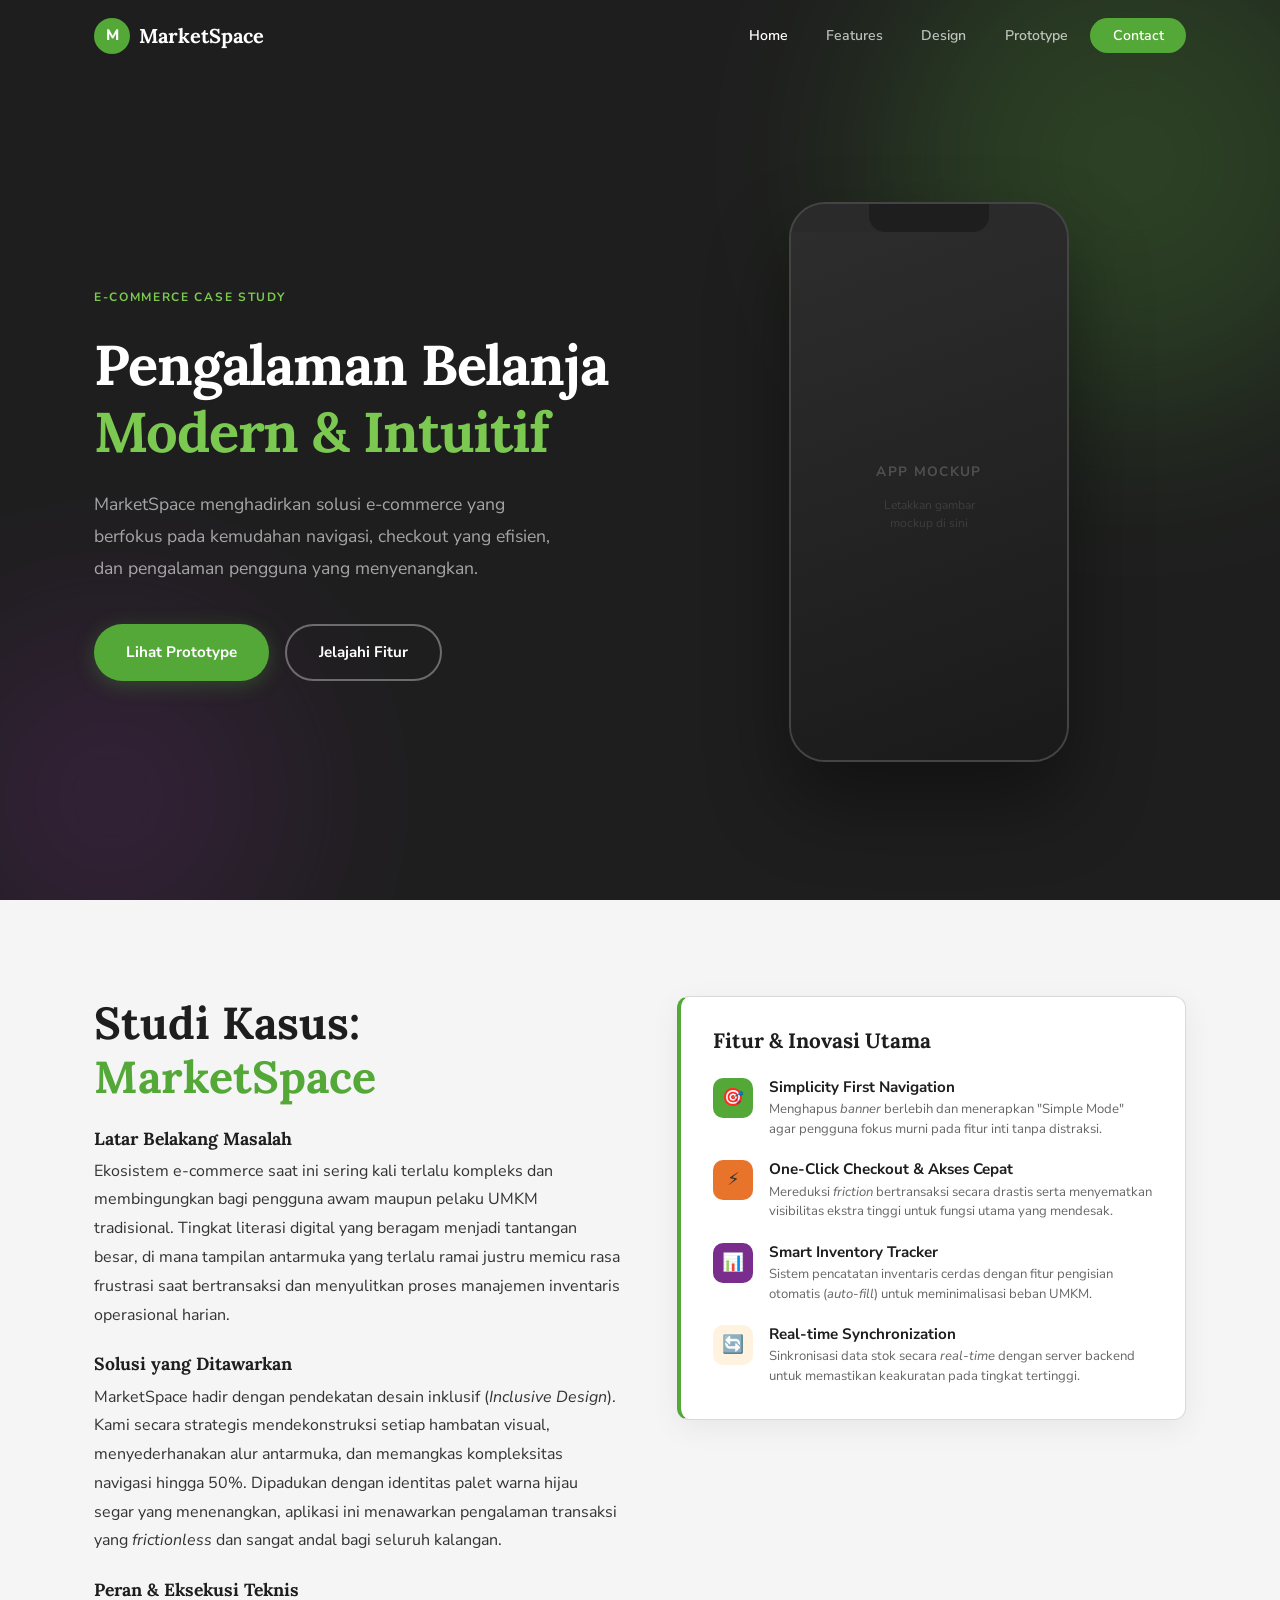
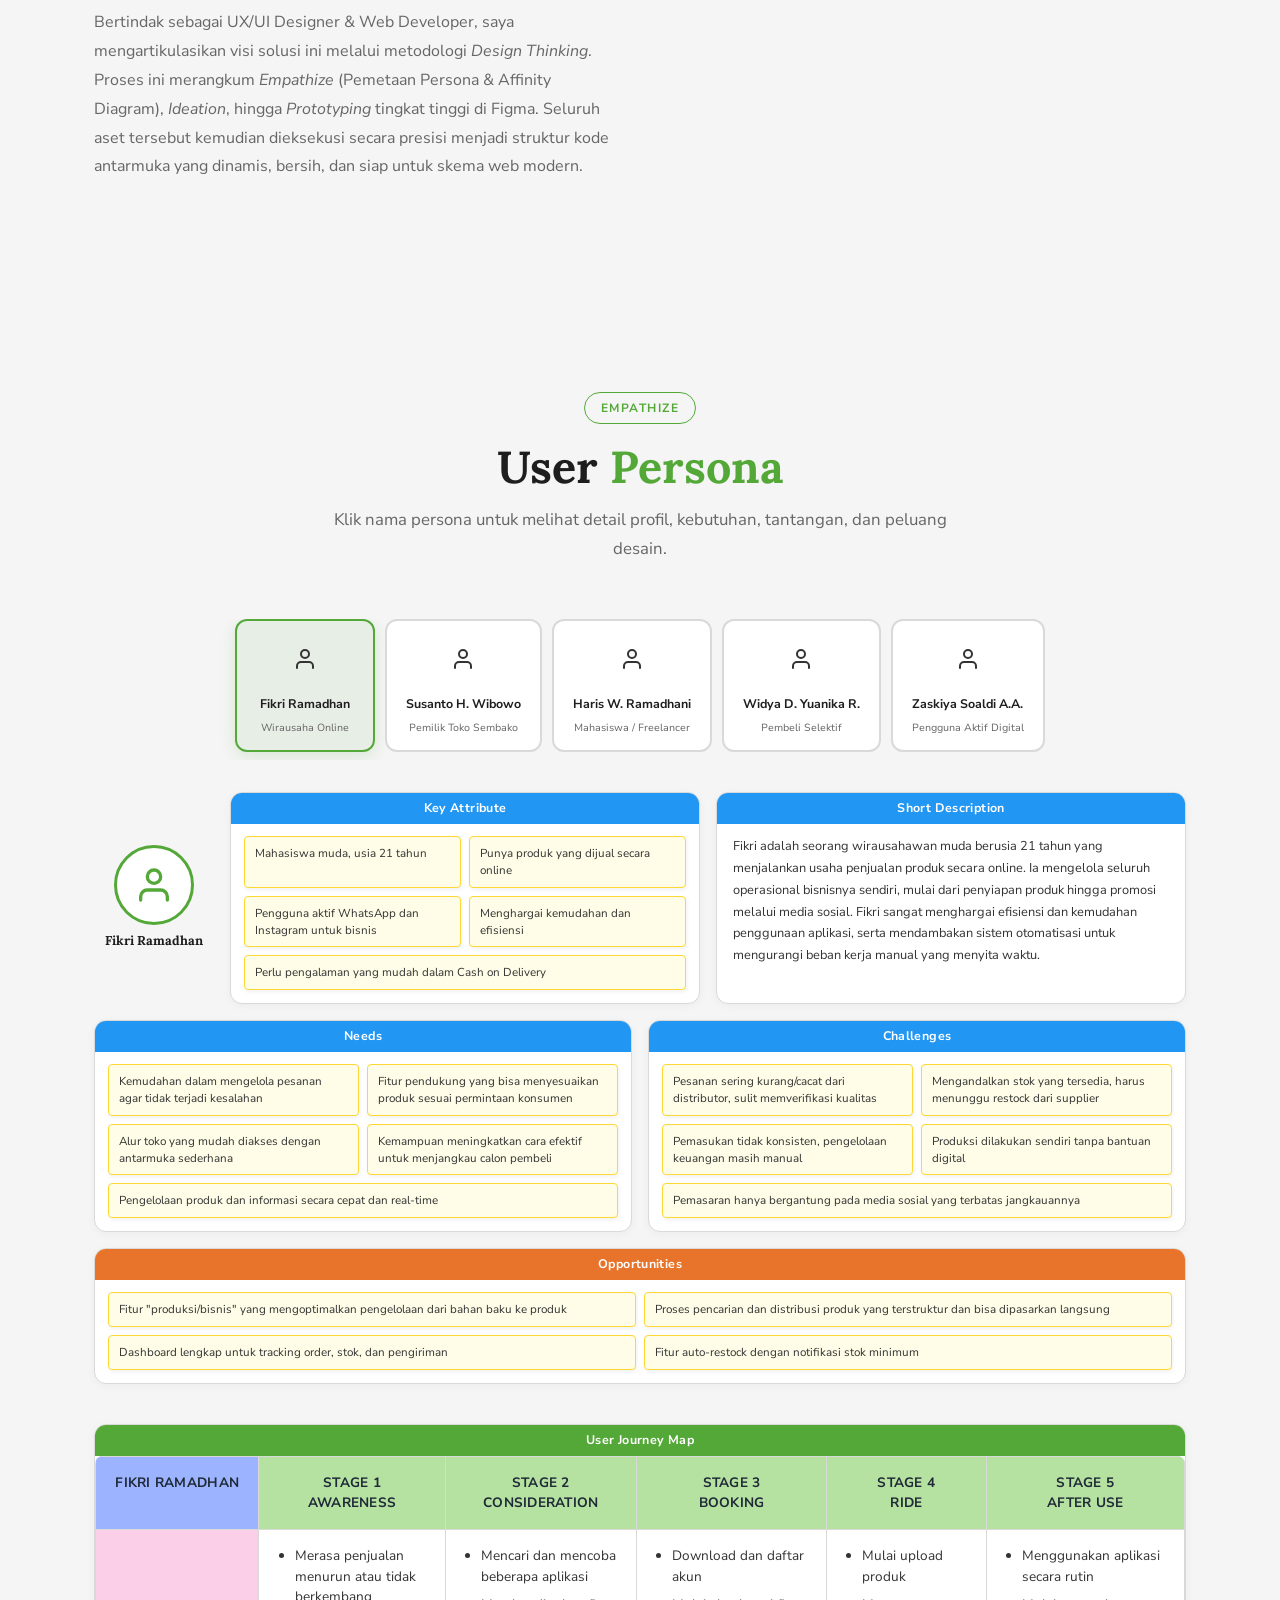
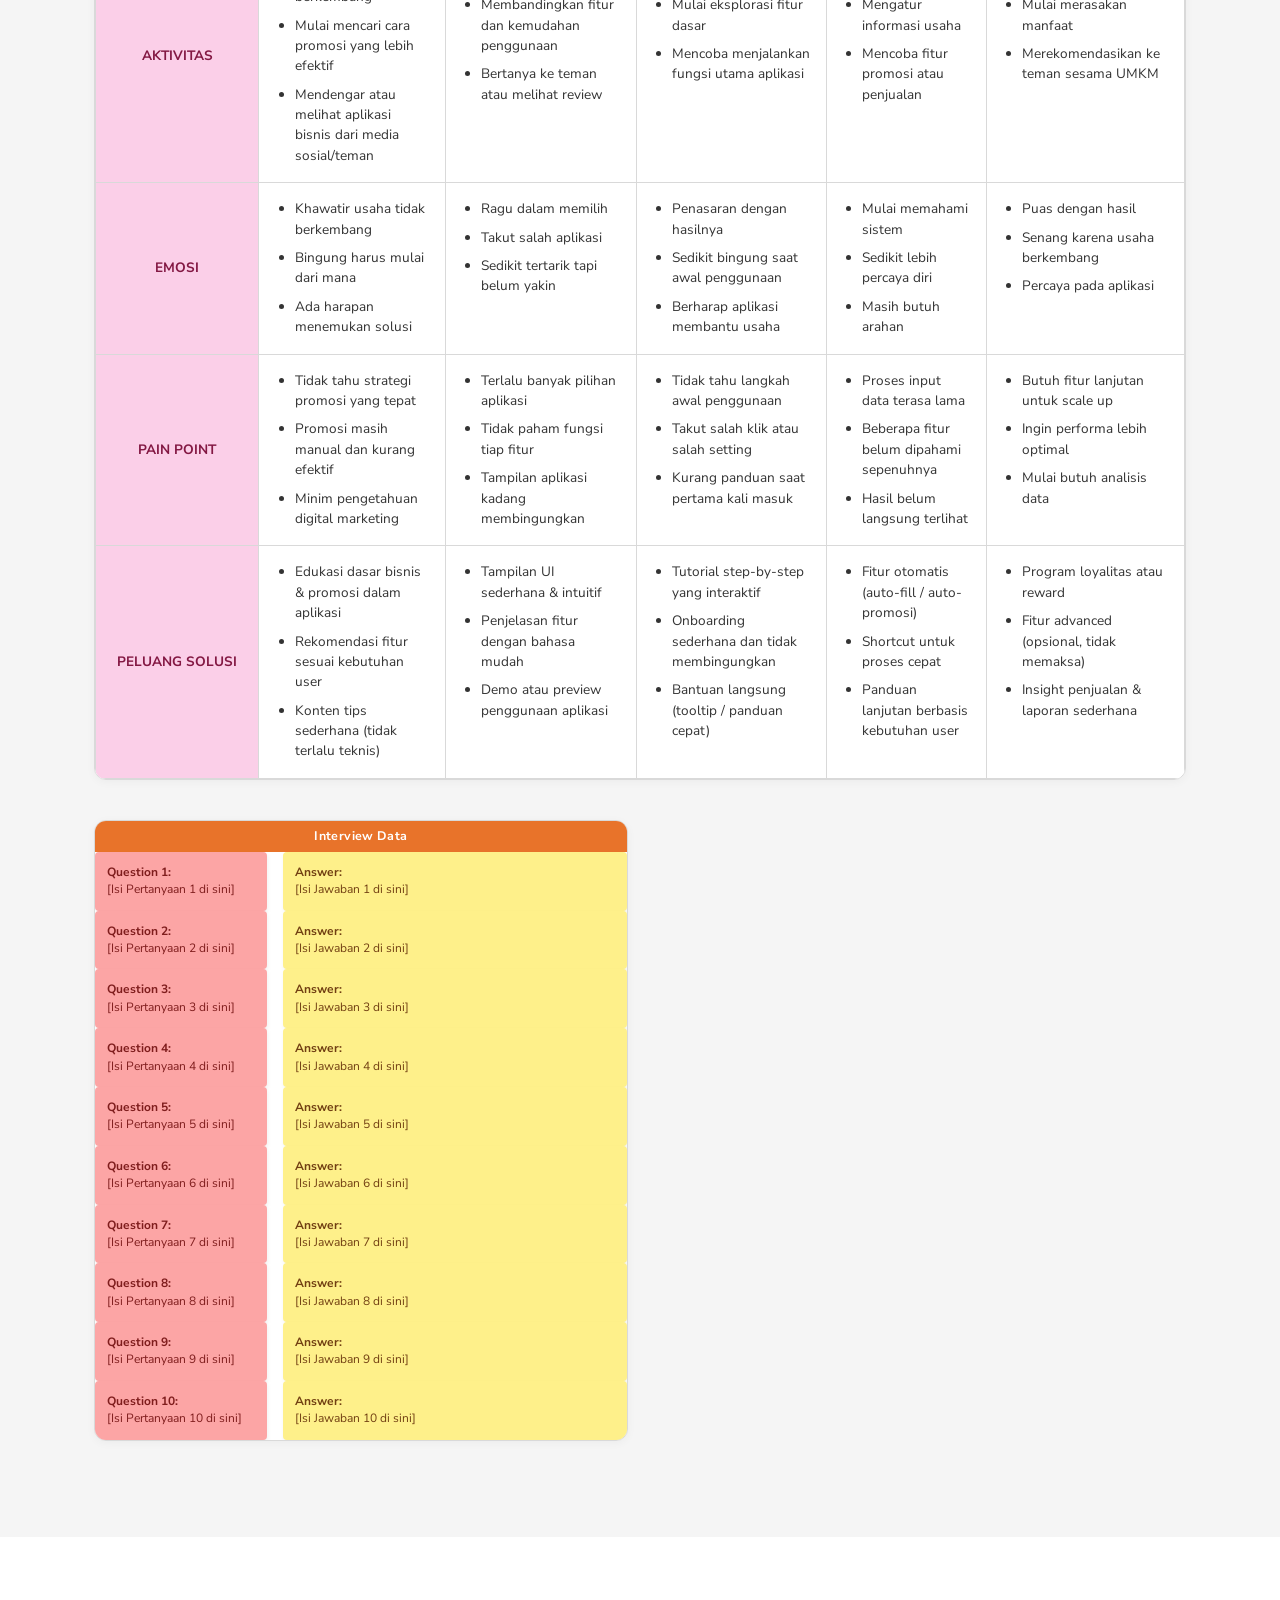
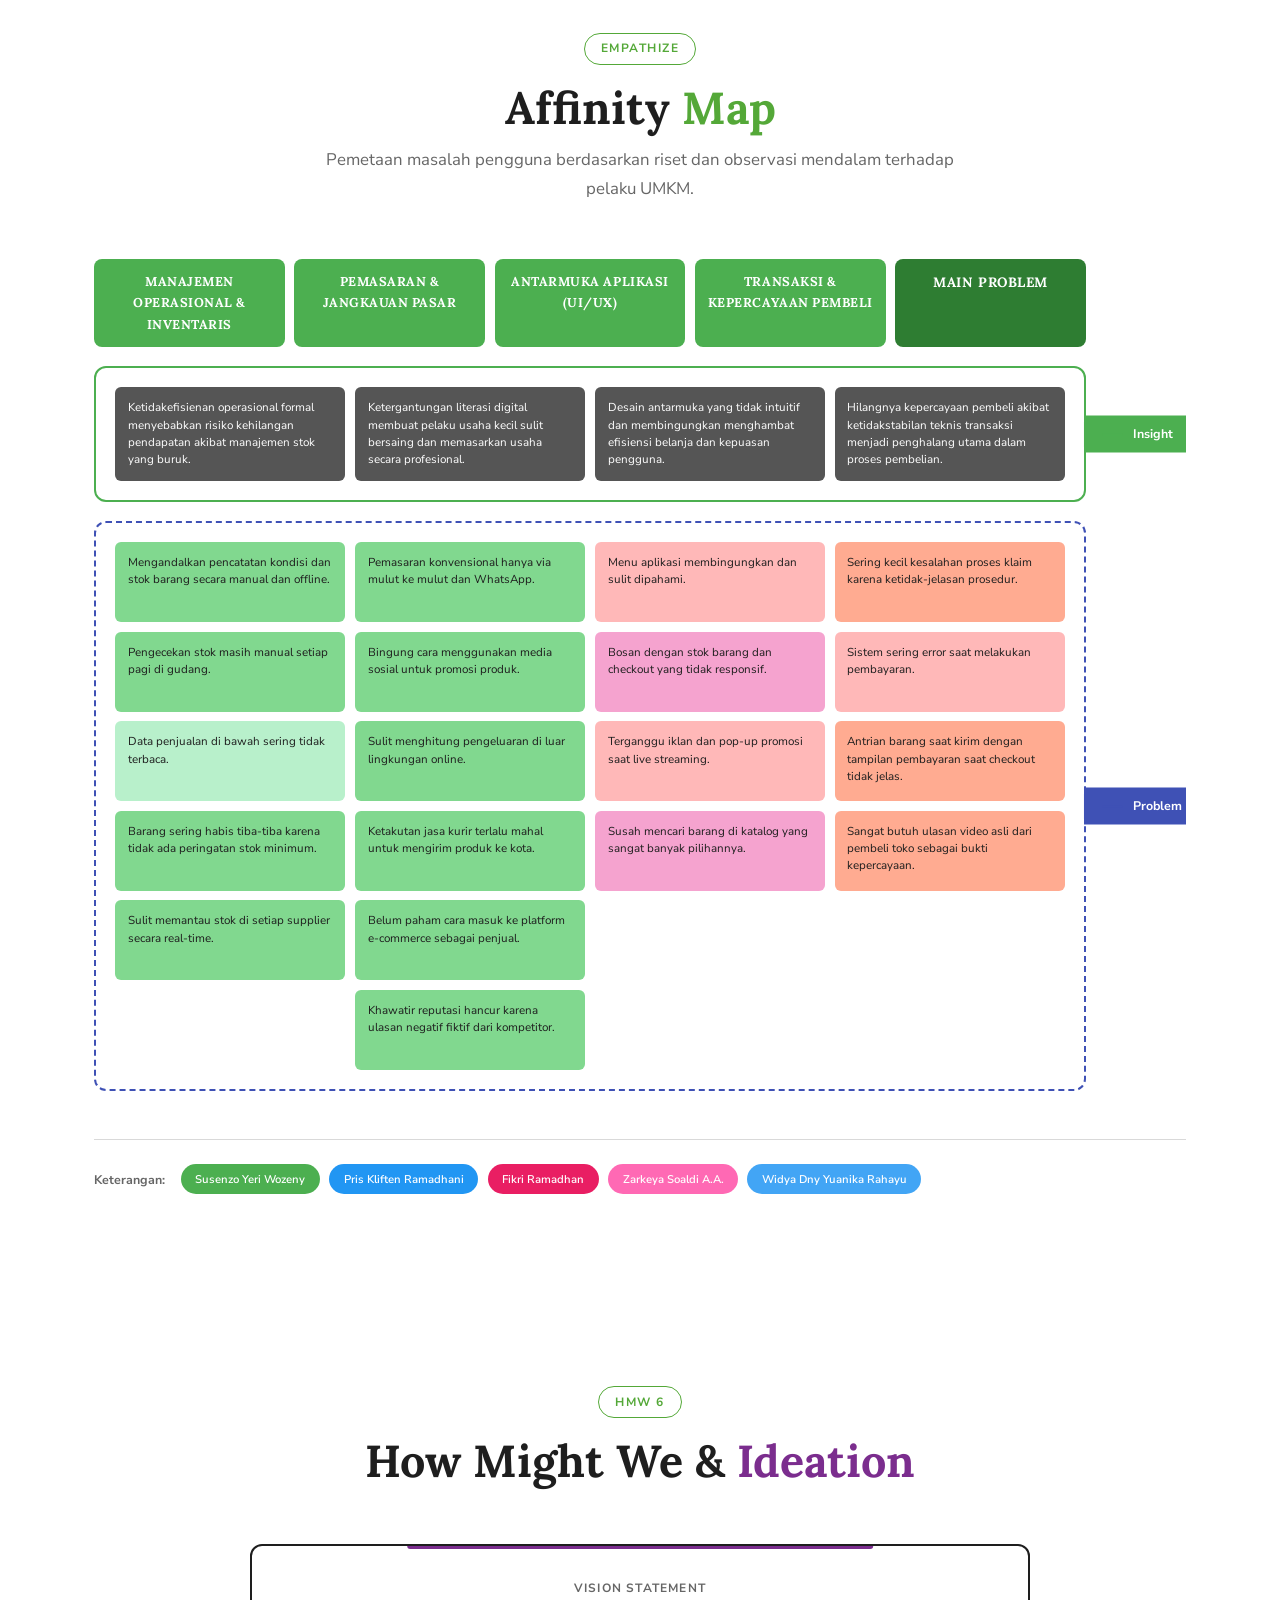
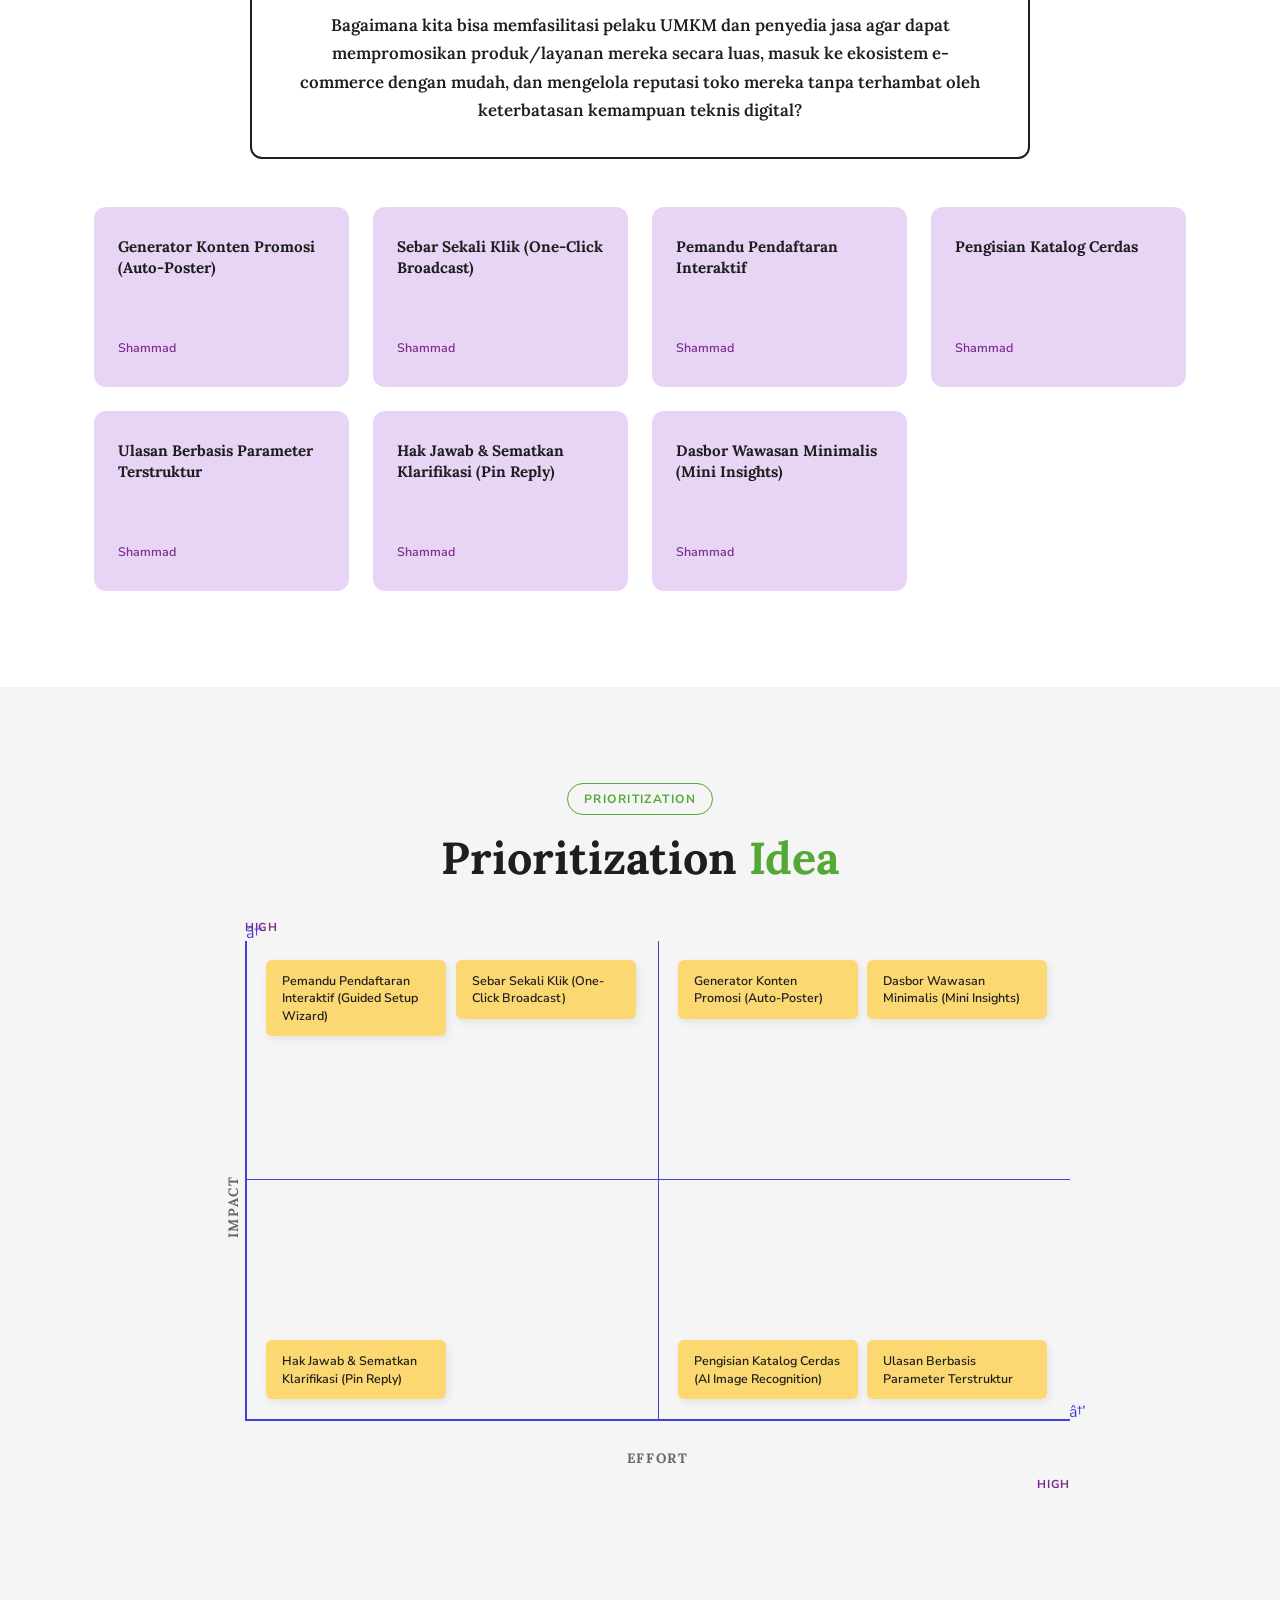
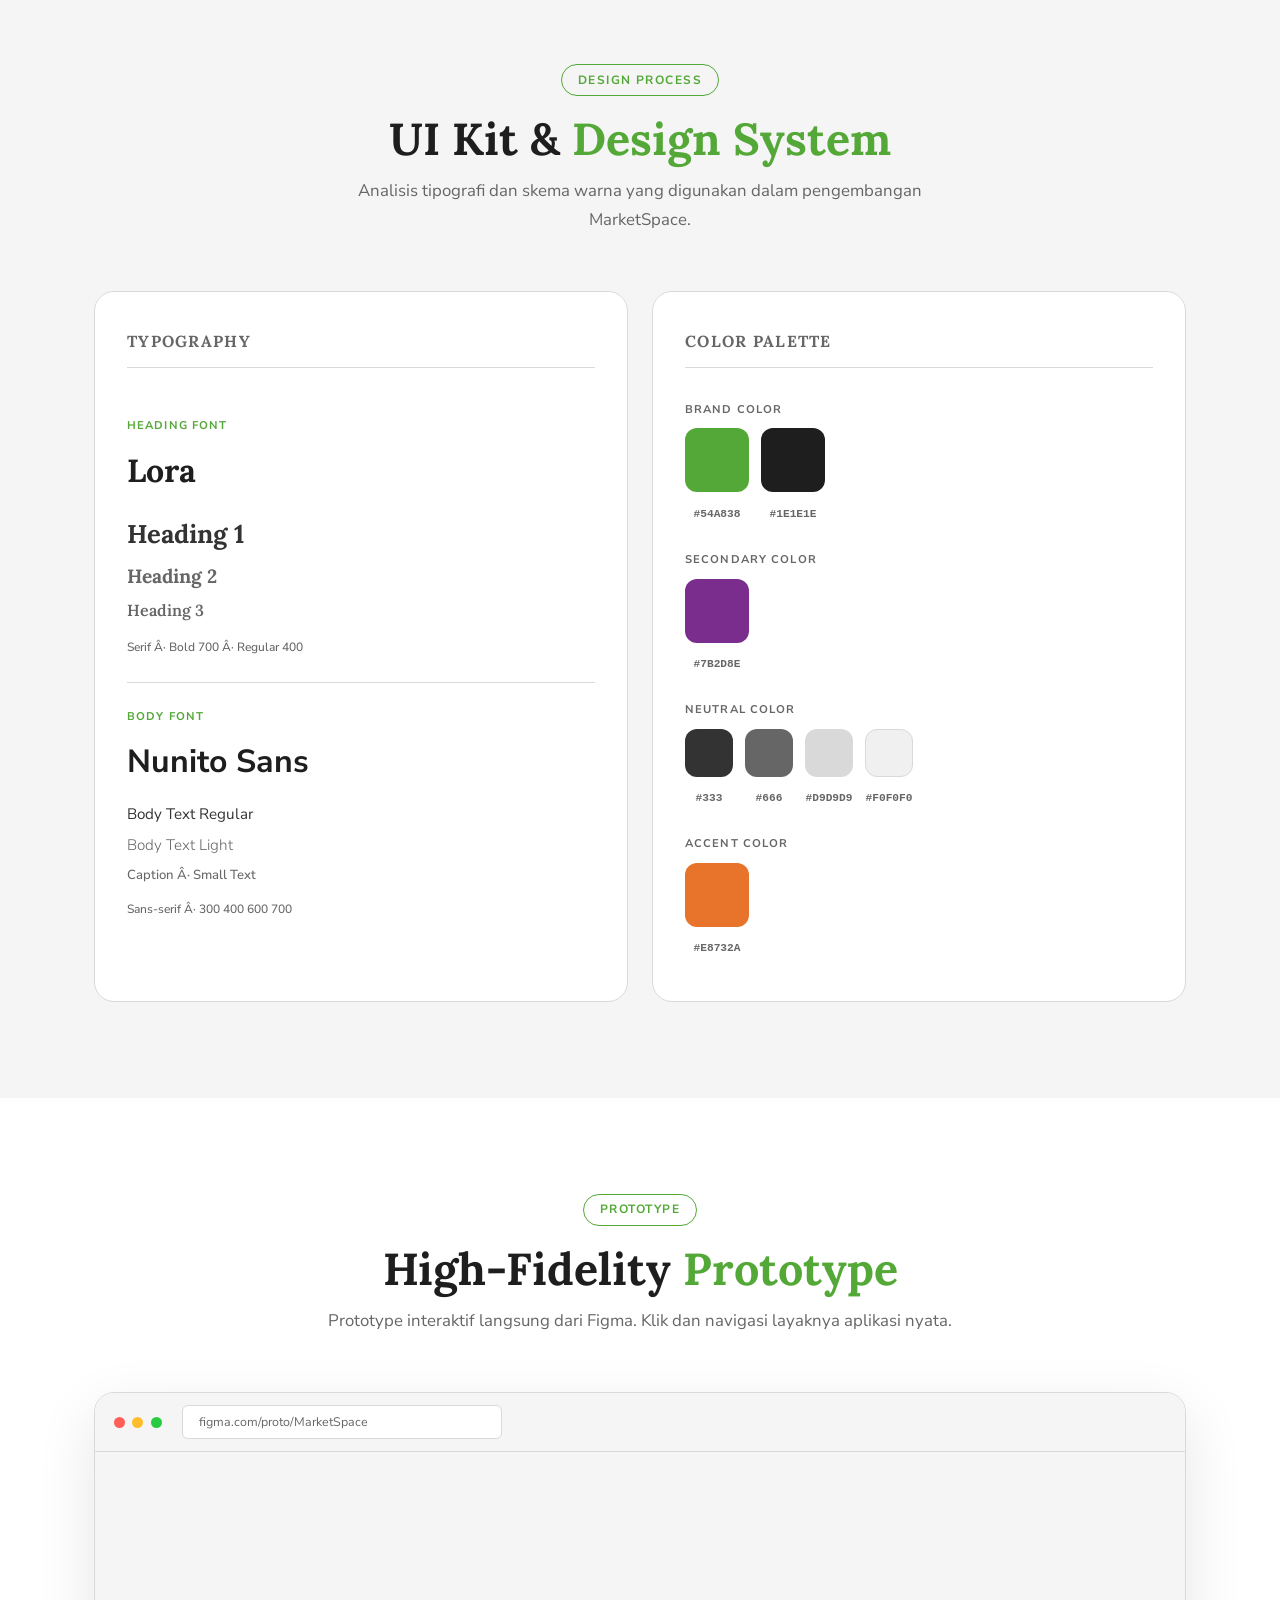
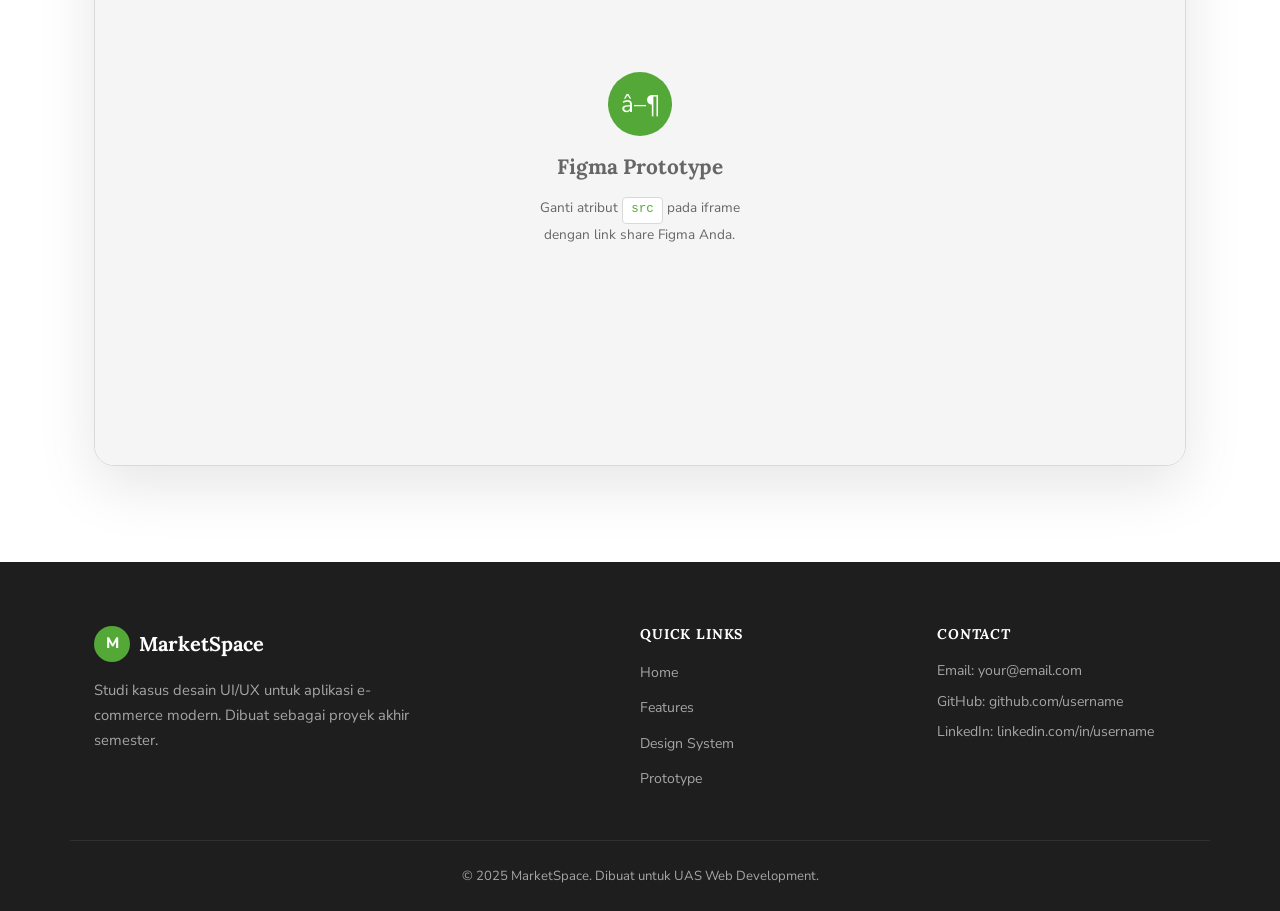
==== index.html @ d2ecac62 "asdfghjk" ====
<!DOCTYPE html>
<html lang="id">
<head>
  <meta charset="UTF-8" />
  <meta name="viewport" content="width=device-width, initial-scale=1.0" />
  <title>MarketSpace â€” Studi Kasus E-Commerce</title>
  <meta name="description" content="Studi kasus desain UI/UX untuk aplikasi e-commerce MarketSpace. Proyek portfolio web development." />

  <!-- Google Fonts: Lora + Nunito Sans -->
  <link rel="preconnect" href="https://fonts.googleapis.com" />
  <link rel="preconnect" href="https://fonts.gstatic.com" crossorigin />
  <link href="https://fonts.googleapis.com/css2?family=Lora:ital,wght@0,400;0,500;0,600;0,700;1,400&family=Nunito+Sans:opsz,wght@6..12,300;6..12,400;6..12,500;6..12,600;6..12,700;6..12,800&display=swap" rel="stylesheet" />

  <link rel="stylesheet" href="css/style.css" />
</head>
<body>

  <!-- ============================== HEADER ============================== -->
  <header class="header" id="header">
    <nav class="nav container">
      <a href="#" class="nav__logo">
        <span class="nav__logo-mark">M</span>
        MarketSpace
      </a>

      <ul class="nav__list" id="nav-menu">
        <li><a href="#hero" class="nav__link active">Home</a></li>
        <li><a href="#features" class="nav__link">Features</a></li>
        <li><a href="#design" class="nav__link">Design</a></li>
        <li><a href="#prototype" class="nav__link">Prototype</a></li>
        <li><a href="#contact" class="nav__link nav__link--cta">Contact</a></li>
      </ul>

      <button class="nav__toggle" id="nav-toggle" aria-label="Toggle menu">
        <span class="hamburger"></span>
      </button>
    </nav>
  </header>

  <main>
    <!-- ============================== HERO ============================== -->
    <section class="hero" id="hero">
      <div class="hero__inner container">
        <div class="hero__content">
          <p class="hero__label">E-Commerce Case Study</p>
          <h1 class="hero__title">
            Pengalaman Belanja<br />
            <span class="hero__title--accent">Modern & Intuitif</span>
          </h1>
          <p class="hero__subtitle">
            MarketSpace menghadirkan solusi e-commerce yang berfokus pada kemudahan navigasi, checkout yang efisien, dan pengalaman pengguna yang menyenangkan.
          </p>
          <div class="hero__actions">
            <a href="#prototype" class="btn btn--primary">Lihat Prototype</a>
            <a href="#features" class="btn btn--outline">Jelajahi Fitur</a>
          </div>
        </div>

        <div class="hero__mockup">
          <div class="hero__phone">
            <div class="hero__phone-notch"></div>
            <div class="hero__phone-screen">
              <p class="hero__phone-label">App Mockup</p>
              <span class="hero__phone-hint">Letakkan gambar<br/>mockup di sini</span>
            </div>
          </div>
        </div>
      </div>

      <!-- decorative -->
      <div class="hero__decor hero__decor--1" aria-hidden="true"></div>
      <div class="hero__decor hero__decor--2" aria-hidden="true"></div>
    </section>

    <!-- ============================== ABOUT / KENAPA MARKETSPACE ============================== -->
    <section class="about" id="features">
      <div class="about__inner container" style="align-items: flex-start;">

        <!-- Left: Explanation -->
        <div class="about__text" style="flex: 1.2;">
          <h2 class="about__title">Studi Kasus: <span class="accent">MarketSpace</span></h2>
          
          <div style="margin-bottom: 1.5rem;">
            <h3 style="font-size: 1.1rem; color: var(--black); margin-bottom: 0.5rem; font-family: var(--font-heading);">Latar Belakang Masalah</h3>
            <p class="about__paragraph">
              Ekosistem e-commerce saat ini sering kali terlalu kompleks dan membingungkan bagi pengguna awam maupun pelaku UMKM tradisional. Tingkat literasi digital yang beragam menjadi tantangan besar, di mana tampilan antarmuka yang terlalu ramai justru memicu rasa frustrasi saat bertransaksi dan menyulitkan proses manajemen inventaris operasional harian.
            </p>
          </div>

          <div style="margin-bottom: 1.5rem;">
            <h3 style="font-size: 1.1rem; color: var(--black); margin-bottom: 0.5rem; font-family: var(--font-heading);">Solusi yang Ditawarkan</h3>
            <p class="about__paragraph">
              MarketSpace hadir dengan pendekatan desain inklusif (<em>Inclusive Design</em>). Kami secara strategis mendekonstruksi setiap hambatan visual, menyederhanakan alur antarmuka, dan memangkas kompleksitas navigasi hingga 50%. Dipadukan dengan identitas palet warna hijau segar yang menenangkan, aplikasi ini menawarkan pengalaman transaksi yang <em>frictionless</em> dan sangat andal bagi seluruh kalangan.
            </p>
          </div>

          <div>
            <h3 style="font-size: 1.1rem; color: var(--black); margin-bottom: 0.5rem; font-family: var(--font-heading);">Peran &amp; Eksekusi Teknis</h3>
            <p class="about__paragraph about__paragraph--muted">
              Bertindak sebagai UX/UI Designer &amp; Web Developer, saya mengartikulasikan visi solusi ini melalui metodologi <em>Design Thinking</em>. Proses ini merangkum <em>Empathize</em> (Pemetaan Persona &amp; Affinity Diagram), <em>Ideation</em>, hingga <em>Prototyping</em> tingkat tinggi di Figma. Seluruh aset tersebut kemudian dieksekusi secara presisi menjadi struktur kode antarmuka yang dinamis, bersih, dan siap untuk skema web modern.
            </p>
          </div>
        </div>

        <!-- Right: Design Goals Card (Fitur & Inovasi) -->
        <div class="about__goals" style="flex: 1; position: sticky; top: 100px;">
          <h3 class="about__goals-title">Fitur &amp; Inovasi Utama</h3>

          <div class="about__goal">
            <div class="about__goal-icon about__goal-icon--green">🎯</div>
            <div>
              <h4 class="about__goal-name">Simplicity First Navigation</h4>
              <p class="about__goal-desc">Menghapus <em>banner</em> berlebih dan menerapkan "Simple Mode" agar pengguna fokus murni pada fitur inti tanpa distraksi.</p>
            </div>
          </div>

          <div class="about__goal">
            <div class="about__goal-icon about__goal-icon--brand">⚡</div>
            <div>
              <h4 class="about__goal-name">One-Click Checkout &amp; Akses Cepat</h4>
              <p class="about__goal-desc">Mereduksi <em>friction</em> bertransaksi secara drastis serta menyematkan visibilitas ekstra tinggi untuk fungsi utama yang mendesak.</p>
            </div>
          </div>

          <div class="about__goal">
            <div class="about__goal-icon about__goal-icon--blue">📊</div>
            <div>
              <h4 class="about__goal-name">Smart Inventory Tracker</h4>
              <p class="about__goal-desc">Sistem pencatatan inventaris cerdas dengan fitur pengisian otomatis (<em>auto-fill</em>) untuk meminimalisasi beban UMKM.</p>
            </div>
          </div>
          
          <div class="about__goal">
            <div class="about__goal-icon" style="background: #FFF3E0; color: #FF9800;">🔄</div>
            <div>
              <h4 class="about__goal-name">Real-time Synchronization</h4>
              <p class="about__goal-desc">Sinkronisasi data stok secara <em>real-time</em> dengan server backend untuk memastikan keakuratan pada tingkat tertinggi.</p>
            </div>
          </div>
        </div>

      </div>
    </section>

    <!-- ============================== USER PERSONA ============================== -->
    <section class="persona" id="persona">
      <div class="container">
        <header class="section-header">
          <p class="section-label">Empathize</p>
          <h2 class="section-title">User <span class="accent">Persona</span></h2>
          <p class="section-desc">Klik nama persona untuk melihat detail profil, kebutuhan, tantangan, dan peluang desain.</p>
        </header>

        <!-- Persona Tabs -->
        <div class="persona__tabs" id="persona-tabs">
          <button class="persona__tab active" data-index="0">
            <span class="persona__avatar"><svg width="24" height="24" viewBox="0 0 24 24" fill="none" stroke="currentColor" stroke-width="2" stroke-linecap="round" stroke-linejoin="round" style="color: var(--text);">
  <path d="M20 21v-2a4 4 0 0 0-4-4H8a4 4 0 0 0-4 4v2"></path>
  <circle cx="12" cy="7" r="4"></circle>
</svg></span>
            <span class="persona__tab-name">Fikri Ramadhan</span>
            <span class="persona__tab-role">Wirausaha Online</span>
          </button>
          <button class="persona__tab" data-index="1">
            <span class="persona__avatar"><svg width="24" height="24" viewBox="0 0 24 24" fill="none" stroke="currentColor" stroke-width="2" stroke-linecap="round" stroke-linejoin="round" style="color: var(--text);">
  <path d="M20 21v-2a4 4 0 0 0-4-4H8a4 4 0 0 0-4 4v2"></path>
  <circle cx="12" cy="7" r="4"></circle>
</svg></span>
            <span class="persona__tab-name">Susanto H. Wibowo</span>
            <span class="persona__tab-role">Pemilik Toko Sembako</span>
          </button>
          <button class="persona__tab" data-index="2">
            <span class="persona__avatar"><svg width="24" height="24" viewBox="0 0 24 24" fill="none" stroke="currentColor" stroke-width="2" stroke-linecap="round" stroke-linejoin="round" style="color: var(--text);">
  <path d="M20 21v-2a4 4 0 0 0-4-4H8a4 4 0 0 0-4 4v2"></path>
  <circle cx="12" cy="7" r="4"></circle>
</svg></span>
            <span class="persona__tab-name">Haris W. Ramadhani</span>
            <span class="persona__tab-role">Mahasiswa / Freelancer</span>
          </button>
          <button class="persona__tab" data-index="3">
            <span class="persona__avatar"><svg width="24" height="24" viewBox="0 0 24 24" fill="none" stroke="currentColor" stroke-width="2" stroke-linecap="round" stroke-linejoin="round" style="color: var(--text);">
  <path d="M20 21v-2a4 4 0 0 0-4-4H8a4 4 0 0 0-4 4v2"></path>
  <circle cx="12" cy="7" r="4"></circle>
</svg></span>
            <span class="persona__tab-name">Widya D. Yuanika R.</span>
            <span class="persona__tab-role">Pembeli Selektif</span>
          </button>
          <button class="persona__tab" data-index="4">
            <span class="persona__avatar"><svg width="24" height="24" viewBox="0 0 24 24" fill="none" stroke="currentColor" stroke-width="2" stroke-linecap="round" stroke-linejoin="round" style="color: var(--text);">
  <path d="M20 21v-2a4 4 0 0 0-4-4H8a4 4 0 0 0-4 4v2"></path>
  <circle cx="12" cy="7" r="4"></circle>
</svg></span>
            <span class="persona__tab-name">Zaskiya Soaldi A.A.</span>
            <span class="persona__tab-role">Pengguna Aktif Digital</span>
          </button>
        </div>

        <!-- â•â•â• Panel 1: Fikri Ramadhan â•â•â• -->
                <!-- Panel 1: Fikri Ramadhan -->
        <div class="persona__panel active" data-panel="0">
          <div class="persona__grid">
            <div class="persona__top">
              <div class="persona__profile-col">
                <div class="persona__photo-wrap"><svg width="40" height="40" viewBox="0 0 24 24" fill="none" stroke="currentColor" stroke-width="2" stroke-linecap="round" stroke-linejoin="round" style="color: var(--brand);">
  <path d="M20 21v-2a4 4 0 0 0-4-4H8a4 4 0 0 0-4 4v2"></path>
  <circle cx="12" cy="7" r="4"></circle>
</svg></div>
                <h3 class="persona__name">Fikri Ramadhan</h3>
              </div>
              <div class="persona__section-box">
                <h4 class="persona__section-title persona__section-title--blue">Key Attribute</h4>
                <div class="persona__stickies">
                  <div class="persona__sticky">Mahasiswa muda, usia 21 tahun</div>
                  <div class="persona__sticky">Punya produk yang dijual secara online</div>
                  <div class="persona__sticky">Pengguna aktif WhatsApp dan Instagram untuk bisnis</div>
                  <div class="persona__sticky">Menghargai kemudahan dan efisiensi</div>
                  <div class="persona__sticky">Perlu pengalaman yang mudah dalam Cash on Delivery</div>
                </div>
              </div>
              <div class="persona__section-box">
                <h4 class="persona__section-title persona__section-title--blue">Short Description</h4>
                <p class="persona__desc-text">Fikri adalah seorang wirausahawan muda berusia 21 tahun yang menjalankan usaha penjualan produk secara online. Ia mengelola seluruh operasional bisnisnya sendiri, mulai dari penyiapan produk hingga promosi melalui media sosial. Fikri sangat menghargai efisiensi dan kemudahan penggunaan aplikasi, serta mendambakan sistem otomatisasi untuk mengurangi beban kerja manual yang menyita waktu.</p>
              </div>
            </div>
            <!-- Middle Row -->
            <div class="persona__mid">
              <div class="persona__section-box">
                <h4 class="persona__section-title persona__section-title--blue">Needs</h4>
                <div class="persona__stickies">
                  <div class="persona__sticky">Kemudahan dalam mengelola pesanan agar tidak terjadi kesalahan</div>
                  <div class="persona__sticky">Fitur pendukung yang bisa menyesuaikan produk sesuai permintaan konsumen</div>
                  <div class="persona__sticky">Alur toko yang mudah diakses dengan antarmuka sederhana</div>
                  <div class="persona__sticky">Kemampuan meningkatkan cara efektif untuk menjangkau calon pembeli</div>
                  <div class="persona__sticky">Pengelolaan produk dan informasi secara cepat dan real-time</div>
                </div>
              </div>
              <div class="persona__section-box">
                <h4 class="persona__section-title persona__section-title--blue">Challenges</h4>
                <div class="persona__stickies">
                  <div class="persona__sticky">Pesanan sering kurang/cacat dari distributor, sulit memverifikasi kualitas</div>
                  <div class="persona__sticky">Mengandalkan stok yang tersedia, harus menunggu restock dari supplier</div>
                  <div class="persona__sticky">Pemasukan tidak konsisten, pengelolaan keuangan masih manual</div>
                  <div class="persona__sticky">Produksi dilakukan sendiri tanpa bantuan digital</div>
                  <div class="persona__sticky">Pemasaran hanya bergantung pada media sosial yang terbatas jangkauannya</div>
                </div>
              </div>
            </div>
            <!-- Bottom Row -->
            <div class="persona__bottom">
              <div class="persona__section-box">
                <h4 class="persona__section-title persona__section-title--orange">Opportunities</h4>
                <div class="persona__stickies">
                  <div class="persona__sticky">Fitur "produksi/bisnis" yang mengoptimalkan pengelolaan dari bahan baku ke produk</div>
                  <div class="persona__sticky">Proses pencarian dan distribusi produk yang terstruktur dan bisa dipasarkan langsung</div>
                  <div class="persona__sticky">Dashboard lengkap untuk tracking order, stok, dan pengiriman</div>
                  <div class="persona__sticky">Fitur auto-restock dengan notifikasi stok minimum</div>
                </div>
              </div>
            </div>

            <!-- User Journey Map -->
            <div class="persona__journey-row">
              <div class="persona__section-box">
                <h4 class="persona__section-title persona__section-title--green">User Journey Map</h4>
                <div class="persona__journey-table-wrapper">
                  <table class="persona__journey-table">
                    <thead>
                      <tr>
                        <th>FIKRI RAMADHAN</th>
                        <th>STAGE 1<br>AWARENESS</th>
                        <th>STAGE 2<br>CONSIDERATION</th>
                        <th>STAGE 3<br>BOOKING</th>
                        <th>STAGE 4<br>RIDE</th>
                        <th>STAGE 5<br>AFTER USE</th>
                      </tr>
                    </thead>
                    <tbody>
                      <tr>
                        <td>AKTIVITAS</td>
                        <td><ul><li>Merasa penjualan menurun atau tidak berkembang</li><li>Mulai mencari cara promosi yang lebih efektif</li><li>Mendengar atau melihat aplikasi bisnis dari media sosial/teman</li></ul></td>
                        <td><ul><li>Mencari dan mencoba beberapa aplikasi</li><li>Membandingkan fitur dan kemudahan penggunaan</li><li>Bertanya ke teman atau melihat review</li></ul></td>
                        <td><ul><li>Download dan daftar akun</li><li>Mulai eksplorasi fitur dasar</li><li>Mencoba menjalankan fungsi utama aplikasi</li></ul></td>
                        <td><ul><li>Mulai upload produk</li><li>Mengatur informasi usaha</li><li>Mencoba fitur promosi atau penjualan</li></ul></td>
                        <td><ul><li>Menggunakan aplikasi secara rutin</li><li>Mulai merasakan manfaat</li><li>Merekomendasikan ke teman sesama UMKM</li></ul></td>
                      </tr>
                      <tr>
                        <td>EMOSI</td>
                        <td><ul><li>Khawatir usaha tidak berkembang</li><li>Bingung harus mulai dari mana</li><li>Ada harapan menemukan solusi</li></ul></td>
                        <td><ul><li>Ragu dalam memilih</li><li>Takut salah aplikasi</li><li>Sedikit tertarik tapi belum yakin</li></ul></td>
                        <td><ul><li>Penasaran dengan hasilnya</li><li>Sedikit bingung saat awal penggunaan</li><li>Berharap aplikasi membantu usaha</li></ul></td>
                        <td><ul><li>Mulai memahami sistem</li><li>Sedikit lebih percaya diri</li><li>Masih butuh arahan</li></ul></td>
                        <td><ul><li>Puas dengan hasil</li><li>Senang karena usaha berkembang</li><li>Percaya pada aplikasi</li></ul></td>
                      </tr>
                      <tr>
                        <td>PAIN POINT</td>
                        <td><ul><li>Tidak tahu strategi promosi yang tepat</li><li>Promosi masih manual dan kurang efektif</li><li>Minim pengetahuan digital marketing</li></ul></td>
                        <td><ul><li>Terlalu banyak pilihan aplikasi</li><li>Tidak paham fungsi tiap fitur</li><li>Tampilan aplikasi kadang membingungkan</li></ul></td>
                        <td><ul><li>Tidak tahu langkah awal penggunaan</li><li>Takut salah klik atau salah setting</li><li>Kurang panduan saat pertama kali masuk</li></ul></td>
                        <td><ul><li>Proses input data terasa lama</li><li>Beberapa fitur belum dipahami sepenuhnya</li><li>Hasil belum langsung terlihat</li></ul></td>
                        <td><ul><li>Butuh fitur lanjutan untuk scale up</li><li>Ingin performa lebih optimal</li><li>Mulai butuh analisis data</li></ul></td>
                      </tr>
                      <tr>
                        <td>PELUANG SOLUSI</td>
                        <td><ul><li>Edukasi dasar bisnis & promosi dalam aplikasi</li><li>Rekomendasi fitur sesuai kebutuhan user</li><li>Konten tips sederhana (tidak terlalu teknis)</li></ul></td>
                        <td><ul><li>Tampilan UI sederhana & intuitif</li><li>Penjelasan fitur dengan bahasa mudah</li><li>Demo atau preview penggunaan aplikasi</li></ul></td>
                        <td><ul><li>Tutorial step-by-step yang interaktif</li><li>Onboarding sederhana dan tidak membingungkan</li><li>Bantuan langsung (tooltip / panduan cepat)</li></ul></td>
                        <td><ul><li>Fitur otomatis (auto-fill / auto-promosi)</li><li>Shortcut untuk proses cepat</li><li>Panduan lanjutan berbasis kebutuhan user</li></ul></td>
                        <td><ul><li>Program loyalitas atau reward</li><li>Fitur advanced (opsional, tidak memaksa)</li><li>Insight penjualan & laporan sederhana</li></ul></td>
                      </tr>
                    </tbody>
                  </table>
                </div>
              </div>
            </div>

            <!-- Interview Data -->
            <div class="persona__interview-row">
              <div class="persona__section-box">
                <h4 class="persona__section-title persona__section-title--orange">Interview Data</h4>
                <div class="persona__interview-grid">
                  <div class="interview__qa-item">
                    <div class="interview__sticky--red">
                      <strong>Question 1:</strong><br>
                      [Isi Pertanyaan 1 di sini]
                    </div>
                    <div class="interview__sticky--yellow">
                      <strong>Answer:</strong><br>
                      [Isi Jawaban 1 di sini]
                    </div>
                  </div>
                  <div class="interview__qa-item">
                    <div class="interview__sticky--red">
                      <strong>Question 2:</strong><br>
                      [Isi Pertanyaan 2 di sini]
                    </div>
                    <div class="interview__sticky--yellow">
                      <strong>Answer:</strong><br>
                      [Isi Jawaban 2 di sini]
                    </div>
                  </div>
                  <div class="interview__qa-item">
                    <div class="interview__sticky--red">
                      <strong>Question 3:</strong><br>
                      [Isi Pertanyaan 3 di sini]
                    </div>
                    <div class="interview__sticky--yellow">
                      <strong>Answer:</strong><br>
                      [Isi Jawaban 3 di sini]
                    </div>
                  </div>
                  <div class="interview__qa-item">
                    <div class="interview__sticky--red">
                      <strong>Question 4:</strong><br>
                      [Isi Pertanyaan 4 di sini]
                    </div>
                    <div class="interview__sticky--yellow">
                      <strong>Answer:</strong><br>
                      [Isi Jawaban 4 di sini]
                    </div>
                  </div>
                  <div class="interview__qa-item">
                    <div class="interview__sticky--red">
                      <strong>Question 5:</strong><br>
                      [Isi Pertanyaan 5 di sini]
                    </div>
                    <div class="interview__sticky--yellow">
                      <strong>Answer:</strong><br>
                      [Isi Jawaban 5 di sini]
                    </div>
                  </div>
                  <div class="interview__qa-item">
                    <div class="interview__sticky--red">
                      <strong>Question 6:</strong><br>
                      [Isi Pertanyaan 6 di sini]
                    </div>
                    <div class="interview__sticky--yellow">
                      <strong>Answer:</strong><br>
                      [Isi Jawaban 6 di sini]
                    </div>
                  </div>
                  <div class="interview__qa-item">
                    <div class="interview__sticky--red">
                      <strong>Question 7:</strong><br>
                      [Isi Pertanyaan 7 di sini]
                    </div>
                    <div class="interview__sticky--yellow">
                      <strong>Answer:</strong><br>
                      [Isi Jawaban 7 di sini]
                    </div>
                  </div>
                  <div class="interview__qa-item">
                    <div class="interview__sticky--red">
                      <strong>Question 8:</strong><br>
                      [Isi Pertanyaan 8 di sini]
                    </div>
                    <div class="interview__sticky--yellow">
                      <strong>Answer:</strong><br>
                      [Isi Jawaban 8 di sini]
                    </div>
                  </div>
                  <div class="interview__qa-item">
                    <div class="interview__sticky--red">
                      <strong>Question 9:</strong><br>
                      [Isi Pertanyaan 9 di sini]
                    </div>
                    <div class="interview__sticky--yellow">
                      <strong>Answer:</strong><br>
                      [Isi Jawaban 9 di sini]
                    </div>
                  </div>
                  <div class="interview__qa-item">
                    <div class="interview__sticky--red">
                      <strong>Question 10:</strong><br>
                      [Isi Pertanyaan 10 di sini]
                    </div>
                    <div class="interview__sticky--yellow">
                      <strong>Answer:</strong><br>
                      [Isi Jawaban 10 di sini]
                    </div>
                  </div>
                </div>
              </div>
            </div>
          </div>
        </div>

        <!-- Panel 2: Susanto Hari Wibowo -->
        <div class="persona__panel" data-panel="1">
          <div class="persona__grid">
            <div class="persona__top">
              <div class="persona__profile-col">
                <div class="persona__photo-wrap"><svg width="40" height="40" viewBox="0 0 24 24" fill="none" stroke="currentColor" stroke-width="2" stroke-linecap="round" stroke-linejoin="round" style="color: var(--brand);">
  <path d="M20 21v-2a4 4 0 0 0-4-4H8a4 4 0 0 0-4 4v2"></path>
  <circle cx="12" cy="7" r="4"></circle>
</svg></div>
                <h3 class="persona__name">Susanto Hari Wibowo</h3>
              </div>
              <div class="persona__section-box">
                <h4 class="persona__section-title persona__section-title--blue">Key Attribute</h4>
                <div class="persona__stickies">
                  <div class="persona__sticky">Pria wiraswasta berusia 44 tahun</div>
                  <div class="persona__sticky">Mengandalkan pembukuan sederhana berbasis catatan manual</div>
                  <div class="persona__sticky">Memiliki kebiasaan pengecekan stok secara manual setiap hari</div>
                </div>
              </div>
              <div class="persona__section-box">
                <h4 class="persona__section-title persona__section-title--blue">Short Description</h4>
                <p class="persona__desc-text">Susanto Hari Wibowo adalah seorang wiraswasta berusia 44 tahun yang mengelola toko sembako dan plastik. Kesehariannya dihabiskan dengan mengecek stok barang dari gudang ke display serta melayani pembeli eceran dan pedagang makanan. Fokus utamanya adalah memastikan ketersediaan barang agar tidak mengecewakan pelanggan, namun ia masih menghadapi kendala dalam pengukuran stok yang akurat dan pemanfaatan teknologi untuk promosi.</p>
              </div>
            </div>
            <div class="persona__mid">
              <div class="persona__section-box">
                <h4 class="persona__section-title persona__section-title--blue">Needs</h4>
                <div class="persona__stickies">
                  <div class="persona__sticky">Fitur validasi/chat penjual dan pembeli agar lebih mudah bertransaksi</div>
                  <div class="persona__sticky">Aplikasi yang membantu menghindari kekeliruan jumlah stok barang</div>
                  <div class="persona__sticky">Penyediaan tempat mengelompokkan penjualan berdasarkan kategori</div>
                  <div class="persona__sticky">Penyederhanaan fitur yang membantu penjual dan pelanggan</div>
                  <div class="persona__sticky">Kemudahan menampilkan produk dan sistem promo sederhana</div>
                </div>
              </div>
              <div class="persona__section-box">
                <h4 class="persona__section-title persona__section-title--blue">Challenges</h4>
                <div class="persona__stickies">
                  <div class="persona__sticky">Sulit mengetahui kapan harus restock, butuh manajemen stok otomatis</div>
                  <div class="persona__sticky">Belum menerapkan teknologi digital dalam operasional toko</div>
                  <div class="persona__sticky">Pengecekan barang masih manual karena belum ada karyawan</div>
                  <div class="persona__sticky">Barang sering rusak saat pengiriman dari gudang ke display</div>
                </div>
              </div>
            </div>
            <div class="persona__bottom">
              <div class="persona__section-box">
                <h4 class="persona__section-title persona__section-title--orange">Opportunities</h4>
                <div class="persona__stickies">
                  <div class="persona__sticky">Fitur pencarian stok yang detail untuk pengelolaan gudang</div>
                  <div class="persona__sticky">Fitur analisis penjualan dan keuntungan otomatis</div>
                  <div class="persona__sticky">Kemudahan penggunaan aplikasi yang ramah untuk pengguna non-tech</div>
                  <div class="persona__sticky">Fitur auto-restock dan pemberitahuan stok minimum otomatis</div>
                </div>
              </div>
            </div>

            <!-- User Journey Map -->
            <div class="persona__journey-row">
              <div class="persona__section-box">
                <h4 class="persona__section-title persona__section-title--green">User Journey Map</h4>
                <div class="persona__journey-table-wrapper">
                  <table class="persona__journey-table">
                    <thead>
                      <tr>
                        <th>SUSANTO HARI WIBOWO</th>
                        <th>STAGE 1<br>AWARENESS</th>
                        <th>STAGE 2<br>CONSIDERATION</th>
                        <th>STAGE 3<br>BOOKING</th>
                        <th>STAGE 4<br>RIDE</th>
                        <th>STAGE 5<br>AFTER USE</th>
                      </tr>
                    </thead>
                    <tbody>
                      <tr>
                        <td>AKTIVITAS</td>
                        <td><ul><li>Mengecek stok fisik di gudang.</li><li>Menyadari stok plastik/sembako tertentu mulai habis.</li></ul></td>
                        <td><ul><li>Membuka Facebook untuk mencari supplier baru.</li><li>Melihat foto-foto produk yang diposting.</li></ul></td>
                        <td><ul><li>Menghubungi supplier melalui inbox FB atau telepon.</li><li>Melakukan kesepakatan harga dan jumlah pesanan.</li></ul></td>
                        <td><ul><li>Menunggu barang datang ke toko.</li><li>Menerima paket dari kurir/supplier.</li></ul></td>
                        <td><ul><li>Mengecek kualitas fisik barang (ketebalan plastik).</li><li>Menata barang baru ke rak display.</li></ul></td>
                      </tr>
                      <tr>
                        <td>EMOSI</td>
                        <td><ul><li>Waspada (takut stok kosong saat pelanggan datang).</li></ul></td>
                        <td><ul><li>Berharap (ingin menemukan harga dan kualitas terbaik).</li></ul></td>
                        <td><ul><li>Ragu (takut tertipu atau kualitas tidak sesuai foto).</li></ul></td>
                        <td><ul><li>Tidak Sabar (menunggu kepastian waktu sampai).</li></ul></td>
                        <td><ul><li>Kecewa/Marah (jika kualitas plastik tipis/gampang robek).</li></ul></td>
                      </tr>
                      <tr>
                        <td>PAIN POINT</td>
                        <td><ul><li>Stok tidak terukur secara akurat karena manual.</li><li>Tumpukan barang di gudang menghalangi pandangan.</li></ul></td>
                        <td><ul><li>Banyak penipuan di platform Facebook.</li><li>Representasi foto seringkali tidak jujur.</li></ul></td>
                        <td><ul><li>Proses pemesanan manual lewat chat/telp sangat melelahkan.</li><li>Data pesanan sering hilang di chat.</li></ul></td>
                        <td><ul><li>Tidak ada kepastian waktu kapan barang sampai.</li></ul></td>
                        <td><ul><li>Kualitas barang yang datang seringkali jauh di bawah standar.</li></ul></td>
                      </tr>
                      <tr>
                        <td>PELUANG SOLUSI</td>
                        <td><ul><li>Aplikasi pencatatan stok otomatis.</li></ul></td>
                        <td><ul><li>Sistem rating dan ulasan supplier yang asli.</li></ul></td>
                        <td><ul><li>Fitur "One-Click Ordering" tanpa harus chat panjang lebar.</li><li>Pencatatan riwayat transaksi yang rapi.</li></ul></td>
                        <td><ul><li>Fitur pelacakan pengiriman secara real-time.</li></ul></td>
                        <td><ul><li>Jaminan kualitas atau fitur komplain jika barang rusak/jelek.</li></ul></td>
                      </tr>
                    </tbody>
                  </table>
                </div>
              </div>
            </div>

            <!-- Interview Data -->
            <div class="persona__interview-row">
              <div class="persona__section-box">
                <h4 class="persona__section-title persona__section-title--orange">Interview Data</h4>
                <div class="persona__interview-grid">
                  <div class="interview__qa-item">
                    <div class="interview__sticky--red">
                      <strong>Question 1:</strong><br>
                      [Isi Pertanyaan 1 di sini]
                    </div>
                    <div class="interview__sticky--yellow">
                      <strong>Answer:</strong><br>
                      [Isi Jawaban 1 di sini]
                    </div>
                  </div>
                  <div class="interview__qa-item">
                    <div class="interview__sticky--red">
                      <strong>Question 2:</strong><br>
                      [Isi Pertanyaan 2 di sini]
                    </div>
                    <div class="interview__sticky--yellow">
                      <strong>Answer:</strong><br>
                      [Isi Jawaban 2 di sini]
                    </div>
                  </div>
                  <div class="interview__qa-item">
                    <div class="interview__sticky--red">
                      <strong>Question 3:</strong><br>
                      [Isi Pertanyaan 3 di sini]
                    </div>
                    <div class="interview__sticky--yellow">
                      <strong>Answer:</strong><br>
                      [Isi Jawaban 3 di sini]
                    </div>
                  </div>
                  <div class="interview__qa-item">
                    <div class="interview__sticky--red">
                      <strong>Question 4:</strong><br>
                      [Isi Pertanyaan 4 di sini]
                    </div>
                    <div class="interview__sticky--yellow">
                      <strong>Answer:</strong><br>
                      [Isi Jawaban 4 di sini]
                    </div>
                  </div>
                  <div class="interview__qa-item">
                    <div class="interview__sticky--red">
                      <strong>Question 5:</strong><br>
                      [Isi Pertanyaan 5 di sini]
                    </div>
                    <div class="interview__sticky--yellow">
                      <strong>Answer:</strong><br>
                      [Isi Jawaban 5 di sini]
                    </div>
                  </div>
                  <div class="interview__qa-item">
                    <div class="interview__sticky--red">
                      <strong>Question 6:</strong><br>
                      [Isi Pertanyaan 6 di sini]
                    </div>
                    <div class="interview__sticky--yellow">
                      <strong>Answer:</strong><br>
                      [Isi Jawaban 6 di sini]
                    </div>
                  </div>
                  <div class="interview__qa-item">
                    <div class="interview__sticky--red">
                      <strong>Question 7:</strong><br>
                      [Isi Pertanyaan 7 di sini]
                    </div>
                    <div class="interview__sticky--yellow">
                      <strong>Answer:</strong><br>
                      [Isi Jawaban 7 di sini]
                    </div>
                  </div>
                  <div class="interview__qa-item">
                    <div class="interview__sticky--red">
                      <strong>Question 8:</strong><br>
                      [Isi Pertanyaan 8 di sini]
                    </div>
                    <div class="interview__sticky--yellow">
                      <strong>Answer:</strong><br>
                      [Isi Jawaban 8 di sini]
                    </div>
                  </div>
                  <div class="interview__qa-item">
                    <div class="interview__sticky--red">
                      <strong>Question 9:</strong><br>
                      [Isi Pertanyaan 9 di sini]
                    </div>
                    <div class="interview__sticky--yellow">
                      <strong>Answer:</strong><br>
                      [Isi Jawaban 9 di sini]
                    </div>
                  </div>
                  <div class="interview__qa-item">
                    <div class="interview__sticky--red">
                      <strong>Question 10:</strong><br>
                      [Isi Pertanyaan 10 di sini]
                    </div>
                    <div class="interview__sticky--yellow">
                      <strong>Answer:</strong><br>
                      [Isi Jawaban 10 di sini]
                    </div>
                  </div>
                </div>
              </div>
            </div>
          </div>
        </div>

        <!-- Panel 3: Haris Wahyu Ramadhani -->
        <div class="persona__panel" data-panel="2">
          <div class="persona__grid">
            <div class="persona__top">
              <div class="persona__profile-col">
                <div class="persona__photo-wrap"><svg width="40" height="40" viewBox="0 0 24 24" fill="none" stroke="currentColor" stroke-width="2" stroke-linecap="round" stroke-linejoin="round" style="color: var(--brand);">
  <path d="M20 21v-2a4 4 0 0 0-4-4H8a4 4 0 0 0-4 4v2"></path>
  <circle cx="12" cy="7" r="4"></circle>
</svg></div>
                <h3 class="persona__name">Haris Wahyu Ramadhani</h3>
              </div>
              <div class="persona__section-box">
                <h4 class="persona__section-title persona__section-title--blue">Key Attribute</h4>
                <div class="persona__stickies">
                  <div class="persona__sticky">Pria mahasiswa di ITS</div>
                  <div class="persona__sticky">Berencana memulai bisnis freelance kreatif</div>
                  <div class="persona__sticky">Memiliki keterampilan teknis dan pengalaman e-commerce</div>
                  <div class="persona__sticky">Memiliki keahlian desain produk di bidang kreatif</div>
                </div>
              </div>
              <div class="persona__section-box">
                <h4 class="persona__section-title persona__section-title--blue">Short Description</h4>
                <p class="persona__desc-text">Haris adalah seorang mahasiswa aktif jurusan Desain Produk di Institut Teknologi Sepuluh November yang memiliki semangat kewirausahaan. Untuk mengatasi kejenuhan dan rutinitas kuliah yang berulang, ia mendirikan usaha jasa kreatif bersama lima orang temannya. Meskipun memiliki keahlian teknis dalam desain, Haris menghadapi tantangan besar dalam memperluas jangkauan pasar dan merasa awam dalam mengoperasikan platform e-commerce untuk menjual jasa profesionalnya.</p>
              </div>
            </div>
            <div class="persona__mid">
              <div class="persona__section-box">
                <h4 class="persona__section-title persona__section-title--blue">Needs</h4>
                <div class="persona__stickies">
                  <div class="persona__sticky">Halaman khusus display portofolio agar produk lebih menarik</div>
                  <div class="persona__sticky">Fitur promosi di luar marketplace untuk memaksimalkan jangkauan</div>
                  <div class="persona__sticky">Filter pencarian berdasarkan kebutuhan spesifik pelanggan</div>
                  <div class="persona__sticky">Integrasi/import order untuk memudahkan pengelolaan</div>
                  <div class="persona__sticky">Peta lokasi yang terhubung dengan order dan pengiriman</div>
                </div>
              </div>
              <div class="persona__section-box">
                <h4 class="persona__section-title persona__section-title--blue">Challenges</h4>
                <div class="persona__stickies">
                  <div class="persona__sticky">Proses penjualan berbelit dan tidak efisien</div>
                  <div class="persona__sticky">Tidak ada tempat untuk upload portfolio/contoh kerja</div>
                  <div class="persona__sticky">Pembayaran manual yang tidak efisien</div>
                  <div class="persona__sticky">Kurang tahu platform online untuk menjual jasa profesional</div>
                </div>
              </div>
            </div>
            <div class="persona__bottom">
              <div class="persona__section-box">
                <h4 class="persona__section-title persona__section-title--orange">Opportunities</h4>
                <div class="persona__stickies">
                  <div class="persona__sticky">Penyederhanaan dan efisiensi proses pemasaran produk/jasa</div>
                  <div class="persona__sticky">UI/UX halaman katalog/portfolio yang clean di platform</div>
                  <div class="persona__sticky">Filter/kategori untuk membedakan jual produk dan jual jasa</div>
                  <div class="persona__sticky">Pembuatan produk collection dan portfolio digital</div>
                </div>
              </div>
            </div>

            <!-- User Journey Map -->
            <div class="persona__journey-row">
              <div class="persona__section-box">
                <h4 class="persona__section-title persona__section-title--green">User Journey Map</h4>
                <div class="persona__journey-table-wrapper">
                  <table class="persona__journey-table">
                    <thead>
                      <tr>
                        <th>HARIS WAHYU RAMADHANI</th>
                        <th>STAGE 1<br>AWARENESS</th>
                        <th>STAGE 2<br>CONSIDERATION</th>
                        <th>STAGE 3<br>BOOKING</th>
                        <th>STAGE 4<br>RIDE</th>
                        <th>STAGE 5<br>AFTER USE</th>
                      </tr>
                    </thead>
                    <tbody>
                      <tr>
                        <td>AKTIVITAS</td>
                        <td><ul><li>Mulai sadar kalau pemasaran usahanya masih kurang luas dan hanya dikenal di lingkungan teman</li></ul></td>
                        <td><ul><li>Cari-cari platform jualan / e-commerce yang cocok untuk usaha jasa dan produknya</li></ul></td>
                        <td><ul><li>Daftar akun dan mulai setup toko / profil usaha</li></ul></td>
                        <td><ul><li>Upload jasa/produk lalu mulai menerima dan mengelola pesanan</li></ul></td>
                        <td><ul><li>Menggunakan platform secara rutin untuk jualan dan promosi</li></ul></td>
                      </tr>
                      <tr>
                        <td>EMOSI</td>
                        <td><ul><li>Khawatir usahanya sulit berkembang kalau promosi tetap seperti sekarang</li></ul></td>
                        <td><ul><li>Bingung memilih platform yang paling cocok, tapi penasaran untuk mencoba</li></ul></td>
                        <td><ul><li>Semangat karena mulai mencoba hal baru, tapi agak bingung di awal</li></ul></td>
                        <td><ul><li>Mulai merasa terbantu, tapi masih belajar memahami semua fitur</li></ul></td>
                        <td><ul><li>Senang karena usaha lebih berkembang dan merasa platform membantu</li></ul></td>
                      </tr>
                      <tr>
                        <td>PAIN POINT</td>
                        <td><ul><li>Tidak tahu cara promosi digital yang efektif</li></ul></td>
                        <td><ul><li>Banyak pilihan platform, jadi susah menentukan mana yang terbaik</li></ul></td>
                        <td><ul><li>Bingung saat awal setup toko dan upload produk/jasa</li></ul></td>
                        <td><ul><li>Sulit membagi waktu antara kuliah, tugas, dan order pelanggan</li></ul></td>
                        <td><ul><li>Harus menjaga rating/reputasi toko agar pelanggan tetap percaya</li></ul></td>
                      </tr>
                      <tr>
                        <td>PELUANG SOLUSI</td>
                        <td><ul><li>Berikan edukasi tentang manfaat platform untuk membantu usaha kecil berkembang</li></ul></td>
                        <td><ul><li>Sediakan penjelasan fitur platform dengan bahasa sederhana dan mudah dipahami</li></ul></td>
                        <td><ul><li>Buat onboarding yang simpel dan step-by-step untuk pemula</li></ul></td>
                        <td><ul><li>Tambahkan fitur yang membantu pengelolaan pesanan lebih praktis</li></ul></td>
                        <td><ul><li>Berikan insight penjualan dan tips pengembangan usaha lanjutan</li></ul></td>
                      </tr>
                    </tbody>
                  </table>
                </div>
              </div>
            </div>

            <!-- Interview Data -->
            <div class="persona__interview-row">
              <div class="persona__section-box">
                <h4 class="persona__section-title persona__section-title--orange">Interview Data</h4>
                <div class="persona__interview-grid">
                  <div class="interview__qa-item">
                    <div class="interview__sticky--red">
                      <strong>Question 1:</strong><br>
                      [Isi Pertanyaan 1 di sini]
                    </div>
                    <div class="interview__sticky--yellow">
                      <strong>Answer:</strong><br>
                      [Isi Jawaban 1 di sini]
                    </div>
                  </div>
                  <div class="interview__qa-item">
                    <div class="interview__sticky--red">
                      <strong>Question 2:</strong><br>
                      [Isi Pertanyaan 2 di sini]
                    </div>
                    <div class="interview__sticky--yellow">
                      <strong>Answer:</strong><br>
                      [Isi Jawaban 2 di sini]
                    </div>
                  </div>
                  <div class="interview__qa-item">
                    <div class="interview__sticky--red">
                      <strong>Question 3:</strong><br>
                      [Isi Pertanyaan 3 di sini]
                    </div>
                    <div class="interview__sticky--yellow">
                      <strong>Answer:</strong><br>
                      [Isi Jawaban 3 di sini]
                    </div>
                  </div>
                  <div class="interview__qa-item">
                    <div class="interview__sticky--red">
                      <strong>Question 4:</strong><br>
                      [Isi Pertanyaan 4 di sini]
                    </div>
                    <div class="interview__sticky--yellow">
                      <strong>Answer:</strong><br>
                      [Isi Jawaban 4 di sini]
                    </div>
                  </div>
                  <div class="interview__qa-item">
                    <div class="interview__sticky--red">
                      <strong>Question 5:</strong><br>
                      [Isi Pertanyaan 5 di sini]
                    </div>
                    <div class="interview__sticky--yellow">
                      <strong>Answer:</strong><br>
                      [Isi Jawaban 5 di sini]
                    </div>
                  </div>
                  <div class="interview__qa-item">
                    <div class="interview__sticky--red">
                      <strong>Question 6:</strong><br>
                      [Isi Pertanyaan 6 di sini]
                    </div>
                    <div class="interview__sticky--yellow">
                      <strong>Answer:</strong><br>
                      [Isi Jawaban 6 di sini]
                    </div>
                  </div>
                  <div class="interview__qa-item">
                    <div class="interview__sticky--red">
                      <strong>Question 7:</strong><br>
                      [Isi Pertanyaan 7 di sini]
                    </div>
                    <div class="interview__sticky--yellow">
                      <strong>Answer:</strong><br>
                      [Isi Jawaban 7 di sini]
                    </div>
                  </div>
                  <div class="interview__qa-item">
                    <div class="interview__sticky--red">
                      <strong>Question 8:</strong><br>
                      [Isi Pertanyaan 8 di sini]
                    </div>
                    <div class="interview__sticky--yellow">
                      <strong>Answer:</strong><br>
                      [Isi Jawaban 8 di sini]
                    </div>
                  </div>
                  <div class="interview__qa-item">
                    <div class="interview__sticky--red">
                      <strong>Question 9:</strong><br>
                      [Isi Pertanyaan 9 di sini]
                    </div>
                    <div class="interview__sticky--yellow">
                      <strong>Answer:</strong><br>
                      [Isi Jawaban 9 di sini]
                    </div>
                  </div>
                  <div class="interview__qa-item">
                    <div class="interview__sticky--red">
                      <strong>Question 10:</strong><br>
                      [Isi Pertanyaan 10 di sini]
                    </div>
                    <div class="interview__sticky--yellow">
                      <strong>Answer:</strong><br>
                      [Isi Jawaban 10 di sini]
                    </div>
                  </div>
                </div>
              </div>
            </div>
          </div>
        </div>

        <!-- Panel 4: Widya Dny Yuanika R. -->
        <div class="persona__panel" data-panel="3">
          <div class="persona__grid">
            <div class="persona__top">
              <div class="persona__profile-col">
                <div class="persona__photo-wrap"><svg width="40" height="40" viewBox="0 0 24 24" fill="none" stroke="currentColor" stroke-width="2" stroke-linecap="round" stroke-linejoin="round" style="color: var(--brand);">
  <path d="M20 21v-2a4 4 0 0 0-4-4H8a4 4 0 0 0-4 4v2"></path>
  <circle cx="12" cy="7" r="4"></circle>
</svg></div>
                <h3 class="persona__name">Widya Dny Yuanika R.</h3>
              </div>
              <div class="persona__section-box">
                <h4 class="persona__section-title persona__section-title--blue">Key Attribute</h4>
                <div class="persona__stickies">
                  <div class="persona__sticky">Mahasiswa aktif Manajemen</div>
                  <div class="persona__sticky">Punya usaha eCommerce</div>
                  <div class="persona__sticky">Pengguna aktif fitur Live Shopping</div>
                  <div class="persona__sticky">Suka Freebie dan diskon</div>
                  <div class="persona__sticky">Mengikuti banyak akun toko dan komunitas online</div>
                  <div class="persona__sticky">Mahasiswa dengan pengalaman Manajemen</div>
                </div>
              </div>
              <div class="persona__section-box">
                <h4 class="persona__section-title persona__section-title--blue">Short Description</h4>
                <p class="persona__desc-text">Widya adalah pengguna yang cerdas dan selektif dalam berbelanja online. Ia terbiasa membandingkan harga antar toko, mencari promo terbaik, dan memanfaatkan fitur live untuk melihat produk secara lebih nyata dan mendapatkan promo sebelum membeli.</p>
              </div>
            </div>
            <div class="persona__mid">
              <div class="persona__section-box">
                <h4 class="persona__section-title persona__section-title--blue">Needs</h4>
                <div class="persona__stickies">
                  <div class="persona__sticky">Fitur perbandingan harga antar toko yang mudah diakses</div>
                  <div class="persona__sticky">Tampilan katalog rapi dilengkapi filter detail</div>
                  <div class="persona__sticky">Proses pemesanan bisa dilakukan kembali dengan sekali klik</div>
                  <div class="persona__sticky">Live streaming yang bisa membandingkan produk langsung</div>
                  <div class="persona__sticky">Checkout otomatis dan terintegrasi promosi</div>
                </div>
              </div>
              <div class="persona__section-box">
                <h4 class="persona__section-title persona__section-title--blue">Challenges</h4>
                <div class="persona__stickies">
                  <div class="persona__sticky">Terlalu banyak promo sulit dibedakan mana yang asli</div>
                  <div class="persona__sticky">Informasi produk tidak konsisten antar toko</div>
                  <div class="persona__sticky">Sering keluar promo yang tidak relevan</div>
                  <div class="persona__sticky">Review tidak dapat diandalkan, banyak review palsu</div>
                  <div class="persona__sticky">Review lengkap tapi tidak relevan dengan produk dicari</div>
                </div>
              </div>
            </div>
            <div class="persona__bottom">
              <div class="persona__section-box">
                <h4 class="persona__section-title persona__section-title--orange">Opportunities</h4>
                <div class="persona__stickies">
                  <div class="persona__sticky">Fitur "Promo Comparison" membandingkan harga dan kualitas</div>
                  <div class="persona__sticky">Filter "Live Deals" langsung ke penjual terpercaya</div>
                  <div class="persona__sticky">Review filter berkualitas berdasarkan keyword dan rating</div>
                  <div class="persona__sticky">Dashboard penyimpanan yang lebih interaktif</div>
                  <div class="persona__sticky">Rekomendasi akurat dari history pembelian pengguna</div>
                </div>
              </div>
            </div>

            <!-- User Journey Map -->
            <div class="persona__journey-row">
              <div class="persona__section-box">
                <h4 class="persona__section-title persona__section-title--green">User Journey Map</h4>
                <div class="persona__journey-table-wrapper">
                  <table class="persona__journey-table">
                    <thead>
                      <tr>
                        <th>WIDYA DNY YUANIKA R.</th>
                        <th>STAGE 1<br>AWARENESS</th>
                        <th>STAGE 2<br>CONSIDERATION</th>
                        <th>STAGE 3<br>BOOKING</th>
                        <th>STAGE 4<br>RIDE</th>
                        <th>STAGE 5<br>AFTER USE</th>
                      </tr>
                    </thead>
                    <tbody>
                      <tr>
                        <td>AKTIVITAS</td>
                        <td><ul><li>Merasakan kebutuhan mendesak (bawa suami ke RS).</li><li>Ingat rekomendasi anak/tetangga tentang Gojek.</li><li>Mencari dan membuka aplikasi Gojek di HP.</li></ul></td>
                        <td><ul><li>Mencoba memahami perbedaan GoCar dan GoRide.</li><li>Membaca-baca tulisan kecil pada ikon.</li><li>Membuka aplikasi, melihat layar penuh ikon.</li></ul></td>
                        <td><ul><li>Mengetuk ikon GoCar.</li><li>Bingung mengisi alamat (lokasi saat ini & tujuan).</li><li>Memilih "Bayar Tunai" karena tidak paham GoPay.</li><li>Menunggu konfirmasi driver menerima pesanan.</li></ul></td>
                        <td><ul><li>Menerima telepon/chat dari driver.</li><li>Menunggu driver tiba.</li><li>Naik ke kendaraan.</li><li>Memantau perjalanan lewat map di aplikasi.</li></ul></td>
                        <td><ul><li>Turun di tujuan.</li><li>Menerima notifikasi untuk memberi rating.</li><li>Bingung dan menutup notifikasi.</li></ul></td>
                      </tr>
                      <tr>
                        <td>EMOSI</td>
                        <td><ul><li>Khawatir</li><li>Cemas</li><li>Panik</li></ul></td>
                        <td><ul><li>Kewalahan</li><li>Frustrasi</li><li>Bingung</li></ul></td>
                        <td><ul><li>Harap-harap Cemas</li><li>Tidak Sabar</li><li>Tegang</li></ul></td>
                        <td><ul><li>Berharap driver sopan</li><li>Sedikit Lega tapi masih Cemas</li></ul></td>
                        <td><ul><li>Bersyukur</li><li>Lega</li></ul></td>
                      </tr>
                      <tr>
                        <td>PAIN POINT</td>
                        <td><ul><li>Teknologi bukanlah pilihan pertama, butuh dorongan situasi darurat.</li><li>Tidak hafal letak aplikasi.</li></ul></td>
                        <td><ul><li>Tampilan aplikasi terlalu ramai dan banyak ikon.</li><li>Banyak layanan tidak relevan (GoMassage, dll).</li><li>Tulisan dan ikon terlalu kecil, sulit dibaca.</li></ul></td>
                        <td><ul><li>Bingung cara input alamat yang benar.</li><li>Takut salah memencet tombol.</li><li>Tidak percaya dengan pembayaran digital (GoPay).</li></ul></td>
                        <td><ul><li>Gugup jika driver tidak bisa menemukan lokasinya.</li><li>Takut dengan driver yang tidak dikenal.</li></ul></td>
                        <td><ul><li>Tidak mengerti tujuan memberi rating.</li><li>Menganggapnya merepotkan.</li></ul></td>
                      </tr>
                      <tr>
                        <td>PELUANG SOLUSI</td>
                        <td><ul><li>Fitur "SOS" atau "Darurat" di layar utama yang langsung memesan GoCar ke rumah sakit terdekat.</li><li>Ikon yang besar dan jelas.</li></ul></td>
                        <td><ul><li>"Simple Mode" untuk user seperti Lasmini: hanya menampilkan 3 layanan utama (GoCar, GoFood, GoSend).</li><li>Gunakan tulisan dan ikon yang lebih besar.</li><li>Voice command ("OK Google, pesankan GoCar").</li></ul></td>
                        <td><ul><li>Deteksi lokasi otomatis yang lebih akurat.</li><li>Tombol "Gunakan Lokasi Saya Sekarang" yang sangat menonjol.</li><li>Opsi "Bayar Tunai" sebagai default untuk user tertentu.</li><li>Konfirmasi pesanan dengan suara "Pesanan Anda Diterima!".</li></ul></td>
                        <td><ul><li>Fitur "Bagikan Perjalanan" otomatis ke keluarga.</li><li>Notifikasi: "Driver Anda, Pak Budi, sedang menuju lokasi Anda."</li><li>Tampilan map yang sederhana dengan foto driver yang besar.</li></ul></td>
                        <td><ul><li>Rating yang lebih sederhana, misal hanya "😊" atau "😞".</li><li>Pesan: "Terima kasih Ibu Lasmini, semoga suami lekas sembuh." (Personal & empatik).</li></ul></td>
                      </tr>
                    </tbody>
                  </table>
                </div>
              </div>
            </div>

            <!-- Interview Data -->
            <div class="persona__interview-row">
              <div class="persona__section-box">
                <h4 class="persona__section-title persona__section-title--orange">Interview Data</h4>
                <div class="persona__interview-grid">
                  <div class="interview__qa-item">
                    <div class="interview__sticky--red">
                      <strong>Question 1:</strong><br>
                      [Isi Pertanyaan 1 di sini]
                    </div>
                    <div class="interview__sticky--yellow">
                      <strong>Answer:</strong><br>
                      [Isi Jawaban 1 di sini]
                    </div>
                  </div>
                  <div class="interview__qa-item">
                    <div class="interview__sticky--red">
                      <strong>Question 2:</strong><br>
                      [Isi Pertanyaan 2 di sini]
                    </div>
                    <div class="interview__sticky--yellow">
                      <strong>Answer:</strong><br>
                      [Isi Jawaban 2 di sini]
                    </div>
                  </div>
                  <div class="interview__qa-item">
                    <div class="interview__sticky--red">
                      <strong>Question 3:</strong><br>
                      [Isi Pertanyaan 3 di sini]
                    </div>
                    <div class="interview__sticky--yellow">
                      <strong>Answer:</strong><br>
                      [Isi Jawaban 3 di sini]
                    </div>
                  </div>
                  <div class="interview__qa-item">
                    <div class="interview__sticky--red">
                      <strong>Question 4:</strong><br>
                      [Isi Pertanyaan 4 di sini]
                    </div>
                    <div class="interview__sticky--yellow">
                      <strong>Answer:</strong><br>
                      [Isi Jawaban 4 di sini]
                    </div>
                  </div>
                  <div class="interview__qa-item">
                    <div class="interview__sticky--red">
                      <strong>Question 5:</strong><br>
                      [Isi Pertanyaan 5 di sini]
                    </div>
                    <div class="interview__sticky--yellow">
                      <strong>Answer:</strong><br>
                      [Isi Jawaban 5 di sini]
                    </div>
                  </div>
                  <div class="interview__qa-item">
                    <div class="interview__sticky--red">
                      <strong>Question 6:</strong><br>
                      [Isi Pertanyaan 6 di sini]
                    </div>
                    <div class="interview__sticky--yellow">
                      <strong>Answer:</strong><br>
                      [Isi Jawaban 6 di sini]
                    </div>
                  </div>
                  <div class="interview__qa-item">
                    <div class="interview__sticky--red">
                      <strong>Question 7:</strong><br>
                      [Isi Pertanyaan 7 di sini]
                    </div>
                    <div class="interview__sticky--yellow">
                      <strong>Answer:</strong><br>
                      [Isi Jawaban 7 di sini]
                    </div>
                  </div>
                  <div class="interview__qa-item">
                    <div class="interview__sticky--red">
                      <strong>Question 8:</strong><br>
                      [Isi Pertanyaan 8 di sini]
                    </div>
                    <div class="interview__sticky--yellow">
                      <strong>Answer:</strong><br>
                      [Isi Jawaban 8 di sini]
                    </div>
                  </div>
                  <div class="interview__qa-item">
                    <div class="interview__sticky--red">
                      <strong>Question 9:</strong><br>
                      [Isi Pertanyaan 9 di sini]
                    </div>
                    <div class="interview__sticky--yellow">
                      <strong>Answer:</strong><br>
                      [Isi Jawaban 9 di sini]
                    </div>
                  </div>
                  <div class="interview__qa-item">
                    <div class="interview__sticky--red">
                      <strong>Question 10:</strong><br>
                      [Isi Pertanyaan 10 di sini]
                    </div>
                    <div class="interview__sticky--yellow">
                      <strong>Answer:</strong><br>
                      [Isi Jawaban 10 di sini]
                    </div>
                  </div>
                </div>
              </div>
            </div>
          </div>
        </div>

        <!-- Panel 5: Zaskiya Soaldi A.A. -->
        <div class="persona__panel" data-panel="4">
          <div class="persona__grid">
            <div class="persona__top">
              <div class="persona__profile-col">
                <div class="persona__photo-wrap"><svg width="40" height="40" viewBox="0 0 24 24" fill="none" stroke="currentColor" stroke-width="2" stroke-linecap="round" stroke-linejoin="round" style="color: var(--brand);">
  <path d="M20 21v-2a4 4 0 0 0-4-4H8a4 4 0 0 0-4 4v2"></path>
  <circle cx="12" cy="7" r="4"></circle>
</svg></div>
                <h3 class="persona__name">Zaskiya Soaldi A.A.</h3>
              </div>
              <div class="persona__section-box">
                <h4 class="persona__section-title persona__section-title--blue">Key Attribute</h4>
                <div class="persona__stickies">
                  <div class="persona__sticky">Menggunakan berbagai platform belanja</div>
                  <div class="persona__sticky">Pengguna aktif Shopee, Tokopedia, Grab</div>
                  <div class="persona__sticky">Berbelanja rutin setiap minggu</div>
                  <div class="persona__sticky">Menyukai informasi dan penawaran</div>
                  <div class="persona__sticky">Tertarik pada makanan dan kebutuhan harian</div>
                </div>
              </div>
              <div class="persona__section-box">
                <h4 class="persona__section-title persona__section-title--blue">Short Description</h4>
                <p class="persona__desc-text">Zaskiya adalah seorang pengguna aktif berbagai aplikasi digital yang cukup sering berbelanja online setiap minggunya, terutama untuk memenuhi kebutuhan sehari-hari dan makanan. Ia menginginkan pengalaman belanja yang efisien dengan tampilan aplikasi yang bersih serta proses transaksi yang cepat tanpa banyak hambatan teknis atau gangguan visual.</p>
              </div>
            </div>
            <div class="persona__mid">
              <div class="persona__section-box">
                <h4 class="persona__section-title persona__section-title--blue">Needs</h4>
                <div class="persona__stickies">
                  <div class="persona__sticky">Tampilan belanja bersih tanpa terlalu banyak iklan</div>
                  <div class="persona__sticky">Fitur membandingkan harga tanpa keluar dari tampilan</div>
                  <div class="persona__sticky">Penawaran yang tidak mengganggu pengalaman belanja</div>
                  <div class="persona__sticky">Eksplorasi produk dengan detail lengkap dalam satu halaman</div>
                  <div class="persona__sticky">Proses checkout cepat dan simpel tanpa banyak langkah</div>
                </div>
              </div>
              <div class="persona__section-box">
                <h4 class="persona__section-title persona__section-title--blue">Challenges</h4>
                <div class="persona__stickies">
                  <div class="persona__sticky">Terlalu banyak iklan yang mengurangi kenyamanan belanja</div>
                  <div class="persona__sticky">Sulit berbelanja karena penuh notifikasi dan pop-up</div>
                  <div class="persona__sticky">Aplikasi berat/lambat saat proses transaksi</div>
                  <div class="persona__sticky">Terlalu banyak langkah untuk memilih yang paling murah</div>
                  <div class="persona__sticky">Fitur terlalu banyak membuat tampilan tidak fokus</div>
                </div>
              </div>
            </div>
            <div class="persona__bottom">
              <div class="persona__section-box">
                <h4 class="persona__section-title persona__section-title--orange">Opportunities</h4>
                <div class="persona__stickies">
                  <div class="persona__sticky">Menyederhanakan tampilan utama tanpa iklan mengganggu</div>
                  <div class="persona__sticky">Dashboard pembeli sederhana dan mudah digunakan</div>
                  <div class="persona__sticky">Fitur perbandingan harga langsung dari halaman pencarian</div>
                  <div class="persona__sticky">Proses checkout "Quick Buy" tanpa banyak konfirmasi</div>
                  <div class="persona__sticky">Informasi toko bersih dan terorganisir tanpa popup</div>
                </div>
              </div>
            </div>

            <!-- User Journey Map -->
            <div class="persona__journey-row">
              <div class="persona__section-box">
                <h4 class="persona__section-title persona__section-title--green">User Journey Map</h4>
                <div class="persona__journey-table-wrapper">
                  <table class="persona__journey-table">
                    <thead>
                      <tr>
                        <th>ZASKIYA SOALDI A.A.</th>
                        <th>STAGE 1<br>AWARENESS</th>
                        <th>STAGE 2<br>CONSIDERATION</th>
                        <th>STAGE 3<br>BOOKING</th>
                        <th>STAGE 4<br>RIDE</th>
                        <th>STAGE 5<br>AFTER USE</th>
                      </tr>
                    </thead>
                    <tbody>
                      <tr>
                        <td>AKTIVITAS</td>
                        <td><ul><li>Membuka aplikasi, melihat halaman utama, dan mencari fitur atau produk yang ingin dibeli.</li></ul></td>
                        <td><ul><li>Mengecek ketersediaan barang dan membaca detail informasi produk sebelum memutuskan.</li></ul></td>
                        <td><ul><li>Melanjutkan pesanan ke tahap pengiriman, melihat rincian biaya, dan mengecek ongkos kirim.</li></ul></td>
                        <td><ul><li>Memilih metode pembayaran yang tersedia dan mencoba menyelesaikan transaksi.</li></ul></td>
                        <td><ul><li>Menerima bukti bahwa transaksi telah berhasil dan pesanan sedang diproses.</li></ul></td>
                      </tr>
                      <tr>
                        <td>EMOSI</td>
                        <td><ul><li>Bingung / Kewalahan</li></ul></td>
                        <td><ul><li>Kecewa (jika barang habis)</li></ul></td>
                        <td><ul><li>Kesal (jika ongkir mahal)</li></ul></td>
                        <td><ul><li>Frustrasi (jika error)</li></ul></td>
                        <td><ul><li>Lega</li></ul></td>
                      </tr>
                      <tr>
                        <td>PAIN POINT</td>
                        <td><ul><li>Tampilan aplikasi terlalu ramai (banyak promo/banner).</li><li>Menu terlalu banyak tapi tidak terorganisir dengan baik.</li><li>Kesulitan mencari fitur yang ingin digunakan.</li></ul></td>
                        <td><ul><li>Stok barang tiba-tiba habis saat sedang dipertimbangkan untuk dibeli.</li></ul></td>
                        <td><ul><li>Ongkos kirim seringkali dirasa terlalu mahal.</li><li>Alur pembelian berisiko terasa berbelit jika terlalu banyak langkah.</li></ul></td>
                        <td><ul><li>Metode pembayaran sering mengalami error.</li><li>Pilihan metode pembayaran terkadang tidak tersedia.</li></ul></td>
                        <td><ul><li>Sering merasa khawatir jika status pesanan setelah membayar tidak langsung diperbarui.</li></ul></td>
                      </tr>
                      <tr>
                        <td>PELUANG SOLUSI</td>
                        <td><ul><li>Sederhanakan tampilan (hapus banner berlebih).</li><li>Kelompokkan fitur sesuai kategori yang jelas.</li><li>Sembunyikan/hapus fitur yang jarang dipakai di halaman utama.</li><li>Buat pencarian produk yang cepat dan akurat.</li></ul></td>
                        <td><ul><li>Tampilkan informasi produk yang jelas dan lengkap (harga, deskripsi, ulasan).</li><li>Sinkronisasi sistem agar stok barang selalu real-time.</li></ul></td>
                        <td><ul><li>Buat proses checkout yang singkat (tidak terlalu banyak langkah).</li><li>Sediakan subsidi/promo ongkos kirim yang mudah diklaim.</li></ul></td>
                        <td><ul><li>Sediakan pilihan metode pembayaran yang lengkap dan mudah digunakan.</li><li>Pastikan stabilitas server saat memproses pembayaran.</li></ul></td>
                        <td><ul><li>Berikan halaman dan notifikasi konfirmasi pesanan yang sangat jelas segera setelah pembayaran berhasil.</li></ul></td>
                      </tr>
                    </tbody>
                  </table>
                </div>
              </div>
            </div>

            <!-- Interview Data -->
            <div class="persona__interview-row">
              <div class="persona__section-box">
                <h4 class="persona__section-title persona__section-title--orange">Interview Data</h4>
                <div class="persona__interview-grid">
                  <div class="interview__qa-item">
                    <div class="interview__sticky--red">
                      <strong>Question 1:</strong><br>
                      [Isi Pertanyaan 1 di sini]
                    </div>
                    <div class="interview__sticky--yellow">
                      <strong>Answer:</strong><br>
                      [Isi Jawaban 1 di sini]
                    </div>
                  </div>
                  <div class="interview__qa-item">
                    <div class="interview__sticky--red">
                      <strong>Question 2:</strong><br>
                      [Isi Pertanyaan 2 di sini]
                    </div>
                    <div class="interview__sticky--yellow">
                      <strong>Answer:</strong><br>
                      [Isi Jawaban 2 di sini]
                    </div>
                  </div>
                  <div class="interview__qa-item">
                    <div class="interview__sticky--red">
                      <strong>Question 3:</strong><br>
                      [Isi Pertanyaan 3 di sini]
                    </div>
                    <div class="interview__sticky--yellow">
                      <strong>Answer:</strong><br>
                      [Isi Jawaban 3 di sini]
                    </div>
                  </div>
                  <div class="interview__qa-item">
                    <div class="interview__sticky--red">
                      <strong>Question 4:</strong><br>
                      [Isi Pertanyaan 4 di sini]
                    </div>
                    <div class="interview__sticky--yellow">
                      <strong>Answer:</strong><br>
                      [Isi Jawaban 4 di sini]
                    </div>
                  </div>
                  <div class="interview__qa-item">
                    <div class="interview__sticky--red">
                      <strong>Question 5:</strong><br>
                      [Isi Pertanyaan 5 di sini]
                    </div>
                    <div class="interview__sticky--yellow">
                      <strong>Answer:</strong><br>
                      [Isi Jawaban 5 di sini]
                    </div>
                  </div>
                  <div class="interview__qa-item">
                    <div class="interview__sticky--red">
                      <strong>Question 6:</strong><br>
                      [Isi Pertanyaan 6 di sini]
                    </div>
                    <div class="interview__sticky--yellow">
                      <strong>Answer:</strong><br>
                      [Isi Jawaban 6 di sini]
                    </div>
                  </div>
                  <div class="interview__qa-item">
                    <div class="interview__sticky--red">
                      <strong>Question 7:</strong><br>
                      [Isi Pertanyaan 7 di sini]
                    </div>
                    <div class="interview__sticky--yellow">
                      <strong>Answer:</strong><br>
                      [Isi Jawaban 7 di sini]
                    </div>
                  </div>
                  <div class="interview__qa-item">
                    <div class="interview__sticky--red">
                      <strong>Question 8:</strong><br>
                      [Isi Pertanyaan 8 di sini]
                    </div>
                    <div class="interview__sticky--yellow">
                      <strong>Answer:</strong><br>
                      [Isi Jawaban 8 di sini]
                    </div>
                  </div>
                  <div class="interview__qa-item">
                    <div class="interview__sticky--red">
                      <strong>Question 9:</strong><br>
                      [Isi Pertanyaan 9 di sini]
                    </div>
                    <div class="interview__sticky--yellow">
                      <strong>Answer:</strong><br>
                      [Isi Jawaban 9 di sini]
                    </div>
                  </div>
                  <div class="interview__qa-item">
                    <div class="interview__sticky--red">
                      <strong>Question 10:</strong><br>
                      [Isi Pertanyaan 10 di sini]
                    </div>
                    <div class="interview__sticky--yellow">
                      <strong>Answer:</strong><br>
                      [Isi Jawaban 10 di sini]
                    </div>
                  </div>
                </div>
              </div>
            </div>
          </div>
        </div>

      </div>
    </section>

    <!-- ============================== AFFINITY MAP / EMPATHIZE ============================== -->
    <section class="affinity" id="empathize">
      <div class="container">
        <header class="section-header">
          <p class="section-label">Empathize</p>
          <h2 class="section-title">Affinity <span class="accent">Map</span></h2>
          <p class="section-desc">Pemetaan masalah pengguna berdasarkan riset dan observasi mendalam terhadap pelaku UMKM.</p>
        </header>

        <div class="affinity__scroll">
          <div class="affinity__board">

            <!-- ===== BOX 1: MAIN PROBLEM (Green Headers) ===== -->
            <div class="affinity__headers">
              <div class="affinity__header">Manajemen Operasional &amp; Inventaris</div>
              <div class="affinity__header">Pemasaran &amp; Jangkauan Pasar</div>
              <div class="affinity__header">Antarmuka Aplikasi (UI/UX)</div>
              <div class="affinity__header">Transaksi &amp; Kepercayaan Pembeli</div>
              <div class="affinity__header affinity__header--main">Main Problem</div>
            </div>

            <!-- ===== BOX 2: INSIGHT (Green Border) ===== -->
            <div class="affinity__box affinity__box--insight">
              <div class="affinity__box-badge affinity__box-badge--insight">Insight</div>
              <div class="affinity__row affinity__row--4col">
                <div class="affinity__note affinity__note--dark">Ketidakefisienan operasional formal menyebabkan risiko kehilangan pendapatan akibat manajemen stok yang buruk.</div>
                <div class="affinity__note affinity__note--dark">Ketergantungan literasi digital membuat pelaku usaha kecil sulit bersaing dan memasarkan usaha secara profesional.</div>
                <div class="affinity__note affinity__note--dark">Desain antarmuka yang tidak intuitif dan membingungkan menghambat efisiensi belanja dan kepuasan pengguna.</div>
                <div class="affinity__note affinity__note--dark">Hilangnya kepercayaan pembeli akibat ketidakstabilan teknis transaksi menjadi penghalang utama dalam proses pembelian.</div>
              </div>
            </div>

            <!-- ===== BOX 3: PROBLEM (Blue Dashed Border) ===== -->
            <div class="affinity__box affinity__box--problem">
              <div class="affinity__box-badge affinity__box-badge--problem">Problem</div>

              <!-- Problem Row 1 -->
              <div class="affinity__row affinity__row--4col">
                <div class="affinity__note affinity__note--c1">Mengandalkan pencatatan kondisi dan stok barang secara manual dan offline.</div>
                <div class="affinity__note affinity__note--c3">Pemasaran konvensional hanya via mulut ke mulut dan WhatsApp.</div>
                <div class="affinity__note affinity__note--c5">Menu aplikasi membingungkan dan sulit dipahami.</div>
                <div class="affinity__note affinity__note--c6">Sering kecil kesalahan proses klaim karena ketidak-jelasan prosedur.</div>
              </div>

              <!-- Problem Row 2 -->
              <div class="affinity__row affinity__row--4col">
                <div class="affinity__note affinity__note--c1">Pengecekan stok masih manual setiap pagi di gudang.</div>
                <div class="affinity__note affinity__note--c3">Bingung cara menggunakan media sosial untuk promosi produk.</div>
                <div class="affinity__note affinity__note--c4">Bosan dengan stok barang dan checkout yang tidak responsif.</div>
                <div class="affinity__note affinity__note--c5">Sistem sering error saat melakukan pembayaran.</div>
              </div>

              <!-- Problem Row 3 -->
              <div class="affinity__row affinity__row--4col">
                <div class="affinity__note affinity__note--c2">Data penjualan di bawah sering tidak terbaca.</div>
                <div class="affinity__note affinity__note--c3">Sulit menghitung pengeluaran di luar lingkungan online.</div>
                <div class="affinity__note affinity__note--c5">Terganggu iklan dan pop-up promosi saat live streaming.</div>
                <div class="affinity__note affinity__note--c6">Antrian barang saat kirim dengan tampilan pembayaran saat checkout tidak jelas.</div>
              </div>

              <!-- Problem Row 4 -->
              <div class="affinity__row affinity__row--4col">
                <div class="affinity__note affinity__note--c1">Barang sering habis tiba-tiba karena tidak ada peringatan stok minimum.</div>
                <div class="affinity__note affinity__note--c3">Ketakutan jasa kurir terlalu mahal untuk mengirim produk ke kota.</div>
                <div class="affinity__note affinity__note--c4">Susah mencari barang di katalog yang sangat banyak pilihannya.</div>
                <div class="affinity__note affinity__note--c6">Sangat butuh ulasan video asli dari pembeli toko sebagai bukti kepercayaan.</div>
              </div>

              <!-- Problem Row 5 -->
              <div class="affinity__row affinity__row--4col">
                <div class="affinity__note affinity__note--c1">Sulit memantau stok di setiap supplier secara real-time.</div>
                <div class="affinity__note affinity__note--c3">Belum paham cara masuk ke platform e-commerce sebagai penjual.</div>
                <div class="affinity__note affinity__note--empty"></div>
                <div class="affinity__note affinity__note--empty"></div>
              </div>

              <!-- Problem Row 6 -->
              <div class="affinity__row affinity__row--4col">
                <div class="affinity__note affinity__note--empty"></div>
                <div class="affinity__note affinity__note--c3">Khawatir reputasi hancur karena ulasan negatif fiktif dari kompetitor.</div>
                <div class="affinity__note affinity__note--empty"></div>
                <div class="affinity__note affinity__note--empty"></div>
              </div>
            </div>

          </div>
        </div>

        <!-- Legend -->
        <div class="affinity__legend">
          <span class="affinity__legend-title">Keterangan:</span>
          <span class="affinity__legend-pill" style="background:#4CAF50;">Susenzo Yeri Wozeny</span>
          <span class="affinity__legend-pill" style="background:#2196F3;">Pris Kliften Ramadhani</span>
          <span class="affinity__legend-pill" style="background:#E91E63;">Fikri Ramadhan</span>
          <span class="affinity__legend-pill" style="background:#FF69B4;">Zarkeya Soaldi A.A.</span>
          <span class="affinity__legend-pill" style="background:#42A5F5;">Widya Dny Yuanika Rahayu</span>
        </div>
      </div>
    </section>

    <!-- ============================== HOW MIGHT WE & IDEATION ============================== -->
    <section class="hmw" id="hmw">
      <div class="container">
        <header class="section-header">
          <p class="section-label">HMW 6</p>
          <h2 class="section-title">How Might We & <span class="accent-purple">Ideation</span></h2>
        </header>

        <!-- Vision Statement -->
        <div class="hmw__vision">
          <p class="hmw__vision-label">Vision Statement</p>
          <p class="hmw__vision-text">
            Bagaimana kita bisa memfasilitasi pelaku UMKM dan penyedia jasa agar dapat mempromosikan produk/layanan mereka secara luas, masuk ke ekosistem e-commerce dengan mudah, dan mengelola reputasi toko mereka tanpa terhambat oleh keterbatasan kemampuan teknis digital?
          </p>
        </div>

        <!-- Ideation Cards -->
        <div class="hmw__grid">
          <article class="hmw__card">
            <h3 class="hmw__card-title">Generator Konten Promosi (Auto-Poster)</h3>
            <p class="hmw__card-author">Shammad</p>
          </article>

          <article class="hmw__card">
            <h3 class="hmw__card-title">Sebar Sekali Klik (One-Click Broadcast)</h3>
            <p class="hmw__card-author">Shammad</p>
          </article>

          <article class="hmw__card">
            <h3 class="hmw__card-title">Pemandu Pendaftaran Interaktif</h3>
            <p class="hmw__card-author">Shammad</p>
          </article>

          <article class="hmw__card">
            <h3 class="hmw__card-title">Pengisian Katalog Cerdas</h3>
            <p class="hmw__card-author">Shammad</p>
          </article>

          <article class="hmw__card">
            <h3 class="hmw__card-title">Ulasan Berbasis Parameter Terstruktur</h3>
            <p class="hmw__card-author">Shammad</p>
          </article>

          <article class="hmw__card">
            <h3 class="hmw__card-title">Hak Jawab & Sematkan Klarifikasi (Pin Reply)</h3>
            <p class="hmw__card-author">Shammad</p>
          </article>

          <article class="hmw__card">
            <h3 class="hmw__card-title">Dasbor Wawasan Minimalis (Mini Insights)</h3>
            <p class="hmw__card-author">Shammad</p>
          </article>
        </div>
      </div>
    </section>

    <!-- ============================== PRIORITIZATION IDEA ============================== -->
    <section class="priority" id="priority">
      <div class="container">
        <header class="section-header">
          <p class="section-label">Prioritization</p>
          <h2 class="section-title">Prioritization <span class="accent">Idea</span></h2>
        </header>

        <div class="matrix">
          <!-- Y Axis Label -->
          <div class="matrix__axis-y">
            <span class="matrix__axis-label">Impact</span>
          </div>

          <!-- Matrix Grid -->
          <div class="matrix__body">
            <!-- High / Low labels -->
            <span class="matrix__mark matrix__mark--y-high">High</span>
            <span class="matrix__mark matrix__mark--x-high">High</span>

            <div class="matrix__grid">
              <!-- Top-Left: High Impact, Low Effort (Quick Wins) -->
              <div class="matrix__quadrant">
                <div class="matrix__cards">
                  <div class="matrix__card">Pemandu Pendaftaran Interaktif (Guided Setup Wizard)</div>
                  <div class="matrix__card">Sebar Sekali Klik (One-Click Broadcast)</div>
                </div>
              </div>

              <!-- Top-Right: High Impact, High Effort (Major Projects) -->
              <div class="matrix__quadrant">
                <div class="matrix__cards">
                  <div class="matrix__card">Generator Konten Promosi (Auto-Poster)</div>
                  <div class="matrix__card">Dasbor Wawasan Minimalis (Mini Insights)</div>
                </div>
              </div>

              <!-- Bottom-Left: Low Impact, Low Effort (Fill-ins) -->
              <div class="matrix__quadrant">
                <div class="matrix__cards matrix__cards--bottom">
                  <div class="matrix__card">Hak Jawab &amp; Sematkan Klarifikasi (Pin Reply)</div>
                </div>
              </div>

              <!-- Bottom-Right: Low Impact, High Effort (Thankless Tasks) -->
              <div class="matrix__quadrant">
                <div class="matrix__cards matrix__cards--bottom">
                  <div class="matrix__card">Pengisian Katalog Cerdas (AI Image Recognition)</div>
                  <div class="matrix__card">Ulasan Berbasis Parameter Terstruktur</div>
                </div>
              </div>
            </div>

            <!-- X Axis Label -->
            <div class="matrix__axis-x">
              <span class="matrix__axis-label">Effort</span>
            </div>
          </div>
        </div>
      </div>
    </section>

    <!-- ============================== DESIGN SYSTEM ============================== -->
    <section class="design" id="design">
      <div class="container">
        <header class="section-header">
          <p class="section-label">Design Process</p>
          <h2 class="section-title">UI Kit & <span class="accent">Design System</span></h2>
          <p class="section-desc">Analisis tipografi dan skema warna yang digunakan dalam pengembangan MarketSpace.</p>
        </header>

        <div class="design__grid">
          <!-- Typography -->
          <div class="design__block design__block--typo">
            <h3 class="design__block-title">Typography</h3>

            <div class="typo-showcase">
              <div class="typo-family">
                <span class="typo-label">Heading Font</span>
                <p class="typo-name typo-name--heading">Lora</p>
                <div class="typo-samples">
                  <span class="typo-sample typo-sample--h1">Heading 1</span>
                  <span class="typo-sample typo-sample--h2">Heading 2</span>
                  <span class="typo-sample typo-sample--h3">Heading 3</span>
                </div>
                <p class="typo-meta">Serif Â· Bold 700 Â· Regular 400</p>
              </div>

              <div class="typo-divider"></div>

              <div class="typo-family">
                <span class="typo-label">Body Font</span>
                <p class="typo-name typo-name--body">Nunito Sans</p>
                <div class="typo-samples">
                  <span class="typo-sample typo-sample--body">Body Text Regular</span>
                  <span class="typo-sample typo-sample--body-light">Body Text Light</span>
                  <span class="typo-sample typo-sample--caption">Caption Â· Small Text</span>
                </div>
                <p class="typo-meta">Sans-serif Â· 300 400 600 700</p>
              </div>
            </div>
          </div>

          <!-- Color Palette -->
          <div class="design__block design__block--color">
            <h3 class="design__block-title">Color Palette</h3>

            <div class="color-grid">
              <div class="color-group">
                <span class="color-group-label">Brand Color</span>
                <div class="color-row">
                  <div class="color-swatch">
                    <div class="color-swatch__preview" style="background:#54A838;"></div>
                    <span class="color-swatch__hex">#54A838</span>
                  </div>
                  <div class="color-swatch">
                    <div class="color-swatch__preview" style="background:#1E1E1E;"></div>
                    <span class="color-swatch__hex">#1E1E1E</span>
                  </div>
                </div>
              </div>

              <div class="color-group">
                <span class="color-group-label">Secondary Color</span>
                <div class="color-row">
                  <div class="color-swatch">
                    <div class="color-swatch__preview" style="background:#7B2D8E;"></div>
                    <span class="color-swatch__hex">#7B2D8E</span>
                  </div>
                </div>
              </div>

              <div class="color-group">
                <span class="color-group-label">Neutral Color</span>
                <div class="color-row">
                  <div class="color-swatch color-swatch--sm">
                    <div class="color-swatch__preview" style="background:#333333;"></div>
                    <span class="color-swatch__hex">#333</span>
                  </div>
                  <div class="color-swatch color-swatch--sm">
                    <div class="color-swatch__preview" style="background:#666666;"></div>
                    <span class="color-swatch__hex">#666</span>
                  </div>
                  <div class="color-swatch color-swatch--sm">
                    <div class="color-swatch__preview" style="background:#D9D9D9;"></div>
                    <span class="color-swatch__hex">#D9D9D9</span>
                  </div>
                  <div class="color-swatch color-swatch--sm">
                    <div class="color-swatch__preview" style="background:#F0F0F0; border:1px solid #D9D9D9;"></div>
                    <span class="color-swatch__hex">#F0F0F0</span>
                  </div>
                </div>
              </div>

              <div class="color-group">
                <span class="color-group-label">Accent Color</span>
                <div class="color-row">
                  <div class="color-swatch">
                    <div class="color-swatch__preview" style="background:#E8732A;"></div>
                    <span class="color-swatch__hex">#E8732A</span>
                  </div>
                </div>
              </div>
            </div>
          </div>
        </div>
      </div>
    </section>

    <!-- ============================== PROTOTYPE (FIGMA EMBED) ============================== -->
    <section class="prototype" id="prototype">
      <div class="container">
        <header class="section-header">
          <p class="section-label">Prototype</p>
          <h2 class="section-title">High-Fidelity <span class="accent">Prototype</span></h2>
          <p class="section-desc">Prototype interaktif langsung dari Figma. Klik dan navigasi layaknya aplikasi nyata.</p>
        </header>

        <figure class="prototype__frame">
          <div class="prototype__bar">
            <span class="prototype__dot"></span>
            <span class="prototype__dot"></span>
            <span class="prototype__dot"></span>
            <span class="prototype__url">figma.com/proto/MarketSpace</span>
          </div>
          <div class="prototype__wrapper">
            <!-- Ganti src dengan link Figma prototype Anda -->
            <!--
            <iframe
              src="https://www.figma.com/embed?embed_host=share&url=YOUR_FIGMA_URL"
              title="MarketSpace Figma Prototype"
              allowfullscreen
            ></iframe>
            -->
            <!-- Placeholder saat belum ada iframe -->
            <div class="prototype__placeholder">
              <p class="prototype__placeholder-icon">â–¶</p>
              <p class="prototype__placeholder-title">Figma Prototype</p>
              <p class="prototype__placeholder-hint">Ganti atribut <code>src</code> pada iframe<br/>dengan link share Figma Anda.</p>
            </div>
          </div>
        </figure>
      </div>
    </section>
  </main>

  <!-- ============================== FOOTER ============================== -->
  <footer class="footer" id="contact">
    <div class="footer__inner container">
      <div class="footer__brand">
        <a href="#" class="footer__logo">
          <span class="nav__logo-mark">M</span>
          MarketSpace
        </a>
        <p class="footer__desc">Studi kasus desain UI/UX untuk aplikasi e-commerce modern. Dibuat sebagai proyek akhir semester.</p>
      </div>

      <div class="footer__links">
        <h4 class="footer__heading">Quick Links</h4>
        <ul>
          <li><a href="#hero">Home</a></li>
          <li><a href="#features">Features</a></li>
          <li><a href="#design">Design System</a></li>
          <li><a href="#prototype">Prototype</a></li>
        </ul>
      </div>

      <address class="footer__contact">
        <h4 class="footer__heading">Contact</h4>
        <p>Email: <a href="mailto:your@email.com">your@email.com</a></p>
        <p>GitHub: <a href="#">github.com/username</a></p>
        <p>LinkedIn: <a href="#">linkedin.com/in/username</a></p>
      </address>
    </div>

    <div class="footer__bottom container">
      <p>&copy; 2025 MarketSpace. Dibuat untuk UAS Web Development.</p>
    </div>
  </footer>

  <script src="js/main.js"></script>
</body>
</html>
---- css/style.css ----
/* =============================================
   MarketSpace â€” Pure CSS3 Design System
   No frameworks. No libraries. Just CSS.
   ============================================= */

/* â”€â”€â”€ Custom Properties â”€â”€â”€ */
:root {
  /* Brand */
  --brand:        #54A838;
  --brand-dark:   #478F30;
  --brand-light:  #7BC950;

  /* Secondary & Accent */
  --secondary:    #7B2D8E;
  --accent:       #E8732A;

  /* Neutrals */
  --black:        #1E1E1E;
  --text:         #333333;
  --text-light:   #666666;
  --border:       #D9D9D9;
  --bg-light:     #F0F0F0;
  --bg:           #F5F5F5;
  --white:        #FFFFFF;

  /* Typography */
  --font-heading: "Lora", Georgia, "Times New Roman", serif;
  --font-body:    "Nunito Sans", system-ui, -apple-system, sans-serif;

  /* Spacing */
  --section-y:    6rem;
  --gap:          1.5rem;
  --radius:       12px;
  --radius-lg:    20px;
  --radius-full:  9999px;

  /* Transitions */
  --ease:         cubic-bezier(.4, 0, .2, 1);
  --speed:        .3s;
}

/* â”€â”€â”€ Reset â”€â”€â”€ */
*, *::before, *::after {
  box-sizing: border-box;
  margin: 0;
  padding: 0;
}

html {
  scroll-behavior: smooth;
  font-size: 16px;
}

body {
  font-family: var(--font-body);
  color: var(--text);
  background: var(--bg);
  line-height: 1.7;
  -webkit-font-smoothing: antialiased;
  overflow-x: hidden;
}

img { max-width: 100%; display: block; }
a   { text-decoration: none; color: inherit; }
ul  { list-style: none; }
button { border: none; background: none; cursor: pointer; font: inherit; }

/* â”€â”€â”€ Typography â”€â”€â”€ */
h1, h2, h3, h4 {
  font-family: var(--font-heading);
  font-weight: 700;
  color: var(--black);
  line-height: 1.2;
}

h1 { font-size: clamp(2.2rem, 5vw, 3.5rem); }
h2 { font-size: clamp(1.8rem, 4vw, 2.8rem); }
h3 { font-size: clamp(1.1rem, 2vw, 1.35rem); }

/* â”€â”€â”€ Layout â”€â”€â”€ */
.container {
  width: 100%;
  max-width: 1140px;
  margin: 0 auto;
  padding: 0 1.5rem;
}

/* â”€â”€â”€ Reusable: Section Header â”€â”€â”€ */
.section-header {
  text-align: center;
  max-width: 640px;
  margin: 0 auto 3.5rem;
}

.section-label {
  display: inline-block;
  font-size: .75rem;
  font-weight: 700;
  letter-spacing: .12em;
  text-transform: uppercase;
  color: var(--brand);
  border: 1.5px solid var(--brand);
  border-radius: var(--radius-full);
  padding: .3rem 1rem;
  margin-bottom: 1rem;
}

.section-title {
  margin-bottom: .75rem;
}

.section-desc {
  color: var(--text-light);
  font-size: 1.05rem;
}

.accent {
  color: var(--brand);
}

/* â”€â”€â”€ Buttons â”€â”€â”€ */
.btn {
  display: inline-flex;
  align-items: center;
  gap: .5rem;
  padding: .85rem 2rem;
  font-family: var(--font-body);
  font-size: .95rem;
  font-weight: 700;
  border-radius: var(--radius-full);
  transition: transform var(--speed) var(--ease),
              box-shadow var(--speed) var(--ease),
              background var(--speed) var(--ease);
}

.btn--primary {
  background: var(--brand);
  color: var(--white);
  box-shadow: 0 4px 20px rgba(84,168,56,.3);
}

.btn--primary:hover {
  background: var(--brand-dark);
  transform: translateY(-2px);
  box-shadow: 0 8px 28px rgba(84,168,56,.4);
}

.btn--outline {
  background: transparent;
  color: var(--white);
  border: 2px solid rgba(255,255,255,.35);
}

.btn--outline:hover {
  background: rgba(255,255,255,.1);
  border-color: rgba(255,255,255,.6);
  transform: translateY(-2px);
}

/* â”€â”€â”€ Scroll Reveal â”€â”€â”€ */
.reveal {
  opacity: 0;
  transform: translateY(32px);
  transition: opacity .7s var(--ease), transform .7s var(--ease);
}

.reveal.visible {
  opacity: 1;
  transform: translateY(0);
}


/* =============================================
   HEADER / NAVIGATION
   ============================================= */
.header {
  position: fixed;
  top: 0;
  left: 0;
  width: 100%;
  z-index: 100;
  transition: background var(--speed) var(--ease),
              box-shadow var(--speed) var(--ease);
}

.header.scrolled {
  background: rgba(255,255,255,.92);
  backdrop-filter: blur(12px);
  -webkit-backdrop-filter: blur(12px);
  box-shadow: 0 1px 12px rgba(0,0,0,.06);
}

.nav {
  display: flex;
  align-items: center;
  justify-content: space-between;
  height: 72px;
}

.nav__logo {
  display: flex;
  align-items: center;
  gap: .55rem;
  font-family: var(--font-heading);
  font-size: 1.25rem;
  font-weight: 700;
  color: var(--white);
  transition: color var(--speed) var(--ease);
}

.header.scrolled .nav__logo { color: var(--black); }

.nav__logo-mark {
  display: inline-flex;
  align-items: center;
  justify-content: center;
  width: 36px;
  height: 36px;
  border-radius: 50%;
  background: var(--brand);
  color: var(--white);
  font-size: .95rem;
  font-weight: 800;
  font-family: var(--font-body);
}

.nav__list {
  display: flex;
  align-items: center;
  gap: .4rem;
}

.nav__link {
  padding: .5rem 1rem;
  font-size: .88rem;
  font-weight: 600;
  color: rgba(255,255,255,.7);
  border-radius: var(--radius-full);
  transition: color var(--speed) var(--ease),
              background var(--speed) var(--ease);
}

.nav__link:hover,
.nav__link.active {
  color: var(--white);
}

.header.scrolled .nav__link {
  color: var(--text-light);
}

.header.scrolled .nav__link:hover,
.header.scrolled .nav__link.active {
  color: var(--brand);
}

.nav__link--cta {
  background: var(--brand);
  color: var(--white) !important;
  padding: .5rem 1.4rem;
}

.nav__link--cta:hover {
  background: var(--brand-dark);
}

/* Hamburger */
.nav__toggle {
  display: none;
  width: 32px;
  height: 32px;
  position: relative;
}

.hamburger,
.hamburger::before,
.hamburger::after {
  display: block;
  width: 22px;
  height: 2px;
  background: var(--white);
  border-radius: 2px;
  transition: var(--speed) var(--ease);
  position: absolute;
  left: 5px;
}

.hamburger       { top: 15px; }
.hamburger::before { content: ""; top: -7px; }
.hamburger::after  { content: ""; top: 7px; }

.header.scrolled .hamburger,
.header.scrolled .hamburger::before,
.header.scrolled .hamburger::after {
  background: var(--black);
}

/* Mobile open state */
.nav__toggle.open .hamburger {
  background: transparent;
}
.nav__toggle.open .hamburger::before {
  top: 0;
  transform: rotate(45deg);
}
.nav__toggle.open .hamburger::after {
  top: 0;
  transform: rotate(-45deg);
}


/* =============================================
   HERO SECTION
   ============================================= */
.hero {
  position: relative;
  background: var(--black);
  padding: 10rem 0 6rem;
  overflow: hidden;
  min-height: 100vh;
  display: flex;
  align-items: center;
}

.hero__inner {
  display: grid;
  grid-template-columns: 1fr 1fr;
  gap: 4rem;
  align-items: center;
  position: relative;
  z-index: 2;
}

.hero__label {
  display: inline-block;
  font-size: .75rem;
  font-weight: 700;
  letter-spacing: .14em;
  text-transform: uppercase;
  color: var(--brand-light);
  margin-bottom: 1.5rem;
}

.hero__title {
  color: var(--white);
  margin-bottom: 1.5rem;
  letter-spacing: -.02em;
}

.hero__title--accent {
  color: var(--brand-light);
}

.hero__subtitle {
  color: rgba(255,255,255,.6);
  font-size: 1.1rem;
  max-width: 480px;
  margin-bottom: 2.5rem;
  line-height: 1.8;
}

.hero__actions {
  display: flex;
  gap: 1rem;
  flex-wrap: wrap;
}

/* Phone Mockup */
.hero__phone {
  width: 280px;
  height: 560px;
  background: #2a2a2a;
  border: 2.5px solid #444;
  border-radius: 36px;
  margin: 0 auto;
  position: relative;
  overflow: hidden;
  box-shadow: 0 40px 80px rgba(0,0,0,.4);
}

.hero__phone-notch {
  width: 120px;
  height: 28px;
  background: var(--black);
  border-radius: 0 0 16px 16px;
  margin: 0 auto;
  position: relative;
  z-index: 1;
}

.hero__phone-screen {
  width: 100%;
  height: calc(100% - 28px);
  background: linear-gradient(160deg, #2d2d2d, #1a1a1a);
  display: flex;
  flex-direction: column;
  align-items: center;
  justify-content: center;
  gap: .8rem;
  padding: 2rem;
  text-align: center;
}

.hero__phone-label {
  color: rgba(255,255,255,.2);
  font-size: .85rem;
  font-weight: 700;
  text-transform: uppercase;
  letter-spacing: .1em;
}

.hero__phone-hint {
  color: rgba(255,255,255,.12);
  font-size: .75rem;
  line-height: 1.5;
}

/* Decorative Blobs */
.hero__decor {
  position: absolute;
  border-radius: 50%;
  filter: blur(100px);
  opacity: .25;
  pointer-events: none;
}

.hero__decor--1 {
  width: 500px;
  height: 500px;
  background: var(--brand);
  top: -10%;
  right: -8%;
}

.hero__decor--2 {
  width: 350px;
  height: 350px;
  background: var(--secondary);
  bottom: -8%;
  left: -5%;
}


/* =============================================
   BENTO GRID â€” FEATURES
   ============================================= */
.features {
  padding: var(--section-y) 0;
  background: var(--white);
}

.bento {
  display: grid;
  grid-template-columns: repeat(3, 1fr);
  grid-auto-rows: minmax(200px, auto);
  gap: var(--gap);
}

.bento__card {
  position: relative;
  background: var(--bg);
  border: 1px solid var(--border);
  border-radius: var(--radius-lg);
  padding: 2rem 1.8rem;
  overflow: hidden;
  transition: transform var(--speed) var(--ease),
              box-shadow var(--speed) var(--ease),
              border-color var(--speed) var(--ease);
}

.bento__card:hover {
  transform: translateY(-5px);
  box-shadow: 0 16px 48px rgba(0,0,0,.08);
  border-color: var(--brand);
}

.bento__card--wide {
  grid-column: span 2;
}

.bento__card--tall {
  grid-row: span 2;
  display: flex;
  flex-direction: column;
  justify-content: center;
}

/* Decorative number */
.bento__num {
  position: absolute;
  top: .8rem;
  right: 1.2rem;
  font-family: var(--font-heading);
  font-size: 3rem;
  font-weight: 700;
  color: rgba(84,168,56,.07);
  line-height: 1;
  pointer-events: none;
  transition: color var(--speed) var(--ease);
}

.bento__card:hover .bento__num {
  color: rgba(84,168,56,.15);
}

.bento__icon {
  font-size: 2rem;
  margin-bottom: 1rem;
  width: 52px;
  height: 52px;
  display: flex;
  align-items: center;
  justify-content: center;
  background: var(--white);
  border-radius: var(--radius);
  border: 1px solid var(--border);
  transition: background var(--speed) var(--ease),
              border-color var(--speed) var(--ease);
}

.bento__card:hover .bento__icon {
  background: var(--brand);
  border-color: var(--brand);
}

.bento__title {
  margin-bottom: .5rem;
}

.bento__desc {
  color: var(--text-light);
  font-size: .92rem;
  line-height: 1.7;
}


/* =============================================
   DESIGN SYSTEM SECTION
   ============================================= */
.design {
  padding: var(--section-y) 0;
  background: var(--bg);
}

.design__grid {
  display: grid;
  grid-template-columns: 1fr 1fr;
  gap: var(--gap);
}

.design__block {
  background: var(--white);
  border: 1px solid var(--border);
  border-radius: var(--radius-lg);
  padding: 2.5rem 2rem;
}

.design__block-title {
  font-size: 1rem;
  text-transform: uppercase;
  letter-spacing: .08em;
  color: var(--text-light);
  margin-bottom: 2rem;
  padding-bottom: 1rem;
  border-bottom: 1px solid var(--border);
}

/* Typography Showcase */
.typo-showcase {
  display: flex;
  flex-direction: column;
  gap: 0;
}

.typo-family {
  padding: 1rem 0;
}

.typo-divider {
  height: 1px;
  background: var(--border);
  margin: .5rem 0;
}

.typo-label {
  font-size: .7rem;
  font-weight: 700;
  text-transform: uppercase;
  letter-spacing: .1em;
  color: var(--brand);
  display: block;
  margin-bottom: .6rem;
}

.typo-name {
  font-size: 2rem;
  font-weight: 700;
  margin-bottom: .8rem;
  color: var(--black);
}

.typo-name--heading {
  font-family: var(--font-heading);
}

.typo-name--body {
  font-family: var(--font-body);
}

.typo-samples {
  display: flex;
  flex-direction: column;
  gap: .3rem;
  margin-bottom: .8rem;
}

.typo-sample {
  color: var(--text);
}

.typo-sample--h1 {
  font-family: var(--font-heading);
  font-size: 1.6rem;
  font-weight: 700;
}

.typo-sample--h2 {
  font-family: var(--font-heading);
  font-size: 1.2rem;
  font-weight: 700;
  color: var(--text-light);
}

.typo-sample--h3 {
  font-family: var(--font-heading);
  font-size: 1rem;
  font-weight: 600;
  color: var(--text-light);
}

.typo-sample--body {
  font-family: var(--font-body);
  font-size: .95rem;
}

.typo-sample--body-light {
  font-family: var(--font-body);
  font-size: .95rem;
  font-weight: 300;
  color: var(--text-light);
}

.typo-sample--caption {
  font-family: var(--font-body);
  font-size: .82rem;
  font-weight: 500;
  color: var(--text-light);
}

.typo-meta {
  font-size: .75rem;
  color: var(--text-light);
  font-weight: 500;
}

/* Color Palette */
.color-grid {
  display: flex;
  flex-direction: column;
  gap: 1.5rem;
}

.color-group-label {
  display: block;
  font-size: .7rem;
  font-weight: 700;
  text-transform: uppercase;
  letter-spacing: .1em;
  color: var(--text-light);
  margin-bottom: .6rem;
}

.color-row {
  display: flex;
  gap: .75rem;
  flex-wrap: wrap;
}

.color-swatch {
  text-align: center;
}

.color-swatch__preview {
  width: 64px;
  height: 64px;
  border-radius: var(--radius);
  margin-bottom: .4rem;
  transition: transform var(--speed) var(--ease);
}

.color-swatch__preview:hover {
  transform: scale(1.08);
}

.color-swatch--sm .color-swatch__preview {
  width: 48px;
  height: 48px;
}

.color-swatch__hex {
  font-size: .7rem;
  font-weight: 600;
  color: var(--text-light);
  font-family: monospace;
}


/* =============================================
   PROTOTYPE SECTION
   ============================================= */
.prototype {
  padding: var(--section-y) 0;
  background: var(--white);
}

.prototype__frame {
  border-radius: var(--radius-lg);
  overflow: hidden;
  box-shadow: 0 20px 60px rgba(0,0,0,.1);
  background: var(--white);
  border: 1px solid var(--border);
}

.prototype__bar {
  display: flex;
  align-items: center;
  gap: .45rem;
  padding: .75rem 1.2rem;
  background: var(--bg);
  border-bottom: 1px solid var(--border);
}

.prototype__dot {
  width: 11px;
  height: 11px;
  border-radius: 50%;
  background: var(--border);
}

.prototype__dot:nth-child(1) { background: #FF5F57; }
.prototype__dot:nth-child(2) { background: #FFBD2E; }
.prototype__dot:nth-child(3) { background: #28CA41; }

.prototype__url {
  margin-left: .8rem;
  padding: .35rem 1rem;
  background: var(--white);
  border-radius: 6px;
  font-size: .78rem;
  color: var(--text-light);
  border: 1px solid var(--border);
  flex: 1;
  max-width: 320px;
}

.prototype__wrapper {
  position: relative;
  padding-bottom: 56.25%; /* 16:9 ratio */
  height: 0;
  overflow: hidden;
  background: var(--bg);
}

.prototype__wrapper iframe {
  position: absolute;
  top: 0;
  left: 0;
  width: 100%;
  height: 100%;
  border: none;
}

/* Placeholder when no iframe src */
.prototype__placeholder {
  position: absolute;
  top: 0;
  left: 0;
  width: 100%;
  height: 100%;
  display: flex;
  flex-direction: column;
  align-items: center;
  justify-content: center;
  gap: .8rem;
  text-align: center;
  padding: 2rem;
}

.prototype__placeholder-icon {
  width: 64px;
  height: 64px;
  border-radius: 50%;
  background: var(--brand);
  color: var(--white);
  font-size: 1.5rem;
  display: flex;
  align-items: center;
  justify-content: center;
}

.prototype__placeholder-title {
  font-family: var(--font-heading);
  font-size: 1.3rem;
  font-weight: 700;
  color: var(--text-light);
}

.prototype__placeholder-hint {
  font-size: .85rem;
  color: var(--text-light);
  line-height: 1.6;
}

.prototype__placeholder-hint code {
  display: inline-block;
  background: var(--white);
  padding: .15rem .5rem;
  border-radius: 4px;
  font-size: .78rem;
  color: var(--brand);
  border: 1px solid var(--border);
}


/* =============================================
   FOOTER
   ============================================= */
.footer {
  background: var(--black);
  color: rgba(255,255,255,.6);
  padding: 4rem 0 0;
}

.footer__inner {
  display: grid;
  grid-template-columns: 2fr 1fr 1fr;
  gap: 3rem;
  padding-bottom: 3rem;
}

.footer__logo {
  display: flex;
  align-items: center;
  gap: .55rem;
  font-family: var(--font-heading);
  font-size: 1.25rem;
  font-weight: 700;
  color: var(--white);
  margin-bottom: 1rem;
}

.footer__desc {
  max-width: 320px;
  font-size: .92rem;
  line-height: 1.7;
}

.footer__heading {
  color: var(--white);
  font-size: .88rem;
  font-weight: 700;
  margin-bottom: 1rem;
  text-transform: uppercase;
  letter-spacing: .06em;
}

.footer__links ul {
  display: flex;
  flex-direction: column;
  gap: .5rem;
}

.footer__links a,
.footer__contact a {
  font-size: .88rem;
  transition: color var(--speed) var(--ease);
}

.footer__links a:hover,
.footer__contact a:hover {
  color: var(--brand-light);
}

.footer__contact p {
  font-size: .88rem;
  font-style: normal;
  margin-bottom: .4rem;
}

.footer__bottom {
  border-top: 1px solid rgba(255,255,255,.08);
  padding: 1.5rem 0;
  text-align: center;
  font-size: .82rem;
}


/* =============================================
   MEDIA QUERIES â€” Fully Responsive
   ============================================= */

/* Tablet */
@media (max-width: 1024px) {
  .hero__inner {
    grid-template-columns: 1fr;
    text-align: center;
  }

  .hero__subtitle {
    margin-left: auto;
    margin-right: auto;
  }

  .hero__actions {
    justify-content: center;
  }

  .hero__mockup {
    display: none;
  }

  .bento {
    grid-template-columns: repeat(2, 1fr);
  }

  .bento__card--wide {
    grid-column: span 2;
  }

  .bento__card--tall {
    grid-row: span 1;
  }

  .design__grid {
    grid-template-columns: 1fr;
  }

  .footer__inner {
    grid-template-columns: 1fr;
    gap: 2rem;
  }
}

/* Mobile */
@media (max-width: 768px) {
  :root {
    --section-y: 4rem;
  }

  /* Mobile Nav */
  .nav__toggle {
    display: block;
  }

  .nav__list {
    position: fixed;
    top: 0;
    right: -100%;
    width: 75%;
    max-width: 300px;
    height: 100vh;
    background: var(--white);
    flex-direction: column;
    justify-content: center;
    gap: .5rem;
    padding: 2rem;
    box-shadow: -8px 0 30px rgba(0,0,0,.1);
    transition: right var(--speed) var(--ease);
    z-index: 200;
  }

  .nav__list.open {
    right: 0;
  }

  .nav__link {
    color: var(--text);
    font-size: 1.05rem;
    padding: .8rem 1.2rem;
    width: 100%;
    border-radius: var(--radius);
  }

  .nav__link:hover,
  .nav__link.active {
    color: var(--brand);
    background: rgba(84,168,56,.06);
  }

  .nav__link--cta {
    margin-top: .5rem;
    text-align: center;
    justify-content: center;
  }

  .hero {
    padding: 8rem 0 4rem;
    min-height: auto;
  }

  .hero__title {
    font-size: 2rem;
  }

  .bento {
    grid-template-columns: 1fr;
  }

  .bento__card--wide,
  .bento__card--tall {
    grid-column: span 1;
    grid-row: span 1;
  }

  .section-header {
    margin-bottom: 2.5rem;
  }

  .btn {
    width: 100%;
    justify-content: center;
  }

  .prototype__url {
    display: none;
  }
}

/* Small Mobile */
@media (max-width: 480px) {
  .hero__title {
    font-size: 1.75rem;
  }

  .hero__actions {
    flex-direction: column;
  }

  .color-swatch__preview {
    width: 48px;
    height: 48px;
  }

  .color-swatch--sm .color-swatch__preview {
    width: 40px;
    height: 40px;
  }

  .design__block {
    padding: 1.5rem 1.2rem;
  }
}


/* =============================================
   HOW MIGHT WE & IDEATION
   ============================================= */
.hmw {
  padding: var(--section-y) 0;
  background: var(--white);
}

.accent-purple {
  color: var(--secondary);
}

/* Vision Statement */
.hmw__vision {
  max-width: 780px;
  margin: 0 auto 3rem;
  background: var(--white);
  border: 2px solid var(--black);
  border-radius: var(--radius);
  padding: 2rem 2.5rem;
  text-align: center;
  position: relative;
}

.hmw__vision::before {
  content: '';
  position: absolute;
  top: 0;
  left: 50%;
  transform: translateX(-50%);
  width: 60%;
  height: 3px;
  background: var(--secondary);
  border-radius: 0 0 4px 4px;
}

.hmw__vision-label {
  font-size: .75rem;
  font-weight: 700;
  text-transform: uppercase;
  letter-spacing: .1em;
  color: var(--text-light);
  margin-bottom: .75rem;
}

.hmw__vision-text {
  font-family: var(--font-heading);
  font-size: 1.05rem;
  font-weight: 600;
  line-height: 1.7;
  color: var(--black);
}

/* Ideation Grid */
.hmw__grid {
  display: grid;
  grid-template-columns: repeat(4, 1fr);
  gap: var(--gap);
}

.hmw__card {
  background: #E8D5F5;
  border-radius: var(--radius);
  padding: 1.8rem 1.5rem;
  display: flex;
  flex-direction: column;
  justify-content: space-between;
  min-height: 180px;
  transition: transform var(--speed) var(--ease),
              box-shadow var(--speed) var(--ease);
  position: relative;
  overflow: hidden;
}

.hmw__card::before {
  content: '';
  position: absolute;
  bottom: 0;
  left: 0;
  width: 100%;
  height: 3px;
  background: var(--secondary);
  transform: scaleX(0);
  transform-origin: left;
  transition: transform var(--speed) var(--ease);
}

.hmw__card:hover {
  transform: translateY(-4px);
  box-shadow: 0 12px 32px rgba(123, 45, 142, .15);
}

.hmw__card:hover::before {
  transform: scaleX(1);
}

.hmw__card-title {
  font-size: .95rem;
  font-weight: 700;
  color: var(--black);
  line-height: 1.4;
}

.hmw__card-author {
  font-size: .78rem;
  font-weight: 600;
  color: var(--secondary);
  margin-top: auto;
  padding-top: 1rem;
}

/* Responsive HMW */
@media (max-width: 1024px) {
  .hmw__grid {
    grid-template-columns: repeat(3, 1fr);
  }
}

@media (max-width: 768px) {
  .hmw__grid {
    grid-template-columns: repeat(2, 1fr);
  }

  .hmw__vision {
    padding: 1.5rem;
  }
}

@media (max-width: 480px) {
  .hmw__grid {
    grid-template-columns: 1fr;
  }

  .hmw__card {
    min-height: auto;
  }
}


/* =============================================
   PRIORITIZATION IDEA â€” Impact vs Effort Matrix
   ============================================= */
.priority {
  padding: var(--section-y) 0;
  background: var(--bg);
}

.matrix {
  display: flex;
  gap: 0;
  max-width: 860px;
  margin: 0 auto;
}

/* Y-Axis (Impact) */
.matrix__axis-y {
  display: flex;
  align-items: center;
  justify-content: center;
  writing-mode: vertical-lr;
  transform: rotate(180deg);
  padding-right: .75rem;
}

.matrix__axis-label {
  font-family: var(--font-heading);
  font-size: .85rem;
  font-weight: 700;
  color: var(--text-light);
  text-transform: uppercase;
  letter-spacing: .12em;
}

.matrix__body {
  flex: 1;
  position: relative;
}

/* High labels */
.matrix__mark {
  position: absolute;
  font-size: .72rem;
  font-weight: 700;
  color: var(--secondary);
  text-transform: uppercase;
  letter-spacing: .06em;
}

.matrix__mark--y-high {
  top: -1.4rem;
  left: 0;
}

.matrix__mark--x-high {
  bottom: -1.4rem;
  right: 0;
}

/* 2x2 Grid */
.matrix__grid {
  display: grid;
  grid-template-columns: 1fr 1fr;
  grid-template-rows: 1fr 1fr;
  border-left: 2px solid #4040D9;
  border-bottom: 2px solid #4040D9;
  min-height: 480px;
}

.matrix__quadrant {
  padding: 1.2rem;
  position: relative;
}

/* Cross lines */
.matrix__quadrant:nth-child(1),
.matrix__quadrant:nth-child(2) {
  border-bottom: 1px solid #4040D9;
}

.matrix__quadrant:nth-child(1),
.matrix__quadrant:nth-child(3) {
  border-right: 1px solid #4040D9;
}

/* Arrow tips via pseudo-elements */
.matrix__grid::before {
  content: 'â†’';
  position: absolute;
  bottom: -1px;
  right: -16px;
  color: #4040D9;
  font-size: 1rem;
  line-height: 1;
}

.matrix__grid::after {
  content: 'â†‘';
  position: absolute;
  top: -16px;
  left: -1px;
  color: #4040D9;
  font-size: 1rem;
  line-height: 1;
}

.matrix__grid {
  position: relative;
}

/* Card clusters */
.matrix__cards {
  display: flex;
  flex-wrap: wrap;
  gap: .6rem;
  align-items: flex-start;
  align-content: flex-start;
}

.matrix__cards--bottom {
  align-items: flex-end;
  align-content: flex-end;
  height: 100%;
}

/* Individual cards */
.matrix__card {
  background: #FCD872;
  border-radius: 6px;
  padding: .75rem 1rem;
  font-size: .78rem;
  font-weight: 600;
  color: var(--black);
  line-height: 1.4;
  box-shadow: 2px 3px 8px rgba(0,0,0,.08);
  max-width: 180px;
  transition: transform var(--speed) var(--ease),
              box-shadow var(--speed) var(--ease);
}

.matrix__card:hover {
  transform: translateY(-3px) rotate(-1deg);
  box-shadow: 4px 6px 16px rgba(0,0,0,.12);
}

/* X-Axis (Effort) */
.matrix__axis-x {
  text-align: center;
  padding-top: 1.5rem;
}

/* Responsive Matrix */
@media (max-width: 768px) {
  .matrix__grid {
    min-height: 360px;
  }

  .matrix__card {
    max-width: 140px;
    font-size: .72rem;
    padding: .6rem .8rem;
  }

  .matrix__quadrant {
    padding: .8rem;
  }
}

@media (max-width: 480px) {
  .matrix {
    flex-direction: column;
  }

  .matrix__axis-y {
    writing-mode: horizontal-tb;
    transform: none;
    padding: 0 0 .5rem 0;
  }

  .matrix__grid {
    min-height: 300px;
  }

  .matrix__card {
    max-width: 120px;
    font-size: .68rem;
  }
}


/* =============================================
   AFFINITY MAP / EMPATHIZE
   ============================================= */
.affinity {
  padding: var(--section-y) 0;
  background: var(--white);
}

/* Horizontal scroll wrapper */
.affinity__scroll {
  overflow-x: auto;
  padding-bottom: 1rem;
  -webkit-overflow-scrolling: touch;
}

.affinity__scroll::-webkit-scrollbar {
  height: 6px;
}

.affinity__scroll::-webkit-scrollbar-thumb {
  background: var(--border);
  border-radius: 3px;
}

.affinity__board {
  min-width: 960px;
  display: flex;
  flex-direction: column;
  gap: 1.2rem;
  margin-right: 100px; /* space for badges */
}

/* Main Problem Headers (5-col) */
.affinity__headers {
  display: grid;
  grid-template-columns: repeat(5, 1fr);
  gap: .6rem;
}

.affinity__header {
  background: #4CAF50;
  color: var(--white);
  font-family: var(--font-heading);
  font-size: .8rem;
  font-weight: 700;
  text-align: center;
  padding: .7rem .8rem;
  border-radius: 8px;
  text-transform: uppercase;
  letter-spacing: .04em;
}

.affinity__header--main {
  background: #2E7D32;
  font-size: .85rem;
}

/* Wrapper Boxes */
.affinity__box {
  position: relative;
  padding: 1.2rem;
  border-radius: var(--radius);
  display: flex;
  flex-direction: column;
  gap: .6rem;
  overflow: visible;
}

.affinity__box--insight {
  border: 2.5px solid #4CAF50;
}

.affinity__box--problem {
  border: 2.5px dashed #3F51B5;
}

/* Box Badge â€” horizontal tab on right edge */
.affinity__box-badge {
  position: absolute;
  right: 0;
  top: 50%;
  transform: translateY(-50%) translateX(100%);
  font-size: .78rem;
  font-weight: 700;
  padding: .5rem 1.2rem;
  border-radius: 0 6px 6px 0;
  white-space: nowrap;
  color: var(--white);
  display: flex;
  align-items: center;
  gap: .6rem;
}

.affinity__box-badge::before {
  content: '';
  display: block;
  width: 20px;
  height: 2px;
}

.affinity__box-badge--insight {
  background: #4CAF50;
}

.affinity__box-badge--insight::before {
  background: #4CAF50;
}

.affinity__box-badge--problem {
  background: #3F51B5;
}

.affinity__box-badge--problem::before {
  background: #3F51B5;
}

/* 4-col Row Grid */
.affinity__row--4col {
  display: grid;
  grid-template-columns: repeat(4, 1fr);
  gap: .6rem;
}

/* Sticky Note Cards */
.affinity__note {
  border-radius: 6px;
  padding: .75rem .8rem;
  font-size: .72rem;
  line-height: 1.5;
  color: var(--black);
  min-height: 80px;
  transition: transform var(--speed) var(--ease),
              box-shadow var(--speed) var(--ease);
}

.affinity__note:hover {
  transform: translateY(-2px);
  box-shadow: 2px 4px 12px rgba(0,0,0,.1);
}

/* Dark insight cards */
.affinity__note--dark {
  background: #555;
  color: var(--white);
}

.affinity__note--dark:hover {
  box-shadow: 2px 4px 12px rgba(0,0,0,.25);
}

/* Empty placeholder */
.affinity__note--empty {
  background: transparent;
  min-height: 0;
}

.affinity__note--empty:hover {
  transform: none;
  box-shadow: none;
}

/* Color per category */
.affinity__note--c1 { background: #81D88F; }
.affinity__note--c2 { background: #B8F0CB; }
.affinity__note--c3 { background: #81D88F; }
.affinity__note--c4 { background: #F5A3CF; }
.affinity__note--c5 { background: #FFB8B8; }
.affinity__note--c6 { background: #FFAB91; }

/* Legend */
.affinity__legend {
  display: flex;
  align-items: center;
  flex-wrap: wrap;
  gap: .6rem;
  margin-top: 2rem;
  padding-top: 1.5rem;
  border-top: 1px solid var(--border);
}

.affinity__legend-title {
  font-size: .78rem;
  font-weight: 700;
  color: var(--text-light);
  margin-right: .4rem;
}

.affinity__legend-pill {
  display: inline-block;
  color: var(--white);
  font-size: .7rem;
  font-weight: 600;
  padding: .35rem .9rem;
  border-radius: var(--radius-full);
  white-space: nowrap;
}


/* =============================================
   ABOUT / KENAPA MARKETSPACE
   ============================================= */
.about {
  padding: var(--section-y) 0;
  background: var(--bg);
}

.about__inner {
  display: flex;
  align-items: center;
  gap: 3.5rem;
}

/* Left Text */
.about__text {
  flex: 1;
}

.about__title {
  font-family: var(--font-heading);
  font-size: clamp(2rem, 4vw, 2.8rem);
  font-weight: 700;
  line-height: 1.2;
  margin-bottom: 1.5rem;
  color: var(--black);
}

.about__paragraph {
  font-family: var(--font-body);
  font-size: 1rem;
  line-height: 1.8;
  color: var(--text);
  margin-bottom: 1.2rem;
}

.about__paragraph strong {
  color: var(--black);
  font-weight: 700;
}

.about__paragraph--muted {
  color: var(--text-light);
}

/* Right: Design Goals Card */
.about__goals {
  flex: 0 0 380px;
  background: var(--white);
  border: 1px solid var(--border);
  border-left: 4px solid var(--brand);
  border-radius: var(--radius);
  padding: 2rem;
  box-shadow: 0 8px 30px rgba(0,0,0,.06);
}

.about__goals-title {
  font-family: var(--font-heading);
  font-size: 1.3rem;
  font-weight: 700;
  color: var(--black);
  margin-bottom: 1.5rem;
}

.about__goal {
  display: flex;
  align-items: flex-start;
  gap: 1rem;
  margin-bottom: 1.3rem;
}

.about__goal:last-child {
  margin-bottom: 0;
}

.about__goal-icon {
  width: 40px;
  height: 40px;
  border-radius: 10px;
  display: flex;
  align-items: center;
  justify-content: center;
  font-size: 1.1rem;
  flex-shrink: 0;
}

.about__goal-icon--green {
  background: var(--brand);
}

.about__goal-icon--blue {
  background: var(--secondary);
}

.about__goal-icon--brand {
  background: var(--accent);
}

.about__goal-name {
  font-family: var(--font-body);
  font-size: .95rem;
  font-weight: 700;
  color: var(--black);
  margin-bottom: .25rem;
}

.about__goal-desc {
  font-family: var(--font-body);
  font-size: .82rem;
  line-height: 1.5;
  color: var(--text-light);
}

/* Responsive About */
@media (max-width: 768px) {
  .about__inner {
    flex-direction: column;
    text-align: center;
  }

  .about__goals {
    flex: none;
    width: 100%;
    max-width: 400px;
  }

  .about__goal {
    text-align: left;
  }
}


/* =============================================
   USER PERSONA
   ============================================= */
.persona {
  padding: var(--section-y) 0;
  background: var(--bg);
}

/* Persona Tabs */
.persona__tabs {
  display: flex;
  gap: .6rem;
  margin-bottom: 2rem;
  overflow-x: auto;
  padding-bottom: .5rem;
  justify-content: center;
}

.persona__tab {
  display: flex;
  flex-direction: column;
  align-items: center;
  gap: .3rem;
  padding: .8rem 1.2rem;
  border: 2px solid var(--border);
  border-radius: var(--radius);
  background: var(--white);
  cursor: pointer;
  transition: all var(--speed) var(--ease);
  min-width: 140px;
  text-align: center;
  flex-shrink: 0;
}

.persona__tab:hover {
  border-color: var(--brand);
  background: rgba(84,168,56,.04);
  transform: translateY(-2px);
}

.persona__tab.active {
  border-color: var(--brand);
  background: rgba(84,168,56,.08);
  box-shadow: 0 4px 16px rgba(84,168,56,.18);
}

.persona__avatar {
  font-size: 2rem;
}

.persona__tab-name {
  font-family: var(--font-body);
  font-size: .78rem;
  font-weight: 700;
  color: var(--black);
}

.persona__tab-role {
  font-size: .65rem;
  color: var(--text-light);
}

/* Panels */
.persona__panel {
  display: none;
  animation: fadeUp .4s var(--ease);
}

.persona__panel.active {
  display: block;
}

@keyframes fadeUp {
  from { opacity: 0; transform: translateY(12px); }
  to   { opacity: 1; transform: translateY(0); }
}

/* Grid Rows */
.persona__grid {
  display: flex;
  flex-direction: column;
  gap: 1rem;
}

.persona__top {
  display: grid;
  grid-template-columns: 120px 1fr 1fr;
  gap: 1rem;
  align-items: stretch;
}

.persona__mid {
  display: grid;
  grid-template-columns: 1fr 1fr;
  gap: 1rem;
}

.persona__bottom {
  display: grid;
  grid-template-columns: 1fr;
}

/* Profile Column */
.persona__profile-col {
  display: flex;
  flex-direction: column;
  align-items: center;
  justify-content: center;
  gap: .5rem;
}

.persona__photo-wrap {
  width: 80px;
  height: 80px;
  border-radius: var(--radius-full);
  background: var(--white);
  border: 3px solid var(--brand);
  display: flex;
  align-items: center;
  justify-content: center;
  font-size: 2.5rem;
}

.persona__name {
  font-family: var(--font-heading);
  font-size: .8rem;
  font-weight: 700;
  color: var(--black);
  text-align: center;
  line-height: 1.3;
}

/* Section Box */
.persona__section-box {
  background: var(--white);
  border: 1px solid var(--border);
  border-radius: var(--radius);
  overflow: hidden;
  box-shadow: 0 2px 10px rgba(0,0,0,.04);
}

.persona__section-title {
  font-family: var(--font-body);
  font-size: .78rem;
  font-weight: 700;
  color: var(--white);
  padding: .5rem 1rem;
  text-align: center;
  letter-spacing: .03em;
}

.persona__section-title--blue {
  background: #2196F3;
}

.persona__section-title--orange {
  background: var(--accent);
}

/* Sticky Notes */
.persona__stickies {
  display: flex;
  flex-wrap: wrap;
  gap: .5rem;
  padding: .8rem;
}

.persona__sticky {
  background: #FFFDE7;
  border: 1px solid #FDD835;
  border-radius: 4px;
  padding: .5rem .65rem;
  font-size: .72rem;
  line-height: 1.45;
  color: #333;
  box-shadow: 1px 2px 4px rgba(0,0,0,.06);
  flex: 1 1 calc(50% - .5rem);
  min-width: 120px;
  transition: transform var(--speed) var(--ease),
              box-shadow var(--speed) var(--ease);
}

.persona__sticky:hover {
  transform: translateY(-2px) rotate(-0.5deg);
  box-shadow: 2px 4px 8px rgba(0,0,0,.1);
}

/* Description Text */
.persona__desc-text {
  font-family: var(--font-body);
  font-size: .8rem;
  line-height: 1.7;
  color: var(--text);
  padding: .8rem 1rem;
}

/* Responsive Persona */
@media (max-width: 1024px) {
  .persona__top {
    grid-template-columns: 1fr 1fr;
  }

  .persona__profile-col {
    grid-column: 1 / -1;
    flex-direction: row;
    gap: 1rem;
  }
}

@media (max-width: 768px) {
  .persona__tabs {
    gap: .4rem;
    justify-content: flex-start;
  }

  .persona__tab {
    min-width: 110px;
    padding: .6rem .8rem;
  }

  .persona__top {
    grid-template-columns: 1fr;
  }

  .persona__mid {
    grid-template-columns: 1fr;
  }

  .persona__sticky {
    flex: 1 1 100%;
  }
}

/* =========================================
   Journey Row & Table
   ========================================= */
.persona__journey-row {
  margin-top: 1.5rem;
}

.persona__journey-table-wrapper {
  width: 100%;
  overflow-x: auto;
  border-radius: 8px;
  box-shadow: 0 4px 6px -1px rgba(0, 0, 0, 0.1), 0 2px 4px -1px rgba(0, 0, 0, 0.06);
}

.persona__journey-table {
  width: 100%;
  border-collapse: collapse;
  min-width: 800px;
  background: var(--white);
  font-size: 0.85rem;
}

.persona__journey-table th, 
.persona__journey-table td {
  border: 1px solid var(--border);
  padding: 1rem;
  vertical-align: top;
  line-height: 1.5;
}

.persona__journey-table th {
  background-color: #b6e2a1; /* Matches the green headers in the image */
  color: #1f2937; /* Dark text for readability */
  text-align: center;
  font-weight: 700;
  text-transform: uppercase;
  font-size: 0.85rem;
  letter-spacing: 0.02em;
}

.persona__journey-table th:first-child {
  background-color: #9cb4ff; /* Matches the top left cell blue color */
}

.persona__journey-table td:first-child {
  background-color: #fbcfe8; /* Pink background for the row headers */
  color: #831843;
  font-weight: 700;
  text-align: center;
  vertical-align: middle;
  text-transform: uppercase;
  font-size: 0.85rem;
  width: 15%;
}

.persona__journey-table ul {
  padding-left: 1.2rem;
  margin: 0;
  list-style-type: disc;
}

.persona__journey-table li {
  margin-bottom: 0.5rem;
}

.persona__journey-table li:last-child {
  margin-bottom: 0;
}

.persona__journey-stages {
  display: grid;
  grid-template-columns: repeat(5, 1fr);
  gap: .8rem;
  padding: .5rem 0;
}

.persona__jstage {
  background: var(--white);
  border: 1px solid var(--border);
  border-radius: 8px;
  padding: 1rem;
  text-align: center;
  transition: transform var(--speed) var(--ease), box-shadow var(--speed) var(--ease);
}

.persona__jstage:hover {
  transform: translateY(-3px);
  box-shadow: 0 4px 12px rgba(0,0,0,.08);
}

.persona__jstage-num {
  display: inline-block;
  font-family: var(--font-heading);
  font-size: .75rem;
  font-weight: 700;
  color: var(--white);
  background: var(--brand);
  padding: .2rem .6rem;
  border-radius: var(--radius-full);
  margin-bottom: .6rem;
}

.persona__jstage h5 {
  font-family: var(--font-heading);
  font-size: .85rem;
  font-weight: 700;
  color: var(--black);
  margin-bottom: .4rem;
}

.persona__jstage p {
  font-size: .75rem;
  line-height: 1.4;
  color: var(--text);
  margin-bottom: .8rem;
}

.persona__jemotion {
  font-size: .7rem;
  font-weight: 600;
  padding: .3rem .6rem;
  border-radius: var(--radius-full);
  display: inline-block;
}

.persona__jemotion--positive { background: #E8F5E9; color: #2E7D32; }
.persona__jemotion--neutral  { background: #FFF3E0; color: #E65100; }
.persona__jemotion--negative { background: #FFEBEE; color: #C62828; }

/* Section Title Colors */
.persona__section-title--green { background: var(--brand); }
.persona__section-title--red   { background: #E53935; }
.persona__section-title--teal  { background: #00897B; }

/* =========================================
   Interview Row
   ========================================= */
.persona__interview-row {
  display: grid;
  grid-template-columns: 1fr 1fr;
  gap: 1.5rem;
  margin-top: 1rem;
}

.persona__interview-qa {
  padding: .5rem 0;
  display: flex;
  flex-direction: column;
  gap: 1rem;
}

.persona__qa {
  border-bottom: 1px solid var(--border);
  padding-bottom: .8rem;
}

.persona__qa:last-child {
  border-bottom: none;
  padding-bottom: 0;
}

.persona__q {
  font-family: var(--font-body);
  font-size: .8rem;
  font-weight: 700;
  color: var(--brand);
  display: block;
  margin-bottom: .4rem;
}

.persona__a {
  font-family: var(--font-body);
  font-size: .8rem;
  line-height: 1.6;
  color: var(--text);
  margin: 0;
}

/* Responsive Overrides */
@media (max-width: 992px) {
  .persona__journey-stages {
    grid-template-columns: repeat(3, 1fr);
  }
}

@media (max-width: 768px) {
  .persona__journey-stages {
    grid-template-columns: repeat(2, 1fr);
  }
  .persona__interview-row {
    grid-template-columns: 1fr;
  }
}

@media (max-width: 480px) {
  .persona__journey-stages {
    grid-template-columns: 1fr;
  }
}

/* =========================================
   Interview Data
   ========================================= */
.persona__interview-row {
  margin-top: 1.5rem;
}

.interview__qa-list {
  display: flex;
  flex-direction: column;
  gap: 1rem;
  margin-top: 1rem;
}

.interview__qa-item {
  display: grid;
  grid-template-columns: 1fr 2fr;
  gap: 1rem;
}

.interview__sticky--red {
  background-color: #fca5a5;
  padding: 0.75rem;
  border-radius: 4px;
  color: #7f1d1d;
  box-shadow: 1px 2px 4px rgba(0,0,0,.06);
  font-size: 0.75rem;
  line-height: 1.45;
}

.interview__sticky--yellow {
  background-color: #fef08a;
  padding: 0.75rem;
  border-radius: 4px;
  color: #713f12;
  box-shadow: 1px 2px 4px rgba(0,0,0,.06);
  font-size: 0.75rem;
  line-height: 1.45;
}
\n\n.persona__interview-grid {\n  display: grid;\n  grid-template-columns: 1fr 1fr;\n  gap: 1.5rem;\n  padding: 1.5rem;\n}\n
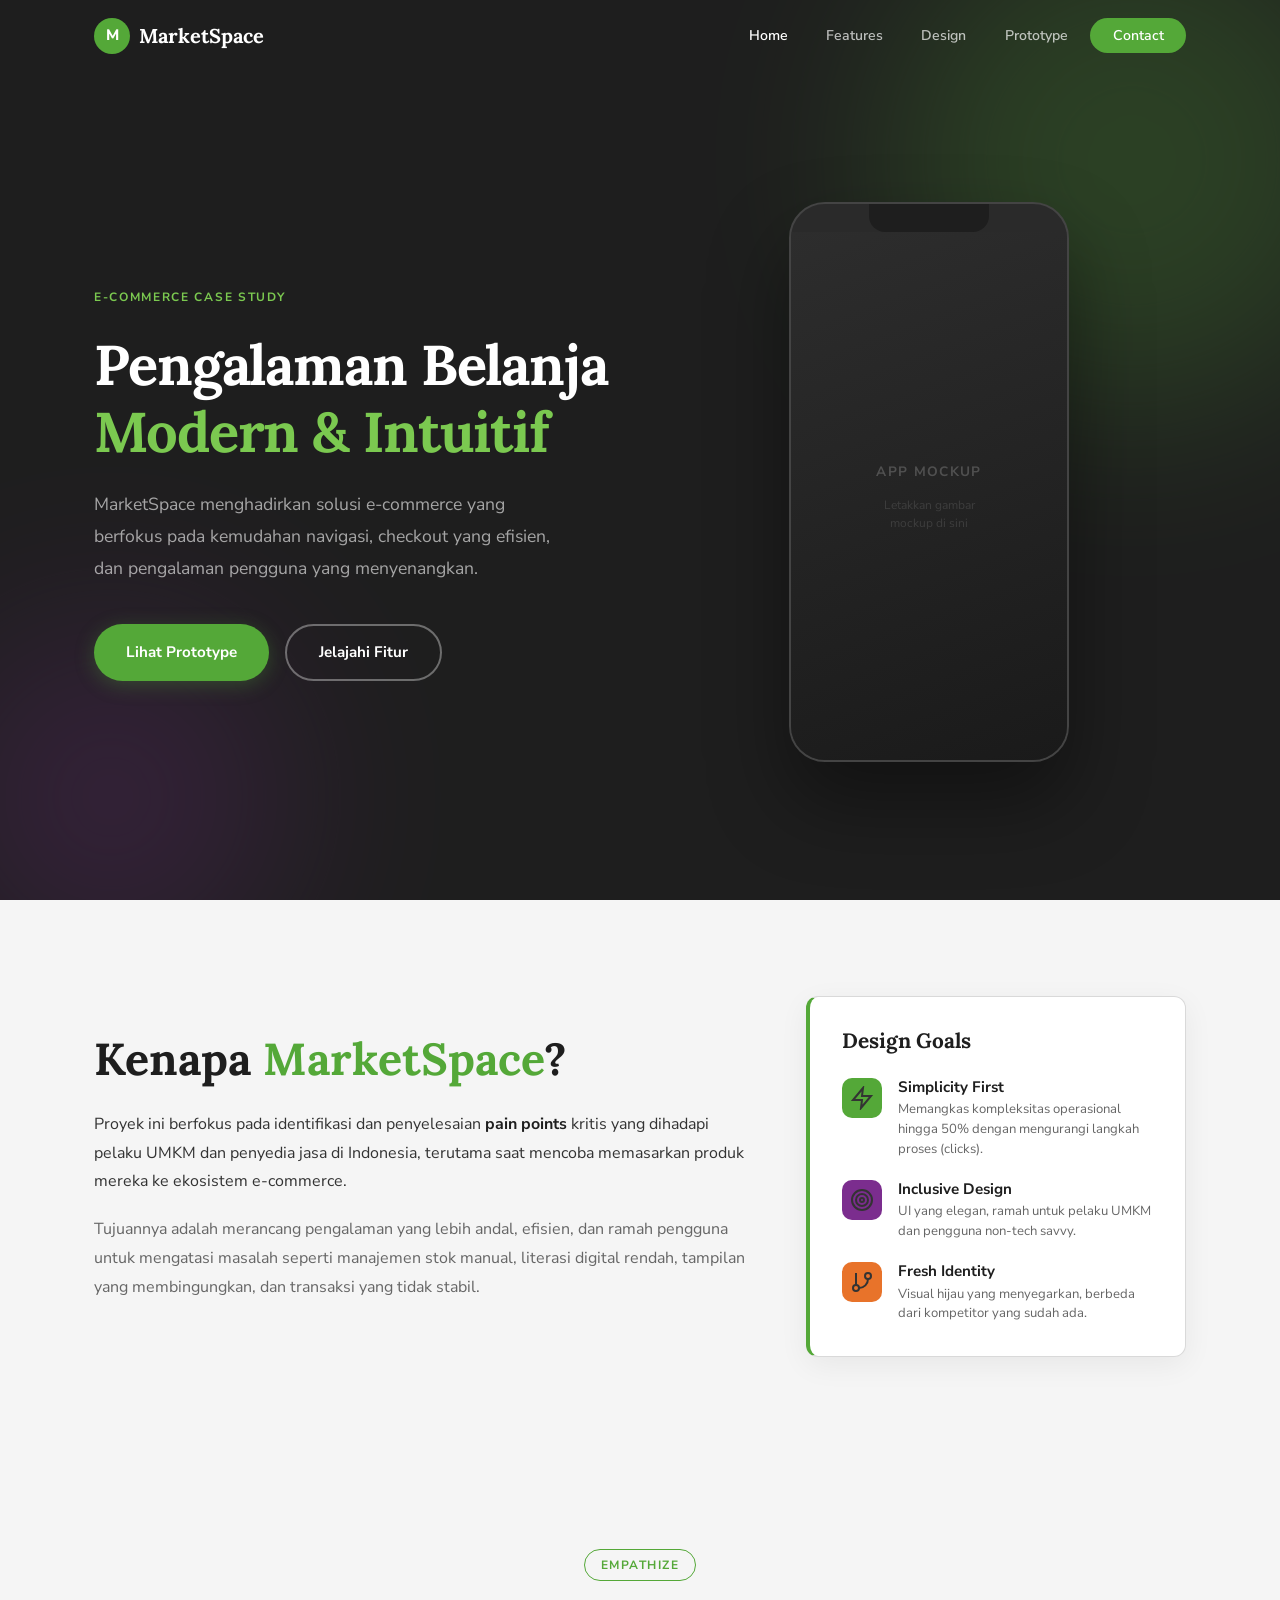
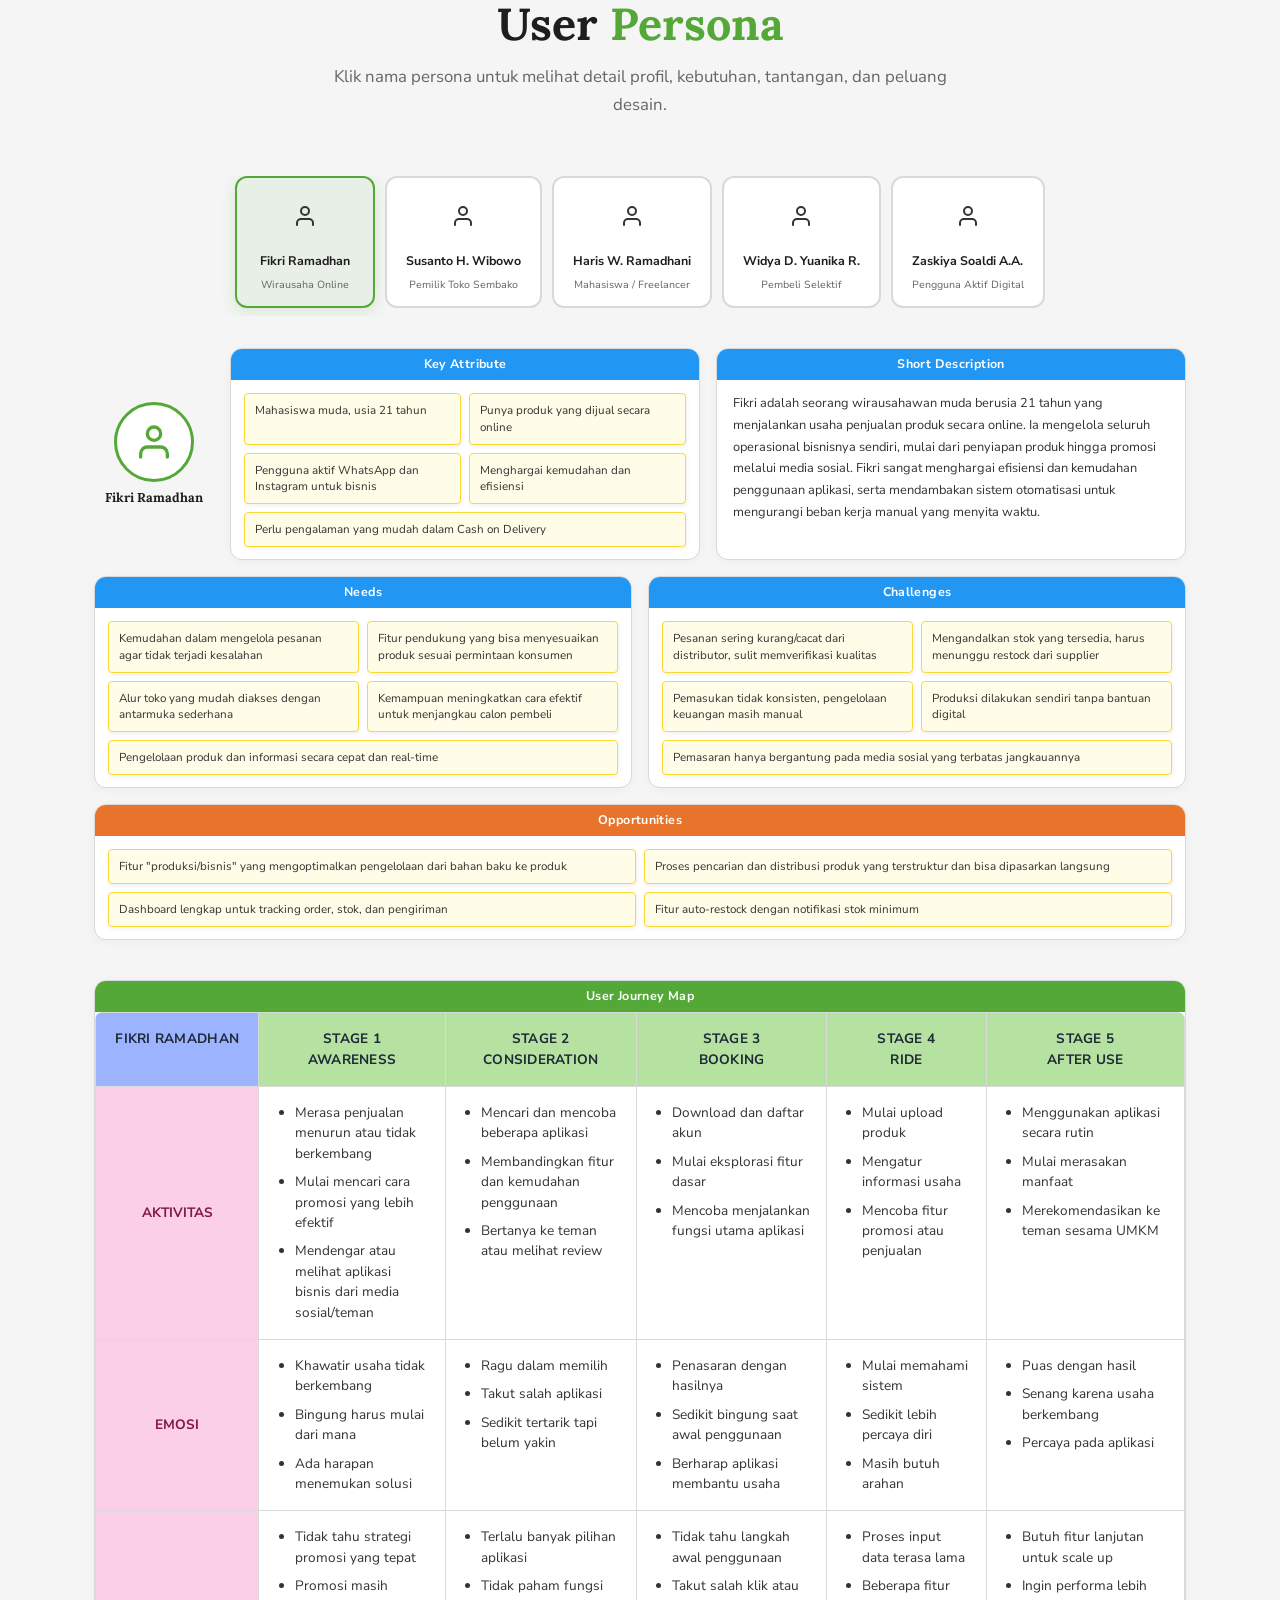
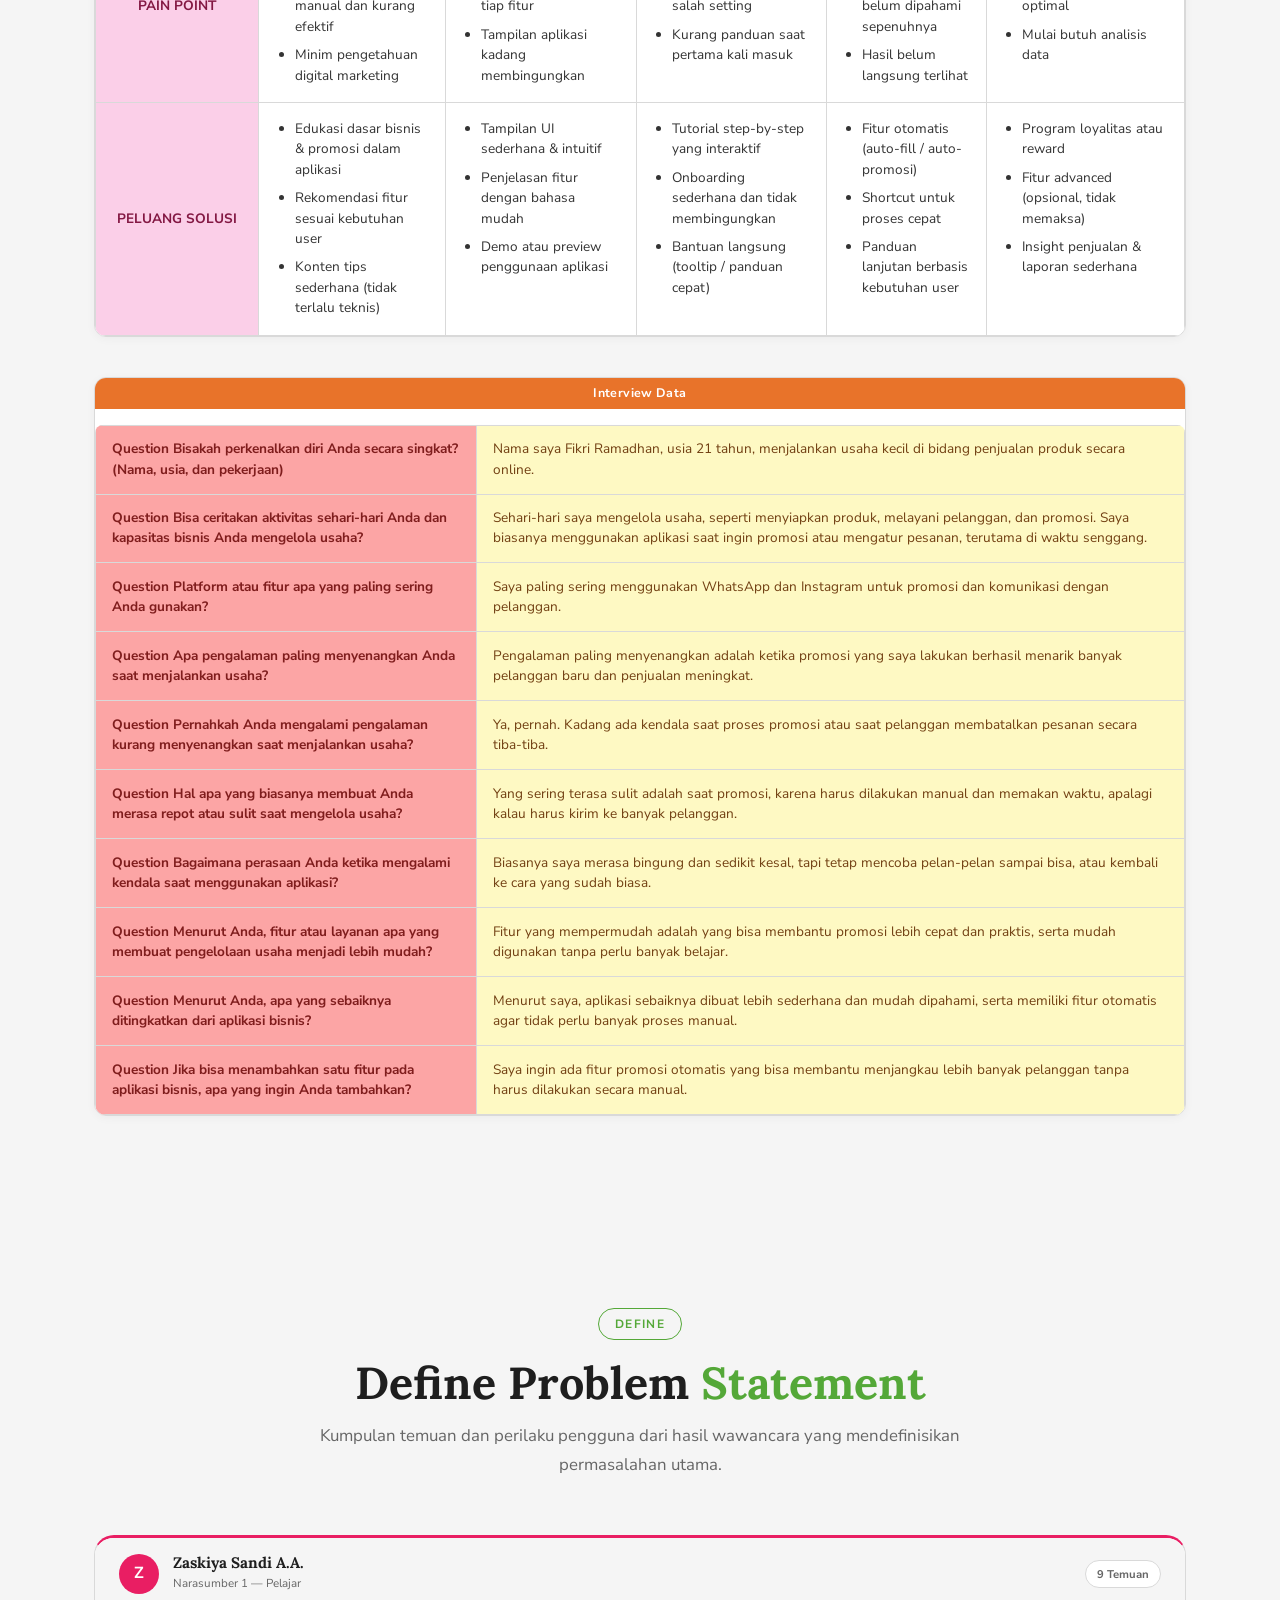
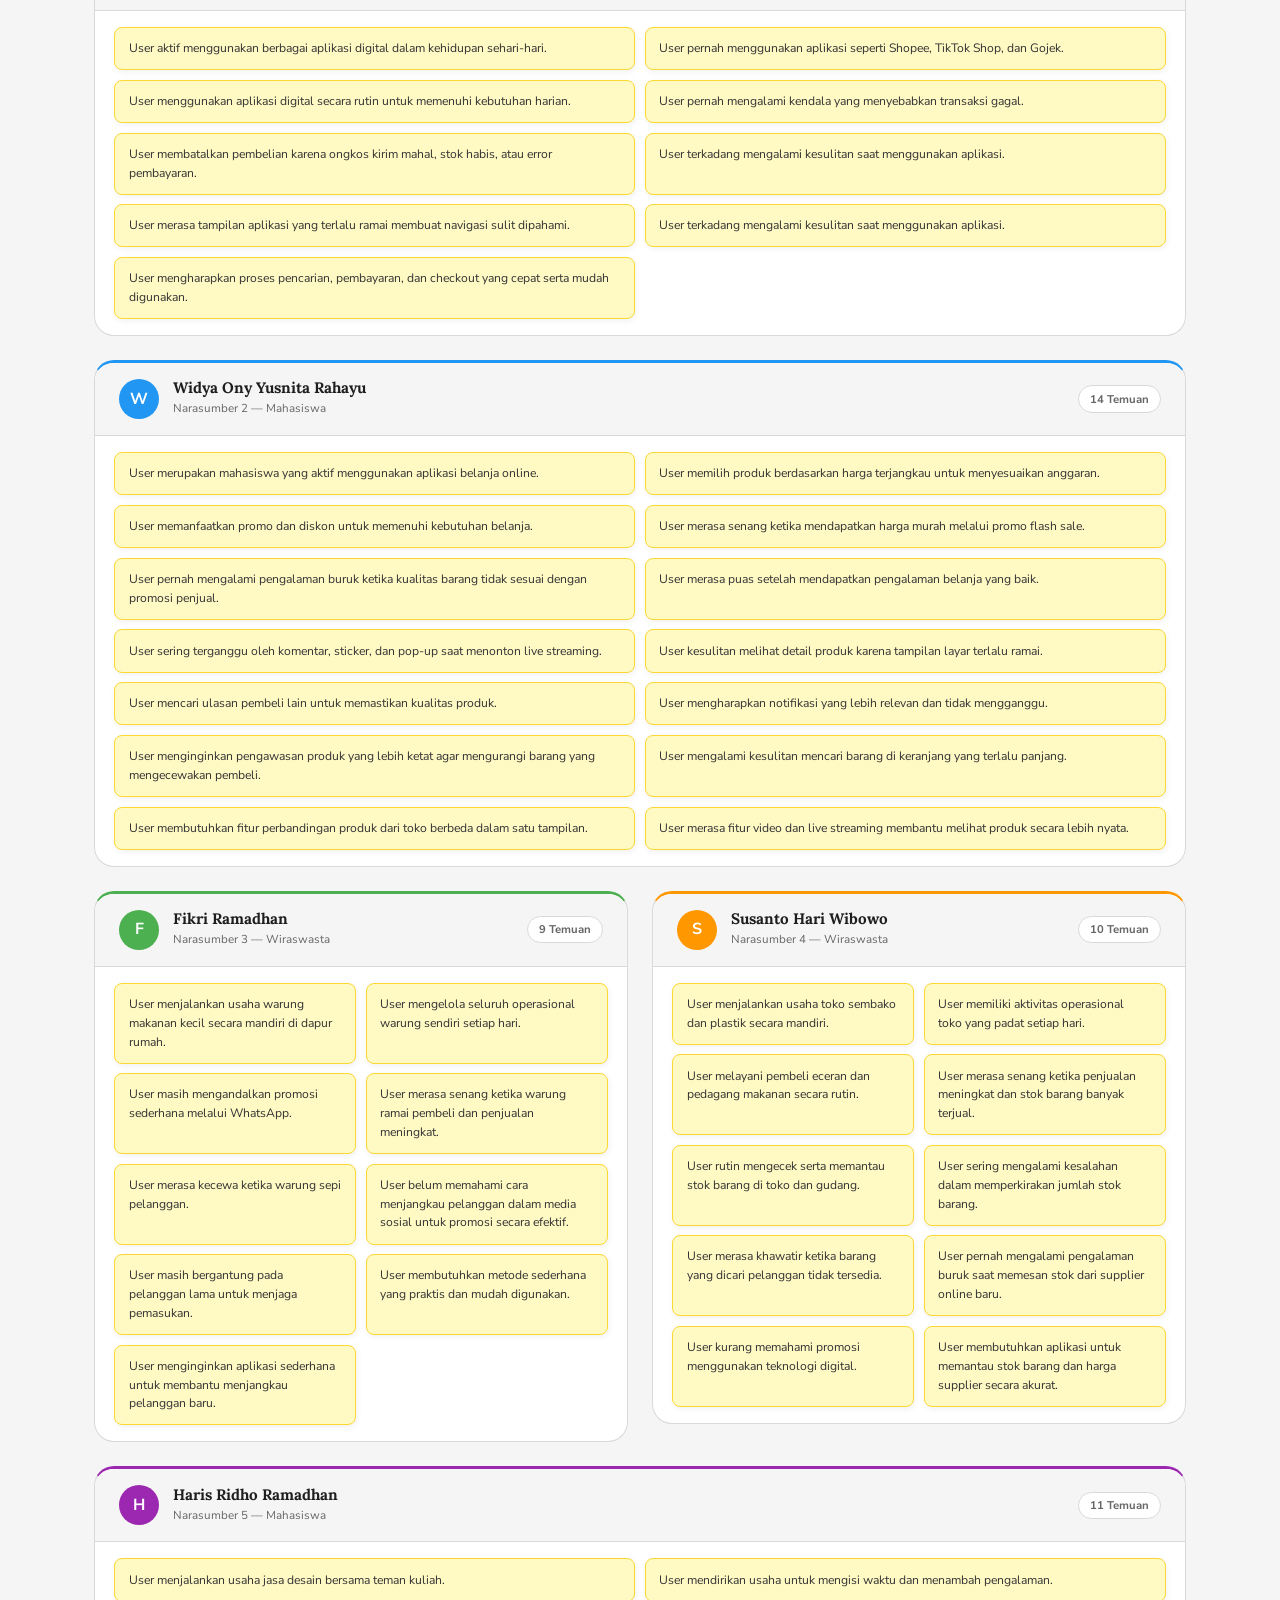
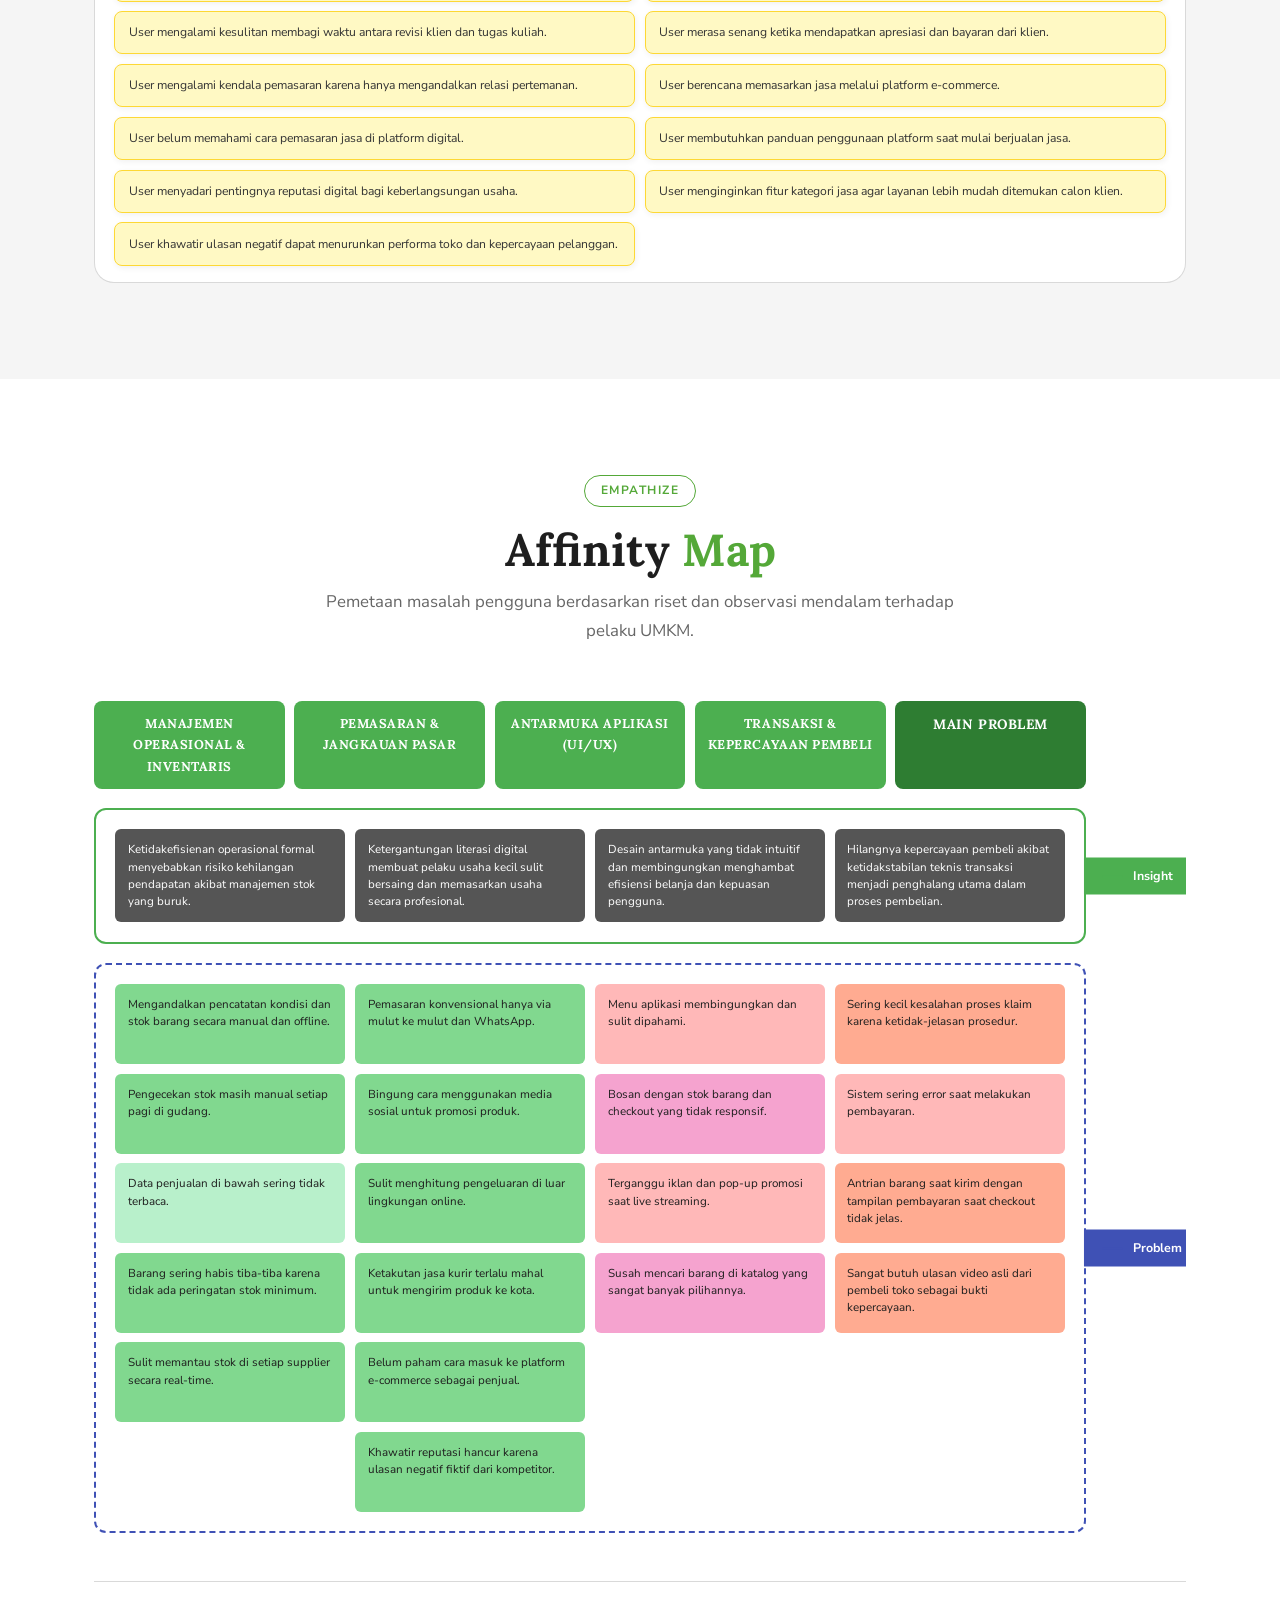
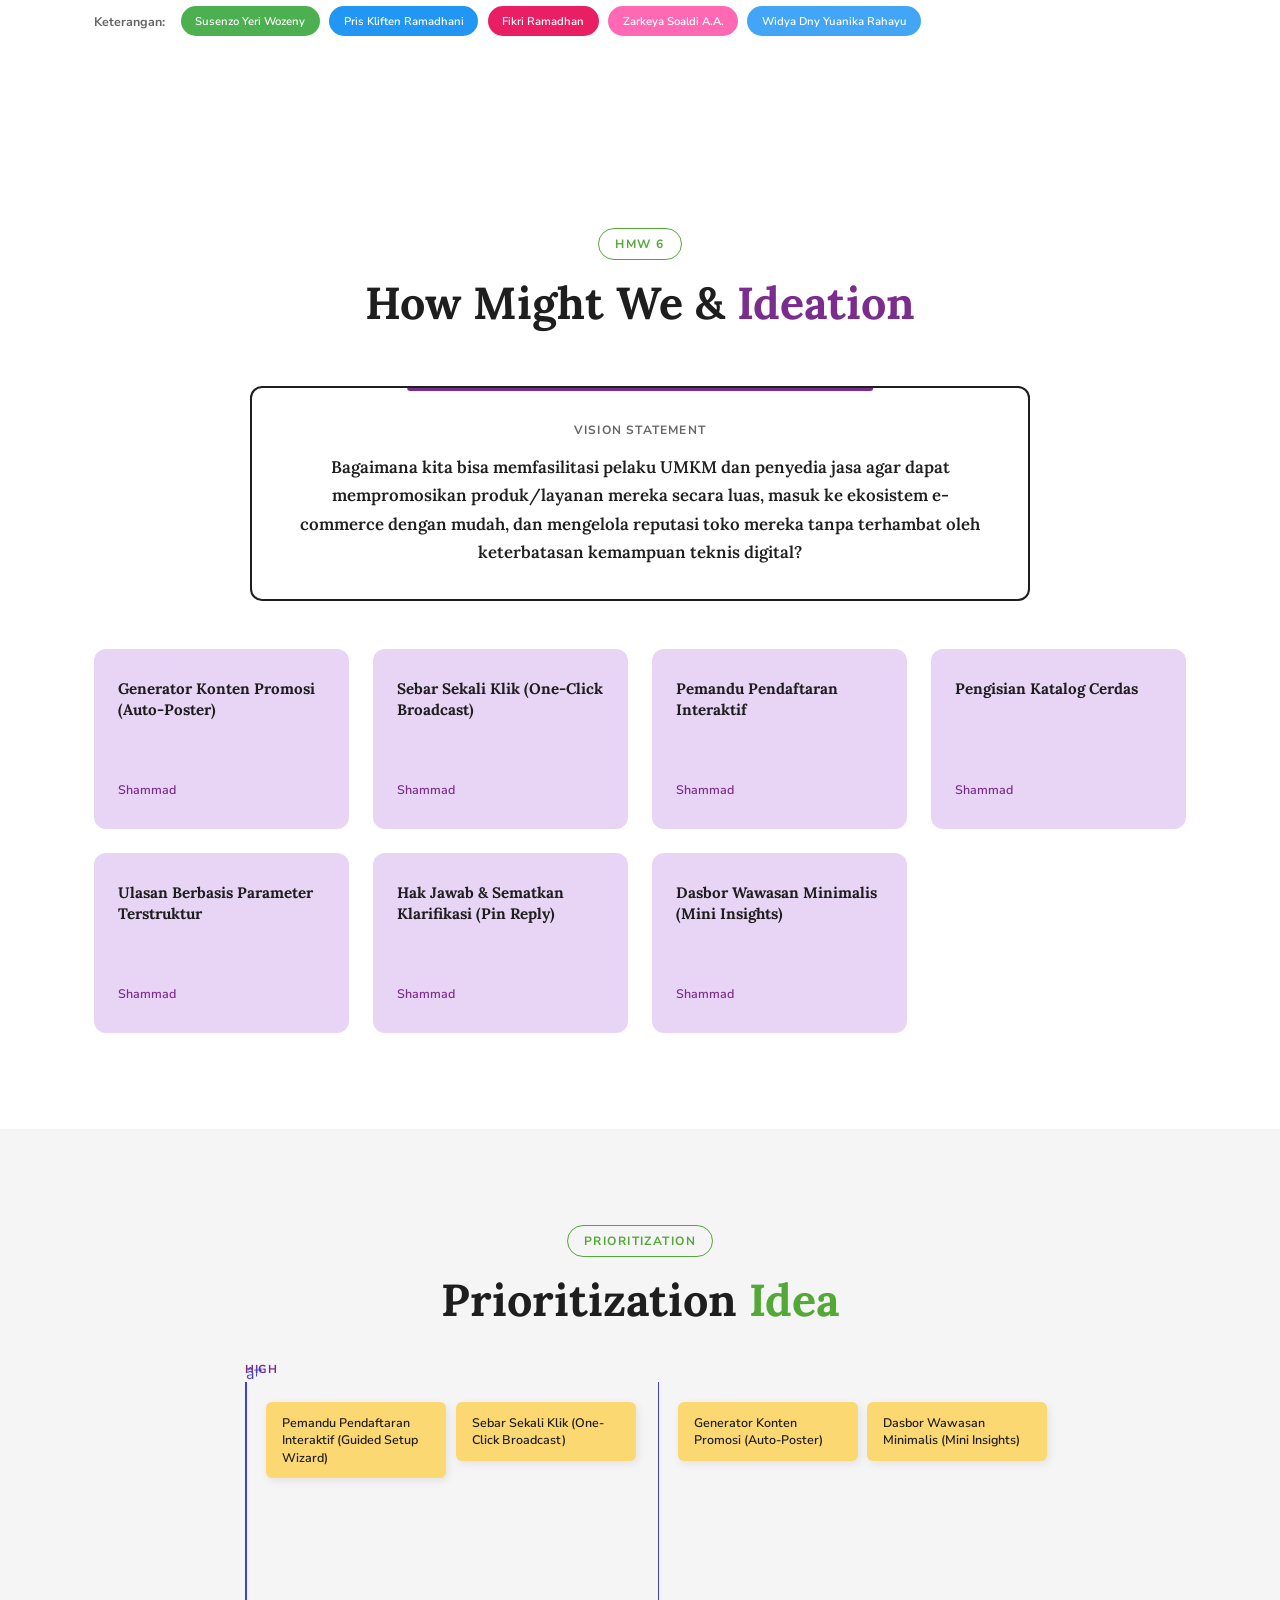
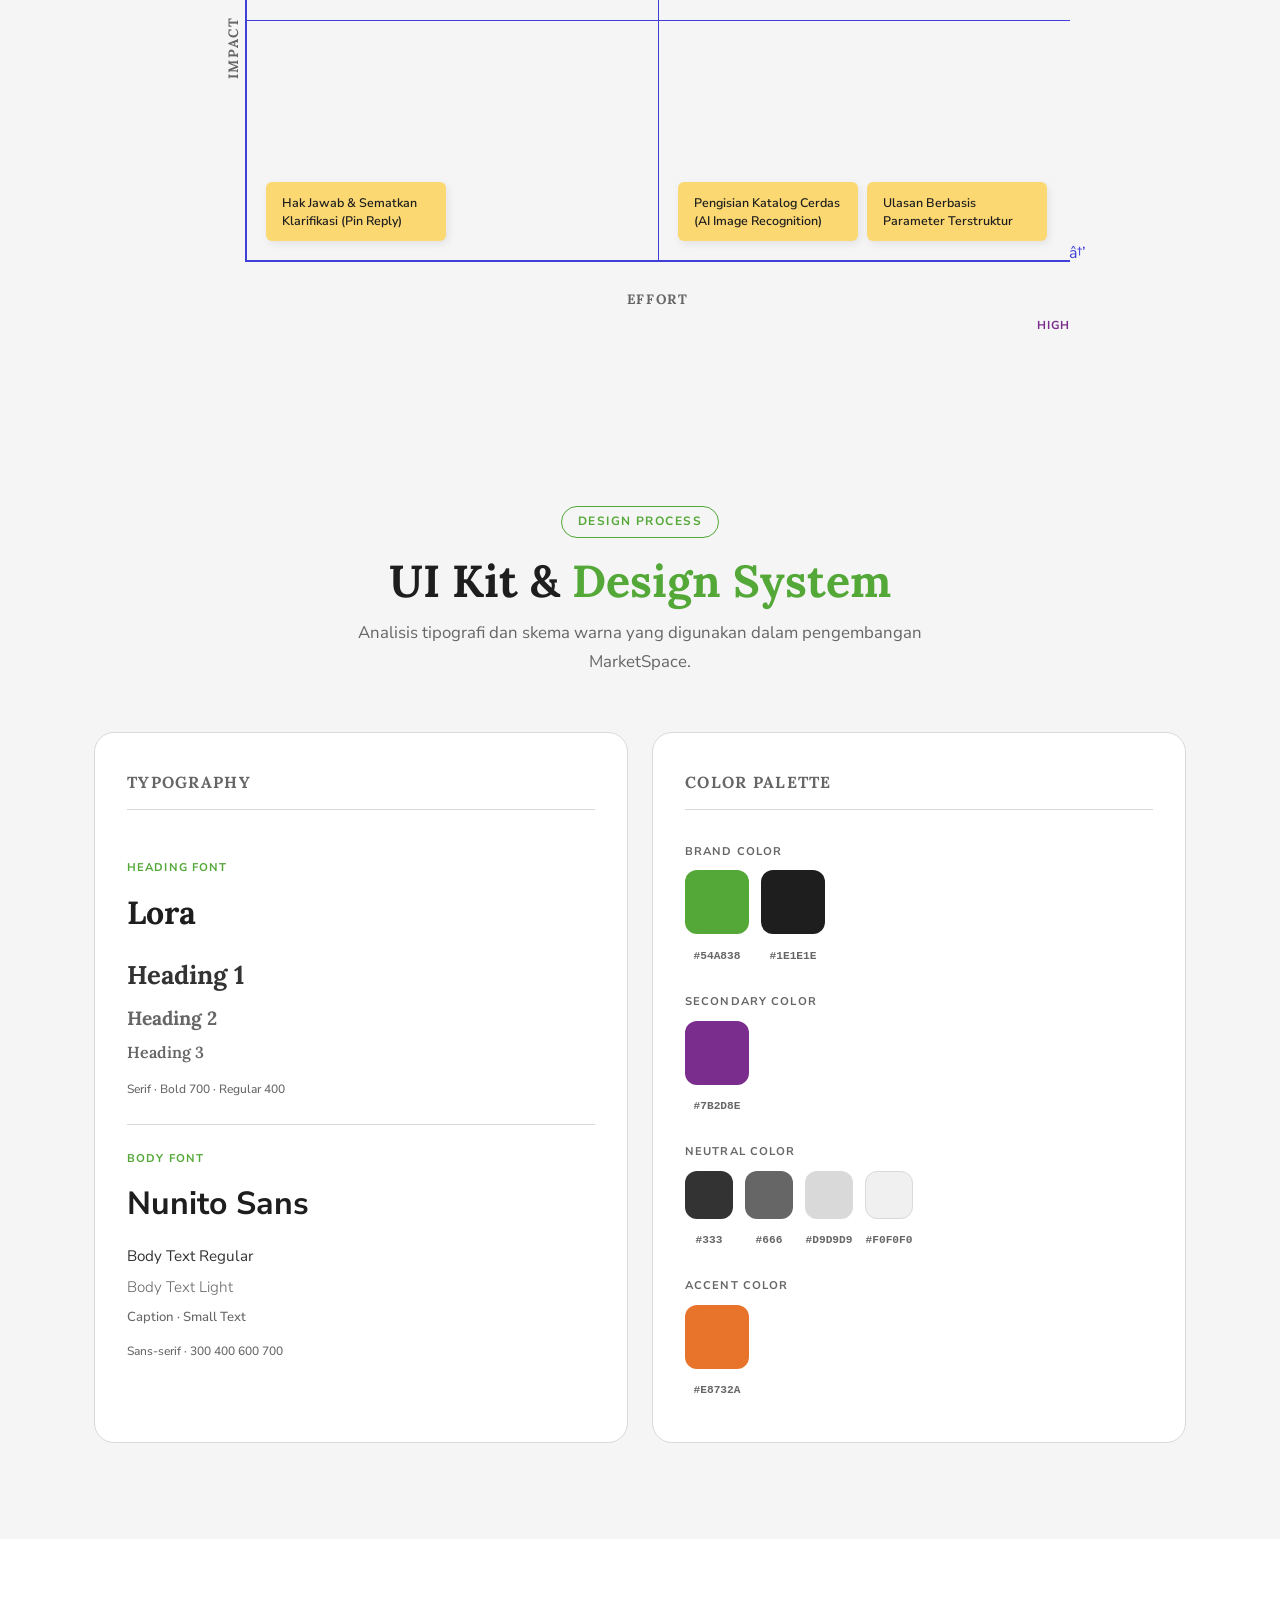
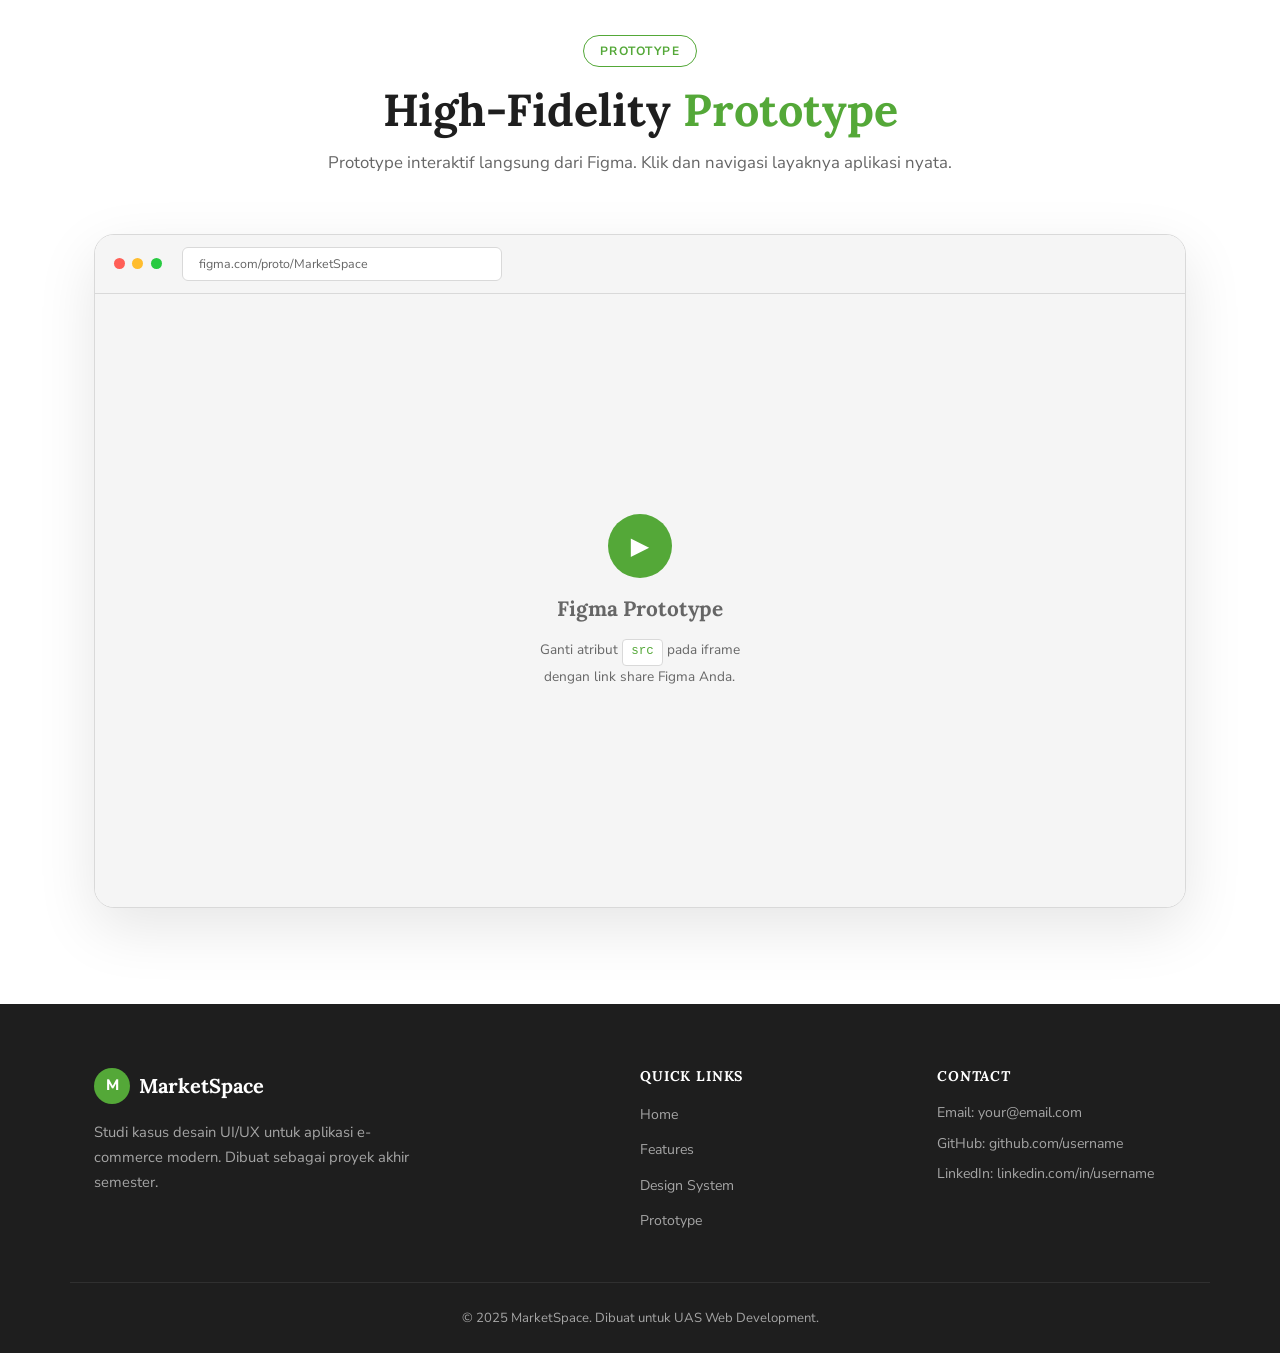
==== commit fb17088d: "mebenarkan data wawancara" ====
--- a/index.html
+++ b/index.html
@@ -3,7 +3,7 @@
 <head>
   <meta charset="UTF-8" />
   <meta name="viewport" content="width=device-width, initial-scale=1.0" />
-  <title>MarketSpace â€” Studi Kasus E-Commerce</title>
+  <title>MarketSpace - Studi Kasus E-Commerce</title>
   <meta name="description" content="Studi kasus desain UI/UX untuk aplikasi e-commerce MarketSpace. Proyek portfolio web development." />
 
   <!-- Google Fonts: Lora + Nunito Sans -->
@@ -74,67 +74,44 @@
 
     <!-- ============================== ABOUT / KENAPA MARKETSPACE ============================== -->
     <section class="about" id="features">
-      <div class="about__inner container" style="align-items: flex-start;">
+      <div class="about__inner container">
 
         <!-- Left: Explanation -->
-        <div class="about__text" style="flex: 1.2;">
-          <h2 class="about__title">Studi Kasus: <span class="accent">MarketSpace</span></h2>
-          
-          <div style="margin-bottom: 1.5rem;">
-            <h3 style="font-size: 1.1rem; color: var(--black); margin-bottom: 0.5rem; font-family: var(--font-heading);">Latar Belakang Masalah</h3>
-            <p class="about__paragraph">
-              Ekosistem e-commerce saat ini sering kali terlalu kompleks dan membingungkan bagi pengguna awam maupun pelaku UMKM tradisional. Tingkat literasi digital yang beragam menjadi tantangan besar, di mana tampilan antarmuka yang terlalu ramai justru memicu rasa frustrasi saat bertransaksi dan menyulitkan proses manajemen inventaris operasional harian.
-            </p>
-          </div>
-
-          <div style="margin-bottom: 1.5rem;">
-            <h3 style="font-size: 1.1rem; color: var(--black); margin-bottom: 0.5rem; font-family: var(--font-heading);">Solusi yang Ditawarkan</h3>
-            <p class="about__paragraph">
-              MarketSpace hadir dengan pendekatan desain inklusif (<em>Inclusive Design</em>). Kami secara strategis mendekonstruksi setiap hambatan visual, menyederhanakan alur antarmuka, dan memangkas kompleksitas navigasi hingga 50%. Dipadukan dengan identitas palet warna hijau segar yang menenangkan, aplikasi ini menawarkan pengalaman transaksi yang <em>frictionless</em> dan sangat andal bagi seluruh kalangan.
-            </p>
-          </div>
-
-          <div>
-            <h3 style="font-size: 1.1rem; color: var(--black); margin-bottom: 0.5rem; font-family: var(--font-heading);">Peran &amp; Eksekusi Teknis</h3>
-            <p class="about__paragraph about__paragraph--muted">
-              Bertindak sebagai UX/UI Designer &amp; Web Developer, saya mengartikulasikan visi solusi ini melalui metodologi <em>Design Thinking</em>. Proses ini merangkum <em>Empathize</em> (Pemetaan Persona &amp; Affinity Diagram), <em>Ideation</em>, hingga <em>Prototyping</em> tingkat tinggi di Figma. Seluruh aset tersebut kemudian dieksekusi secara presisi menjadi struktur kode antarmuka yang dinamis, bersih, dan siap untuk skema web modern.
-            </p>
-          </div>
-        </div>
-
-        <!-- Right: Design Goals Card (Fitur & Inovasi) -->
-        <div class="about__goals" style="flex: 1; position: sticky; top: 100px;">
-          <h3 class="about__goals-title">Fitur &amp; Inovasi Utama</h3>
+        <div class="about__text">
+          <h2 class="about__title">Kenapa <span class="accent">MarketSpace</span>?</h2>
+          <p class="about__paragraph">
+            Proyek ini berfokus pada identifikasi dan penyelesaian <strong>pain points</strong> kritis yang dihadapi pelaku UMKM dan penyedia jasa di Indonesia, terutama saat mencoba memasarkan produk mereka ke ekosistem e-commerce.
+          </p>
+          <p class="about__paragraph about__paragraph--muted">
+            Tujuannya adalah merancang pengalaman yang lebih andal, efisien, dan ramah pengguna untuk mengatasi masalah seperti manajemen stok manual, literasi digital rendah, tampilan yang membingungkan, dan transaksi yang tidak stabil.
+          </p>
+        </div>
+
+        <!-- Right: Design Goals Card -->
+        <div class="about__goals">
+          <h3 class="about__goals-title">Design Goals</h3>
 
           <div class="about__goal">
-            <div class="about__goal-icon about__goal-icon--green">🎯</div>
+            <div class="about__goal-icon about__goal-icon--green"><svg width="24" height="24" viewBox="0 0 24 24" fill="none" stroke="currentColor" stroke-width="2"><polygon points="13 2 3 14 12 14 11 22 21 10 12 10 13 2"/></svg></div>
             <div>
-              <h4 class="about__goal-name">Simplicity First Navigation</h4>
-              <p class="about__goal-desc">Menghapus <em>banner</em> berlebih dan menerapkan "Simple Mode" agar pengguna fokus murni pada fitur inti tanpa distraksi.</p>
+              <h4 class="about__goal-name">Simplicity First</h4>
+              <p class="about__goal-desc">Memangkas kompleksitas operasional hingga 50% dengan mengurangi langkah proses (clicks).</p>
             </div>
           </div>
 
           <div class="about__goal">
-            <div class="about__goal-icon about__goal-icon--brand">⚡</div>
+            <div class="about__goal-icon about__goal-icon--blue"><svg width="24" height="24" viewBox="0 0 24 24" fill="none" stroke="currentColor" stroke-width="2"><circle cx="12" cy="12" r="10"/><circle cx="12" cy="12" r="6"/><circle cx="12" cy="12" r="2"/></svg></div>
             <div>
-              <h4 class="about__goal-name">One-Click Checkout &amp; Akses Cepat</h4>
-              <p class="about__goal-desc">Mereduksi <em>friction</em> bertransaksi secara drastis serta menyematkan visibilitas ekstra tinggi untuk fungsi utama yang mendesak.</p>
+              <h4 class="about__goal-name">Inclusive Design</h4>
+              <p class="about__goal-desc">UI yang elegan, ramah untuk pelaku UMKM dan pengguna non-tech savvy.</p>
             </div>
           </div>
 
           <div class="about__goal">
-            <div class="about__goal-icon about__goal-icon--blue">📊</div>
+            <div class="about__goal-icon about__goal-icon--brand"><svg width="24" height="24" viewBox="0 0 24 24" fill="none" stroke="currentColor" stroke-width="2"><path d="M6 3v12"/><path d="M18 9a3 3 0 1 0 0-6 3 3 0 0 0 0 6z"/><path d="M6 21a3 3 0 1 0 0-6 3 3 0 0 0 0 6z"/><path d="M18 9a9 9 0 0 1-9 9"/></svg></div>
             <div>
-              <h4 class="about__goal-name">Smart Inventory Tracker</h4>
-              <p class="about__goal-desc">Sistem pencatatan inventaris cerdas dengan fitur pengisian otomatis (<em>auto-fill</em>) untuk meminimalisasi beban UMKM.</p>
-            </div>
-          </div>
-          
-          <div class="about__goal">
-            <div class="about__goal-icon" style="background: #FFF3E0; color: #FF9800;">🔄</div>
-            <div>
-              <h4 class="about__goal-name">Real-time Synchronization</h4>
-              <p class="about__goal-desc">Sinkronisasi data stok secara <em>real-time</em> dengan server backend untuk memastikan keakuratan pada tingkat tertinggi.</p>
+              <h4 class="about__goal-name">Fresh Identity</h4>
+              <p class="about__goal-desc">Visual hijau yang menyegarkan, berbeda dari kompetitor yang sudah ada.</p>
             </div>
           </div>
         </div>
@@ -154,57 +131,39 @@
         <!-- Persona Tabs -->
         <div class="persona__tabs" id="persona-tabs">
           <button class="persona__tab active" data-index="0">
-            <span class="persona__avatar"><svg width="24" height="24" viewBox="0 0 24 24" fill="none" stroke="currentColor" stroke-width="2" stroke-linecap="round" stroke-linejoin="round" style="color: var(--text);">
-  <path d="M20 21v-2a4 4 0 0 0-4-4H8a4 4 0 0 0-4 4v2"></path>
-  <circle cx="12" cy="7" r="4"></circle>
-</svg></span>
+            <span class="persona__avatar"><svg width="24" height="24" viewBox="0 0 24 24" fill="none" stroke="currentColor" stroke-width="2" stroke-linecap="round" stroke-linejoin="round" style="color: var(--text);"><path d="M20 21v-2a4 4 0 0 0-4-4H8a4 4 0 0 0-4 4v2"/><circle cx="12" cy="7" r="4"/></svg></span>
             <span class="persona__tab-name">Fikri Ramadhan</span>
             <span class="persona__tab-role">Wirausaha Online</span>
           </button>
           <button class="persona__tab" data-index="1">
-            <span class="persona__avatar"><svg width="24" height="24" viewBox="0 0 24 24" fill="none" stroke="currentColor" stroke-width="2" stroke-linecap="round" stroke-linejoin="round" style="color: var(--text);">
-  <path d="M20 21v-2a4 4 0 0 0-4-4H8a4 4 0 0 0-4 4v2"></path>
-  <circle cx="12" cy="7" r="4"></circle>
-</svg></span>
+            <span class="persona__avatar"><svg width="24" height="24" viewBox="0 0 24 24" fill="none" stroke="currentColor" stroke-width="2" stroke-linecap="round" stroke-linejoin="round" style="color: var(--text);"><path d="M20 21v-2a4 4 0 0 0-4-4H8a4 4 0 0 0-4 4v2"/><circle cx="12" cy="7" r="4"/></svg></span>
             <span class="persona__tab-name">Susanto H. Wibowo</span>
             <span class="persona__tab-role">Pemilik Toko Sembako</span>
           </button>
           <button class="persona__tab" data-index="2">
-            <span class="persona__avatar"><svg width="24" height="24" viewBox="0 0 24 24" fill="none" stroke="currentColor" stroke-width="2" stroke-linecap="round" stroke-linejoin="round" style="color: var(--text);">
-  <path d="M20 21v-2a4 4 0 0 0-4-4H8a4 4 0 0 0-4 4v2"></path>
-  <circle cx="12" cy="7" r="4"></circle>
-</svg></span>
+            <span class="persona__avatar"><svg width="24" height="24" viewBox="0 0 24 24" fill="none" stroke="currentColor" stroke-width="2" stroke-linecap="round" stroke-linejoin="round" style="color: var(--text);"><path d="M20 21v-2a4 4 0 0 0-4-4H8a4 4 0 0 0-4 4v2"/><circle cx="12" cy="7" r="4"/></svg></span>
             <span class="persona__tab-name">Haris W. Ramadhani</span>
             <span class="persona__tab-role">Mahasiswa / Freelancer</span>
           </button>
           <button class="persona__tab" data-index="3">
-            <span class="persona__avatar"><svg width="24" height="24" viewBox="0 0 24 24" fill="none" stroke="currentColor" stroke-width="2" stroke-linecap="round" stroke-linejoin="round" style="color: var(--text);">
-  <path d="M20 21v-2a4 4 0 0 0-4-4H8a4 4 0 0 0-4 4v2"></path>
-  <circle cx="12" cy="7" r="4"></circle>
-</svg></span>
+            <span class="persona__avatar"><svg width="24" height="24" viewBox="0 0 24 24" fill="none" stroke="currentColor" stroke-width="2" stroke-linecap="round" stroke-linejoin="round" style="color: var(--text);"><path d="M20 21v-2a4 4 0 0 0-4-4H8a4 4 0 0 0-4 4v2"/><circle cx="12" cy="7" r="4"/></svg></span>
             <span class="persona__tab-name">Widya D. Yuanika R.</span>
             <span class="persona__tab-role">Pembeli Selektif</span>
           </button>
           <button class="persona__tab" data-index="4">
-            <span class="persona__avatar"><svg width="24" height="24" viewBox="0 0 24 24" fill="none" stroke="currentColor" stroke-width="2" stroke-linecap="round" stroke-linejoin="round" style="color: var(--text);">
-  <path d="M20 21v-2a4 4 0 0 0-4-4H8a4 4 0 0 0-4 4v2"></path>
-  <circle cx="12" cy="7" r="4"></circle>
-</svg></span>
+            <span class="persona__avatar"><svg width="24" height="24" viewBox="0 0 24 24" fill="none" stroke="currentColor" stroke-width="2" stroke-linecap="round" stroke-linejoin="round" style="color: var(--text);"><path d="M20 21v-2a4 4 0 0 0-4-4H8a4 4 0 0 0-4 4v2"/><circle cx="12" cy="7" r="4"/></svg></span>
             <span class="persona__tab-name">Zaskiya Soaldi A.A.</span>
             <span class="persona__tab-role">Pengguna Aktif Digital</span>
           </button>
         </div>
 
-        <!-- â•â•â• Panel 1: Fikri Ramadhan â•â•â• -->
-                <!-- Panel 1: Fikri Ramadhan -->
+        <!-- === Panel 1: Fikri Ramadhan === -->
         <div class="persona__panel active" data-panel="0">
           <div class="persona__grid">
+            <!-- Top Row -->
             <div class="persona__top">
               <div class="persona__profile-col">
-                <div class="persona__photo-wrap"><svg width="40" height="40" viewBox="0 0 24 24" fill="none" stroke="currentColor" stroke-width="2" stroke-linecap="round" stroke-linejoin="round" style="color: var(--brand);">
-  <path d="M20 21v-2a4 4 0 0 0-4-4H8a4 4 0 0 0-4 4v2"></path>
-  <circle cx="12" cy="7" r="4"></circle>
-</svg></div>
+                <div class="persona__photo-wrap"><svg width="40" height="40" viewBox="0 0 24 24" fill="none" stroke="currentColor" stroke-width="2" stroke-linecap="round" stroke-linejoin="round" style="color: var(--brand);"><path d="M20 21v-2a4 4 0 0 0-4-4H8a4 4 0 0 0-4 4v2"/><circle cx="12" cy="7" r="4"/></svg></div>
                 <h3 class="persona__name">Fikri Ramadhan</h3>
               </div>
               <div class="persona__section-box">
@@ -257,12 +216,12 @@
                 </div>
               </div>
             </div>
-
+            
             <!-- User Journey Map -->
             <div class="persona__journey-row">
               <div class="persona__section-box">
                 <h4 class="persona__section-title persona__section-title--green">User Journey Map</h4>
-                <div class="persona__journey-table-wrapper">
+                                                <div class="persona__journey-table-wrapper">
                   <table class="persona__journey-table">
                     <thead>
                       <tr>
@@ -312,127 +271,72 @@
                 </div>
               </div>
             </div>
-
-            <!-- Interview Data -->
+<!-- Interview Data -->
             <div class="persona__interview-row">
               <div class="persona__section-box">
                 <h4 class="persona__section-title persona__section-title--orange">Interview Data</h4>
                 <div class="persona__interview-grid">
-                  <div class="interview__qa-item">
-                    <div class="interview__sticky--red">
-                      <strong>Question 1:</strong><br>
-                      [Isi Pertanyaan 1 di sini]
-                    </div>
-                    <div class="interview__sticky--yellow">
-                      <strong>Answer:</strong><br>
-                      [Isi Jawaban 1 di sini]
-                    </div>
+                  <div class="interview__table-wrapper">
+                    <table class="interview__table">
+                      <tbody>
+                    <tr>
+                      <th>Question Bisakah perkenalkan diri Anda secara singkat? (Nama, usia, dan pekerjaan)</th>
+                      <td>Nama saya Fikri Ramadhan, usia 21 tahun, menjalankan usaha kecil di bidang penjualan produk secara online.</td>
+                    </tr>
+                    <tr>
+                      <th>Question Bisa ceritakan aktivitas sehari-hari Anda dan kapasitas bisnis Anda mengelola usaha?</th>
+                      <td>Sehari-hari saya mengelola usaha, seperti menyiapkan produk, melayani pelanggan, dan promosi. Saya biasanya menggunakan aplikasi saat ingin promosi atau mengatur pesanan, terutama di waktu senggang.</td>
+                    </tr>
+                    <tr>
+                      <th>Question Platform atau fitur apa yang paling sering Anda gunakan?</th>
+                      <td>Saya paling sering menggunakan WhatsApp dan Instagram untuk promosi dan komunikasi dengan pelanggan.</td>
+                    </tr>
+                    <tr>
+                      <th>Question Apa pengalaman paling menyenangkan Anda saat menjalankan usaha?</th>
+                      <td>Pengalaman paling menyenangkan adalah ketika promosi yang saya lakukan berhasil menarik banyak pelanggan baru dan penjualan meningkat.</td>
+                    </tr>
+                    <tr>
+                      <th>Question Pernahkah Anda mengalami pengalaman kurang menyenangkan saat menjalankan usaha?</th>
+                      <td>Ya, pernah. Kadang ada kendala saat proses promosi atau saat pelanggan membatalkan pesanan secara tiba-tiba.</td>
+                    </tr>
+                    <tr>
+                      <th>Question Hal apa yang biasanya membuat Anda merasa repot atau sulit saat mengelola usaha?</th>
+                      <td>Yang sering terasa sulit adalah saat promosi, karena harus dilakukan manual dan memakan waktu, apalagi kalau harus kirim ke banyak pelanggan.</td>
+                    </tr>
+                    <tr>
+                      <th>Question Bagaimana perasaan Anda ketika mengalami kendala saat menggunakan aplikasi?</th>
+                      <td>Biasanya saya merasa bingung dan sedikit kesal, tapi tetap mencoba pelan-pelan sampai bisa, atau kembali ke cara yang sudah biasa.</td>
+                    </tr>
+                    <tr>
+                      <th>Question Menurut Anda, fitur atau layanan apa yang membuat pengelolaan usaha menjadi lebih mudah?</th>
+                      <td>Fitur yang mempermudah adalah yang bisa membantu promosi lebih cepat dan praktis, serta mudah digunakan tanpa perlu banyak belajar.</td>
+                    </tr>
+                    <tr>
+                      <th>Question Menurut Anda, apa yang sebaiknya ditingkatkan dari aplikasi bisnis?</th>
+                      <td>Menurut saya, aplikasi sebaiknya dibuat lebih sederhana dan mudah dipahami, serta memiliki fitur otomatis agar tidak perlu banyak proses manual.</td>
+                    </tr>
+                    <tr>
+                      <th>Question Jika bisa menambahkan satu fitur pada aplikasi bisnis, apa yang ingin Anda tambahkan?</th>
+                      <td>Saya ingin ada fitur promosi otomatis yang bisa membantu menjangkau lebih banyak pelanggan tanpa harus dilakukan secara manual.</td>
+                    </tr>
+                      </tbody>
+                    </table>
                   </div>
-                  <div class="interview__qa-item">
-                    <div class="interview__sticky--red">
-                      <strong>Question 2:</strong><br>
-                      [Isi Pertanyaan 2 di sini]
-                    </div>
-                    <div class="interview__sticky--yellow">
-                      <strong>Answer:</strong><br>
-                      [Isi Jawaban 2 di sini]
-                    </div>
-                  </div>
-                  <div class="interview__qa-item">
-                    <div class="interview__sticky--red">
-                      <strong>Question 3:</strong><br>
-                      [Isi Pertanyaan 3 di sini]
-                    </div>
-                    <div class="interview__sticky--yellow">
-                      <strong>Answer:</strong><br>
-                      [Isi Jawaban 3 di sini]
-                    </div>
-                  </div>
-                  <div class="interview__qa-item">
-                    <div class="interview__sticky--red">
-                      <strong>Question 4:</strong><br>
-                      [Isi Pertanyaan 4 di sini]
-                    </div>
-                    <div class="interview__sticky--yellow">
-                      <strong>Answer:</strong><br>
-                      [Isi Jawaban 4 di sini]
-                    </div>
-                  </div>
-                  <div class="interview__qa-item">
-                    <div class="interview__sticky--red">
-                      <strong>Question 5:</strong><br>
-                      [Isi Pertanyaan 5 di sini]
-                    </div>
-                    <div class="interview__sticky--yellow">
-                      <strong>Answer:</strong><br>
-                      [Isi Jawaban 5 di sini]
-                    </div>
-                  </div>
-                  <div class="interview__qa-item">
-                    <div class="interview__sticky--red">
-                      <strong>Question 6:</strong><br>
-                      [Isi Pertanyaan 6 di sini]
-                    </div>
-                    <div class="interview__sticky--yellow">
-                      <strong>Answer:</strong><br>
-                      [Isi Jawaban 6 di sini]
-                    </div>
-                  </div>
-                  <div class="interview__qa-item">
-                    <div class="interview__sticky--red">
-                      <strong>Question 7:</strong><br>
-                      [Isi Pertanyaan 7 di sini]
-                    </div>
-                    <div class="interview__sticky--yellow">
-                      <strong>Answer:</strong><br>
-                      [Isi Jawaban 7 di sini]
-                    </div>
-                  </div>
-                  <div class="interview__qa-item">
-                    <div class="interview__sticky--red">
-                      <strong>Question 8:</strong><br>
-                      [Isi Pertanyaan 8 di sini]
-                    </div>
-                    <div class="interview__sticky--yellow">
-                      <strong>Answer:</strong><br>
-                      [Isi Jawaban 8 di sini]
-                    </div>
-                  </div>
-                  <div class="interview__qa-item">
-                    <div class="interview__sticky--red">
-                      <strong>Question 9:</strong><br>
-                      [Isi Pertanyaan 9 di sini]
-                    </div>
-                    <div class="interview__sticky--yellow">
-                      <strong>Answer:</strong><br>
-                      [Isi Jawaban 9 di sini]
-                    </div>
-                  </div>
-                  <div class="interview__qa-item">
-                    <div class="interview__sticky--red">
-                      <strong>Question 10:</strong><br>
-                      [Isi Pertanyaan 10 di sini]
-                    </div>
-                    <div class="interview__sticky--yellow">
-                      <strong>Answer:</strong><br>
-                      [Isi Jawaban 10 di sini]
-                    </div>
-                  </div>
-                </div>
-              </div>
-            </div>
-          </div>
-        </div>
-
-        <!-- Panel 2: Susanto Hari Wibowo -->
+                </div>
+              </div>
+            </div>
+
+            
+
+          </div>
+        </div>
+
+        <!-- === Panel 2: Susanto Hari Wibowo === -->
         <div class="persona__panel" data-panel="1">
           <div class="persona__grid">
             <div class="persona__top">
               <div class="persona__profile-col">
-                <div class="persona__photo-wrap"><svg width="40" height="40" viewBox="0 0 24 24" fill="none" stroke="currentColor" stroke-width="2" stroke-linecap="round" stroke-linejoin="round" style="color: var(--brand);">
-  <path d="M20 21v-2a4 4 0 0 0-4-4H8a4 4 0 0 0-4 4v2"></path>
-  <circle cx="12" cy="7" r="4"></circle>
-</svg></div>
+                <div class="persona__photo-wrap"><svg width="40" height="40" viewBox="0 0 24 24" fill="none" stroke="currentColor" stroke-width="2" stroke-linecap="round" stroke-linejoin="round" style="color: var(--brand);"><path d="M20 21v-2a4 4 0 0 0-4-4H8a4 4 0 0 0-4 4v2"/><circle cx="12" cy="7" r="4"/></svg></div>
                 <h3 class="persona__name">Susanto Hari Wibowo</h3>
               </div>
               <div class="persona__section-box">
@@ -480,12 +384,12 @@
                 </div>
               </div>
             </div>
-
+            
             <!-- User Journey Map -->
             <div class="persona__journey-row">
               <div class="persona__section-box">
                 <h4 class="persona__section-title persona__section-title--green">User Journey Map</h4>
-                <div class="persona__journey-table-wrapper">
+                                                <div class="persona__journey-table-wrapper">
                   <table class="persona__journey-table">
                     <thead>
                       <tr>
@@ -533,129 +437,75 @@
                     </tbody>
                   </table>
                 </div>
-              </div>
-            </div>
-
-            <!-- Interview Data -->
+                </div>
+<!-- Interview Data -->
             <div class="persona__interview-row">
               <div class="persona__section-box">
                 <h4 class="persona__section-title persona__section-title--orange">Interview Data</h4>
                 <div class="persona__interview-grid">
-                  <div class="interview__qa-item">
-                    <div class="interview__sticky--red">
-                      <strong>Question 1:</strong><br>
-                      [Isi Pertanyaan 1 di sini]
-                    </div>
-                    <div class="interview__sticky--yellow">
-                      <strong>Answer:</strong><br>
-                      [Isi Jawaban 1 di sini]
-                    </div>
+                  <div class="interview__table-wrapper">
+                    <table class="interview__table">
+                      <tbody>
+                    <tr>
+                      <th>Question Bisa perkenalkan diri Anda terlebih dahulu?</th>
+                      <td>Nama saya Susanto Hari Wibowo, pekerjaan wiraswasta, usia 44 tahun.</td>
+                    </tr>
+                    <tr>
+                      <th>Question Bisa ceritakan tentang keseharian Anda?</th>
+                      <td>Keseharian saya mulai jam 6 pagi bersih-bersih toko dan menata stok yang masih ada di gudang menatanya ke display.</td>
+                    </tr>
+                    <tr>
+                      <th>Question Apa yang biasanya Anda lakukan ketika mengelola toko?</th>
+                      <td>Kegiatan utama saya melayani pembeli eceran pagi hari.</td>
+                    </tr>
+                    <tr>
+                      <th>Question Apa hal yang paling penting bagi Anda ketika melakukan aktivitas tersebut?</th>
+                      <td>Hal paling penting bagi saya itu ketersediaan barang, jangan sampai pelanggan datang tapi stok kosong.</td>
+                    </tr>
+                    <tr>
+                      <th>Question Apa pengalaman terbaik Anda saat berjualan?</th>
+                      <td>Pengalaman terbaik itu kalau ada yang borong banyak saat stok lagi penuh.</td>
+                    </tr>
+                    <tr>
+                      <th>Question Apa pengalaman terburuk yang pernah Anda alami?</th>
+                      <td>Pengalaman terburuk itu kalau pesan stok online dari supplier baru di Facebook, fotonya bagus tapi pas datang kualitas plastiknya tipis dan gampang robek.</td>
+                    </tr>
+                    <tr>
+                      <th>Question Bagaimana cara Anda mengatasi kendala tersebut?</th>
+                      <td>Saya mencoba mencari supplier lain yang lebih terpercaya dan memeriksa kualitas barang sebelum membeli dalam jumlah banyak.</td>
+                    </tr>
+                    <tr>
+                      <th>Question Kendala apa saja yang biasanya Anda hadapi saat mengelola stok?</th>
+                      <td>Kendala paling sering itu stok tidak terukur.</td>
+                    </tr>
+                    <tr>
+                      <th>Question Mengapa hal ini menjadi masalah bagi Anda?</th>
+                      <td>Ini jadi masalah karena saya bisa kehilangan pelanggan harian kalau barang yang mereka cari tidak ada terus.</td>
+                    </tr>
+                    <tr>
+                      <th>Question Menurut Anda, apa yang bisa membuat pengelolaan toko lebih mudah?</th>
+                      <td>Saya perlu aplikasi yang mencatat jumlah stok barang serta harga dari setiap supplier.</td>
+                    </tr>
+                      </tbody>
+                    </table>
                   </div>
-                  <div class="interview__qa-item">
-                    <div class="interview__sticky--red">
-                      <strong>Question 2:</strong><br>
-                      [Isi Pertanyaan 2 di sini]
-                    </div>
-                    <div class="interview__sticky--yellow">
-                      <strong>Answer:</strong><br>
-                      [Isi Jawaban 2 di sini]
-                    </div>
-                  </div>
-                  <div class="interview__qa-item">
-                    <div class="interview__sticky--red">
-                      <strong>Question 3:</strong><br>
-                      [Isi Pertanyaan 3 di sini]
-                    </div>
-                    <div class="interview__sticky--yellow">
-                      <strong>Answer:</strong><br>
-                      [Isi Jawaban 3 di sini]
-                    </div>
-                  </div>
-                  <div class="interview__qa-item">
-                    <div class="interview__sticky--red">
-                      <strong>Question 4:</strong><br>
-                      [Isi Pertanyaan 4 di sini]
-                    </div>
-                    <div class="interview__sticky--yellow">
-                      <strong>Answer:</strong><br>
-                      [Isi Jawaban 4 di sini]
-                    </div>
-                  </div>
-                  <div class="interview__qa-item">
-                    <div class="interview__sticky--red">
-                      <strong>Question 5:</strong><br>
-                      [Isi Pertanyaan 5 di sini]
-                    </div>
-                    <div class="interview__sticky--yellow">
-                      <strong>Answer:</strong><br>
-                      [Isi Jawaban 5 di sini]
-                    </div>
-                  </div>
-                  <div class="interview__qa-item">
-                    <div class="interview__sticky--red">
-                      <strong>Question 6:</strong><br>
-                      [Isi Pertanyaan 6 di sini]
-                    </div>
-                    <div class="interview__sticky--yellow">
-                      <strong>Answer:</strong><br>
-                      [Isi Jawaban 6 di sini]
-                    </div>
-                  </div>
-                  <div class="interview__qa-item">
-                    <div class="interview__sticky--red">
-                      <strong>Question 7:</strong><br>
-                      [Isi Pertanyaan 7 di sini]
-                    </div>
-                    <div class="interview__sticky--yellow">
-                      <strong>Answer:</strong><br>
-                      [Isi Jawaban 7 di sini]
-                    </div>
-                  </div>
-                  <div class="interview__qa-item">
-                    <div class="interview__sticky--red">
-                      <strong>Question 8:</strong><br>
-                      [Isi Pertanyaan 8 di sini]
-                    </div>
-                    <div class="interview__sticky--yellow">
-                      <strong>Answer:</strong><br>
-                      [Isi Jawaban 8 di sini]
-                    </div>
-                  </div>
-                  <div class="interview__qa-item">
-                    <div class="interview__sticky--red">
-                      <strong>Question 9:</strong><br>
-                      [Isi Pertanyaan 9 di sini]
-                    </div>
-                    <div class="interview__sticky--yellow">
-                      <strong>Answer:</strong><br>
-                      [Isi Jawaban 9 di sini]
-                    </div>
-                  </div>
-                  <div class="interview__qa-item">
-                    <div class="interview__sticky--red">
-                      <strong>Question 10:</strong><br>
-                      [Isi Pertanyaan 10 di sini]
-                    </div>
-                    <div class="interview__sticky--yellow">
-                      <strong>Answer:</strong><br>
-                      [Isi Jawaban 10 di sini]
-                    </div>
-                  </div>
-                </div>
-              </div>
-            </div>
-          </div>
-        </div>
-
-        <!-- Panel 3: Haris Wahyu Ramadhani -->
+                </div>
+              </div>
+            </div>
+
+            
+              </div>
+            </div>
+
+          </div>
+
+
+        <!-- === Panel 3: Haris Wahyu Ramadhani === -->
         <div class="persona__panel" data-panel="2">
           <div class="persona__grid">
             <div class="persona__top">
               <div class="persona__profile-col">
-                <div class="persona__photo-wrap"><svg width="40" height="40" viewBox="0 0 24 24" fill="none" stroke="currentColor" stroke-width="2" stroke-linecap="round" stroke-linejoin="round" style="color: var(--brand);">
-  <path d="M20 21v-2a4 4 0 0 0-4-4H8a4 4 0 0 0-4 4v2"></path>
-  <circle cx="12" cy="7" r="4"></circle>
-</svg></div>
+                <div class="persona__photo-wrap"><svg width="40" height="40" viewBox="0 0 24 24" fill="none" stroke="currentColor" stroke-width="2" stroke-linecap="round" stroke-linejoin="round" style="color: var(--brand);"><path d="M20 21v-2a4 4 0 0 0-4-4H8a4 4 0 0 0-4 4v2"/><circle cx="12" cy="7" r="4"/></svg></div>
                 <h3 class="persona__name">Haris Wahyu Ramadhani</h3>
               </div>
               <div class="persona__section-box">
@@ -704,182 +554,77 @@
                 </div>
               </div>
             </div>
-
+            
             <!-- User Journey Map -->
             <div class="persona__journey-row">
               <div class="persona__section-box">
                 <h4 class="persona__section-title persona__section-title--green">User Journey Map</h4>
-                <div class="persona__journey-table-wrapper">
-                  <table class="persona__journey-table">
-                    <thead>
-                      <tr>
-                        <th>HARIS WAHYU RAMADHANI</th>
-                        <th>STAGE 1<br>AWARENESS</th>
-                        <th>STAGE 2<br>CONSIDERATION</th>
-                        <th>STAGE 3<br>BOOKING</th>
-                        <th>STAGE 4<br>RIDE</th>
-                        <th>STAGE 5<br>AFTER USE</th>
-                      </tr>
-                    </thead>
-                    <tbody>
-                      <tr>
-                        <td>AKTIVITAS</td>
-                        <td><ul><li>Mulai sadar kalau pemasaran usahanya masih kurang luas dan hanya dikenal di lingkungan teman</li></ul></td>
-                        <td><ul><li>Cari-cari platform jualan / e-commerce yang cocok untuk usaha jasa dan produknya</li></ul></td>
-                        <td><ul><li>Daftar akun dan mulai setup toko / profil usaha</li></ul></td>
-                        <td><ul><li>Upload jasa/produk lalu mulai menerima dan mengelola pesanan</li></ul></td>
-                        <td><ul><li>Menggunakan platform secara rutin untuk jualan dan promosi</li></ul></td>
-                      </tr>
-                      <tr>
-                        <td>EMOSI</td>
-                        <td><ul><li>Khawatir usahanya sulit berkembang kalau promosi tetap seperti sekarang</li></ul></td>
-                        <td><ul><li>Bingung memilih platform yang paling cocok, tapi penasaran untuk mencoba</li></ul></td>
-                        <td><ul><li>Semangat karena mulai mencoba hal baru, tapi agak bingung di awal</li></ul></td>
-                        <td><ul><li>Mulai merasa terbantu, tapi masih belajar memahami semua fitur</li></ul></td>
-                        <td><ul><li>Senang karena usaha lebih berkembang dan merasa platform membantu</li></ul></td>
-                      </tr>
-                      <tr>
-                        <td>PAIN POINT</td>
-                        <td><ul><li>Tidak tahu cara promosi digital yang efektif</li></ul></td>
-                        <td><ul><li>Banyak pilihan platform, jadi susah menentukan mana yang terbaik</li></ul></td>
-                        <td><ul><li>Bingung saat awal setup toko dan upload produk/jasa</li></ul></td>
-                        <td><ul><li>Sulit membagi waktu antara kuliah, tugas, dan order pelanggan</li></ul></td>
-                        <td><ul><li>Harus menjaga rating/reputasi toko agar pelanggan tetap percaya</li></ul></td>
-                      </tr>
-                      <tr>
-                        <td>PELUANG SOLUSI</td>
-                        <td><ul><li>Berikan edukasi tentang manfaat platform untuk membantu usaha kecil berkembang</li></ul></td>
-                        <td><ul><li>Sediakan penjelasan fitur platform dengan bahasa sederhana dan mudah dipahami</li></ul></td>
-                        <td><ul><li>Buat onboarding yang simpel dan step-by-step untuk pemula</li></ul></td>
-                        <td><ul><li>Tambahkan fitur yang membantu pengelolaan pesanan lebih praktis</li></ul></td>
-                        <td><ul><li>Berikan insight penjualan dan tips pengembangan usaha lanjutan</li></ul></td>
-                      </tr>
-                    </tbody>
-                  </table>
-                </div>
-              </div>
-            </div>
-
-            <!-- Interview Data -->
+                                </div>
+                </div>
+              </div>
+<!-- Interview Data -->
             <div class="persona__interview-row">
               <div class="persona__section-box">
                 <h4 class="persona__section-title persona__section-title--orange">Interview Data</h4>
                 <div class="persona__interview-grid">
-                  <div class="interview__qa-item">
-                    <div class="interview__sticky--red">
-                      <strong>Question 1:</strong><br>
-                      [Isi Pertanyaan 1 di sini]
-                    </div>
-                    <div class="interview__sticky--yellow">
-                      <strong>Answer:</strong><br>
-                      [Isi Jawaban 1 di sini]
-                    </div>
+                  <div class="interview__table-wrapper">
+                    <table class="interview__table">
+                      <tbody>
+                    <tr>
+                      <th>Question Perkenalkan diri Anda</th>
+                      <td>Nama saya Haris Ridho Ramadhan, saya merupakan mahasiswa aktif di Institut Teknologi Sepuluh Nopember Jurusan Desain Produk.</td>
+                    </tr>
+                    <tr>
+                      <th>Question Bagaimana aktivitas anda sehari-hari sebagai mahasiswa?</th>
+                      <td>Saya setiap hari Senin-Jumat melaksanakan kegiatan yang sama berulang, yaitu pergi kuliah, mengerjakan tugas, dan istirahat.</td>
+                    </tr>
+                    <tr>
+                      <th>Question Apakah anda memiliki perasaan jenuh?</th>
+                      <td>Ya, maka dari itu saya membuka usaha kecil-kecilan bersama 5 orang teman saya yaitu menyediakan jasa editing dan desain, seperti pembuatan pamflet, logo, dan aset UI.</td>
+                    </tr>
+                    <tr>
+                      <th>Question Apa pengalaman terbaik dan terburuk selama menjalankan usaha?</th>
+                      <td>Pengalaman terbaik adalah mendapatkan apresiasi balik dari klien dan mendapatkan hasil berupa uang. Kendala: pemasaran produk yang kurang berkembang, hanya di lingkup pertemanan.</td>
+                    </tr>
+                    <tr>
+                      <th>Question Mengapa kendala tersebut menjadi masalah?</th>
+                      <td>Sepinya pesanan project yang menyebabkan saya dan teman mendapatkan pemasukan yang kurang.</td>
+                    </tr>
+                    <tr>
+                      <th>Question Bagaimana cara anda dan tim mengatasi permasalahan tersebut?</th>
+                      <td>Berpikir untuk memasarkan produk di platform e-commerce seperti TikTok Shop, Shopee, Lazada. Namun masih awam dalam menjual jasa melalui platform e-commerce.</td>
+                    </tr>
+                    <tr>
+                      <th>Question Apakah anda tetap menggunakan metode pemasaran yang baru?</th>
+                      <td>Ya, tetap menggunakan metode pemasaran yang baru, dengan belajar tentang algoritma e-commerce dan terus menumbuhkan inovasi.</td>
+                    </tr>
+                    <tr>
+                      <th>Question Apa harapanmu untuk aplikasi e-commerce?</th>
+                      <td>Memberikan panduan cara memasang produk, dan diadakan fitur kategori sesuai jenis produk/jasa yang ditawarkan.</td>
+                    </tr>
+                    <tr>
+                      <th>Question Apakah anda tetap memberikan yang terbaik ke pelanggan?</th>
+                      <td>Ya, saya bersama rekan tim tetap memberikan yang terbaik ke pelanggan dan terus meningkatkan kualitas jasa desain.</td>
+                    </tr>
+                      </tbody>
+                    </table>
                   </div>
-                  <div class="interview__qa-item">
-                    <div class="interview__sticky--red">
-                      <strong>Question 2:</strong><br>
-                      [Isi Pertanyaan 2 di sini]
-                    </div>
-                    <div class="interview__sticky--yellow">
-                      <strong>Answer:</strong><br>
-                      [Isi Jawaban 2 di sini]
-                    </div>
-                  </div>
-                  <div class="interview__qa-item">
-                    <div class="interview__sticky--red">
-                      <strong>Question 3:</strong><br>
-                      [Isi Pertanyaan 3 di sini]
-                    </div>
-                    <div class="interview__sticky--yellow">
-                      <strong>Answer:</strong><br>
-                      [Isi Jawaban 3 di sini]
-                    </div>
-                  </div>
-                  <div class="interview__qa-item">
-                    <div class="interview__sticky--red">
-                      <strong>Question 4:</strong><br>
-                      [Isi Pertanyaan 4 di sini]
-                    </div>
-                    <div class="interview__sticky--yellow">
-                      <strong>Answer:</strong><br>
-                      [Isi Jawaban 4 di sini]
-                    </div>
-                  </div>
-                  <div class="interview__qa-item">
-                    <div class="interview__sticky--red">
-                      <strong>Question 5:</strong><br>
-                      [Isi Pertanyaan 5 di sini]
-                    </div>
-                    <div class="interview__sticky--yellow">
-                      <strong>Answer:</strong><br>
-                      [Isi Jawaban 5 di sini]
-                    </div>
-                  </div>
-                  <div class="interview__qa-item">
-                    <div class="interview__sticky--red">
-                      <strong>Question 6:</strong><br>
-                      [Isi Pertanyaan 6 di sini]
-                    </div>
-                    <div class="interview__sticky--yellow">
-                      <strong>Answer:</strong><br>
-                      [Isi Jawaban 6 di sini]
-                    </div>
-                  </div>
-                  <div class="interview__qa-item">
-                    <div class="interview__sticky--red">
-                      <strong>Question 7:</strong><br>
-                      [Isi Pertanyaan 7 di sini]
-                    </div>
-                    <div class="interview__sticky--yellow">
-                      <strong>Answer:</strong><br>
-                      [Isi Jawaban 7 di sini]
-                    </div>
-                  </div>
-                  <div class="interview__qa-item">
-                    <div class="interview__sticky--red">
-                      <strong>Question 8:</strong><br>
-                      [Isi Pertanyaan 8 di sini]
-                    </div>
-                    <div class="interview__sticky--yellow">
-                      <strong>Answer:</strong><br>
-                      [Isi Jawaban 8 di sini]
-                    </div>
-                  </div>
-                  <div class="interview__qa-item">
-                    <div class="interview__sticky--red">
-                      <strong>Question 9:</strong><br>
-                      [Isi Pertanyaan 9 di sini]
-                    </div>
-                    <div class="interview__sticky--yellow">
-                      <strong>Answer:</strong><br>
-                      [Isi Jawaban 9 di sini]
-                    </div>
-                  </div>
-                  <div class="interview__qa-item">
-                    <div class="interview__sticky--red">
-                      <strong>Question 10:</strong><br>
-                      [Isi Pertanyaan 10 di sini]
-                    </div>
-                    <div class="interview__sticky--yellow">
-                      <strong>Answer:</strong><br>
-                      [Isi Jawaban 10 di sini]
-                    </div>
-                  </div>
-                </div>
-              </div>
-            </div>
-          </div>
-        </div>
-
-        <!-- Panel 4: Widya Dny Yuanika R. -->
+                </div>
+              </div>
+            </div>
+
+            
+            </div>
+
+
+
+
+        <!-- === Panel 4: Widya Dny Yuanika R. === -->
         <div class="persona__panel" data-panel="3">
           <div class="persona__grid">
             <div class="persona__top">
               <div class="persona__profile-col">
-                <div class="persona__photo-wrap"><svg width="40" height="40" viewBox="0 0 24 24" fill="none" stroke="currentColor" stroke-width="2" stroke-linecap="round" stroke-linejoin="round" style="color: var(--brand);">
-  <path d="M20 21v-2a4 4 0 0 0-4-4H8a4 4 0 0 0-4 4v2"></path>
-  <circle cx="12" cy="7" r="4"></circle>
-</svg></div>
+                <div class="persona__photo-wrap"><svg width="40" height="40" viewBox="0 0 24 24" fill="none" stroke="currentColor" stroke-width="2" stroke-linecap="round" stroke-linejoin="round" style="color: var(--brand);"><path d="M20 21v-2a4 4 0 0 0-4-4H8a4 4 0 0 0-4 4v2"/><circle cx="12" cy="7" r="4"/></svg></div>
                 <h3 class="persona__name">Widya Dny Yuanika R.</h3>
               </div>
               <div class="persona__section-box">
@@ -932,182 +677,81 @@
                 </div>
               </div>
             </div>
-
+            
             <!-- User Journey Map -->
             <div class="persona__journey-row">
               <div class="persona__section-box">
                 <h4 class="persona__section-title persona__section-title--green">User Journey Map</h4>
-                <div class="persona__journey-table-wrapper">
-                  <table class="persona__journey-table">
-                    <thead>
-                      <tr>
-                        <th>WIDYA DNY YUANIKA R.</th>
-                        <th>STAGE 1<br>AWARENESS</th>
-                        <th>STAGE 2<br>CONSIDERATION</th>
-                        <th>STAGE 3<br>BOOKING</th>
-                        <th>STAGE 4<br>RIDE</th>
-                        <th>STAGE 5<br>AFTER USE</th>
-                      </tr>
-                    </thead>
-                    <tbody>
-                      <tr>
-                        <td>AKTIVITAS</td>
-                        <td><ul><li>Merasakan kebutuhan mendesak (bawa suami ke RS).</li><li>Ingat rekomendasi anak/tetangga tentang Gojek.</li><li>Mencari dan membuka aplikasi Gojek di HP.</li></ul></td>
-                        <td><ul><li>Mencoba memahami perbedaan GoCar dan GoRide.</li><li>Membaca-baca tulisan kecil pada ikon.</li><li>Membuka aplikasi, melihat layar penuh ikon.</li></ul></td>
-                        <td><ul><li>Mengetuk ikon GoCar.</li><li>Bingung mengisi alamat (lokasi saat ini & tujuan).</li><li>Memilih "Bayar Tunai" karena tidak paham GoPay.</li><li>Menunggu konfirmasi driver menerima pesanan.</li></ul></td>
-                        <td><ul><li>Menerima telepon/chat dari driver.</li><li>Menunggu driver tiba.</li><li>Naik ke kendaraan.</li><li>Memantau perjalanan lewat map di aplikasi.</li></ul></td>
-                        <td><ul><li>Turun di tujuan.</li><li>Menerima notifikasi untuk memberi rating.</li><li>Bingung dan menutup notifikasi.</li></ul></td>
-                      </tr>
-                      <tr>
-                        <td>EMOSI</td>
-                        <td><ul><li>Khawatir</li><li>Cemas</li><li>Panik</li></ul></td>
-                        <td><ul><li>Kewalahan</li><li>Frustrasi</li><li>Bingung</li></ul></td>
-                        <td><ul><li>Harap-harap Cemas</li><li>Tidak Sabar</li><li>Tegang</li></ul></td>
-                        <td><ul><li>Berharap driver sopan</li><li>Sedikit Lega tapi masih Cemas</li></ul></td>
-                        <td><ul><li>Bersyukur</li><li>Lega</li></ul></td>
-                      </tr>
-                      <tr>
-                        <td>PAIN POINT</td>
-                        <td><ul><li>Teknologi bukanlah pilihan pertama, butuh dorongan situasi darurat.</li><li>Tidak hafal letak aplikasi.</li></ul></td>
-                        <td><ul><li>Tampilan aplikasi terlalu ramai dan banyak ikon.</li><li>Banyak layanan tidak relevan (GoMassage, dll).</li><li>Tulisan dan ikon terlalu kecil, sulit dibaca.</li></ul></td>
-                        <td><ul><li>Bingung cara input alamat yang benar.</li><li>Takut salah memencet tombol.</li><li>Tidak percaya dengan pembayaran digital (GoPay).</li></ul></td>
-                        <td><ul><li>Gugup jika driver tidak bisa menemukan lokasinya.</li><li>Takut dengan driver yang tidak dikenal.</li></ul></td>
-                        <td><ul><li>Tidak mengerti tujuan memberi rating.</li><li>Menganggapnya merepotkan.</li></ul></td>
-                      </tr>
-                      <tr>
-                        <td>PELUANG SOLUSI</td>
-                        <td><ul><li>Fitur "SOS" atau "Darurat" di layar utama yang langsung memesan GoCar ke rumah sakit terdekat.</li><li>Ikon yang besar dan jelas.</li></ul></td>
-                        <td><ul><li>"Simple Mode" untuk user seperti Lasmini: hanya menampilkan 3 layanan utama (GoCar, GoFood, GoSend).</li><li>Gunakan tulisan dan ikon yang lebih besar.</li><li>Voice command ("OK Google, pesankan GoCar").</li></ul></td>
-                        <td><ul><li>Deteksi lokasi otomatis yang lebih akurat.</li><li>Tombol "Gunakan Lokasi Saya Sekarang" yang sangat menonjol.</li><li>Opsi "Bayar Tunai" sebagai default untuk user tertentu.</li><li>Konfirmasi pesanan dengan suara "Pesanan Anda Diterima!".</li></ul></td>
-                        <td><ul><li>Fitur "Bagikan Perjalanan" otomatis ke keluarga.</li><li>Notifikasi: "Driver Anda, Pak Budi, sedang menuju lokasi Anda."</li><li>Tampilan map yang sederhana dengan foto driver yang besar.</li></ul></td>
-                        <td><ul><li>Rating yang lebih sederhana, misal hanya "😊" atau "😞".</li><li>Pesan: "Terima kasih Ibu Lasmini, semoga suami lekas sembuh." (Personal & empatik).</li></ul></td>
-                      </tr>
-                    </tbody>
-                  </table>
-                </div>
-              </div>
-            </div>
-
-            <!-- Interview Data -->
+                                </div>
+                </div>
+              </div>
+<!-- Interview Data -->
             <div class="persona__interview-row">
               <div class="persona__section-box">
                 <h4 class="persona__section-title persona__section-title--orange">Interview Data</h4>
                 <div class="persona__interview-grid">
-                  <div class="interview__qa-item">
-                    <div class="interview__sticky--red">
-                      <strong>Question 1:</strong><br>
-                      [Isi Pertanyaan 1 di sini]
-                    </div>
-                    <div class="interview__sticky--yellow">
-                      <strong>Answer:</strong><br>
-                      [Isi Jawaban 1 di sini]
-                    </div>
+                  <div class="interview__table-wrapper">
+                    <table class="interview__table">
+                      <tbody>
+                    <tr>
+                      <th>Question Perkenalkan diri anda?</th>
+                      <td>Widya Ony berusia 19 tahun, Mahasiswa semester 2 Politeknik Negeri Madiun.</td>
+                    </tr>
+                    <tr>
+                      <th>Question Apa yang biasa anda lakukan saat menggunakan TikTokShop?</th>
+                      <td>Mencari barang yang diinginkan juga membandingkan harga dan ongkir, supaya dapat barang yang paling terjangkau.</td>
+                    </tr>
+                    <tr>
+                      <th>Question Apa yang paling penting bagi anda?</th>
+                      <td>Kejujuran produk dan efisiensi biaya, gratis ongkir dan promo diskon sangat membantu menghemat uang saku.</td>
+                    </tr>
+                    <tr>
+                      <th>Question Apa hal yang paling penting saat melakukan aktivitas tersebut?</th>
+                      <td>Pengalaman terbaik saat mendapatkan harga jauh lebih murah karena promo "flash sale" saat Live, dan proses checkout yang sangat cepat.</td>
+                    </tr>
+                    <tr>
+                      <th>Question Kendala apa yang sering anda hadapi?</th>
+                      <td>Live chat sangat mengganggu, sulit mengatur komentar, stiker dan pop up promosi mengumpuk.</td>
+                    </tr>
+                    <tr>
+                      <th>Question Apakah anda pernah menggunakan fitur Live Streaming?</th>
+                      <td>Sudah pernah, tapi hanya sebagai penonton.</td>
+                    </tr>
+                    <tr>
+                      <th>Question Apa yang bisa membuat TikTokShop lebih mudah digunakan?</th>
+                      <td>Fitur filter, sistem notifikasi spam, dan fokus pada status pengiriman.</td>
+                    </tr>
+                    <tr>
+                      <th>Question Apa yang paling anda harapkan saat menggunakan TikTokShop?</th>
+                      <td>Jaminan kualitas barang yang lebih ketat dari pihak aplikasi agar tidak ada produk yang "zonk".</td>
+                    </tr>
+                    <tr>
+                      <th>Question Jika bisa memperbaiki satu hal apa yang akan anda ubah?</th>
+                      <td>Sistem filter di keranjang, saat ini sulit menyaring barang berdasarkan kategori tertentu dari daftar yang panjang.</td>
+                    </tr>
+                    <tr>
+                      <th>Question Solusi ideal menurut anda?</th>
+                      <td>Fitur "Quick Comparison" untuk membandingkan dua produk dari toko berbeda dalam satu tampilan.</td>
+                    </tr>
+                      </tbody>
+                    </table>
                   </div>
-                  <div class="interview__qa-item">
-                    <div class="interview__sticky--red">
-                      <strong>Question 2:</strong><br>
-                      [Isi Pertanyaan 2 di sini]
-                    </div>
-                    <div class="interview__sticky--yellow">
-                      <strong>Answer:</strong><br>
-                      [Isi Jawaban 2 di sini]
-                    </div>
-                  </div>
-                  <div class="interview__qa-item">
-                    <div class="interview__sticky--red">
-                      <strong>Question 3:</strong><br>
-                      [Isi Pertanyaan 3 di sini]
-                    </div>
-                    <div class="interview__sticky--yellow">
-                      <strong>Answer:</strong><br>
-                      [Isi Jawaban 3 di sini]
-                    </div>
-                  </div>
-                  <div class="interview__qa-item">
-                    <div class="interview__sticky--red">
-                      <strong>Question 4:</strong><br>
-                      [Isi Pertanyaan 4 di sini]
-                    </div>
-                    <div class="interview__sticky--yellow">
-                      <strong>Answer:</strong><br>
-                      [Isi Jawaban 4 di sini]
-                    </div>
-                  </div>
-                  <div class="interview__qa-item">
-                    <div class="interview__sticky--red">
-                      <strong>Question 5:</strong><br>
-                      [Isi Pertanyaan 5 di sini]
-                    </div>
-                    <div class="interview__sticky--yellow">
-                      <strong>Answer:</strong><br>
-                      [Isi Jawaban 5 di sini]
-                    </div>
-                  </div>
-                  <div class="interview__qa-item">
-                    <div class="interview__sticky--red">
-                      <strong>Question 6:</strong><br>
-                      [Isi Pertanyaan 6 di sini]
-                    </div>
-                    <div class="interview__sticky--yellow">
-                      <strong>Answer:</strong><br>
-                      [Isi Jawaban 6 di sini]
-                    </div>
-                  </div>
-                  <div class="interview__qa-item">
-                    <div class="interview__sticky--red">
-                      <strong>Question 7:</strong><br>
-                      [Isi Pertanyaan 7 di sini]
-                    </div>
-                    <div class="interview__sticky--yellow">
-                      <strong>Answer:</strong><br>
-                      [Isi Jawaban 7 di sini]
-                    </div>
-                  </div>
-                  <div class="interview__qa-item">
-                    <div class="interview__sticky--red">
-                      <strong>Question 8:</strong><br>
-                      [Isi Pertanyaan 8 di sini]
-                    </div>
-                    <div class="interview__sticky--yellow">
-                      <strong>Answer:</strong><br>
-                      [Isi Jawaban 8 di sini]
-                    </div>
-                  </div>
-                  <div class="interview__qa-item">
-                    <div class="interview__sticky--red">
-                      <strong>Question 9:</strong><br>
-                      [Isi Pertanyaan 9 di sini]
-                    </div>
-                    <div class="interview__sticky--yellow">
-                      <strong>Answer:</strong><br>
-                      [Isi Jawaban 9 di sini]
-                    </div>
-                  </div>
-                  <div class="interview__qa-item">
-                    <div class="interview__sticky--red">
-                      <strong>Question 10:</strong><br>
-                      [Isi Pertanyaan 10 di sini]
-                    </div>
-                    <div class="interview__sticky--yellow">
-                      <strong>Answer:</strong><br>
-                      [Isi Jawaban 10 di sini]
-                    </div>
-                  </div>
-                </div>
-              </div>
-            </div>
-          </div>
-        </div>
-
-        <!-- Panel 5: Zaskiya Soaldi A.A. -->
+                </div>
+              </div>
+            </div>
+
+            
+            </div>
+
+
+
+
+        <!-- === Panel 5: Zaskiya Soaldi A.A. === -->
         <div class="persona__panel" data-panel="4">
           <div class="persona__grid">
             <div class="persona__top">
               <div class="persona__profile-col">
-                <div class="persona__photo-wrap"><svg width="40" height="40" viewBox="0 0 24 24" fill="none" stroke="currentColor" stroke-width="2" stroke-linecap="round" stroke-linejoin="round" style="color: var(--brand);">
-  <path d="M20 21v-2a4 4 0 0 0-4-4H8a4 4 0 0 0-4 4v2"></path>
-  <circle cx="12" cy="7" r="4"></circle>
-</svg></div>
+                <div class="persona__photo-wrap"><svg width="40" height="40" viewBox="0 0 24 24" fill="none" stroke="currentColor" stroke-width="2" stroke-linecap="round" stroke-linejoin="round" style="color: var(--brand);"><path d="M20 21v-2a4 4 0 0 0-4-4H8a4 4 0 0 0-4 4v2"/><circle cx="12" cy="7" r="4"/></svg></div>
                 <h3 class="persona__name">Zaskiya Soaldi A.A.</h3>
               </div>
               <div class="persona__section-box">
@@ -1159,173 +803,294 @@
                 </div>
               </div>
             </div>
-
+            
             <!-- User Journey Map -->
             <div class="persona__journey-row">
               <div class="persona__section-box">
                 <h4 class="persona__section-title persona__section-title--green">User Journey Map</h4>
-                <div class="persona__journey-table-wrapper">
-                  <table class="persona__journey-table">
-                    <thead>
-                      <tr>
-                        <th>ZASKIYA SOALDI A.A.</th>
-                        <th>STAGE 1<br>AWARENESS</th>
-                        <th>STAGE 2<br>CONSIDERATION</th>
-                        <th>STAGE 3<br>BOOKING</th>
-                        <th>STAGE 4<br>RIDE</th>
-                        <th>STAGE 5<br>AFTER USE</th>
-                      </tr>
-                    </thead>
-                    <tbody>
-                      <tr>
-                        <td>AKTIVITAS</td>
-                        <td><ul><li>Membuka aplikasi, melihat halaman utama, dan mencari fitur atau produk yang ingin dibeli.</li></ul></td>
-                        <td><ul><li>Mengecek ketersediaan barang dan membaca detail informasi produk sebelum memutuskan.</li></ul></td>
-                        <td><ul><li>Melanjutkan pesanan ke tahap pengiriman, melihat rincian biaya, dan mengecek ongkos kirim.</li></ul></td>
-                        <td><ul><li>Memilih metode pembayaran yang tersedia dan mencoba menyelesaikan transaksi.</li></ul></td>
-                        <td><ul><li>Menerima bukti bahwa transaksi telah berhasil dan pesanan sedang diproses.</li></ul></td>
-                      </tr>
-                      <tr>
-                        <td>EMOSI</td>
-                        <td><ul><li>Bingung / Kewalahan</li></ul></td>
-                        <td><ul><li>Kecewa (jika barang habis)</li></ul></td>
-                        <td><ul><li>Kesal (jika ongkir mahal)</li></ul></td>
-                        <td><ul><li>Frustrasi (jika error)</li></ul></td>
-                        <td><ul><li>Lega</li></ul></td>
-                      </tr>
-                      <tr>
-                        <td>PAIN POINT</td>
-                        <td><ul><li>Tampilan aplikasi terlalu ramai (banyak promo/banner).</li><li>Menu terlalu banyak tapi tidak terorganisir dengan baik.</li><li>Kesulitan mencari fitur yang ingin digunakan.</li></ul></td>
-                        <td><ul><li>Stok barang tiba-tiba habis saat sedang dipertimbangkan untuk dibeli.</li></ul></td>
-                        <td><ul><li>Ongkos kirim seringkali dirasa terlalu mahal.</li><li>Alur pembelian berisiko terasa berbelit jika terlalu banyak langkah.</li></ul></td>
-                        <td><ul><li>Metode pembayaran sering mengalami error.</li><li>Pilihan metode pembayaran terkadang tidak tersedia.</li></ul></td>
-                        <td><ul><li>Sering merasa khawatir jika status pesanan setelah membayar tidak langsung diperbarui.</li></ul></td>
-                      </tr>
-                      <tr>
-                        <td>PELUANG SOLUSI</td>
-                        <td><ul><li>Sederhanakan tampilan (hapus banner berlebih).</li><li>Kelompokkan fitur sesuai kategori yang jelas.</li><li>Sembunyikan/hapus fitur yang jarang dipakai di halaman utama.</li><li>Buat pencarian produk yang cepat dan akurat.</li></ul></td>
-                        <td><ul><li>Tampilkan informasi produk yang jelas dan lengkap (harga, deskripsi, ulasan).</li><li>Sinkronisasi sistem agar stok barang selalu real-time.</li></ul></td>
-                        <td><ul><li>Buat proses checkout yang singkat (tidak terlalu banyak langkah).</li><li>Sediakan subsidi/promo ongkos kirim yang mudah diklaim.</li></ul></td>
-                        <td><ul><li>Sediakan pilihan metode pembayaran yang lengkap dan mudah digunakan.</li><li>Pastikan stabilitas server saat memproses pembayaran.</li></ul></td>
-                        <td><ul><li>Berikan halaman dan notifikasi konfirmasi pesanan yang sangat jelas segera setelah pembayaran berhasil.</li></ul></td>
-                      </tr>
-                    </tbody>
-                  </table>
-                </div>
-              </div>
-            </div>
-
-            <!-- Interview Data -->
+                                </div>
+                </div>
+              </div>
+<!-- Interview Data -->
             <div class="persona__interview-row">
               <div class="persona__section-box">
                 <h4 class="persona__section-title persona__section-title--orange">Interview Data</h4>
                 <div class="persona__interview-grid">
-                  <div class="interview__qa-item">
-                    <div class="interview__sticky--red">
-                      <strong>Question 1:</strong><br>
-                      [Isi Pertanyaan 1 di sini]
-                    </div>
-                    <div class="interview__sticky--yellow">
-                      <strong>Answer:</strong><br>
-                      [Isi Jawaban 1 di sini]
-                    </div>
+                  <div class="interview__table-wrapper">
+                    <table class="interview__table">
+                      <tbody>
+                    <tr>
+                      <th>Question Perkenalkan diri anda, pernahkah menggunakan aplikasi UMKM?</th>
+                      <td>Saya Zaskiya Sandi A.A., pengguna aktif berbagai aplikasi digital. Pernah menggunakan Shopee, TikTok Shop, dan Gojek hampir setiap minggu.</td>
+                    </tr>
+                    <tr>
+                      <th>Question Pernah mengalami kendala pembelian gagal?</th>
+                      <td>Ya, pernah. Penyebabnya: metode pembayaran error, ongkos kirim terlalu mahal, stok barang tiba-tiba habis.</td>
+                    </tr>
+                    <tr>
+                      <th>Question Kesulitan mencari fitur yang ingin digunakan?</th>
+                      <td>Ya, terkadang. Tampilan terlalu ramai (banyak promo/banner) dan menu terlalu banyak namun tidak terorganisir.</td>
+                    </tr>
+                    <tr>
+                      <th>Question Apa yang harus ditambah/dirubah/dihapus di halaman depan?</th>
+                      <td>Menyederhanakan tampilan, mengelompokkan fitur sesuai kategori yang jelas, mengurangi fitur yang jarang digunakan.</td>
+                    </tr>
+                    <tr>
+                      <th>Question Bagaimana alur pembelian yang ideal?</th>
+                      <td>Pencarian produk cepat dan akurat, informasi produk jelas, pilihan pembayaran lengkap, checkout singkat, konfirmasi pesanan jelas.</td>
+                    </tr>
+                      </tbody>
+                    </table>
                   </div>
-                  <div class="interview__qa-item">
-                    <div class="interview__sticky--red">
-                      <strong>Question 2:</strong><br>
-                      [Isi Pertanyaan 2 di sini]
-                    </div>
-                    <div class="interview__sticky--yellow">
-                      <strong>Answer:</strong><br>
-                      [Isi Jawaban 2 di sini]
-                    </div>
-                  </div>
-                  <div class="interview__qa-item">
-                    <div class="interview__sticky--red">
-                      <strong>Question 3:</strong><br>
-                      [Isi Pertanyaan 3 di sini]
-                    </div>
-                    <div class="interview__sticky--yellow">
-                      <strong>Answer:</strong><br>
-                      [Isi Jawaban 3 di sini]
-                    </div>
-                  </div>
-                  <div class="interview__qa-item">
-                    <div class="interview__sticky--red">
-                      <strong>Question 4:</strong><br>
-                      [Isi Pertanyaan 4 di sini]
-                    </div>
-                    <div class="interview__sticky--yellow">
-                      <strong>Answer:</strong><br>
-                      [Isi Jawaban 4 di sini]
-                    </div>
-                  </div>
-                  <div class="interview__qa-item">
-                    <div class="interview__sticky--red">
-                      <strong>Question 5:</strong><br>
-                      [Isi Pertanyaan 5 di sini]
-                    </div>
-                    <div class="interview__sticky--yellow">
-                      <strong>Answer:</strong><br>
-                      [Isi Jawaban 5 di sini]
-                    </div>
-                  </div>
-                  <div class="interview__qa-item">
-                    <div class="interview__sticky--red">
-                      <strong>Question 6:</strong><br>
-                      [Isi Pertanyaan 6 di sini]
-                    </div>
-                    <div class="interview__sticky--yellow">
-                      <strong>Answer:</strong><br>
-                      [Isi Jawaban 6 di sini]
-                    </div>
-                  </div>
-                  <div class="interview__qa-item">
-                    <div class="interview__sticky--red">
-                      <strong>Question 7:</strong><br>
-                      [Isi Pertanyaan 7 di sini]
-                    </div>
-                    <div class="interview__sticky--yellow">
-                      <strong>Answer:</strong><br>
-                      [Isi Jawaban 7 di sini]
-                    </div>
-                  </div>
-                  <div class="interview__qa-item">
-                    <div class="interview__sticky--red">
-                      <strong>Question 8:</strong><br>
-                      [Isi Pertanyaan 8 di sini]
-                    </div>
-                    <div class="interview__sticky--yellow">
-                      <strong>Answer:</strong><br>
-                      [Isi Jawaban 8 di sini]
-                    </div>
-                  </div>
-                  <div class="interview__qa-item">
-                    <div class="interview__sticky--red">
-                      <strong>Question 9:</strong><br>
-                      [Isi Pertanyaan 9 di sini]
-                    </div>
-                    <div class="interview__sticky--yellow">
-                      <strong>Answer:</strong><br>
-                      [Isi Jawaban 9 di sini]
-                    </div>
-                  </div>
-                  <div class="interview__qa-item">
-                    <div class="interview__sticky--red">
-                      <strong>Question 10:</strong><br>
-                      [Isi Pertanyaan 10 di sini]
-                    </div>
-                    <div class="interview__sticky--yellow">
-                      <strong>Answer:</strong><br>
-                      [Isi Jawaban 10 di sini]
-                    </div>
-                  </div>
-                </div>
-              </div>
-            </div>
-          </div>
-        </div>
-
+                </div>
+              </div>
+            </div>
+
+            
+            </div>
+
+      </div>
+    </section>
+
+<section class="define" id="define">
+      <div class="container">
+        <header class="section-header">
+          <p class="section-label">Define</p>
+          <h2 class="section-title">Define Problem <span class="accent">Statement</span></h2>
+          <p class="section-desc">Kumpulan temuan dan perilaku pengguna dari hasil wawancara yang mendefinisikan permasalahan utama.</p>
+        </header>
+
+        <div class="define__grid">
+        <div class="define__card define__card--full define__card--1">
+          <div class="define__card-header">
+            <div class="define__card-avatar define__card-avatar--1">
+              Z
+            </div>
+            <div class="define__card-info">
+              <h3 class="define__card-name">Zaskiya Sandi A.A.</h3>
+              <p class="define__card-role">Narasumber 1 &mdash; Pelajar</p>
+            </div>
+            <span class="define__card-count">9 Temuan</span>
+          </div>
+          <div class="define__card-body">
+            <div class="define__sticky">
+              User aktif menggunakan berbagai aplikasi digital dalam kehidupan sehari-hari.
+            </div>
+            <div class="define__sticky">
+              User pernah menggunakan aplikasi seperti Shopee, TikTok Shop, dan Gojek.
+            </div>
+            <div class="define__sticky">
+              User menggunakan aplikasi digital secara rutin untuk memenuhi kebutuhan harian.
+            </div>
+            <div class="define__sticky">
+              User pernah mengalami kendala yang menyebabkan transaksi gagal.
+            </div>
+            <div class="define__sticky">
+              User membatalkan pembelian karena ongkos kirim mahal, stok habis, atau error pembayaran.
+            </div>
+            <div class="define__sticky">
+              User terkadang mengalami kesulitan saat menggunakan aplikasi.
+            </div>
+            <div class="define__sticky">
+              User merasa tampilan aplikasi yang terlalu ramai membuat navigasi sulit dipahami.
+            </div>
+            <div class="define__sticky">
+              User terkadang mengalami kesulitan saat menggunakan aplikasi.
+            </div>
+            <div class="define__sticky">
+              User mengharapkan proses pencarian, pembayaran, dan checkout yang cepat serta mudah digunakan.
+            </div>
+          </div>
+        </div>
+        <div class="define__card define__card--full define__card--2">
+          <div class="define__card-header">
+            <div class="define__card-avatar define__card-avatar--2">
+              W
+            </div>
+            <div class="define__card-info">
+              <h3 class="define__card-name">Widya Ony Yusnita Rahayu</h3>
+              <p class="define__card-role">Narasumber 2 &mdash; Mahasiswa</p>
+            </div>
+            <span class="define__card-count">14 Temuan</span>
+          </div>
+          <div class="define__card-body">
+            <div class="define__sticky">
+              User merupakan mahasiswa yang aktif menggunakan aplikasi belanja online.
+            </div>
+            <div class="define__sticky">
+              User memilih produk berdasarkan harga terjangkau untuk menyesuaikan anggaran.
+            </div>
+            <div class="define__sticky">
+              User memanfaatkan promo dan diskon untuk memenuhi kebutuhan belanja.
+            </div>
+            <div class="define__sticky">
+              User merasa senang ketika mendapatkan harga murah melalui promo flash sale.
+            </div>
+            <div class="define__sticky">
+              User pernah mengalami pengalaman buruk ketika kualitas barang tidak sesuai dengan promosi penjual.
+            </div>
+            <div class="define__sticky">
+              User merasa puas setelah mendapatkan pengalaman belanja yang baik.
+            </div>
+            <div class="define__sticky">
+              User sering terganggu oleh komentar, sticker, dan pop-up saat menonton live streaming.
+            </div>
+            <div class="define__sticky">
+              User kesulitan melihat detail produk karena tampilan layar terlalu ramai.
+            </div>
+            <div class="define__sticky">
+              User mencari ulasan pembeli lain untuk memastikan kualitas produk.
+            </div>
+            <div class="define__sticky">
+              User mengharapkan notifikasi yang lebih relevan dan tidak mengganggu.
+            </div>
+            <div class="define__sticky">
+              User menginginkan pengawasan produk yang lebih ketat agar mengurangi barang yang mengecewakan pembeli.
+            </div>
+            <div class="define__sticky">
+              User mengalami kesulitan mencari barang di keranjang yang terlalu panjang.
+            </div>
+            <div class="define__sticky">
+              User membutuhkan fitur perbandingan produk dari toko berbeda dalam satu tampilan.
+            </div>
+            <div class="define__sticky">
+              User merasa fitur video dan live streaming membantu melihat produk secara lebih nyata.
+            </div>
+          </div>
+        </div>
+        <div class="define__card define__card--3">
+          <div class="define__card-header">
+            <div class="define__card-avatar define__card-avatar--3">
+              F
+            </div>
+            <div class="define__card-info">
+              <h3 class="define__card-name">Fikri Ramadhan</h3>
+              <p class="define__card-role">Narasumber 3 &mdash; Wiraswasta</p>
+            </div>
+            <span class="define__card-count">9 Temuan</span>
+          </div>
+          <div class="define__card-body">
+            <div class="define__sticky">
+              User menjalankan usaha warung makanan kecil secara mandiri di dapur rumah.
+            </div>
+            <div class="define__sticky">
+              User mengelola seluruh operasional warung sendiri setiap hari.
+            </div>
+            <div class="define__sticky">
+              User masih mengandalkan promosi sederhana melalui WhatsApp.
+            </div>
+            <div class="define__sticky">
+              User merasa senang ketika warung ramai pembeli dan penjualan meningkat.
+            </div>
+            <div class="define__sticky">
+              User merasa kecewa ketika warung sepi pelanggan.
+            </div>
+            <div class="define__sticky">
+              User belum memahami cara menjangkau pelanggan dalam media sosial untuk promosi secara efektif.
+            </div>
+            <div class="define__sticky">
+              User masih bergantung pada pelanggan lama untuk menjaga pemasukan.
+            </div>
+            <div class="define__sticky">
+              User membutuhkan metode sederhana yang praktis dan mudah digunakan.
+            </div>
+            <div class="define__sticky">
+              User menginginkan aplikasi sederhana untuk membantu menjangkau pelanggan baru.
+            </div>
+          </div>
+        </div>
+        <div class="define__card define__card--4">
+          <div class="define__card-header">
+            <div class="define__card-avatar define__card-avatar--4">
+              S
+            </div>
+            <div class="define__card-info">
+              <h3 class="define__card-name">Susanto Hari Wibowo</h3>
+              <p class="define__card-role">Narasumber 4 &mdash; Wiraswasta</p>
+            </div>
+            <span class="define__card-count">10 Temuan</span>
+          </div>
+          <div class="define__card-body">
+            <div class="define__sticky">
+              User menjalankan usaha toko sembako dan plastik secara mandiri.
+            </div>
+            <div class="define__sticky">
+              User memiliki aktivitas operasional toko yang padat setiap hari.
+            </div>
+            <div class="define__sticky">
+              User melayani pembeli eceran dan pedagang makanan secara rutin.
+            </div>
+            <div class="define__sticky">
+              User merasa senang ketika penjualan meningkat dan stok barang banyak terjual.
+            </div>
+            <div class="define__sticky">
+              User rutin mengecek serta memantau stok barang di toko dan gudang.
+            </div>
+            <div class="define__sticky">
+              User sering mengalami kesalahan dalam memperkirakan jumlah stok barang.
+            </div>
+            <div class="define__sticky">
+              User merasa khawatir ketika barang yang dicari pelanggan tidak tersedia.
+            </div>
+            <div class="define__sticky">
+              User pernah mengalami pengalaman buruk saat memesan stok dari supplier online baru.
+            </div>
+            <div class="define__sticky">
+              User kurang memahami promosi menggunakan teknologi digital.
+            </div>
+            <div class="define__sticky">
+              User membutuhkan aplikasi untuk memantau stok barang dan harga supplier secara akurat.
+            </div>
+          </div>
+        </div>
+        <div class="define__card define__card--full define__card--5">
+          <div class="define__card-header">
+            <div class="define__card-avatar define__card-avatar--5">
+              H
+            </div>
+            <div class="define__card-info">
+              <h3 class="define__card-name">Haris Ridho Ramadhan</h3>
+              <p class="define__card-role">Narasumber 5 &mdash; Mahasiswa</p>
+            </div>
+            <span class="define__card-count">11 Temuan</span>
+          </div>
+          <div class="define__card-body">
+            <div class="define__sticky">
+              User menjalankan usaha jasa desain bersama teman kuliah.
+            </div>
+            <div class="define__sticky">
+              User mendirikan usaha untuk mengisi waktu dan menambah pengalaman.
+            </div>
+            <div class="define__sticky">
+              User mengalami kesulitan membagi waktu antara revisi klien dan tugas kuliah.
+            </div>
+            <div class="define__sticky">
+              User merasa senang ketika mendapatkan apresiasi dan bayaran dari klien.
+            </div>
+            <div class="define__sticky">
+              User mengalami kendala pemasaran karena hanya mengandalkan relasi pertemanan.
+            </div>
+            <div class="define__sticky">
+              User berencana memasarkan jasa melalui platform e-commerce.
+            </div>
+            <div class="define__sticky">
+              User belum memahami cara pemasaran jasa di platform digital.
+            </div>
+            <div class="define__sticky">
+              User membutuhkan panduan penggunaan platform saat mulai berjualan jasa.
+            </div>
+            <div class="define__sticky">
+              User menyadari pentingnya reputasi digital bagi keberlangsungan usaha.
+            </div>
+            <div class="define__sticky">
+              User menginginkan fitur kategori jasa agar layanan lebih mudah ditemukan calon klien.
+            </div>
+            <div class="define__sticky">
+              User khawatir ulasan negatif dapat menurunkan performa toko dan kepercayaan pelanggan.
+            </div>
+          </div>
+        </div>
+        </div>
       </div>
     </section>
 
@@ -1570,7 +1335,7 @@
                   <span class="typo-sample typo-sample--h2">Heading 2</span>
                   <span class="typo-sample typo-sample--h3">Heading 3</span>
                 </div>
-                <p class="typo-meta">Serif Â· Bold 700 Â· Regular 400</p>
+                <p class="typo-meta">Serif · Bold 700 · Regular 400</p>
               </div>
 
               <div class="typo-divider"></div>
@@ -1581,9 +1346,9 @@
                 <div class="typo-samples">
                   <span class="typo-sample typo-sample--body">Body Text Regular</span>
                   <span class="typo-sample typo-sample--body-light">Body Text Light</span>
-                  <span class="typo-sample typo-sample--caption">Caption Â· Small Text</span>
-                </div>
-                <p class="typo-meta">Sans-serif Â· 300 400 600 700</p>
+                  <span class="typo-sample typo-sample--caption">Caption · Small Text</span>
+                </div>
+                <p class="typo-meta">Sans-serif · 300 400 600 700</p>
               </div>
             </div>
           </div>
@@ -1681,7 +1446,7 @@
             -->
             <!-- Placeholder saat belum ada iframe -->
             <div class="prototype__placeholder">
-              <p class="prototype__placeholder-icon">â–¶</p>
+              <p class="prototype__placeholder-icon">▶</p>
               <p class="prototype__placeholder-title">Figma Prototype</p>
               <p class="prototype__placeholder-hint">Ganti atribut <code>src</code> pada iframe<br/>dengan link share Figma Anda.</p>
             </div>
--- a/css/style.css
+++ b/css/style.css
@@ -2093,7 +2093,7 @@
    ========================================= */
 .persona__interview-row {
   display: grid;
-  grid-template-columns: 1fr 1fr;
+  grid-template-columns: 1fr;
   gap: 1.5rem;
   margin-top: 1rem;
 }
@@ -2161,36 +2161,197 @@
   margin-top: 1.5rem;
 }
 
-.interview__qa-list {
-  display: flex;
-  flex-direction: column;
-  gap: 1rem;
+.persona__interview-grid {
   margin-top: 1rem;
 }
 
-.interview__qa-item {
+.interview__table-wrapper {
+  width: 100%;
+  overflow-x: auto;
+  border-radius: 8px;
+  box-shadow: 0 4px 6px -1px rgba(0, 0, 0, 0.1), 0 2px 4px -1px rgba(0, 0, 0, 0.06);
+}
+
+.interview__table {
+  width: 100%;
+  border-collapse: collapse;
+  background: var(--white);
+  font-size: 0.85rem;
+}
+
+.interview__table th,
+.interview__table td {
+  border: 1px solid var(--border);
+  padding: .85rem 1rem;
+  vertical-align: top;
+  line-height: 1.5;
+}
+
+.interview__table th {
+  background-color: #fca5a5;
+  color: #7f1d1d;
+  font-weight: 700;
+  width: 35%;
+  font-size: 0.85rem;
+  text-align: left;
+}
+
+.interview__table td {
+  background-color: #fef9c3;
+  color: #713f12;
+  font-size: 0.85rem;
+}
+
+.interview__table tr:hover td {
+  background-color: #fef08a;
+}
+
+
+/* =============================================
+   DEFINE PROBLEM STATEMENT
+   ============================================= */
+.define {
+  padding: var(--section-y) 0;
+  background: var(--bg);
+}
+
+.define__grid {
   display: grid;
-  grid-template-columns: 1fr 2fr;
-  gap: 1rem;
-}
-
-.interview__sticky--red {
-  background-color: #fca5a5;
-  padding: 0.75rem;
-  border-radius: 4px;
-  color: #7f1d1d;
-  box-shadow: 1px 2px 4px rgba(0,0,0,.06);
-  font-size: 0.75rem;
-  line-height: 1.45;
-}
-
-.interview__sticky--yellow {
-  background-color: #fef08a;
-  padding: 0.75rem;
-  border-radius: 4px;
-  color: #713f12;
-  box-shadow: 1px 2px 4px rgba(0,0,0,.06);
-  font-size: 0.75rem;
-  line-height: 1.45;
-}
-\n\n.persona__interview-grid {\n  display: grid;\n  grid-template-columns: 1fr 1fr;\n  gap: 1.5rem;\n  padding: 1.5rem;\n}\n+  grid-template-columns: 1fr 1fr;
+  gap: 1.5rem;
+  align-items: start;
+}
+
+.define__card {
+  background: var(--white);
+  border: 1px solid var(--border);
+  border-radius: var(--radius-lg);
+  overflow: hidden;
+  transition: transform var(--speed) var(--ease),
+              box-shadow var(--speed) var(--ease);
+}
+
+.define__card:hover {
+  transform: translateY(-4px);
+  box-shadow: 0 12px 36px rgba(0,0,0,.08);
+}
+
+.define__card--full {
+  grid-column: 1 / -1;
+}
+
+.define__card--1 { border-top: 3px solid #E91E63; }
+.define__card--2 { border-top: 3px solid #2196F3; }
+.define__card--3 { border-top: 3px solid #4CAF50; }
+.define__card--4 { border-top: 3px solid #FF9800; }
+.define__card--5 { border-top: 3px solid #9C27B0; }
+
+.define__card-header {
+  padding: 1rem 1.5rem;
+  border-bottom: 1px solid var(--border);
+  display: flex;
+  align-items: center;
+  gap: .85rem;
+  background: var(--bg);
+}
+
+.define__card-avatar {
+  width: 40px;
+  height: 40px;
+  border-radius: var(--radius-full);
+  display: flex;
+  align-items: center;
+  justify-content: center;
+  font-size: 1rem;
+  font-weight: 700;
+  color: var(--white);
+  flex-shrink: 0;
+}
+
+.define__card-avatar--1 { background: #E91E63; }
+.define__card-avatar--2 { background: #2196F3; }
+.define__card-avatar--3 { background: #4CAF50; }
+.define__card-avatar--4 { background: #FF9800; }
+.define__card-avatar--5 { background: #9C27B0; }
+
+.define__card-info { flex: 1; }
+
+.define__card-name {
+  font-family: var(--font-heading);
+  font-size: .95rem;
+  font-weight: 700;
+  color: var(--black);
+  margin-bottom: .1rem;
+}
+
+.define__card-role {
+  font-size: .72rem;
+  color: var(--text-light);
+}
+
+.define__card-count {
+  font-size: .7rem;
+  font-weight: 700;
+  color: var(--text-light);
+  background: var(--white);
+  border: 1px solid var(--border);
+  border-radius: var(--radius-full);
+  padding: .2rem .7rem;
+  flex-shrink: 0;
+}
+
+.define__card-body {
+  padding: 1rem 1.2rem;
+  display: grid;
+  grid-template-columns: 1fr 1fr;
+  gap: .6rem;
+}
+
+.define__sticky {
+  background: #FFF9C4;
+  border: 1px solid #FDD835;
+  border-radius: 8px;
+  padding: .7rem .85rem;
+  font-size: .76rem;
+  line-height: 1.55;
+  color: #333;
+  box-shadow: 1px 2px 6px rgba(0,0,0,.06);
+  display: flex;
+  align-items: flex-start;
+  transition: transform var(--speed) var(--ease),
+              box-shadow var(--speed) var(--ease);
+}
+
+.define__sticky:hover {
+  transform: translateY(-2px) rotate(-0.5deg);
+  box-shadow: 2px 4px 10px rgba(0,0,0,.1);
+}
+
+.define__sticky--empty {
+  background: transparent;
+  border: 1px dashed var(--border);
+  box-shadow: none;
+  min-height: 0;
+}
+
+.define__sticky--empty:hover {
+  transform: none;
+  box-shadow: none;
+}
+
+/* Responsive Define */
+@media (max-width: 1024px) {
+  .define__grid {
+    grid-template-columns: 1fr;
+  }
+
+  .define__card--full {
+    grid-column: 1;
+  }
+}
+
+@media (max-width: 768px) {
+  .define__card-body {
+    grid-template-columns: 1fr;
+  }
+}
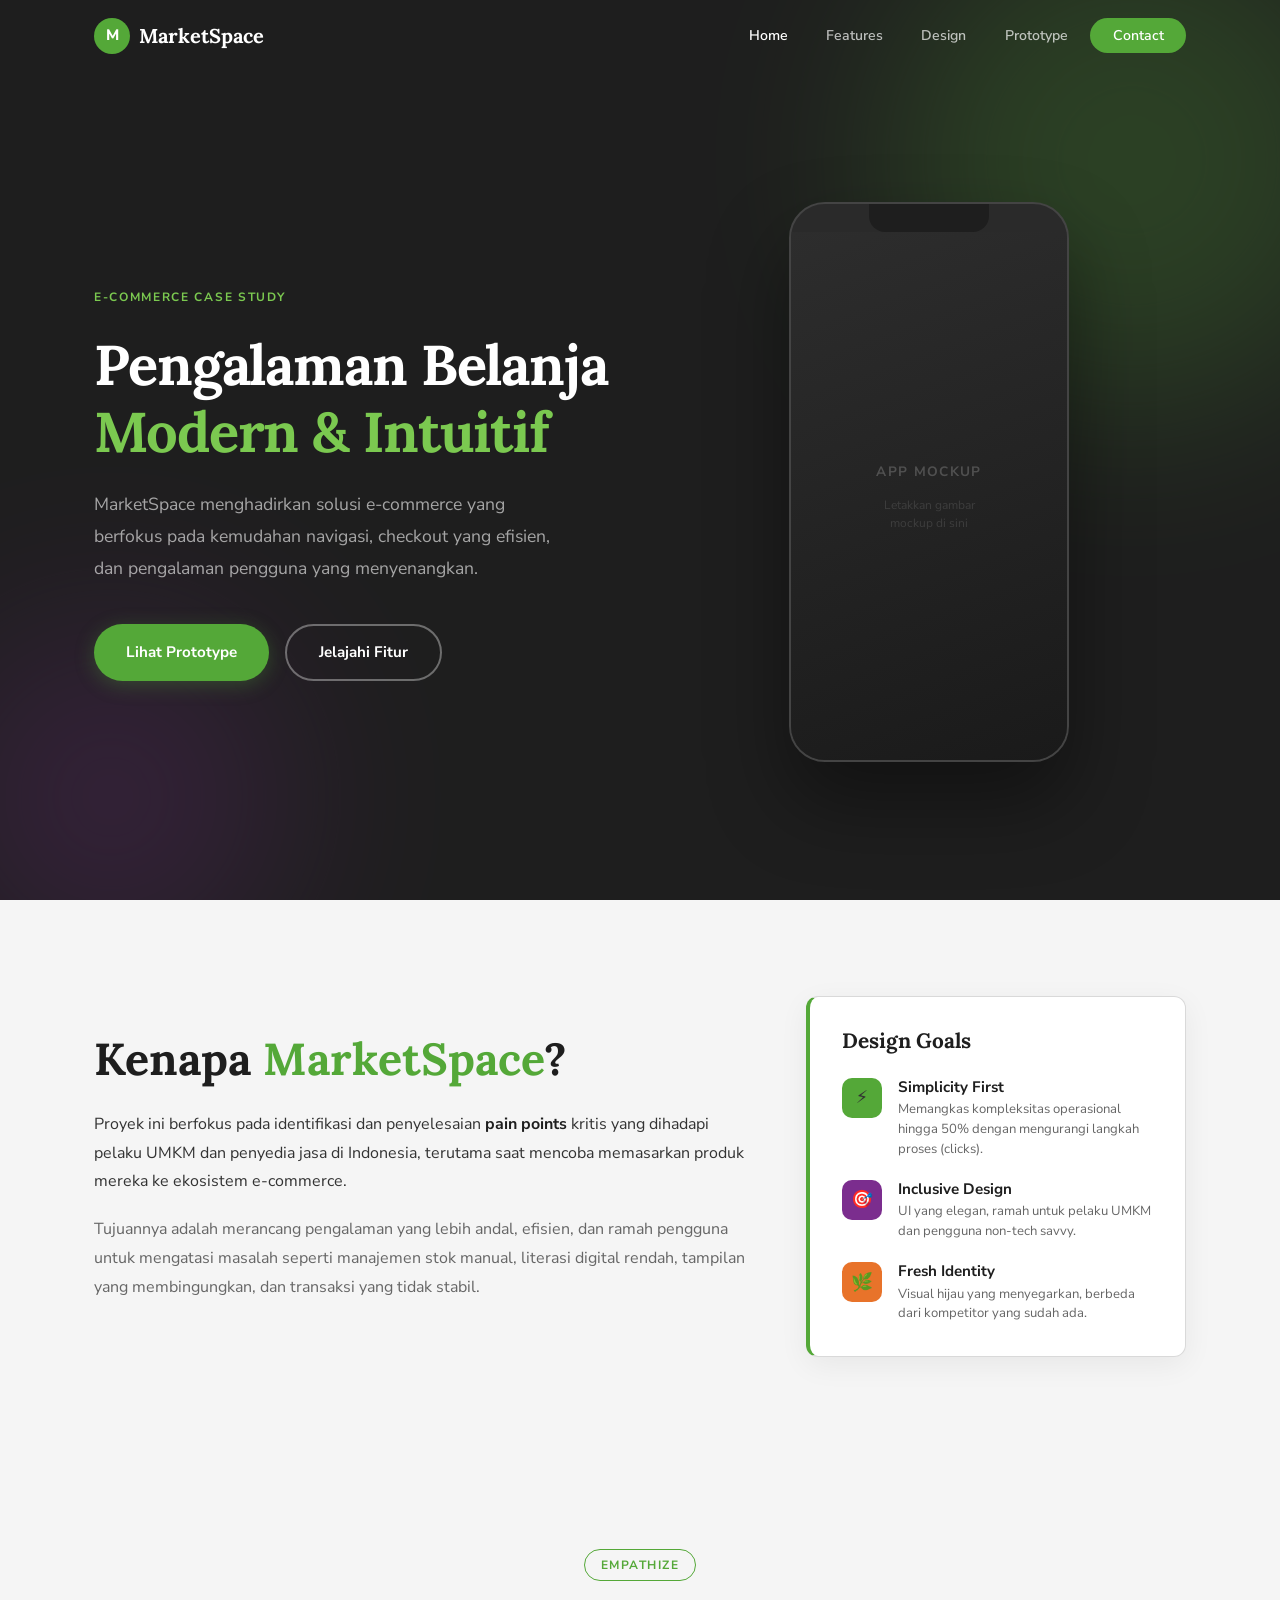
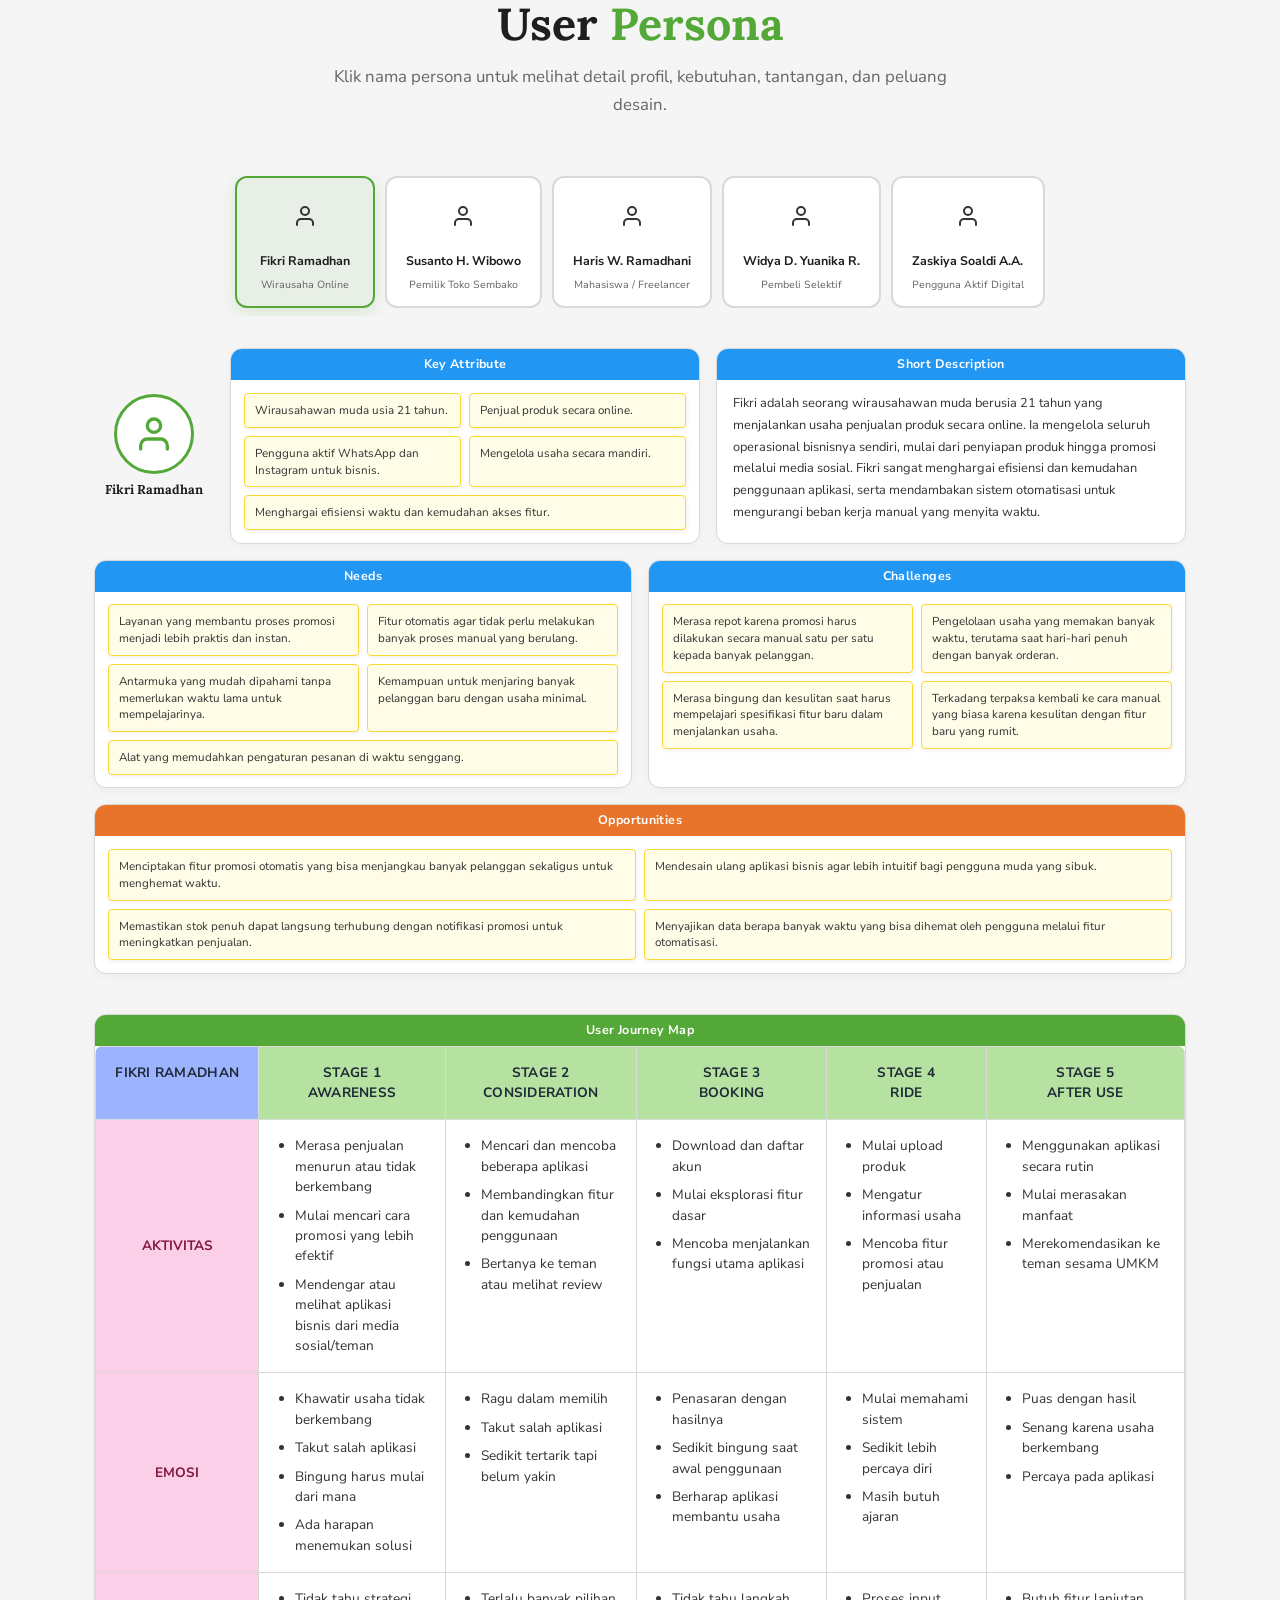
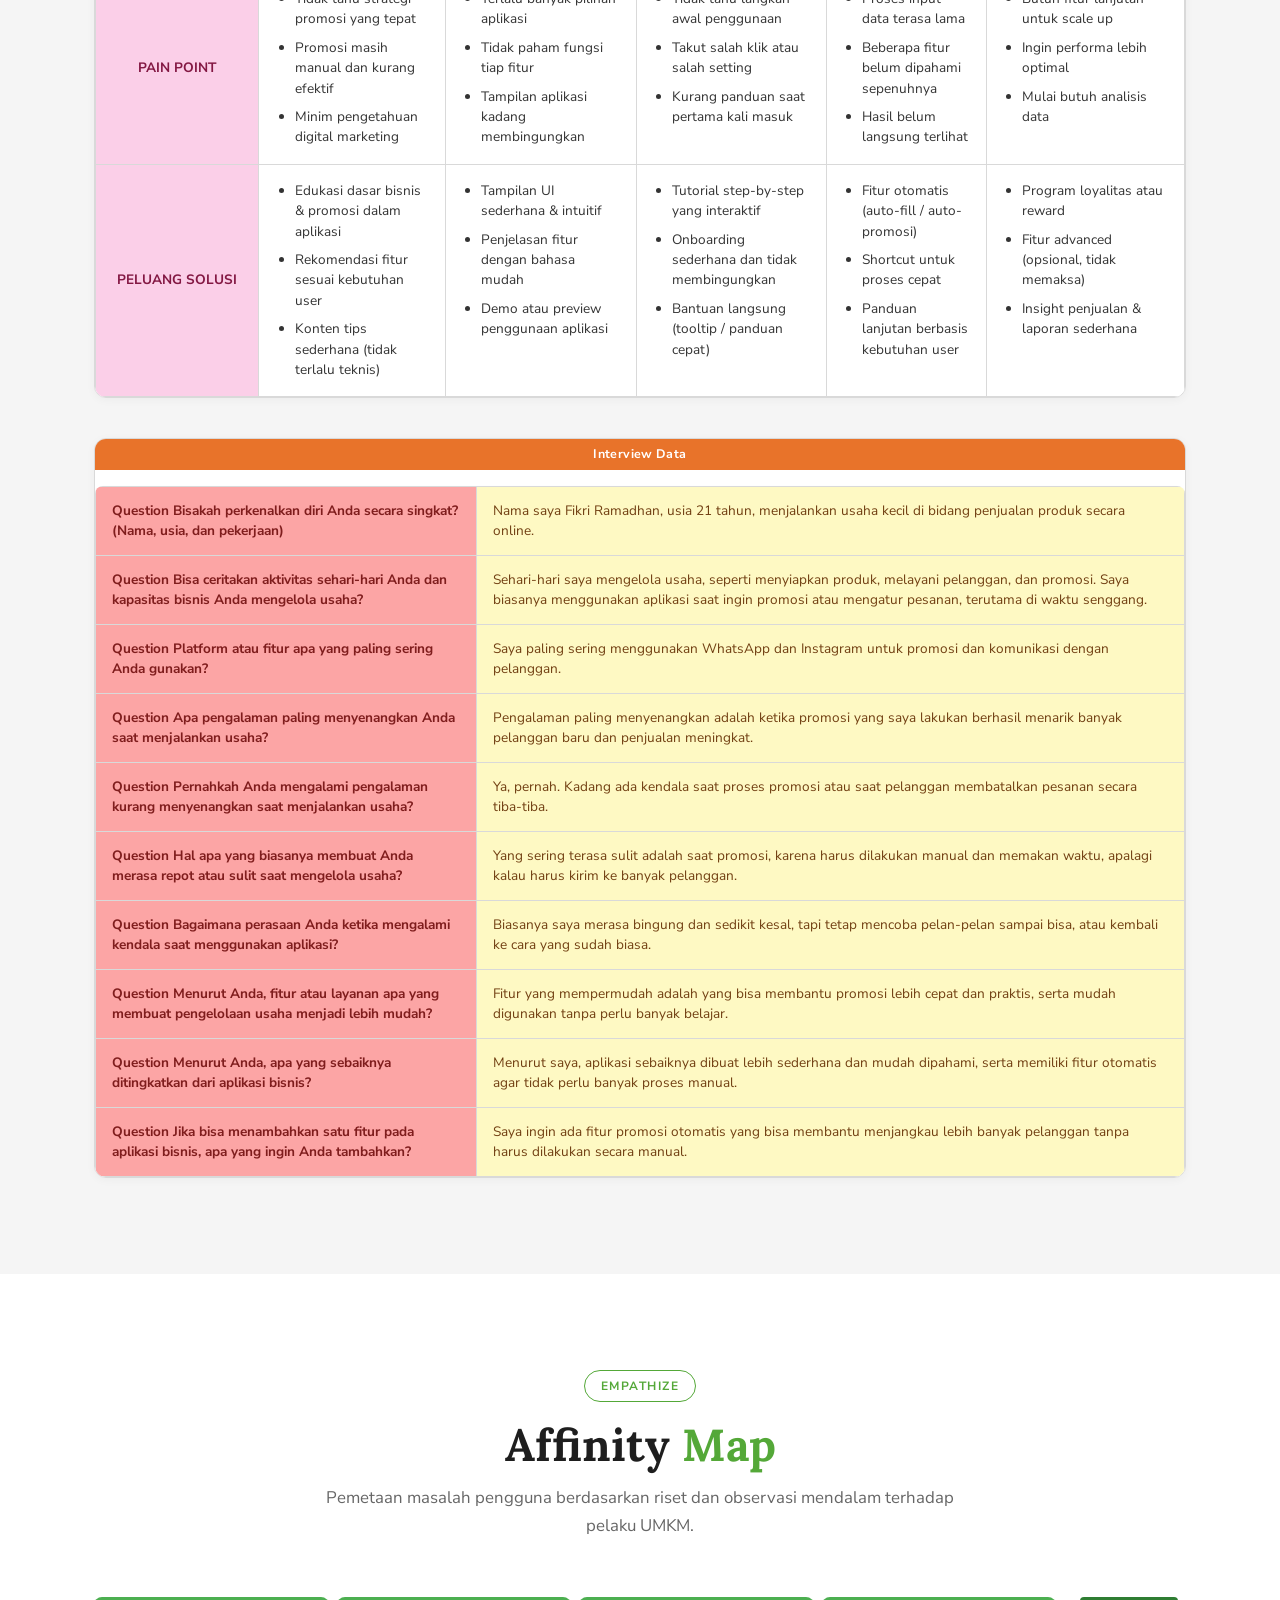
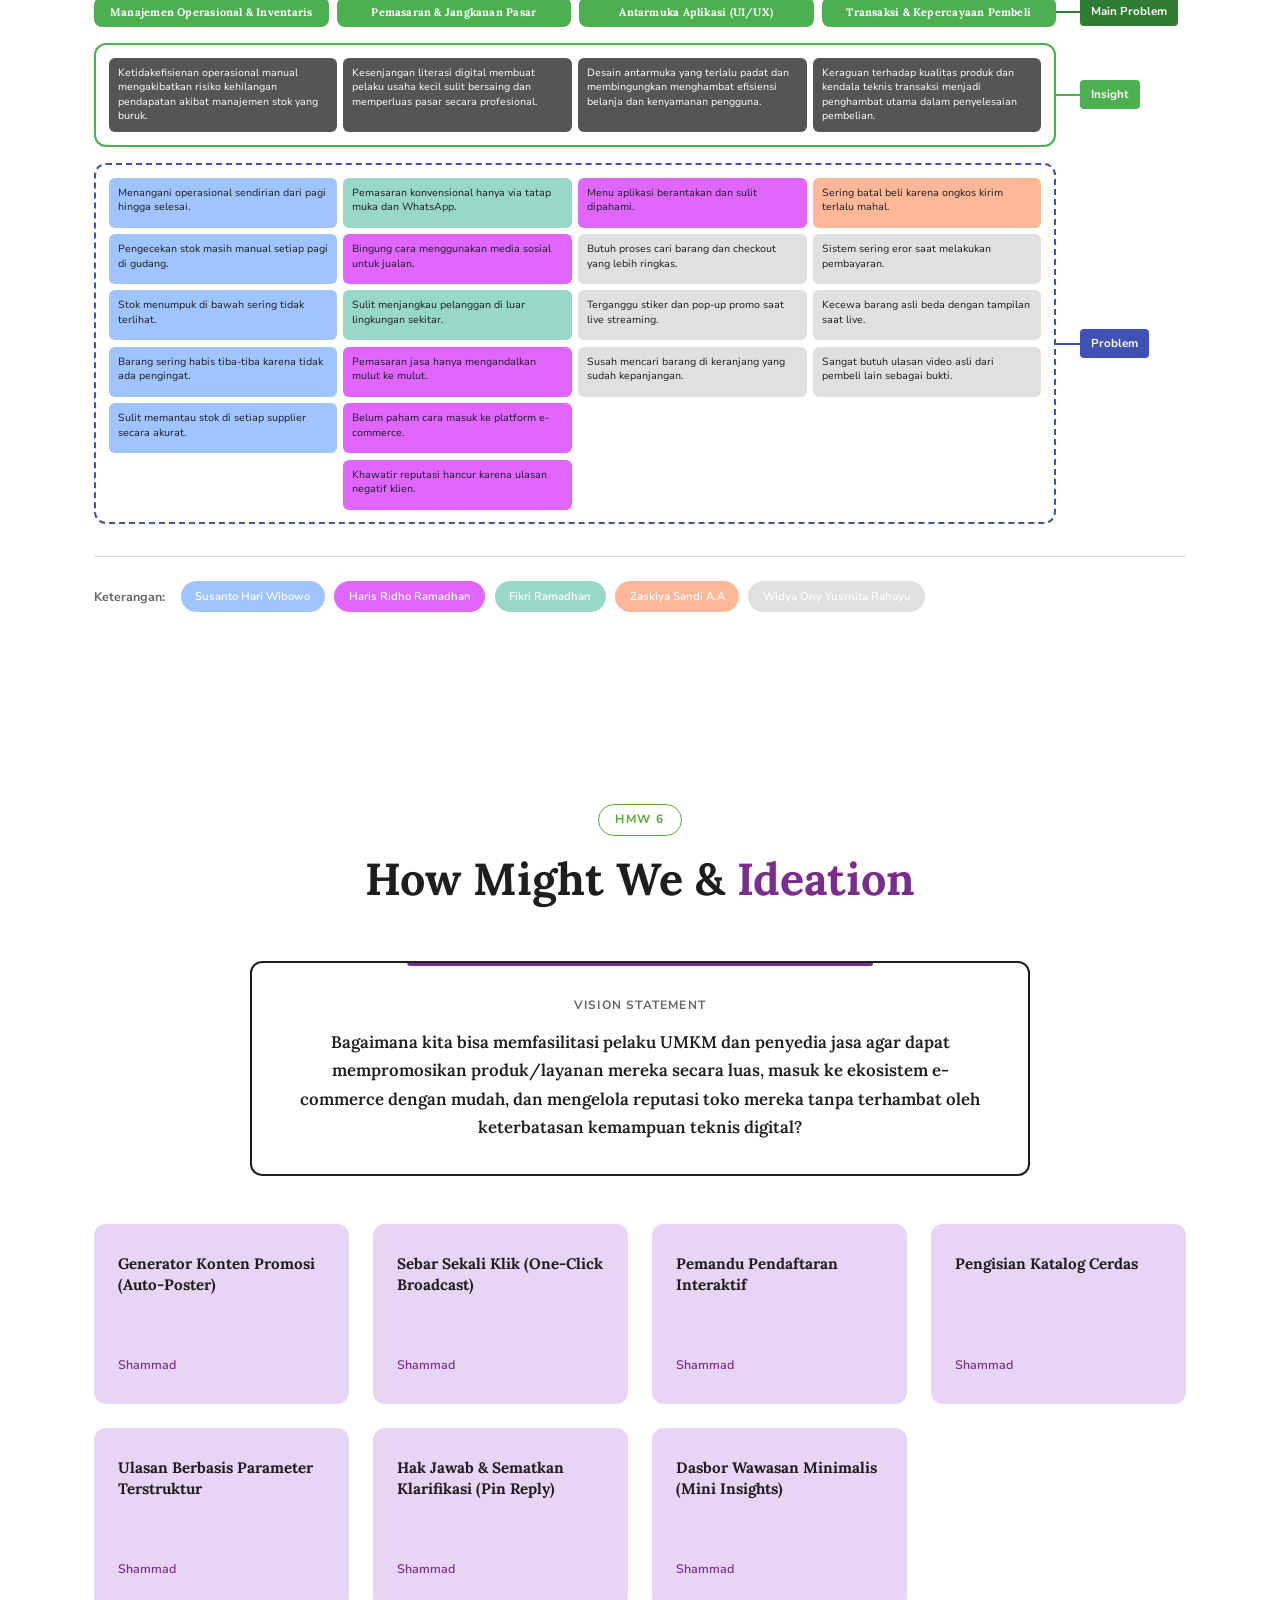
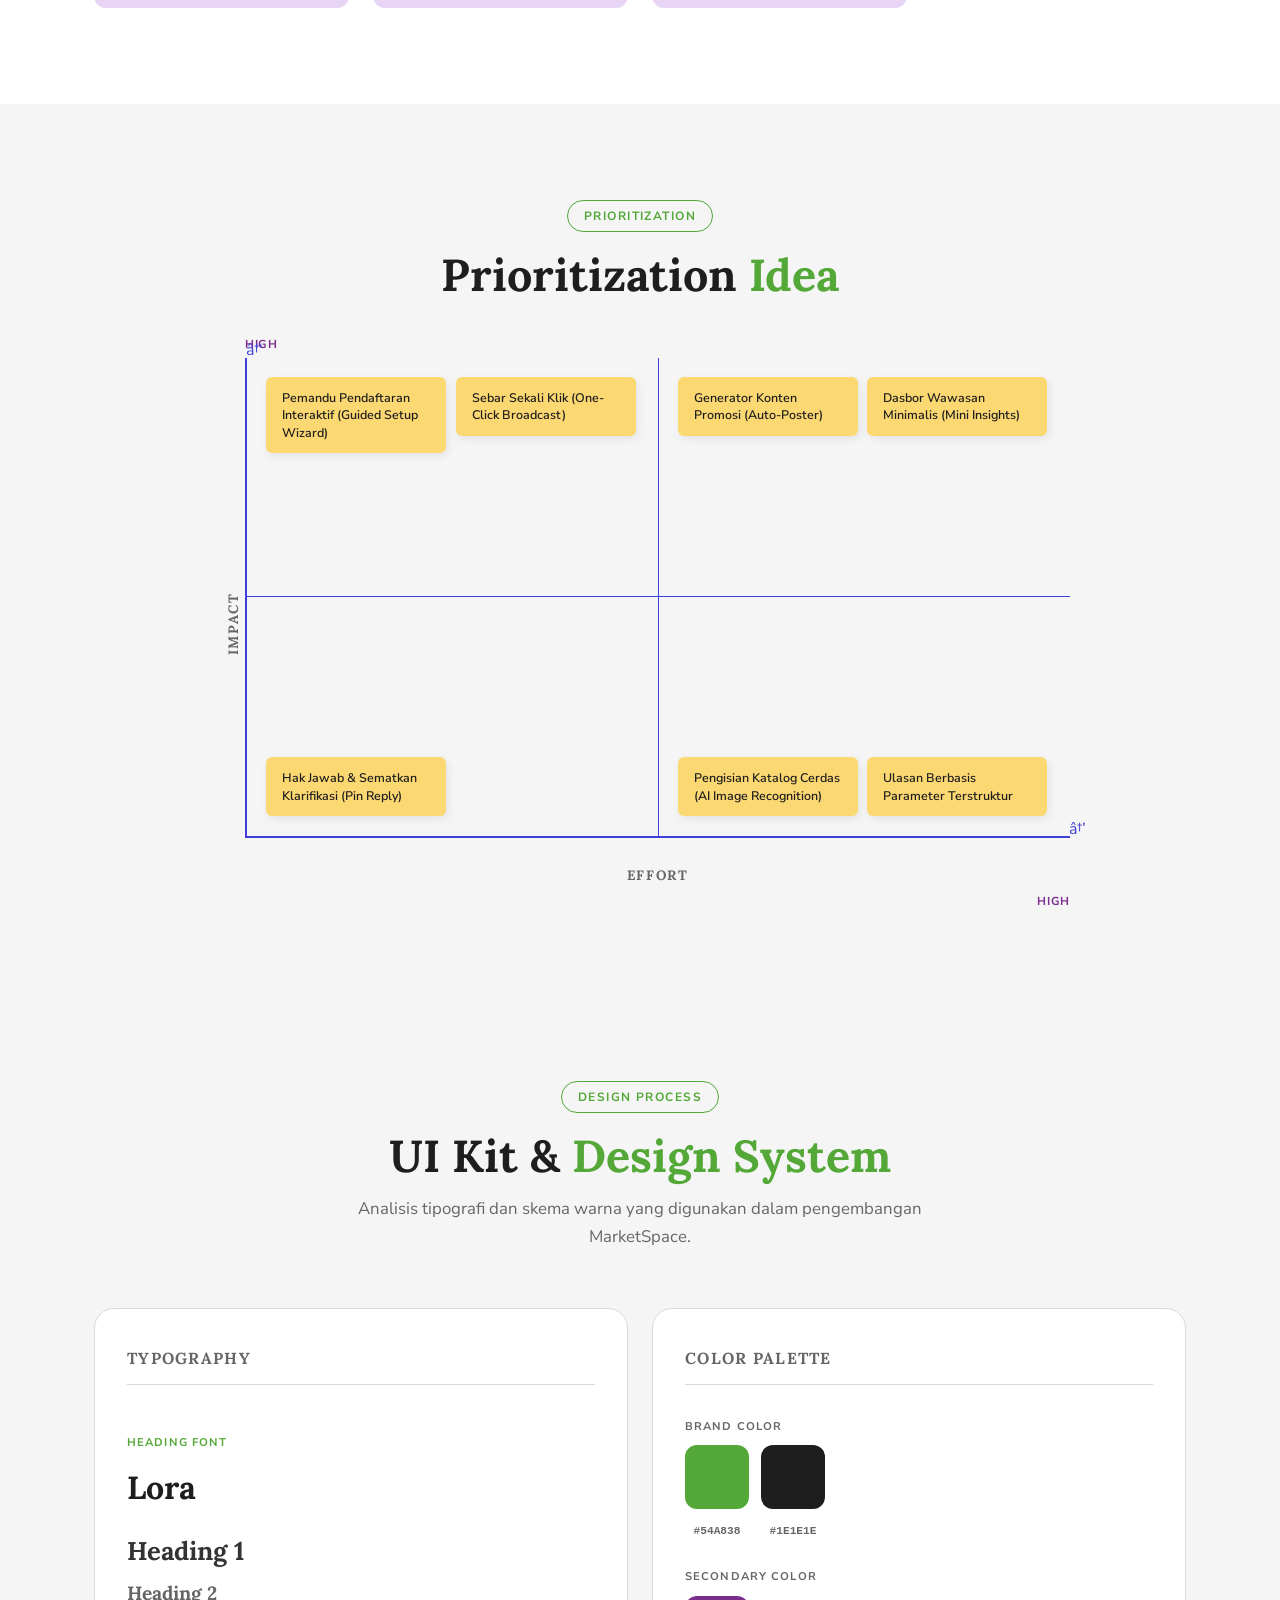
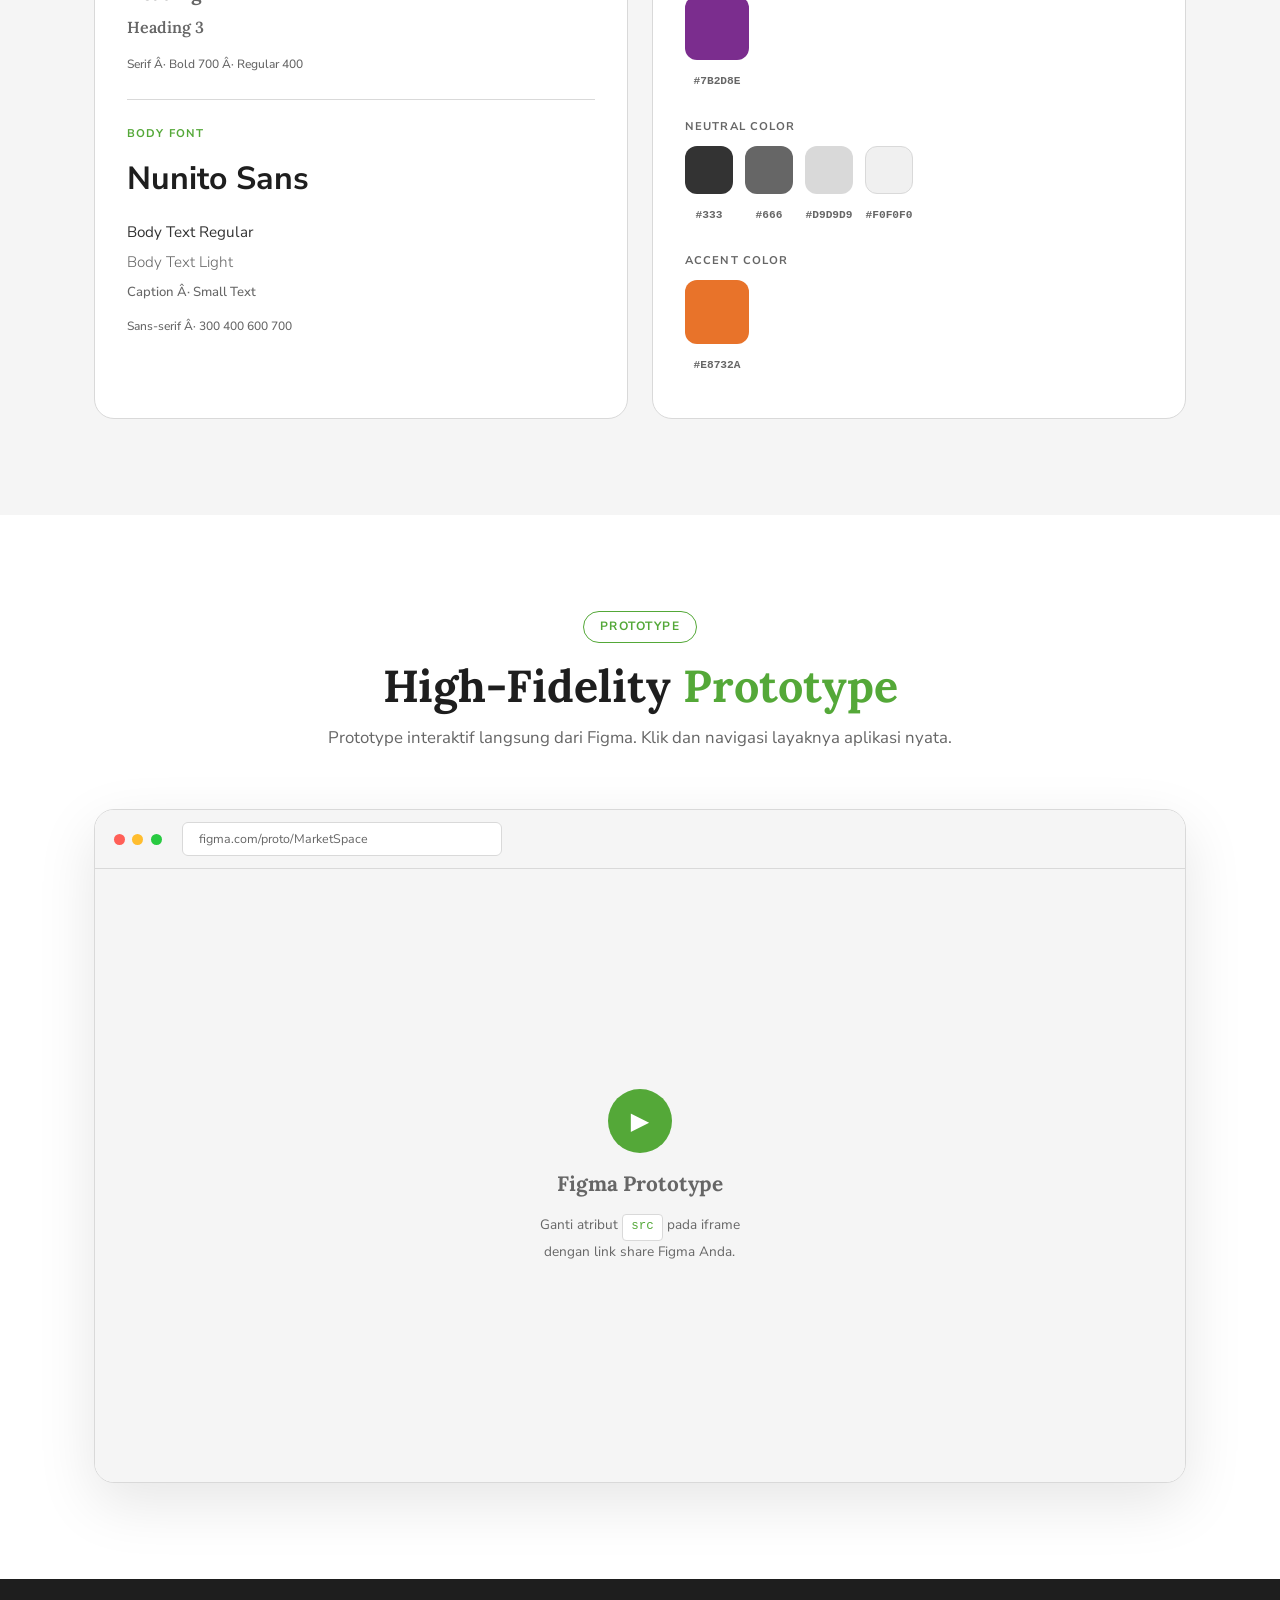
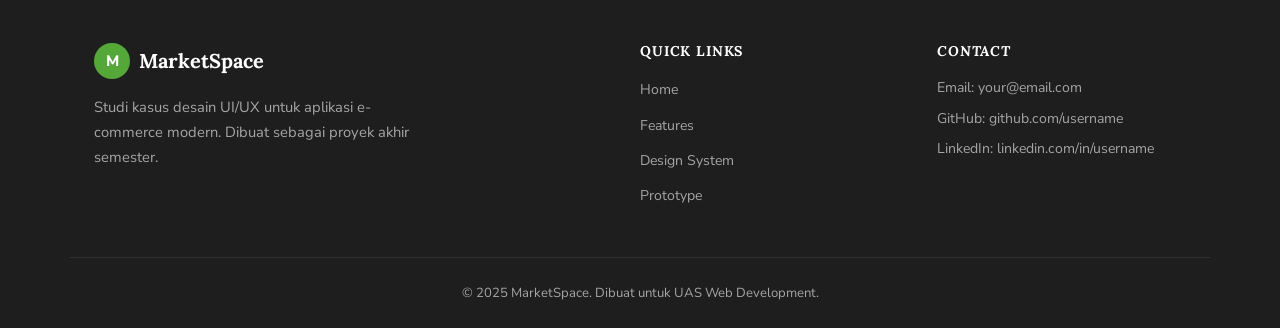
==== commit 51458f99: "membenarkan isi user persona dll" ====
--- a/index.html
+++ b/index.html
@@ -3,7 +3,7 @@
 <head>
   <meta charset="UTF-8" />
   <meta name="viewport" content="width=device-width, initial-scale=1.0" />
-  <title>MarketSpace - Studi Kasus E-Commerce</title>
+  <title>MarketSpace — Studi Kasus E-Commerce</title>
   <meta name="description" content="Studi kasus desain UI/UX untuk aplikasi e-commerce MarketSpace. Proyek portfolio web development." />
 
   <!-- Google Fonts: Lora + Nunito Sans -->
@@ -92,7 +92,7 @@
           <h3 class="about__goals-title">Design Goals</h3>
 
           <div class="about__goal">
-            <div class="about__goal-icon about__goal-icon--green"><svg width="24" height="24" viewBox="0 0 24 24" fill="none" stroke="currentColor" stroke-width="2"><polygon points="13 2 3 14 12 14 11 22 21 10 12 10 13 2"/></svg></div>
+            <div class="about__goal-icon about__goal-icon--green">⚡</div>
             <div>
               <h4 class="about__goal-name">Simplicity First</h4>
               <p class="about__goal-desc">Memangkas kompleksitas operasional hingga 50% dengan mengurangi langkah proses (clicks).</p>
@@ -100,7 +100,7 @@
           </div>
 
           <div class="about__goal">
-            <div class="about__goal-icon about__goal-icon--blue"><svg width="24" height="24" viewBox="0 0 24 24" fill="none" stroke="currentColor" stroke-width="2"><circle cx="12" cy="12" r="10"/><circle cx="12" cy="12" r="6"/><circle cx="12" cy="12" r="2"/></svg></div>
+            <div class="about__goal-icon about__goal-icon--blue">🎯</div>
             <div>
               <h4 class="about__goal-name">Inclusive Design</h4>
               <p class="about__goal-desc">UI yang elegan, ramah untuk pelaku UMKM dan pengguna non-tech savvy.</p>
@@ -108,7 +108,7 @@
           </div>
 
           <div class="about__goal">
-            <div class="about__goal-icon about__goal-icon--brand"><svg width="24" height="24" viewBox="0 0 24 24" fill="none" stroke="currentColor" stroke-width="2"><path d="M6 3v12"/><path d="M18 9a3 3 0 1 0 0-6 3 3 0 0 0 0 6z"/><path d="M6 21a3 3 0 1 0 0-6 3 3 0 0 0 0 6z"/><path d="M18 9a9 9 0 0 1-9 9"/></svg></div>
+            <div class="about__goal-icon about__goal-icon--brand">🌿</div>
             <div>
               <h4 class="about__goal-name">Fresh Identity</h4>
               <p class="about__goal-desc">Visual hijau yang menyegarkan, berbeda dari kompetitor yang sudah ada.</p>
@@ -169,12 +169,12 @@
               <div class="persona__section-box">
                 <h4 class="persona__section-title persona__section-title--blue">Key Attribute</h4>
                 <div class="persona__stickies">
-                  <div class="persona__sticky">Mahasiswa muda, usia 21 tahun</div>
-                  <div class="persona__sticky">Punya produk yang dijual secara online</div>
-                  <div class="persona__sticky">Pengguna aktif WhatsApp dan Instagram untuk bisnis</div>
-                  <div class="persona__sticky">Menghargai kemudahan dan efisiensi</div>
-                  <div class="persona__sticky">Perlu pengalaman yang mudah dalam Cash on Delivery</div>
-                </div>
+                  <div class="persona__sticky">Wirausahawan muda usia 21 tahun.</div>
+                  <div class="persona__sticky">Penjual produk secara online.</div>
+                  <div class="persona__sticky">Pengguna aktif WhatsApp dan Instagram untuk bisnis.</div>
+                  <div class="persona__sticky">Mengelola usaha secara mandiri.</div>
+                  <div class="persona__sticky">Menghargai efisiensi waktu dan kemudahan akses fitur.</div>
+</div>
               </div>
               <div class="persona__section-box">
                 <h4 class="persona__section-title persona__section-title--blue">Short Description</h4>
@@ -186,22 +186,21 @@
               <div class="persona__section-box">
                 <h4 class="persona__section-title persona__section-title--blue">Needs</h4>
                 <div class="persona__stickies">
-                  <div class="persona__sticky">Kemudahan dalam mengelola pesanan agar tidak terjadi kesalahan</div>
-                  <div class="persona__sticky">Fitur pendukung yang bisa menyesuaikan produk sesuai permintaan konsumen</div>
-                  <div class="persona__sticky">Alur toko yang mudah diakses dengan antarmuka sederhana</div>
-                  <div class="persona__sticky">Kemampuan meningkatkan cara efektif untuk menjangkau calon pembeli</div>
-                  <div class="persona__sticky">Pengelolaan produk dan informasi secara cepat dan real-time</div>
-                </div>
+                  <div class="persona__sticky">Layanan yang membantu proses promosi menjadi lebih praktis dan instan.</div>
+                  <div class="persona__sticky">Fitur otomatis agar tidak perlu melakukan banyak proses manual yang berulang.</div>
+                  <div class="persona__sticky">Antarmuka yang mudah dipahami tanpa memerlukan waktu lama untuk mempelajarinya.</div>
+                  <div class="persona__sticky">Kemampuan untuk menjaring banyak pelanggan baru dengan usaha minimal.</div>
+                  <div class="persona__sticky">Alat yang memudahkan pengaturan pesanan di waktu senggang.</div>
+</div>
               </div>
               <div class="persona__section-box">
                 <h4 class="persona__section-title persona__section-title--blue">Challenges</h4>
                 <div class="persona__stickies">
-                  <div class="persona__sticky">Pesanan sering kurang/cacat dari distributor, sulit memverifikasi kualitas</div>
-                  <div class="persona__sticky">Mengandalkan stok yang tersedia, harus menunggu restock dari supplier</div>
-                  <div class="persona__sticky">Pemasukan tidak konsisten, pengelolaan keuangan masih manual</div>
-                  <div class="persona__sticky">Produksi dilakukan sendiri tanpa bantuan digital</div>
-                  <div class="persona__sticky">Pemasaran hanya bergantung pada media sosial yang terbatas jangkauannya</div>
-                </div>
+                  <div class="persona__sticky">Merasa repot karena promosi harus dilakukan secara manual satu per satu kepada banyak pelanggan.</div>
+                  <div class="persona__sticky">Pengelolaan usaha yang memakan banyak waktu, terutama saat hari-hari penuh dengan banyak orderan.</div>
+                  <div class="persona__sticky">Merasa bingung dan kesulitan saat harus mempelajari spesifikasi fitur baru dalam menjalankan usaha.</div>
+                  <div class="persona__sticky">Terkadang terpaksa kembali ke cara manual yang biasa karena kesulitan dengan fitur baru yang rumit.</div>
+</div>
               </div>
             </div>
             <!-- Bottom Row -->
@@ -209,11 +208,11 @@
               <div class="persona__section-box">
                 <h4 class="persona__section-title persona__section-title--orange">Opportunities</h4>
                 <div class="persona__stickies">
-                  <div class="persona__sticky">Fitur "produksi/bisnis" yang mengoptimalkan pengelolaan dari bahan baku ke produk</div>
-                  <div class="persona__sticky">Proses pencarian dan distribusi produk yang terstruktur dan bisa dipasarkan langsung</div>
-                  <div class="persona__sticky">Dashboard lengkap untuk tracking order, stok, dan pengiriman</div>
-                  <div class="persona__sticky">Fitur auto-restock dengan notifikasi stok minimum</div>
-                </div>
+                  <div class="persona__sticky">Menciptakan fitur promosi otomatis yang bisa menjangkau banyak pelanggan sekaligus untuk menghemat waktu.</div>
+                  <div class="persona__sticky">Mendesain ulang aplikasi bisnis agar lebih intuitif bagi pengguna muda yang sibuk.</div>
+                  <div class="persona__sticky">Memastikan stok penuh dapat langsung terhubung dengan notifikasi promosi untuk meningkatkan penjualan.</div>
+                  <div class="persona__sticky">Menyajikan data berapa banyak waktu yang bisa dihemat oleh pengguna melalui fitur otomatisasi.</div>
+</div>
               </div>
             </div>
             
@@ -221,7 +220,7 @@
             <div class="persona__journey-row">
               <div class="persona__section-box">
                 <h4 class="persona__section-title persona__section-title--green">User Journey Map</h4>
-                                                <div class="persona__journey-table-wrapper">
+                                                                                                <div class="persona__journey-table-wrapper">
                   <table class="persona__journey-table">
                     <thead>
                       <tr>
@@ -244,10 +243,10 @@
                       </tr>
                       <tr>
                         <td>EMOSI</td>
-                        <td><ul><li>Khawatir usaha tidak berkembang</li><li>Bingung harus mulai dari mana</li><li>Ada harapan menemukan solusi</li></ul></td>
+                        <td><ul><li>Khawatir usaha tidak berkembang</li><li>Takut salah aplikasi</li><li>Bingung harus mulai dari mana</li><li>Ada harapan menemukan solusi</li></ul></td>
                         <td><ul><li>Ragu dalam memilih</li><li>Takut salah aplikasi</li><li>Sedikit tertarik tapi belum yakin</li></ul></td>
                         <td><ul><li>Penasaran dengan hasilnya</li><li>Sedikit bingung saat awal penggunaan</li><li>Berharap aplikasi membantu usaha</li></ul></td>
-                        <td><ul><li>Mulai memahami sistem</li><li>Sedikit lebih percaya diri</li><li>Masih butuh arahan</li></ul></td>
+                        <td><ul><li>Mulai memahami sistem</li><li>Sedikit lebih percaya diri</li><li>Masih butuh ajaran</li></ul></td>
                         <td><ul><li>Puas dengan hasil</li><li>Senang karena usaha berkembang</li><li>Percaya pada aplikasi</li></ul></td>
                       </tr>
                       <tr>
@@ -342,46 +341,47 @@
               <div class="persona__section-box">
                 <h4 class="persona__section-title persona__section-title--blue">Key Attribute</h4>
                 <div class="persona__stickies">
-                  <div class="persona__sticky">Pria wiraswasta berusia 44 tahun</div>
-                  <div class="persona__sticky">Mengandalkan pembukuan sederhana berbasis catatan manual</div>
-                  <div class="persona__sticky">Memiliki kebiasaan pengecekan stok secara manual setiap hari</div>
-                </div>
+                  <div class="persona__sticky">Wirausaha pemilik toko sembako dan plastik.</div>
+                  <div class="persona__sticky">Berorientasi pada pelayanan pelanggan dan perputaran uang yang cepat.</div>
+                  <div class="persona__sticky">Memiliki keterbatasan dalam pemahaman teknologi promosi.</div>
+</div>
               </div>
               <div class="persona__section-box">
                 <h4 class="persona__section-title persona__section-title--blue">Short Description</h4>
-                <p class="persona__desc-text">Susanto Hari Wibowo adalah seorang wiraswasta berusia 44 tahun yang mengelola toko sembako dan plastik. Kesehariannya dihabiskan dengan mengecek stok barang dari gudang ke display serta melayani pembeli eceran dan pedagang makanan. Fokus utamanya adalah memastikan ketersediaan barang agar tidak mengecewakan pelanggan, namun ia masih menghadapi kendala dalam pengukuran stok yang akurat dan pemanfaatan teknologi untuk promosi.</p>
+                <p class="persona__desc-text">Susanto Hari Wibowo adalah seorang wiraswasta berusia 44 tahun yang mengelola toko sembako dan plastik. Kesehariannya dihabiskan dengan mengelola stok barang dari gudang ke display serta melayani pembeli eceran dan pedagang makanan. Fokus utamanya adalah memastikan ketersediaan barang agar tidak mengecewakan pelanggan, namun ia masih menghadapi kendala dalam pengukuran stok yang akurat dan pemanfaatan teknologi untuk promosi.</p>
               </div>
             </div>
             <div class="persona__mid">
               <div class="persona__section-box">
                 <h4 class="persona__section-title persona__section-title--blue">Needs</h4>
                 <div class="persona__stickies">
-                  <div class="persona__sticky">Fitur validasi/chat penjual dan pembeli agar lebih mudah bertransaksi</div>
-                  <div class="persona__sticky">Aplikasi yang membantu menghindari kekeliruan jumlah stok barang</div>
-                  <div class="persona__sticky">Penyediaan tempat mengelompokkan penjualan berdasarkan kategori</div>
-                  <div class="persona__sticky">Penyederhanaan fitur yang membantu penjual dan pelanggan</div>
-                  <div class="persona__sticky">Kemudahan menampilkan produk dan sistem promo sederhana</div>
-                </div>
+                  <div class="persona__sticky">Memastikan stok plastik dan sembako selalu tersedia saat pelanggan datang.</div>
+                  <div class="persona__sticky">Aplikasi yang mampu mencatat jumlah stok barang secara akurat agar tidak kehabisan stok.</div>
+                  <div class="persona__sticky">Pencatatan harga dari setiap supplier untuk perbandingan atau dokumentasi.</div>
+                  <div class="persona__sticky">Proses pencatatan stok yang lebih terukur dari gudang ke display.</div>
+                  <div class="persona__sticky">Strategi penjualan seperti borongan yang mempercepat perputaran uang.</div>
+</div>
               </div>
               <div class="persona__section-box">
                 <h4 class="persona__section-title persona__section-title--blue">Challenges</h4>
                 <div class="persona__stickies">
-                  <div class="persona__sticky">Sulit mengetahui kapan harus restock, butuh manajemen stok otomatis</div>
-                  <div class="persona__sticky">Belum menerapkan teknologi digital dalam operasional toko</div>
-                  <div class="persona__sticky">Pengecekan barang masih manual karena belum ada karyawan</div>
-                  <div class="persona__sticky">Barang sering rusak saat pengiriman dari gudang ke display</div>
-                </div>
+                  <div class="persona__sticky">Sering mengira stok masih ada di tumpukan bawah, padahal sudah habis.</div>
+                  <div class="persona__sticky">Kehilangan pelanggan harian jika barang yang dicari sering kosong.</div>
+                  <div class="persona__sticky">Pengalaman buruk mendapatkan kualitas barang plastik tipis/mudah robek yang tidak sesuai foto saat memesan online dari supplier baru.</div>
+                  <div class="persona__sticky">Kurang memahami cara melakukan promosi dengan menggunakan teknologi.</div>
+                  <div class="persona__sticky">Seluruh proses pengelolaan stok di gudang masih dilakukan secara manual di sela-sela melayani pembeli.</div>
+</div>
               </div>
             </div>
             <div class="persona__bottom">
               <div class="persona__section-box">
                 <h4 class="persona__section-title persona__section-title--orange">Opportunities</h4>
                 <div class="persona__stickies">
-                  <div class="persona__sticky">Fitur pencarian stok yang detail untuk pengelolaan gudang</div>
-                  <div class="persona__sticky">Fitur analisis penjualan dan keuntungan otomatis</div>
-                  <div class="persona__sticky">Kemudahan penggunaan aplikasi yang ramah untuk pengguna non-tech</div>
-                  <div class="persona__sticky">Fitur auto-restock dan pemberitahuan stok minimum otomatis</div>
-                </div>
+                  <div class="persona__sticky">Pengembangan fitur pencatatan stok yang memberikan peringatan saat barang mencapai batas minimum.</div>
+                  <div class="persona__sticky">Fitur untuk membundel dan mencatat rincian harga serta kualitas barang dari berbagai supplier.</div>
+                  <div class="persona__sticky">Integrasi sistem gudang dan display untuk mempermudah monitoring ketersediaan barang tanpa harus cek fisik terus-menerus.</div>
+                  <div class="persona__sticky">Fitur rating terhadap supplier untuk memastikan order barang berkualitas di masa depan.</div>
+</div>
               </div>
             </div>
             
@@ -389,7 +389,7 @@
             <div class="persona__journey-row">
               <div class="persona__section-box">
                 <h4 class="persona__section-title persona__section-title--green">User Journey Map</h4>
-                                                <div class="persona__journey-table-wrapper">
+                                                                                                <div class="persona__journey-table-wrapper">
                   <table class="persona__journey-table">
                     <thead>
                       <tr>
@@ -511,47 +511,47 @@
               <div class="persona__section-box">
                 <h4 class="persona__section-title persona__section-title--blue">Key Attribute</h4>
                 <div class="persona__stickies">
-                  <div class="persona__sticky">Pria mahasiswa di ITS</div>
-                  <div class="persona__sticky">Berencana memulai bisnis freelance kreatif</div>
-                  <div class="persona__sticky">Memiliki keterampilan teknis dan pengalaman e-commerce</div>
-                  <div class="persona__sticky">Memiliki keahlian desain produk di bidang kreatif</div>
-                </div>
+                  <div class="persona__sticky">Mahasiswa aktif.</div>
+                  <div class="persona__sticky">Mulai membuat aset UI, logo, serta prototip.</div>
+                  <div class="persona__sticky">Visioner namun menyesuaikan diri terhadap teknis pemasaran e-commerce.</div>
+                  <div class="persona__sticky">Memiliki rutinitas padat (belajar, organisasi, dan usaha).</div>
+</div>
               </div>
               <div class="persona__section-box">
                 <h4 class="persona__section-title persona__section-title--blue">Short Description</h4>
-                <p class="persona__desc-text">Haris adalah seorang mahasiswa aktif jurusan Desain Produk di Institut Teknologi Sepuluh November yang memiliki semangat kewirausahaan. Untuk mengatasi kejenuhan dan rutinitas kuliah yang berulang, ia mendirikan usaha jasa kreatif bersama lima orang temannya. Meskipun memiliki keahlian teknis dalam desain, Haris menghadapi tantangan besar dalam memperluas jangkauan pasar dan merasa awam dalam mengoperasikan platform e-commerce untuk menjual jasa profesionalnya.</p>
+                <p class="persona__desc-text">Haris adalah seorang mahasiswa aktif jurusan Desain Produk di Institut Teknologi Sepuluh Nopember yang memiliki semangat kewirausahaan. Untuk mengatasi kejenuhan dari rutinitas kuliah yang berulang, ia mendirikan usaha jasa kreatif bersama lima orang temannya. Meskipun memiliki keahlian teknis dalam desain, Haris menghadapi tantangan besar dalam memperluas jangkauan pasar dan merasa awam dalam mengoperasikan platform e-commerce untuk menjual jasa profesionalnya.</p>
               </div>
             </div>
             <div class="persona__mid">
               <div class="persona__section-box">
                 <h4 class="persona__section-title persona__section-title--blue">Needs</h4>
                 <div class="persona__stickies">
-                  <div class="persona__sticky">Halaman khusus display portofolio agar produk lebih menarik</div>
-                  <div class="persona__sticky">Fitur promosi di luar marketplace untuk memaksimalkan jangkauan</div>
-                  <div class="persona__sticky">Filter pencarian berdasarkan kebutuhan spesifik pelanggan</div>
-                  <div class="persona__sticky">Integrasi/import order untuk memudahkan pengelolaan</div>
-                  <div class="persona__sticky">Peta lokasi yang terhubung dengan order dan pengiriman</div>
-                </div>
+                  <div class="persona__sticky">Pemahaman untuk beralih dari pemasaran konvensional ke platform e-commerce (Shopee, Tokopedia, Lazada).</div>
+                  <div class="persona__sticky">Membutuhkan panduan terkait cara memasang produk jasa di platform digital agar mudah dipahami pengguna baru.</div>
+                  <div class="persona__sticky">Adanya fitur kategori yang sesuai dengan jenis produk/jasa untuk memudahkan calon pelanggan.</div>
+                  <div class="persona__sticky">Memahami algoritma e-commerce untuk meningkatkan produktivitas pesanan.</div>
+                  <div class="persona__sticky">Membutuhkan alur kerja yang tidak bertentangan antara proyek akhir dengan tugas kuliah.</div>
+</div>
               </div>
               <div class="persona__section-box">
                 <h4 class="persona__section-title persona__section-title--blue">Challenges</h4>
                 <div class="persona__stickies">
-                  <div class="persona__sticky">Proses penjualan berbelit dan tidak efisien</div>
-                  <div class="persona__sticky">Tidak ada tempat untuk upload portfolio/contoh kerja</div>
-                  <div class="persona__sticky">Pembayaran manual yang tidak efisien</div>
-                  <div class="persona__sticky">Kurang tahu platform online untuk menjual jasa profesional</div>
-                </div>
+                  <div class="persona__sticky">Lingkup pemasaran saat ini hanya terbatas pada pertemanan dan mata kuliah, sehingga pesanan sering sepi.</div>
+                  <div class="persona__sticky">Pemrosesan yang kurang efektif terhadap proses pemasaran.</div>
+                  <div class="persona__sticky">Merasa awam dan tidak tahu cara menjual jasa melalui platform belanja online.</div>
+                  <div class="persona__sticky">Kesulitan mencari cara baru untuk melakukan promosi proyek, di tengah kesibukan tugas kuliah yang menumpuk.</div>
+</div>
               </div>
             </div>
             <div class="persona__bottom">
               <div class="persona__section-box">
                 <h4 class="persona__section-title persona__section-title--orange">Opportunities</h4>
                 <div class="persona__stickies">
-                  <div class="persona__sticky">Penyederhanaan dan efisiensi proses pemasaran produk/jasa</div>
-                  <div class="persona__sticky">UI/UX halaman katalog/portfolio yang clean di platform</div>
-                  <div class="persona__sticky">Filter/kategori untuk membedakan jual produk dan jual jasa</div>
-                  <div class="persona__sticky">Pembuatan produk collection dan portfolio digital</div>
-                </div>
+                  <div class="persona__sticky">Memanfaatkan algoritma platform digital untuk memantau tren pasar secara real-time.</div>
+                  <div class="persona__sticky">Menciptakan aset UI dan desain ke dalam kategori produk yang ideal di e-commerce agar terlihat profesional.</div>
+                  <div class="persona__sticky">Menggunakan fitur kategori untuk membantu pelanggan mengenali dengan cepat jasa apa yang ditawarkan tanpa harus banyak bertanya.</div>
+                  <div class="persona__sticky">Pemanfaatan panduan aplikasi untuk mempermudah transisi dari metode pemasaran lama ke metode baru yang lebih digital.</div>
+</div>
               </div>
             </div>
             
@@ -559,7 +559,55 @@
             <div class="persona__journey-row">
               <div class="persona__section-box">
                 <h4 class="persona__section-title persona__section-title--green">User Journey Map</h4>
-                                </div>
+                                                <div class="persona__journey-table-wrapper">
+                  <table class="persona__journey-table">
+                    <thead>
+                      <tr>
+                        <th>HARIS RIDHO RAMADHAN</th>
+                        <th>STAGE 1<br>AWARENESS</th>
+                        <th>STAGE 2<br>CONSIDERATION</th>
+                        <th>STAGE 3<br>BOOKING</th>
+                        <th>STAGE 4<br>RIDE</th>
+                        <th>STAGE 5<br>AFTER USE</th>
+                      </tr>
+                    </thead>
+                    <tbody>
+                      <tr>
+                        <td>AKTIVITAS</td>
+                        <td><ul><li>Mulai sadar kalau pemasaran usahanya masih kurang luas dan hanya dikenal di lingkungan teman</li></ul></td>
+                        <td><ul><li>Cari-cari platform jualan / e-commerce yang cocok untuk usaha jasa dan produknya</li></ul></td>
+                        <td><ul><li>Daftar akun dan mulai setup toko / profil usaha</li></ul></td>
+                        <td><ul><li>Upload jasa/produk lalu mulai menerima dan mengelola pesanan</li></ul></td>
+                        <td><ul><li>Menggunakan platform secara rutin untuk jualan dan promosi</li></ul></td>
+                      </tr>
+                      <tr>
+                        <td>EMOSI</td>
+                        <td><ul><li>Khawatir usahanya sulit berkembang kalau promosi tetap seperti sekarang</li></ul></td>
+                        <td><ul><li>Bingung memilih platform yang paling cocok, tapi penasaran untuk mencoba</li></ul></td>
+                        <td><ul><li>Semangat karena mulai mencoba hal baru, tapi agak bingung di awal</li></ul></td>
+                        <td><ul><li>Mulai merasa terbantu, tapi masih belajar memahami semua fitur</li></ul></td>
+                        <td><ul><li>Senang karena usaha lebih berkembang dan merasa platform membantu</li></ul></td>
+                      </tr>
+                      <tr>
+                        <td>PAIN POINT</td>
+                        <td><ul><li>Tidak tahu cara promosi digital yang efektif</li></ul></td>
+                        <td><ul><li>Banyak pilihan platform, jadi susah menentukan mana yang terbaik</li></ul></td>
+                        <td><ul><li>Bingung saat awal setup toko dan upload produk/jasa</li></ul></td>
+                        <td><ul><li>Sulit membagi waktu antara kuliah, tugas, dan order pelanggan</li></ul></td>
+                        <td><ul><li>Harus menjaga rating/reputasi toko agar pelanggan tetap percaya</li></ul></td>
+                      </tr>
+                      <tr>
+                        <td>PELUANG SOLUSI</td>
+                        <td><ul><li>Berikan edukasi tentang manfaat platform untuk membantu usaha kecil berkembang</li></ul></td>
+                        <td><ul><li>Sediakan penjelasan fitur platform dengan bahasa sederhana dan mudah dipahami</li></ul></td>
+                        <td><ul><li>Buat onboarding yang simpel dan step-by-step untuk pemula</li></ul></td>
+                        <td><ul><li>Tambahkan fitur yang membantu pengelolaan pesanan lebih praktis</li></ul></td>
+                        <td><ul><li>Berikan insight penjualan dan tips pengembangan usaha lanjutan</li></ul></td>
+                      </tr>
+                    </tbody>
+                  </table>
+                </div>
+              </div>
                 </div>
               </div>
 <!-- Interview Data -->
@@ -630,13 +678,12 @@
               <div class="persona__section-box">
                 <h4 class="persona__section-title persona__section-title--blue">Key Attribute</h4>
                 <div class="persona__stickies">
-                  <div class="persona__sticky">Mahasiswa aktif Manajemen</div>
-                  <div class="persona__sticky">Punya usaha eCommerce</div>
-                  <div class="persona__sticky">Pengguna aktif fitur Live Shopping</div>
-                  <div class="persona__sticky">Suka Freebie dan diskon</div>
-                  <div class="persona__sticky">Mengikuti banyak akun toko dan komunitas online</div>
-                  <div class="persona__sticky">Mahasiswa dengan pengalaman Manajemen</div>
-                </div>
+                  <div class="persona__sticky">Mahasiswa aktif semester 2.</div>
+                  <div class="persona__sticky">Pekerjaan sementara.</div>
+                  <div class="persona__sticky">Pengguna aktif fitur Live Shopping.</div>
+                  <div class="persona__sticky">Paham fitur teknis.</div>
+                  <div class="persona__sticky">Menggunakan fitur checkout dalam satu aplikasi.</div>
+</div>
               </div>
               <div class="persona__section-box">
                 <h4 class="persona__section-title persona__section-title--blue">Short Description</h4>
@@ -647,34 +694,34 @@
               <div class="persona__section-box">
                 <h4 class="persona__section-title persona__section-title--blue">Needs</h4>
                 <div class="persona__stickies">
-                  <div class="persona__sticky">Fitur perbandingan harga antar toko yang mudah diakses</div>
-                  <div class="persona__sticky">Tampilan katalog rapi dilengkapi filter detail</div>
-                  <div class="persona__sticky">Proses pemesanan bisa dilakukan kembali dengan sekali klik</div>
-                  <div class="persona__sticky">Live streaming yang bisa membandingkan produk langsung</div>
-                  <div class="persona__sticky">Checkout otomatis dan terintegrasi promosi</div>
-                </div>
+                  <div class="persona__sticky">Fitur pembanding harga dan ongkir yang praktis.</div>
+                  <div class="persona__sticky">Tampilan live yang bersih dari gangguan komentar agar detail produk terlihat jelas.</div>
+                  <div class="persona__sticky">Sistem manajemen keranjang yang bisa difilter berdasarkan kategori atau toko.</div>
+                  <div class="persona__sticky">Jaminan kualitas barang agar sesuai dengan yang ditampilkan saat live streaming.</div>
+                  <div class="persona__sticky">Notifikasi yang hanya relevan dengan situasi pengiriman atau diskon wishlist.</div>
+</div>
               </div>
               <div class="persona__section-box">
                 <h4 class="persona__section-title persona__section-title--blue">Challenges</h4>
                 <div class="persona__stickies">
-                  <div class="persona__sticky">Terlalu banyak promo sulit dibedakan mana yang asli</div>
-                  <div class="persona__sticky">Informasi produk tidak konsisten antar toko</div>
-                  <div class="persona__sticky">Sering keluar promo yang tidak relevan</div>
-                  <div class="persona__sticky">Review tidak dapat diandalkan, banyak review palsu</div>
-                  <div class="persona__sticky">Review lengkap tapi tidak relevan dengan produk dicari</div>
-                </div>
+                  <div class="persona__sticky">Detail produk tertutup oleh tumpukan komentar dan pop-up promo saat menonton live.</div>
+                  <div class="persona__sticky">Bisa menerima barang yang tidak sesuai ekspektasi (zonk).</div>
+                  <div class="persona__sticky">Kesulitan membedakan barang di keranjang jika jumlahnya banyak dan dari toko berbeda.</div>
+                  <div class="persona__sticky">Gangguan spam notifikasi promo saat live yang tidak relevan.</div>
+                  <div class="persona__sticky">Harus berpindah-pindah profil toko untuk membandingkan satu produk.</div>
+</div>
               </div>
             </div>
             <div class="persona__bottom">
               <div class="persona__section-box">
                 <h4 class="persona__section-title persona__section-title--orange">Opportunities</h4>
                 <div class="persona__stickies">
-                  <div class="persona__sticky">Fitur "Promo Comparison" membandingkan harga dan kualitas</div>
-                  <div class="persona__sticky">Filter "Live Deals" langsung ke penjual terpercaya</div>
-                  <div class="persona__sticky">Review filter berkualitas berdasarkan keyword dan rating</div>
-                  <div class="persona__sticky">Dashboard penyimpanan yang lebih interaktif</div>
-                  <div class="persona__sticky">Rekomendasi akurat dari history pembelian pengguna</div>
-                </div>
+                  <div class="persona__sticky">Mengembangkan fitur "Quick Compare" untuk membandingkan produk secara side-by-side.</div>
+                  <div class="persona__sticky">Optimalisasi fitur "Clear Mode" agar lebih mudah dilihat saat menonton live.</div>
+                  <div class="persona__sticky">Penerapan sistem filter cerdas di keranjang berdasarkan kategori produk.</div>
+                  <div class="persona__sticky">Peningkatan standarisasi kualitas produk bagi seller live.</div>
+                  <div class="persona__sticky">Personalisasi sistem notifikasi agar lebih fokus pada kebutuhan pengguna (logistik & wishlist).</div>
+</div>
               </div>
             </div>
             
@@ -682,9 +729,56 @@
             <div class="persona__journey-row">
               <div class="persona__section-box">
                 <h4 class="persona__section-title persona__section-title--green">User Journey Map</h4>
-                                </div>
-                </div>
-              </div>
+                                                <div class="persona__journey-table-wrapper">
+                  <table class="persona__journey-table">
+                    <thead>
+                      <tr>
+                        <th>WIDYA DNY YUANIKA R.</th>
+                        <th>STAGE 1<br>AWARENESS</th>
+                        <th>STAGE 2<br>CONSIDERATION</th>
+                        <th>STAGE 3<br>BOOKING</th>
+                        <th>STAGE 4<br>RIDE</th>
+                        <th>STAGE 5<br>AFTER USE</th>
+                      </tr>
+                    </thead>
+                    <tbody>
+                      <tr>
+                        <td>AKTIVITAS</td>
+                        <td><ul><li>Merasakan kebutuhan mendesak (bawa suami ke RS), ingat rekomendasi anak/tetangga tentang Gojek, mencari dan membuka aplikasi Gojek di HP.</li></ul></td>
+                        <td><ul><li>Mencoba memahami perbedaan GoCar dan GoRide, membaca-baca tulisan kecil pada ikon, membuka aplikasi, melihat layar penuh ikon.</li></ul></td>
+                        <td><ul><li>Mengetuk ikon GoCar, bingung mengisi alamat (lokasi saat ini &amp; tujuan), memilih "Bayar Tunai" karena tidak paham GoPay, menunggu konfirmasi driver menerima pesanan.</li></ul></td>
+                        <td><ul><li>Menerima telepon/chat dari driver, menunggu driver tiba, naik ke kendaraan, memantau perjalanan lewat map di aplikasi.</li></ul></td>
+                        <td><ul><li>Turun di tujuan, menerima notifikasi untuk memberi rating, bingung dan menutup notifikasi.</li></ul></td>
+                      </tr>
+                      <tr>
+                        <td>EMOSI</td>
+                        <td><ul><li>Khawatir, Cemas, Panik</li></ul></td>
+                        <td><ul><li>Kewalahan, Frustrasi, Bingung</li></ul></td>
+                        <td><ul><li>Harap-harap Cemas, Tidak Sabar, Tegang</li></ul></td>
+                        <td><ul><li>Berharap driver sopan, Sedikit Lega tapi masih Cemas</li></ul></td>
+                        <td><ul><li>Bersyukur, Lega</li></ul></td>
+                      </tr>
+                      <tr>
+                        <td>PAIN POINT</td>
+                        <td><ul><li>Teknologi bukanlah pilihan pertama, butuh dorongan situasi darurat; tidak hafal letak aplikasi.</li></ul></td>
+                        <td><ul><li>Tampilan aplikasi terlalu ramai dan banyak ikon; banyak layanan tidak relevan (GoMassage, dll); tulisan dan ikon terlalu kecil, sulit dibaca.</li></ul></td>
+                        <td><ul><li>Bingung cara input alamat yang benar; takut salah memencet tombol; tidak percaya dengan pembayaran digital (GoPay).</li></ul></td>
+                        <td><ul><li>Gugup jika driver tidak bisa menemukan lokasinya; takut dengan driver yang tidak dikenal.</li></ul></td>
+                        <td><ul><li>Tidak mengerti tujuan memberi rating; menganggapnya merepotkan.</li></ul></td>
+                      </tr>
+                      <tr>
+                        <td>PELUANG SOLUSI</td>
+                        <td><ul><li>Fitur "SOS" atau "Darurat" di layar utama yang langsung memesan GoCar ke rumah sakit terdekat; ikon yang besar dan jelas.</li></ul></td>
+                        <td><ul><li>"Simple Mode" untuk user seperti Lasmini: hanya menampilkan 3 layanan utama (GoCar, GoFood, GoSend); gunakan tulisan dan ikon yang lebih besar; voice command ("OK Google, pesankan GoCar").</li></ul></td>
+                        <td><ul><li>Deteksi lokasi otomatis yang lebih akurat; tombol "Gunakan Lokasi Saya Sekarang" yang sangat menonjol; opsi "Bayar Tunai" sebagai default untuk user tertentu; konfirmasi pesanan dengan suara "Pesanan Anda Diterima!".</li></ul></td>
+                        <td><ul><li>Fitur "Bagikan Perjalanan" otomatis ke keluarga; notifikasi: "Driver Anda, Pak Budi, sedang menuju lokasi Anda."; tampilan map yang sederhana dengan foto driver yang besar.</li></ul></td>
+                        <td><ul><li>Rating yang lebih sederhana, misal hanya "☺" atau "☹"; pesan: "Terima kasih Ibu Lasmini, semoga suami lekas sembuh." (Personal &amp; empatik).</li></ul></td>
+                      </tr>
+                    </tbody>
+                  </table>
+                </div>
+              </div>
+            </div>
 <!-- Interview Data -->
             <div class="persona__interview-row">
               <div class="persona__section-box">
@@ -740,11 +834,8 @@
               </div>
             </div>
 
-            
-            </div>
-
-
-
+            </div>
+            </div>
 
         <!-- === Panel 5: Zaskiya Soaldi A.A. === -->
         <div class="persona__panel" data-panel="4">
@@ -757,12 +848,12 @@
               <div class="persona__section-box">
                 <h4 class="persona__section-title persona__section-title--blue">Key Attribute</h4>
                 <div class="persona__stickies">
-                  <div class="persona__sticky">Menggunakan berbagai platform belanja</div>
-                  <div class="persona__sticky">Pengguna aktif Shopee, Tokopedia, Grab</div>
-                  <div class="persona__sticky">Berbelanja rutin setiap minggu</div>
-                  <div class="persona__sticky">Menyukai informasi dan penawaran</div>
-                  <div class="persona__sticky">Tertarik pada makanan dan kebutuhan harian</div>
-                </div>
+                  <div class="persona__sticky">Pengguna aktif berbagai aplikasi digital.</div>
+                  <div class="persona__sticky">Pengguna rutin Shopee, TikTok Shop, dan Gojek.</div>
+                  <div class="persona__sticky">Berbelanja setiap minggu.</div>
+                  <div class="persona__sticky">Mengutamakan efisiensi alur pembelian.</div>
+                  <div class="persona__sticky">Terganggu oleh tampilan yang terlalu ramai.</div>
+</div>
               </div>
               <div class="persona__section-box">
                 <h4 class="persona__section-title persona__section-title--blue">Short Description</h4>
@@ -773,34 +864,37 @@
               <div class="persona__section-box">
                 <h4 class="persona__section-title persona__section-title--blue">Needs</h4>
                 <div class="persona__stickies">
-                  <div class="persona__sticky">Tampilan belanja bersih tanpa terlalu banyak iklan</div>
-                  <div class="persona__sticky">Fitur membandingkan harga tanpa keluar dari tampilan</div>
-                  <div class="persona__sticky">Penawaran yang tidak mengganggu pengalaman belanja</div>
-                  <div class="persona__sticky">Eksplorasi produk dengan detail lengkap dalam satu halaman</div>
-                  <div class="persona__sticky">Proses checkout cepat dan simpel tanpa banyak langkah</div>
-                </div>
+                  <div class="persona__sticky">Antarmuka yang bersih tanpa terlalu banyak banner promo yang mengganggu.</div>
+                  <div class="persona__sticky">Alur pembelian yang praktis dan tidak terhalang banyak langkah.</div>
+                  <div class="persona__sticky">Tersedianya berbagai pilihan pembayaran yang berfungsi dengan baik.</div>
+                  <div class="persona__sticky">Fitur pencarian produk yang cepat dan memberikan hasil akurat.</div>
+                  <div class="persona__sticky">Pengurangan fitur yang jarang digunakan di halaman utama.</div>
+                  <div class="persona__sticky">Pengelompokan fitur sesuai kategori yang paling umum digunakan.</div>
+                  <div class="persona__sticky">Detail produk yang jelas mencakup harga, deskripsi, dan ulasan.</div>
+</div>
               </div>
               <div class="persona__section-box">
                 <h4 class="persona__section-title persona__section-title--blue">Challenges</h4>
                 <div class="persona__stickies">
-                  <div class="persona__sticky">Terlalu banyak iklan yang mengurangi kenyamanan belanja</div>
-                  <div class="persona__sticky">Sulit berbelanja karena penuh notifikasi dan pop-up</div>
-                  <div class="persona__sticky">Aplikasi berat/lambat saat proses transaksi</div>
-                  <div class="persona__sticky">Terlalu banyak langkah untuk memilih yang paling murah</div>
-                  <div class="persona__sticky">Fitur terlalu banyak membuat tampilan tidak fokus</div>
-                </div>
+                  <div class="persona__sticky">Tampilan aplikasi terlalu ramai oleh promo dan banner yang menyulitkan pencarian fitur.</div>
+                  <div class="persona__sticky">Menu yang terlalu banyak namun tidak terorganisir dengan baik.</div>
+                  <div class="persona__sticky">Ongkos kirim yang dirasa terlalu mahal.</div>
+                  <div class="persona__sticky">Barang tiba-tiba habis saat akan melakukan pembayaran.</div>
+                  <div class="persona__sticky">Kendala pada metode pembayaran atau pilihan pembayaran yang tidak tersedia.</div>
+</div>
               </div>
             </div>
             <div class="persona__bottom">
               <div class="persona__section-box">
                 <h4 class="persona__section-title persona__section-title--orange">Opportunities</h4>
                 <div class="persona__stickies">
-                  <div class="persona__sticky">Menyederhanakan tampilan utama tanpa iklan mengganggu</div>
-                  <div class="persona__sticky">Dashboard pembeli sederhana dan mudah digunakan</div>
-                  <div class="persona__sticky">Fitur perbandingan harga langsung dari halaman pencarian</div>
-                  <div class="persona__sticky">Proses checkout "Quick Buy" tanpa banyak konfirmasi</div>
-                  <div class="persona__sticky">Informasi toko bersih dan terorganisir tanpa popup</div>
-                </div>
+                  <div class="persona__sticky">Menyederhanakan UI dengan konsep minimalis untuk mengurangi beban kognitif pengguna.</div>
+                  <div class="persona__sticky">Mengoptimalkan penempatan banner agar tidak menutupi fitur utama.</div>
+                  <div class="persona__sticky">Menata ulang arsitektur informasi fitur berdasarkan kategori penggunaan.</div>
+                  <div class="persona__sticky">Mempercepat proses dari keranjang ke checkout dan konfirmasi pesanan.</div>
+                  <div class="persona__sticky">Menyembunyikan fitur yang jarang diakses oleh pengguna secara otomatis di halaman depan.</div>
+                  <div class="persona__sticky">Memberikan informasi stok yang real-time dan opsi pengiriman yang lebih kompetitif.</div>
+</div>
               </div>
             </div>
             
@@ -808,7 +902,55 @@
             <div class="persona__journey-row">
               <div class="persona__section-box">
                 <h4 class="persona__section-title persona__section-title--green">User Journey Map</h4>
-                                </div>
+                                                                                                <div class="persona__journey-table-wrapper">
+                  <table class="persona__journey-table">
+                    <thead>
+                      <tr>
+                        <th>ZASKIYA SANDI A.A.</th>
+                        <th>STAGE 1<br>AWARENESS</th>
+                        <th>STAGE 2<br>CONSIDERATION</th>
+                        <th>STAGE 3<br>BOOKING</th>
+                        <th>STAGE 4<br>RIDE</th>
+                        <th>STAGE 5<br>AFTER USE</th>
+                      </tr>
+                    </thead>
+                    <tbody>
+                      <tr>
+                        <td>AKTIVITAS</td>
+                        <td><ul><li>Membuka aplikasi, melihat halaman utama, dan mencari fitur atau produk yang ingin dibeli.</li></ul></td>
+                        <td><ul><li>Mengecek ketersediaan barang dan membaca detail informasi produk sebelum memutuskan.</li></ul></td>
+                        <td><ul><li>Melanjutkan pesanan ke tahap pengiriman, melihat rincian biaya, dan mengecek ongkos kirim.</li></ul></td>
+                        <td><ul><li>Memilih metode pembayaran yang tersedia dan mencoba menyelesaikan transaksi.</li></ul></td>
+                        <td><ul><li>Menerima bukti bahwa transaksi telah berhasil dan pesanan sedang diproses.</li></ul></td>
+                      </tr>
+                      <tr>
+                        <td>EMOSI</td>
+                        <td><ul><li>Bingung / Kewalahan</li></ul></td>
+                        <td><ul><li>Kecewa (jika barang habis)</li></ul></td>
+                        <td><ul><li>Kesal (jika ongkir mahal)</li></ul></td>
+                        <td><ul><li>Frustrasi (jika error)</li></ul></td>
+                        <td><ul><li>Lega</li></ul></td>
+                      </tr>
+                      <tr>
+                        <td>PAIN POINT</td>
+                        <td><ul><li>Tampilan aplikasi terlalu ramai (banyak promo/banner).</li><li>Menu terlalu banyak tapi tidak terorganisir dengan baik.</li><li>Kesulitan mencari fitur yang ingin digunakan.</li></ul></td>
+                        <td><ul><li>Stok barang tiba-tiba habis saat sedang dipertimbangkan untuk dibeli.</li></ul></td>
+                        <td><ul><li>Ongkos kirim sering kali dirasa terlalu mahal.</li><li>Alur pembelian berisiko terasa berbelit jika terlalu banyak langkah.</li></ul></td>
+                        <td><ul><li>Metode pembayaran sering mengalami error.</li><li>Pilihan metode pembayaran terkadang tidak tersedia.</li></ul></td>
+                        <td><ul><li>Sering merasa khawatir jika status pesanan setelah membayar tidak langsung diperbarui.</li></ul></td>
+                      </tr>
+                      <tr>
+                        <td>PELUANG SOLUSI</td>
+                        <td><ul><li>Sederhanakan tampilan (hapus banner berlebih).</li><li>Kelompokkan fitur sesuai kategori yang jelas.</li><li>Sembunyikan/hapus fitur yang jarang dipakai di halaman utama.</li><li>Buat pencarian produk yang cepat dan akurat.</li></ul></td>
+                        <td><ul><li>Tampilkan informasi produk yang jelas dan lengkap (harga, deskripsi, ulasan).</li><li>Sinkronisasi sistem agar stok barang selalu real-time.</li></ul></td>
+                        <td><ul><li>Buat proses checkout yang singkat (tidak terlalu banyak langkah).</li><li>Sediakan subsidi/promo ongkos kirim yang mudah diklaim.</li></ul></td>
+                        <td><ul><li>Sediakan pilihan metode pembayaran yang lengkap dan mudah digunakan.</li><li>Pastikan stabilitas server saat memproses pembayaran.</li></ul></td>
+                        <td><ul><li>Berikan halaman dan notifikasi konfirmasi pesanan yang sangat jelas segera setelah pembayaran berhasil.</li></ul></td>
+                      </tr>
+                    </tbody>
+                  </table>
+                </div>
+              </div>
                 </div>
               </div>
 <!-- Interview Data -->
@@ -849,250 +991,15 @@
             
             </div>
 
+
+
+
+
+    </section>
+
       </div>
     </section>
 
-<section class="define" id="define">
-      <div class="container">
-        <header class="section-header">
-          <p class="section-label">Define</p>
-          <h2 class="section-title">Define Problem <span class="accent">Statement</span></h2>
-          <p class="section-desc">Kumpulan temuan dan perilaku pengguna dari hasil wawancara yang mendefinisikan permasalahan utama.</p>
-        </header>
-
-        <div class="define__grid">
-        <div class="define__card define__card--full define__card--1">
-          <div class="define__card-header">
-            <div class="define__card-avatar define__card-avatar--1">
-              Z
-            </div>
-            <div class="define__card-info">
-              <h3 class="define__card-name">Zaskiya Sandi A.A.</h3>
-              <p class="define__card-role">Narasumber 1 &mdash; Pelajar</p>
-            </div>
-            <span class="define__card-count">9 Temuan</span>
-          </div>
-          <div class="define__card-body">
-            <div class="define__sticky">
-              User aktif menggunakan berbagai aplikasi digital dalam kehidupan sehari-hari.
-            </div>
-            <div class="define__sticky">
-              User pernah menggunakan aplikasi seperti Shopee, TikTok Shop, dan Gojek.
-            </div>
-            <div class="define__sticky">
-              User menggunakan aplikasi digital secara rutin untuk memenuhi kebutuhan harian.
-            </div>
-            <div class="define__sticky">
-              User pernah mengalami kendala yang menyebabkan transaksi gagal.
-            </div>
-            <div class="define__sticky">
-              User membatalkan pembelian karena ongkos kirim mahal, stok habis, atau error pembayaran.
-            </div>
-            <div class="define__sticky">
-              User terkadang mengalami kesulitan saat menggunakan aplikasi.
-            </div>
-            <div class="define__sticky">
-              User merasa tampilan aplikasi yang terlalu ramai membuat navigasi sulit dipahami.
-            </div>
-            <div class="define__sticky">
-              User terkadang mengalami kesulitan saat menggunakan aplikasi.
-            </div>
-            <div class="define__sticky">
-              User mengharapkan proses pencarian, pembayaran, dan checkout yang cepat serta mudah digunakan.
-            </div>
-          </div>
-        </div>
-        <div class="define__card define__card--full define__card--2">
-          <div class="define__card-header">
-            <div class="define__card-avatar define__card-avatar--2">
-              W
-            </div>
-            <div class="define__card-info">
-              <h3 class="define__card-name">Widya Ony Yusnita Rahayu</h3>
-              <p class="define__card-role">Narasumber 2 &mdash; Mahasiswa</p>
-            </div>
-            <span class="define__card-count">14 Temuan</span>
-          </div>
-          <div class="define__card-body">
-            <div class="define__sticky">
-              User merupakan mahasiswa yang aktif menggunakan aplikasi belanja online.
-            </div>
-            <div class="define__sticky">
-              User memilih produk berdasarkan harga terjangkau untuk menyesuaikan anggaran.
-            </div>
-            <div class="define__sticky">
-              User memanfaatkan promo dan diskon untuk memenuhi kebutuhan belanja.
-            </div>
-            <div class="define__sticky">
-              User merasa senang ketika mendapatkan harga murah melalui promo flash sale.
-            </div>
-            <div class="define__sticky">
-              User pernah mengalami pengalaman buruk ketika kualitas barang tidak sesuai dengan promosi penjual.
-            </div>
-            <div class="define__sticky">
-              User merasa puas setelah mendapatkan pengalaman belanja yang baik.
-            </div>
-            <div class="define__sticky">
-              User sering terganggu oleh komentar, sticker, dan pop-up saat menonton live streaming.
-            </div>
-            <div class="define__sticky">
-              User kesulitan melihat detail produk karena tampilan layar terlalu ramai.
-            </div>
-            <div class="define__sticky">
-              User mencari ulasan pembeli lain untuk memastikan kualitas produk.
-            </div>
-            <div class="define__sticky">
-              User mengharapkan notifikasi yang lebih relevan dan tidak mengganggu.
-            </div>
-            <div class="define__sticky">
-              User menginginkan pengawasan produk yang lebih ketat agar mengurangi barang yang mengecewakan pembeli.
-            </div>
-            <div class="define__sticky">
-              User mengalami kesulitan mencari barang di keranjang yang terlalu panjang.
-            </div>
-            <div class="define__sticky">
-              User membutuhkan fitur perbandingan produk dari toko berbeda dalam satu tampilan.
-            </div>
-            <div class="define__sticky">
-              User merasa fitur video dan live streaming membantu melihat produk secara lebih nyata.
-            </div>
-          </div>
-        </div>
-        <div class="define__card define__card--3">
-          <div class="define__card-header">
-            <div class="define__card-avatar define__card-avatar--3">
-              F
-            </div>
-            <div class="define__card-info">
-              <h3 class="define__card-name">Fikri Ramadhan</h3>
-              <p class="define__card-role">Narasumber 3 &mdash; Wiraswasta</p>
-            </div>
-            <span class="define__card-count">9 Temuan</span>
-          </div>
-          <div class="define__card-body">
-            <div class="define__sticky">
-              User menjalankan usaha warung makanan kecil secara mandiri di dapur rumah.
-            </div>
-            <div class="define__sticky">
-              User mengelola seluruh operasional warung sendiri setiap hari.
-            </div>
-            <div class="define__sticky">
-              User masih mengandalkan promosi sederhana melalui WhatsApp.
-            </div>
-            <div class="define__sticky">
-              User merasa senang ketika warung ramai pembeli dan penjualan meningkat.
-            </div>
-            <div class="define__sticky">
-              User merasa kecewa ketika warung sepi pelanggan.
-            </div>
-            <div class="define__sticky">
-              User belum memahami cara menjangkau pelanggan dalam media sosial untuk promosi secara efektif.
-            </div>
-            <div class="define__sticky">
-              User masih bergantung pada pelanggan lama untuk menjaga pemasukan.
-            </div>
-            <div class="define__sticky">
-              User membutuhkan metode sederhana yang praktis dan mudah digunakan.
-            </div>
-            <div class="define__sticky">
-              User menginginkan aplikasi sederhana untuk membantu menjangkau pelanggan baru.
-            </div>
-          </div>
-        </div>
-        <div class="define__card define__card--4">
-          <div class="define__card-header">
-            <div class="define__card-avatar define__card-avatar--4">
-              S
-            </div>
-            <div class="define__card-info">
-              <h3 class="define__card-name">Susanto Hari Wibowo</h3>
-              <p class="define__card-role">Narasumber 4 &mdash; Wiraswasta</p>
-            </div>
-            <span class="define__card-count">10 Temuan</span>
-          </div>
-          <div class="define__card-body">
-            <div class="define__sticky">
-              User menjalankan usaha toko sembako dan plastik secara mandiri.
-            </div>
-            <div class="define__sticky">
-              User memiliki aktivitas operasional toko yang padat setiap hari.
-            </div>
-            <div class="define__sticky">
-              User melayani pembeli eceran dan pedagang makanan secara rutin.
-            </div>
-            <div class="define__sticky">
-              User merasa senang ketika penjualan meningkat dan stok barang banyak terjual.
-            </div>
-            <div class="define__sticky">
-              User rutin mengecek serta memantau stok barang di toko dan gudang.
-            </div>
-            <div class="define__sticky">
-              User sering mengalami kesalahan dalam memperkirakan jumlah stok barang.
-            </div>
-            <div class="define__sticky">
-              User merasa khawatir ketika barang yang dicari pelanggan tidak tersedia.
-            </div>
-            <div class="define__sticky">
-              User pernah mengalami pengalaman buruk saat memesan stok dari supplier online baru.
-            </div>
-            <div class="define__sticky">
-              User kurang memahami promosi menggunakan teknologi digital.
-            </div>
-            <div class="define__sticky">
-              User membutuhkan aplikasi untuk memantau stok barang dan harga supplier secara akurat.
-            </div>
-          </div>
-        </div>
-        <div class="define__card define__card--full define__card--5">
-          <div class="define__card-header">
-            <div class="define__card-avatar define__card-avatar--5">
-              H
-            </div>
-            <div class="define__card-info">
-              <h3 class="define__card-name">Haris Ridho Ramadhan</h3>
-              <p class="define__card-role">Narasumber 5 &mdash; Mahasiswa</p>
-            </div>
-            <span class="define__card-count">11 Temuan</span>
-          </div>
-          <div class="define__card-body">
-            <div class="define__sticky">
-              User menjalankan usaha jasa desain bersama teman kuliah.
-            </div>
-            <div class="define__sticky">
-              User mendirikan usaha untuk mengisi waktu dan menambah pengalaman.
-            </div>
-            <div class="define__sticky">
-              User mengalami kesulitan membagi waktu antara revisi klien dan tugas kuliah.
-            </div>
-            <div class="define__sticky">
-              User merasa senang ketika mendapatkan apresiasi dan bayaran dari klien.
-            </div>
-            <div class="define__sticky">
-              User mengalami kendala pemasaran karena hanya mengandalkan relasi pertemanan.
-            </div>
-            <div class="define__sticky">
-              User berencana memasarkan jasa melalui platform e-commerce.
-            </div>
-            <div class="define__sticky">
-              User belum memahami cara pemasaran jasa di platform digital.
-            </div>
-            <div class="define__sticky">
-              User membutuhkan panduan penggunaan platform saat mulai berjualan jasa.
-            </div>
-            <div class="define__sticky">
-              User menyadari pentingnya reputasi digital bagi keberlangsungan usaha.
-            </div>
-            <div class="define__sticky">
-              User menginginkan fitur kategori jasa agar layanan lebih mudah ditemukan calon klien.
-            </div>
-            <div class="define__sticky">
-              User khawatir ulasan negatif dapat menurunkan performa toko dan kepercayaan pelanggan.
-            </div>
-          </div>
-        </div>
-        </div>
-      </div>
-    </section>
 
     <!-- ============================== AFFINITY MAP / EMPATHIZE ============================== -->
     <section class="affinity" id="empathize">
@@ -1103,69 +1010,78 @@
           <p class="section-desc">Pemetaan masalah pengguna berdasarkan riset dan observasi mendalam terhadap pelaku UMKM.</p>
         </header>
 
-        <div class="affinity__scroll">
-          <div class="affinity__board">
-
-            <!-- ===== BOX 1: MAIN PROBLEM (Green Headers) ===== -->
-            <div class="affinity__headers">
+        <div class="affinity__board">
+
+          <!-- Category Headers with Main Problem badge -->
+          <div class="affinity__box-wrapper affinity__box-wrapper--headers">
+            <div class="affinity__headers affinity__headers--4col">
               <div class="affinity__header">Manajemen Operasional &amp; Inventaris</div>
               <div class="affinity__header">Pemasaran &amp; Jangkauan Pasar</div>
               <div class="affinity__header">Antarmuka Aplikasi (UI/UX)</div>
               <div class="affinity__header">Transaksi &amp; Kepercayaan Pembeli</div>
-              <div class="affinity__header affinity__header--main">Main Problem</div>
-            </div>
-
-            <!-- ===== BOX 2: INSIGHT (Green Border) ===== -->
+            </div>
+            <div class="affinity__side-badge affinity__side-badge--main">
+              <span class="affinity__side-badge-line"></span>
+              <span class="affinity__side-badge-label">Main Problem</span>
+            </div>
+          </div>
+
+          <!-- INSIGHT section with badge on the right -->
+          <div class="affinity__box-wrapper affinity__box-wrapper--insight">
             <div class="affinity__box affinity__box--insight">
-              <div class="affinity__box-badge affinity__box-badge--insight">Insight</div>
               <div class="affinity__row affinity__row--4col">
-                <div class="affinity__note affinity__note--dark">Ketidakefisienan operasional formal menyebabkan risiko kehilangan pendapatan akibat manajemen stok yang buruk.</div>
-                <div class="affinity__note affinity__note--dark">Ketergantungan literasi digital membuat pelaku usaha kecil sulit bersaing dan memasarkan usaha secara profesional.</div>
-                <div class="affinity__note affinity__note--dark">Desain antarmuka yang tidak intuitif dan membingungkan menghambat efisiensi belanja dan kepuasan pengguna.</div>
-                <div class="affinity__note affinity__note--dark">Hilangnya kepercayaan pembeli akibat ketidakstabilan teknis transaksi menjadi penghalang utama dalam proses pembelian.</div>
-              </div>
-            </div>
-
-            <!-- ===== BOX 3: PROBLEM (Blue Dashed Border) ===== -->
+                <div class="affinity__note affinity__note--dark">Ketidakefisienan operasional manual mengakibatkan risiko kehilangan pendapatan akibat manajemen stok yang buruk.</div>
+                <div class="affinity__note affinity__note--dark">Kesenjangan literasi digital membuat pelaku usaha kecil sulit bersaing dan memperluas pasar secara profesional.</div>
+                <div class="affinity__note affinity__note--dark">Desain antarmuka yang terlalu padat dan membingungkan menghambat efisiensi belanja dan kenyamanan pengguna.</div>
+                <div class="affinity__note affinity__note--dark">Keraguan terhadap kualitas produk dan kendala teknis transaksi menjadi penghambat utama dalam penyelesaian pembelian.</div>
+              </div>
+            </div>
+            <div class="affinity__side-badge affinity__side-badge--insight">
+              <span class="affinity__side-badge-line"></span>
+              <span class="affinity__side-badge-label">Insight</span>
+            </div>
+          </div>
+
+          <!-- PROBLEM (Blue Dashed Border) with badge on the right -->
+          <div class="affinity__box-wrapper affinity__box-wrapper--problem">
             <div class="affinity__box affinity__box--problem">
-              <div class="affinity__box-badge affinity__box-badge--problem">Problem</div>
 
               <!-- Problem Row 1 -->
               <div class="affinity__row affinity__row--4col">
-                <div class="affinity__note affinity__note--c1">Mengandalkan pencatatan kondisi dan stok barang secara manual dan offline.</div>
-                <div class="affinity__note affinity__note--c3">Pemasaran konvensional hanya via mulut ke mulut dan WhatsApp.</div>
-                <div class="affinity__note affinity__note--c5">Menu aplikasi membingungkan dan sulit dipahami.</div>
-                <div class="affinity__note affinity__note--c6">Sering kecil kesalahan proses klaim karena ketidak-jelasan prosedur.</div>
+                <div class="affinity__note affinity__note--c1">Menangani operasional sendirian dari pagi hingga selesai.</div>
+                <div class="affinity__note affinity__note--c3">Pemasaran konvensional hanya via tatap muka dan WhatsApp.</div>
+                <div class="affinity__note affinity__note--c4">Menu aplikasi berantakan dan sulit dipahami.</div>
+                <div class="affinity__note affinity__note--c6">Sering batal beli karena ongkos kirim terlalu mahal.</div>
               </div>
 
               <!-- Problem Row 2 -->
               <div class="affinity__row affinity__row--4col">
                 <div class="affinity__note affinity__note--c1">Pengecekan stok masih manual setiap pagi di gudang.</div>
-                <div class="affinity__note affinity__note--c3">Bingung cara menggunakan media sosial untuk promosi produk.</div>
-                <div class="affinity__note affinity__note--c4">Bosan dengan stok barang dan checkout yang tidak responsif.</div>
-                <div class="affinity__note affinity__note--c5">Sistem sering error saat melakukan pembayaran.</div>
+                <div class="affinity__note affinity__note--c4">Bingung cara menggunakan media sosial untuk jualan.</div>
+                <div class="affinity__note affinity__note--c5">Butuh proses cari barang dan checkout yang lebih ringkas.</div>
+                <div class="affinity__note affinity__note--c5">Sistem sering eror saat melakukan pembayaran.</div>
               </div>
 
               <!-- Problem Row 3 -->
               <div class="affinity__row affinity__row--4col">
-                <div class="affinity__note affinity__note--c2">Data penjualan di bawah sering tidak terbaca.</div>
-                <div class="affinity__note affinity__note--c3">Sulit menghitung pengeluaran di luar lingkungan online.</div>
-                <div class="affinity__note affinity__note--c5">Terganggu iklan dan pop-up promosi saat live streaming.</div>
-                <div class="affinity__note affinity__note--c6">Antrian barang saat kirim dengan tampilan pembayaran saat checkout tidak jelas.</div>
+                <div class="affinity__note affinity__note--c1">Stok menumpuk di bawah sering tidak terlihat.</div>
+                <div class="affinity__note affinity__note--c3">Sulit menjangkau pelanggan di luar lingkungan sekitar.</div>
+                <div class="affinity__note affinity__note--c5">Terganggu stiker dan pop-up promo saat live streaming.</div>
+                <div class="affinity__note affinity__note--c5">Kecewa barang asli beda dengan tampilan saat live.</div>
               </div>
 
               <!-- Problem Row 4 -->
               <div class="affinity__row affinity__row--4col">
-                <div class="affinity__note affinity__note--c1">Barang sering habis tiba-tiba karena tidak ada peringatan stok minimum.</div>
-                <div class="affinity__note affinity__note--c3">Ketakutan jasa kurir terlalu mahal untuk mengirim produk ke kota.</div>
-                <div class="affinity__note affinity__note--c4">Susah mencari barang di katalog yang sangat banyak pilihannya.</div>
-                <div class="affinity__note affinity__note--c6">Sangat butuh ulasan video asli dari pembeli toko sebagai bukti kepercayaan.</div>
+                <div class="affinity__note affinity__note--c1">Barang sering habis tiba-tiba karena tidak ada pengingat.</div>
+                <div class="affinity__note affinity__note--c4">Pemasaran jasa hanya mengandalkan mulut ke mulut.</div>
+                <div class="affinity__note affinity__note--c5">Susah mencari barang di keranjang yang sudah kepanjangan.</div>
+                <div class="affinity__note affinity__note--c5">Sangat butuh ulasan video asli dari pembeli lain sebagai bukti.</div>
               </div>
 
               <!-- Problem Row 5 -->
               <div class="affinity__row affinity__row--4col">
-                <div class="affinity__note affinity__note--c1">Sulit memantau stok di setiap supplier secara real-time.</div>
-                <div class="affinity__note affinity__note--c3">Belum paham cara masuk ke platform e-commerce sebagai penjual.</div>
+                <div class="affinity__note affinity__note--c1">Sulit memantau stok di setiap supplier secara akurat.</div>
+                <div class="affinity__note affinity__note--c4">Belum paham cara masuk ke platform e-commerce.</div>
                 <div class="affinity__note affinity__note--empty"></div>
                 <div class="affinity__note affinity__note--empty"></div>
               </div>
@@ -1173,24 +1089,29 @@
               <!-- Problem Row 6 -->
               <div class="affinity__row affinity__row--4col">
                 <div class="affinity__note affinity__note--empty"></div>
-                <div class="affinity__note affinity__note--c3">Khawatir reputasi hancur karena ulasan negatif fiktif dari kompetitor.</div>
+                <div class="affinity__note affinity__note--c4">Khawatir reputasi hancur karena ulasan negatif klien.</div>
                 <div class="affinity__note affinity__note--empty"></div>
                 <div class="affinity__note affinity__note--empty"></div>
               </div>
-            </div>
-
-          </div>
+
+            </div>
+            <div class="affinity__side-badge affinity__side-badge--problem">
+              <span class="affinity__side-badge-line"></span>
+              <span class="affinity__side-badge-label">Problem</span>
+            </div>
+          </div>
+
         </div>
 
         <!-- Legend -->
         <div class="affinity__legend">
-          <span class="affinity__legend-title">Keterangan:</span>
-          <span class="affinity__legend-pill" style="background:#4CAF50;">Susenzo Yeri Wozeny</span>
-          <span class="affinity__legend-pill" style="background:#2196F3;">Pris Kliften Ramadhani</span>
-          <span class="affinity__legend-pill" style="background:#E91E63;">Fikri Ramadhan</span>
-          <span class="affinity__legend-pill" style="background:#FF69B4;">Zarkeya Soaldi A.A.</span>
-          <span class="affinity__legend-pill" style="background:#42A5F5;">Widya Dny Yuanika Rahayu</span>
-        </div>
+<span class="affinity__legend-title">Keterangan:</span>
+<span class="affinity__legend-pill" style="background:#A0C4FF;">Susanto Hari Wibowo</span>
+<span class="affinity__legend-pill" style="background:#E066FF;">Haris Ridho Ramadhan</span>
+<span class="affinity__legend-pill" style="background:#98D8C8;">Fikri Ramadhan</span>
+<span class="affinity__legend-pill" style="background:#FFB799;">Zaskiya Sandi A.A</span>
+<span class="affinity__legend-pill" style="background:#E0E0E0;">Widya Ony Yusrnita Rahayu</span>
+</div>
       </div>
     </section>
 
@@ -1335,7 +1256,7 @@
                   <span class="typo-sample typo-sample--h2">Heading 2</span>
                   <span class="typo-sample typo-sample--h3">Heading 3</span>
                 </div>
-                <p class="typo-meta">Serif · Bold 700 · Regular 400</p>
+                <p class="typo-meta">Serif Â· Bold 700 Â· Regular 400</p>
               </div>
 
               <div class="typo-divider"></div>
@@ -1346,9 +1267,9 @@
                 <div class="typo-samples">
                   <span class="typo-sample typo-sample--body">Body Text Regular</span>
                   <span class="typo-sample typo-sample--body-light">Body Text Light</span>
-                  <span class="typo-sample typo-sample--caption">Caption · Small Text</span>
-                </div>
-                <p class="typo-meta">Sans-serif · 300 400 600 700</p>
+                  <span class="typo-sample typo-sample--caption">Caption Â· Small Text</span>
+                </div>
+                <p class="typo-meta">Sans-serif Â· 300 400 600 700</p>
               </div>
             </div>
           </div>
--- a/css/style.css
+++ b/css/style.css
@@ -1415,32 +1415,146 @@
   border-radius: 3px;
 }
 
+/* Main layout: vertical stack */
 .affinity__board {
-  min-width: 960px;
   display: flex;
   flex-direction: column;
-  gap: 1.2rem;
-  margin-right: 100px; /* space for badges */
+  gap: 1rem;
+  max-width: 1100px;
+  margin: 0 auto;
+}
+
+/* Box wrapper: box + side badge on right */
+.affinity__box-wrapper {
+  display: flex;
+  align-items: center;
+  gap: 0;
+}
+
+.affinity__box-wrapper .affinity__box {
+  flex: 1;
+  min-width: 0;
+}
+
+.affinity__box-wrapper .affinity__headers {
+  flex: 1;
+  min-width: 0;
+}
+
+/* Side badge on the right */
+.affinity__side-badge {
+  display: flex;
+  align-items: center;
+  flex-shrink: 0;
+  min-width: 130px;
+  justify-content: flex-start;
+}
+
+/* Side badges container (vertical stack) */
+.affinity__side-badges {
+  display: flex;
+  flex-direction: column;
+  gap: 1rem;
+  flex-shrink: 0;
+  align-self: center;
+}
+
+.affinity__side-badge-line {
+  display: block;
+  width: 24px;
+  height: 2px;
+}
+
+.affinity__side-badge-label {
+  font-size: .72rem;
+  font-weight: 700;
+  color: var(--white);
+  padding: .3rem .7rem;
+  border-radius: 4px;
+  white-space: nowrap;
+}
+
+.affinity__side-badge--main .affinity__side-badge-line {
+  background: #2E7D32;
+}
+.affinity__side-badge--main .affinity__side-badge-label {
+  background: #2E7D32;
+}
+
+.affinity__side-badge--insight .affinity__side-badge-line {
+  background: #4CAF50;
+}
+.affinity__side-badge--insight .affinity__side-badge-label {
+  background: #4CAF50;
+}
+
+.affinity__side-badge--problem .affinity__side-badge-line {
+  background: #3F51B5;
+}
+.affinity__side-badge--problem .affinity__side-badge-label {
+  background: #3F51B5;
+}
+
+/* Main Problem Box (Left Column) */
+.affinity__main-problem {
+  background: #2E7D32;
+  color: var(--white);
+  border-radius: var(--radius);
+  padding: 1.5rem;
+  height: 100%;
+  display: flex;
+  flex-direction: column;
+  gap: 1rem;
+}
+
+.affinity__main-problem-title {
+  font-family: var(--font-heading);
+  font-size: 1.1rem;
+  font-weight: 700;
+  text-align: center;
+  padding-bottom: 1rem;
+  border-bottom: 2px solid rgba(255,255,255,0.3);
+}
+
+.affinity__main-problem-desc {
+  font-size: .85rem;
+  line-height: 1.6;
+  text-align: justify;
+}
+
+/* Right Content Area */
+.affinity__content {
+  display: flex;
+  flex-direction: column;
+  gap: 1rem;
 }
 
 /* Main Problem Headers (5-col) */
 .affinity__headers {
   display: grid;
   grid-template-columns: repeat(5, 1fr);
-  gap: .6rem;
+  gap: .5rem;
+}
+
+.affinity__headers--4col {
+  grid-template-columns: repeat(4, 1fr);
+}
+
+.affinity__headers--5col {
+  grid-template-columns: repeat(5, 1fr);
 }
 
 .affinity__header {
   background: #4CAF50;
   color: var(--white);
   font-family: var(--font-heading);
-  font-size: .8rem;
+  font-size: .68rem;
   font-weight: 700;
   text-align: center;
-  padding: .7rem .8rem;
+  padding: .5rem .4rem;
   border-radius: 8px;
-  text-transform: uppercase;
-  letter-spacing: .04em;
+  letter-spacing: .02em;
+  line-height: 1.3;
 }
 
 .affinity__header--main {
@@ -1451,11 +1565,11 @@
 /* Wrapper Boxes */
 .affinity__box {
   position: relative;
-  padding: 1.2rem;
+  padding: .8rem;
   border-radius: var(--radius);
   display: flex;
   flex-direction: column;
-  gap: .6rem;
+  gap: .4rem;
   overflow: visible;
 }
 
@@ -1467,28 +1581,23 @@
   border: 2.5px dashed #3F51B5;
 }
 
-/* Box Badge â€” horizontal tab on right edge */
+/* Box Badge — top-left inside the box */
 .affinity__box-badge {
-  position: absolute;
-  right: 0;
-  top: 50%;
-  transform: translateY(-50%) translateX(100%);
-  font-size: .78rem;
-  font-weight: 700;
-  padding: .5rem 1.2rem;
-  border-radius: 0 6px 6px 0;
+  position: relative;
+  font-size: .65rem;
+  font-weight: 700;
+  padding: .2rem .6rem;
+  border-radius: 4px;
   white-space: nowrap;
   color: var(--white);
-  display: flex;
+  display: inline-flex;
   align-items: center;
-  gap: .6rem;
+  width: fit-content;
 }
 
 .affinity__box-badge::before {
   content: '';
-  display: block;
-  width: 20px;
-  height: 2px;
+  display: none;
 }
 
 .affinity__box-badge--insight {
@@ -1511,17 +1620,31 @@
 .affinity__row--4col {
   display: grid;
   grid-template-columns: repeat(4, 1fr);
-  gap: .6rem;
+  gap: .4rem;
+}
+
+/* 5-col Row Grid */
+.affinity__row--5col {
+  display: grid;
+  grid-template-columns: repeat(5, 1fr);
+  gap: .5rem;
+}
+
+/* 6-col Row Grid (kept for compatibility) */
+.affinity__row--6col {
+  display: grid;
+  grid-template-columns: repeat(6, 1fr);
+  gap: .5rem;
 }
 
 /* Sticky Note Cards */
 .affinity__note {
   border-radius: 6px;
-  padding: .75rem .8rem;
-  font-size: .72rem;
-  line-height: 1.5;
+  padding: .5rem .55rem;
+  font-size: .65rem;
+  line-height: 1.4;
   color: var(--black);
-  min-height: 80px;
+  min-height: 50px;
   transition: transform var(--speed) var(--ease),
               box-shadow var(--speed) var(--ease);
 }
@@ -1552,13 +1675,13 @@
   box-shadow: none;
 }
 
-/* Color per category */
-.affinity__note--c1 { background: #81D88F; }
-.affinity__note--c2 { background: #B8F0CB; }
-.affinity__note--c3 { background: #81D88F; }
-.affinity__note--c4 { background: #F5A3CF; }
-.affinity__note--c5 { background: #FFB8B8; }
-.affinity__note--c6 { background: #FFAB91; }
+/* Color per contributor */
+.affinity__note--c1 { background: #A0C4FF; }  /* blue - Susanto */
+.affinity__note--c2 { background: #98D8C8; }  /* green - Fikri (unused) */
+.affinity__note--c3 { background: #98D8C8; }  /* green - Fikri */
+.affinity__note--c4 { background: #E066FF; }  /* magenta - Haris */
+.affinity__note--c5 { background: #E0E0E0; }  /* gray - Widya */
+.affinity__note--c6 { background: #FFB799; }  /* orange - Zaskiya */
 
 /* Legend */
 .affinity__legend {
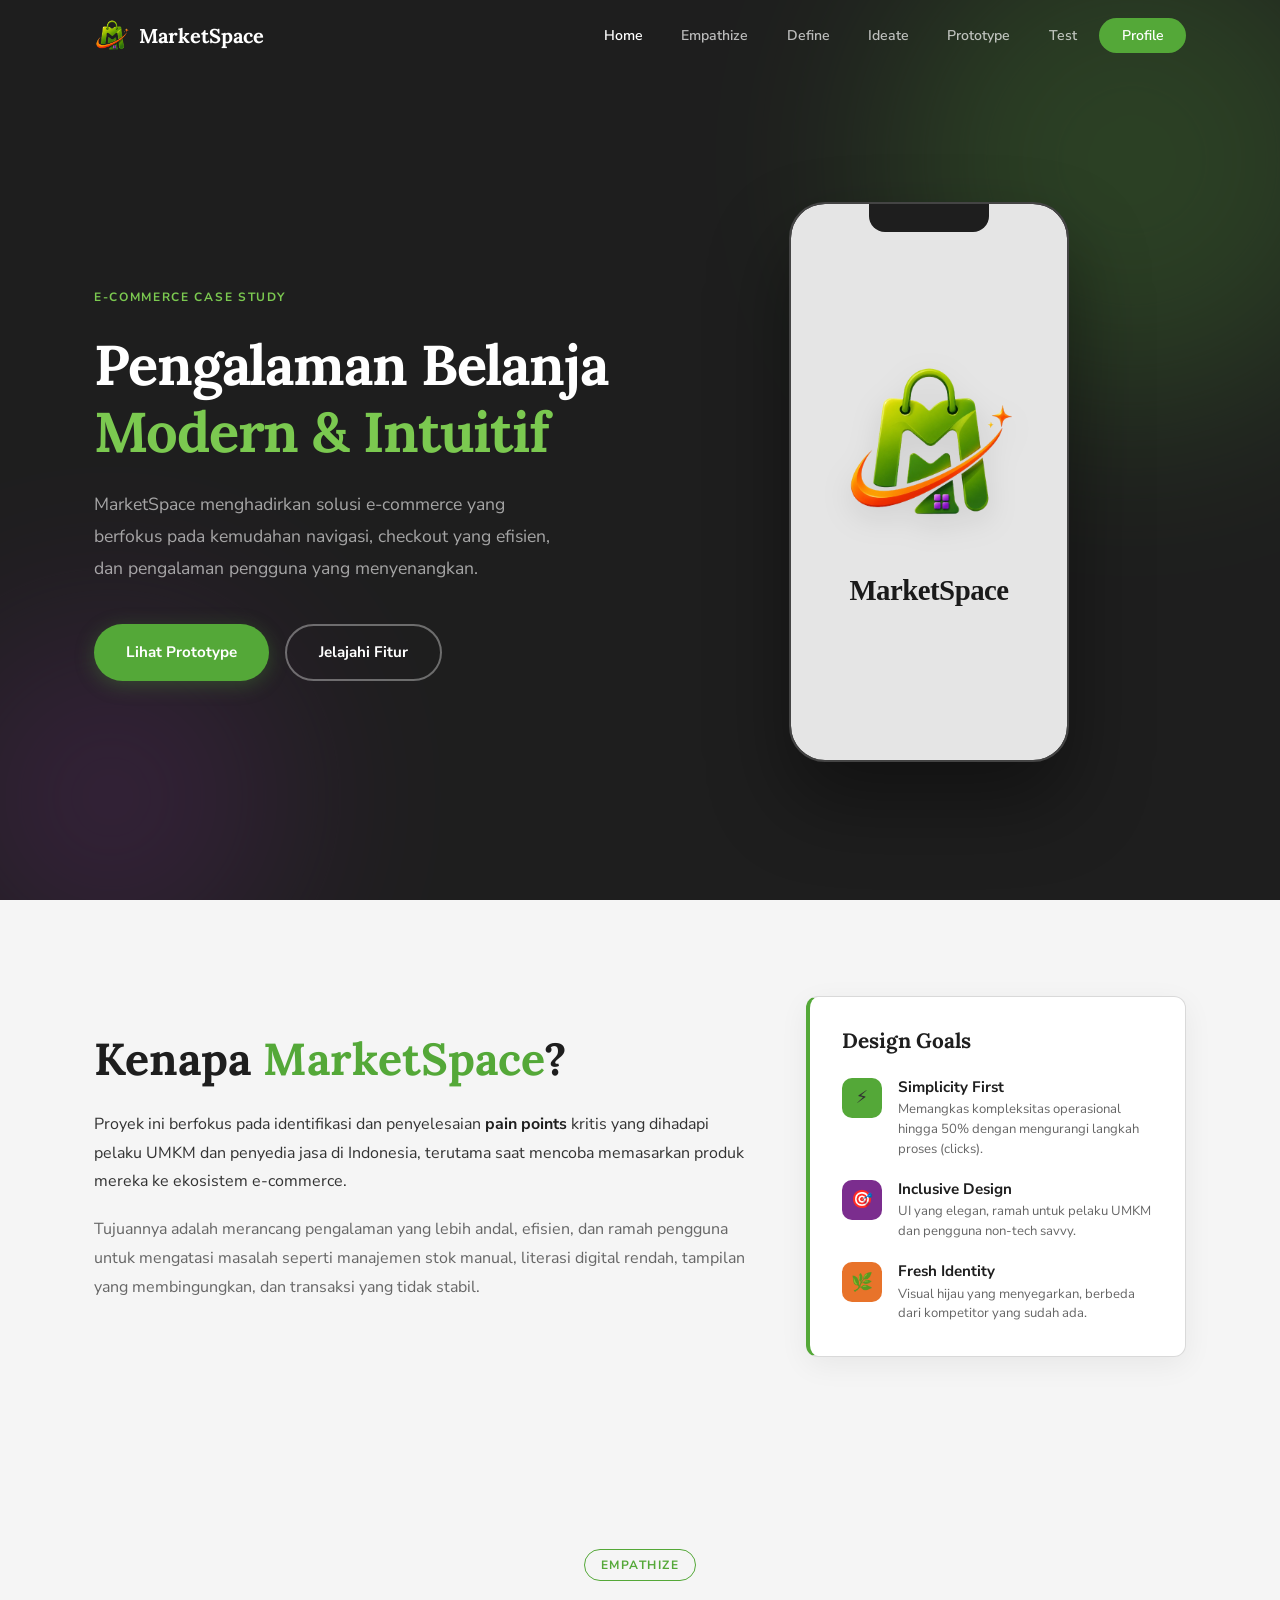
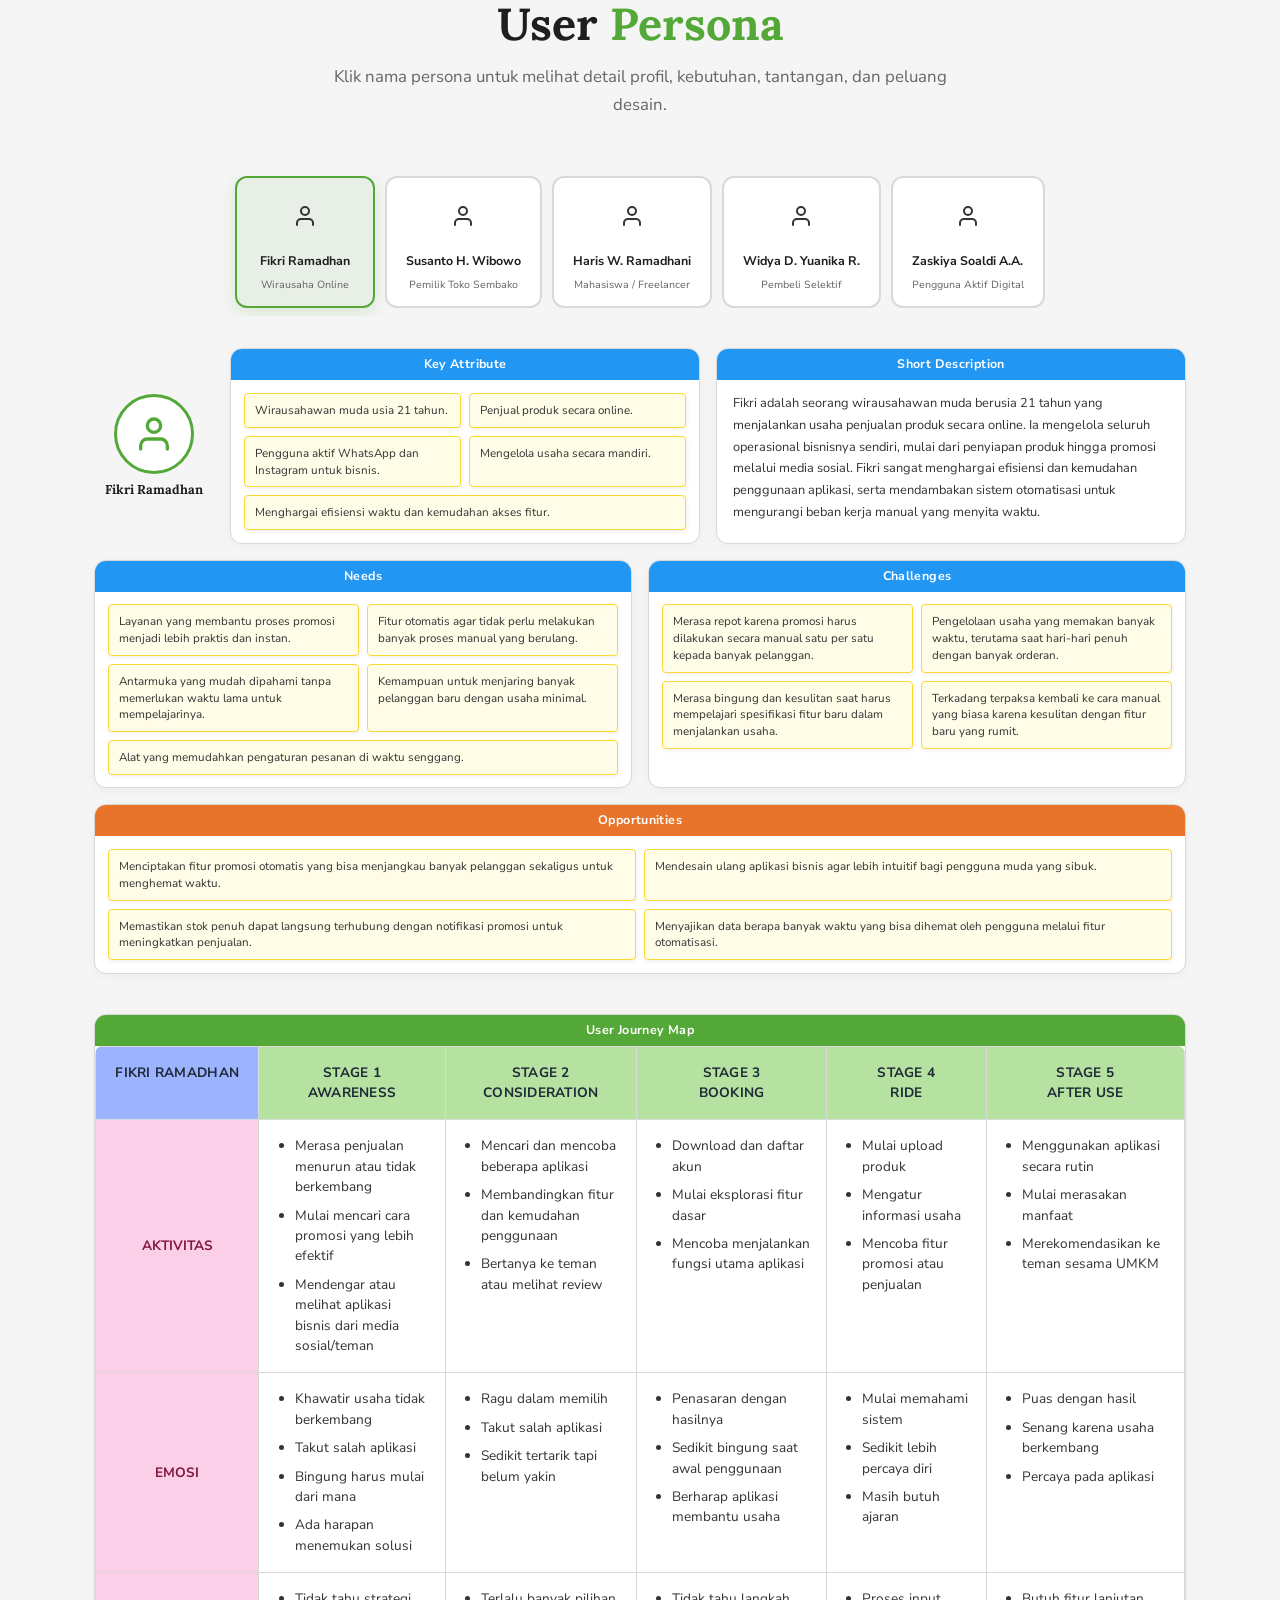
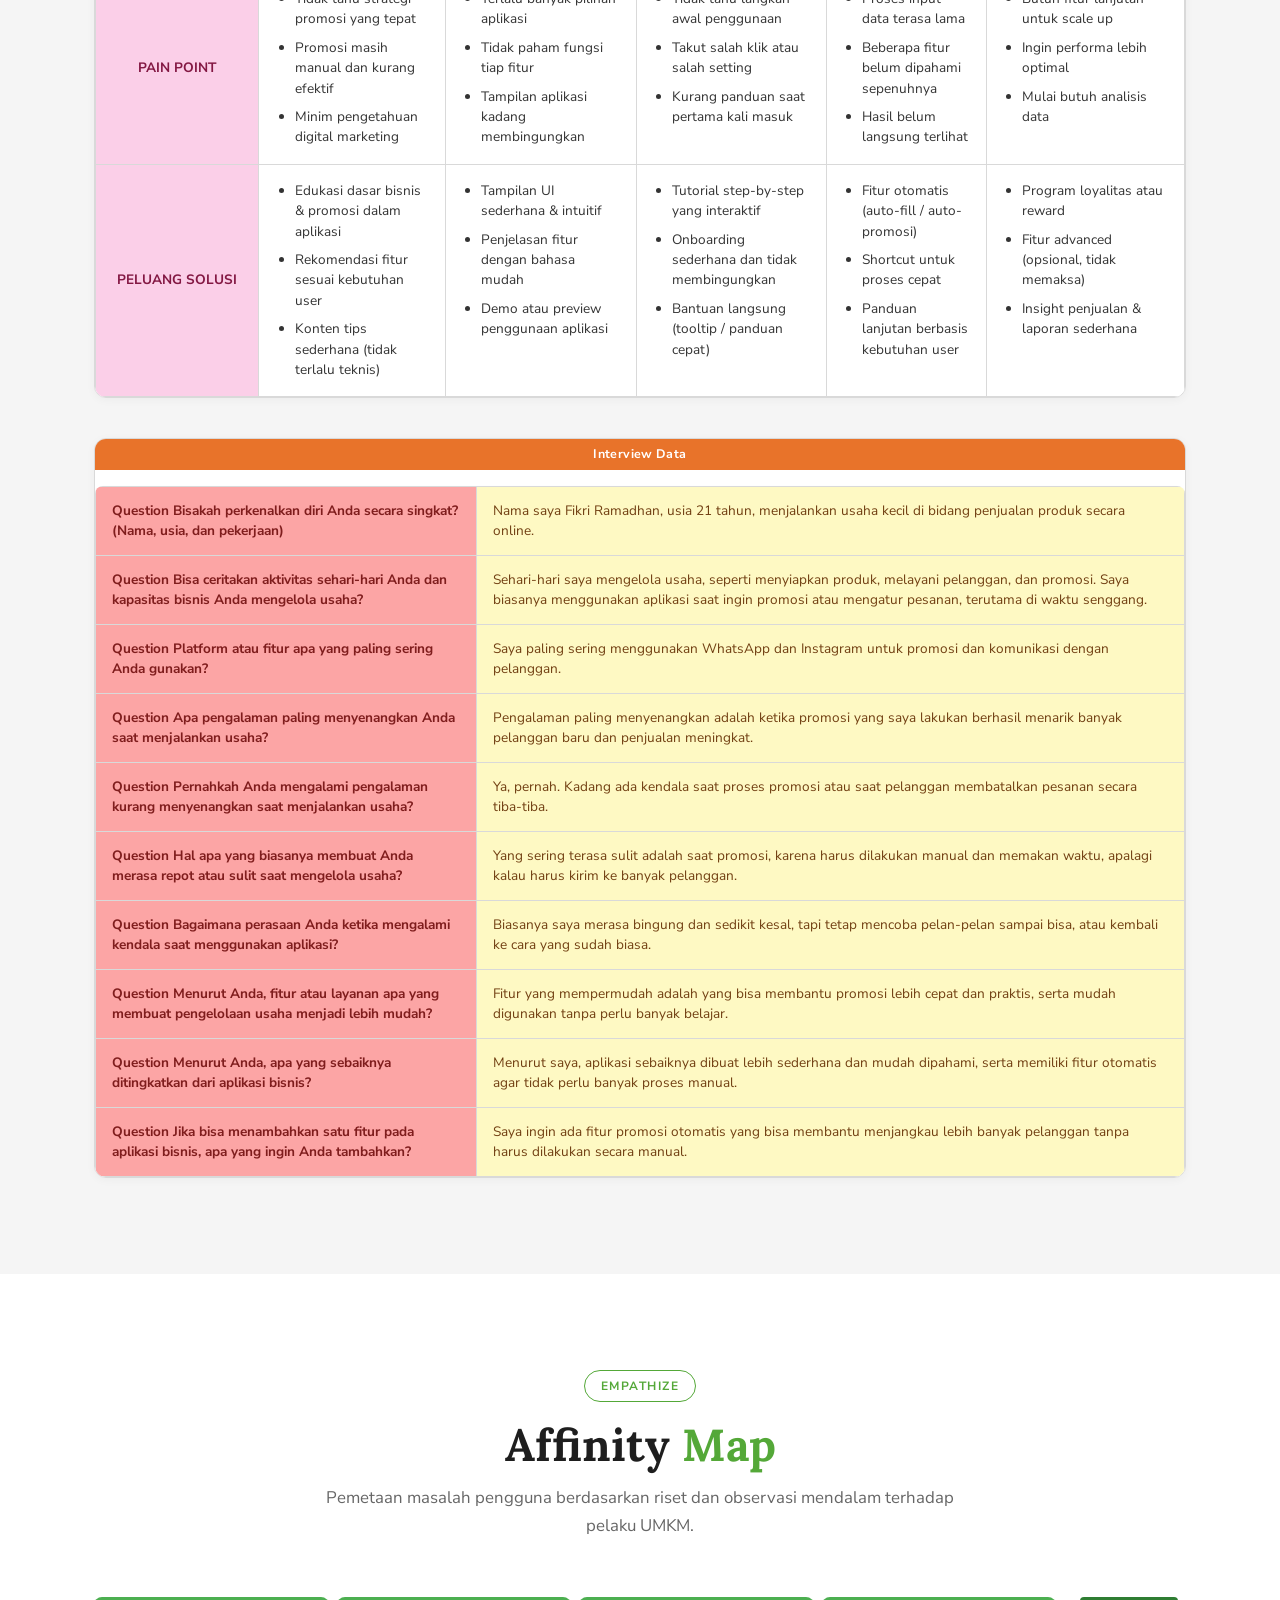
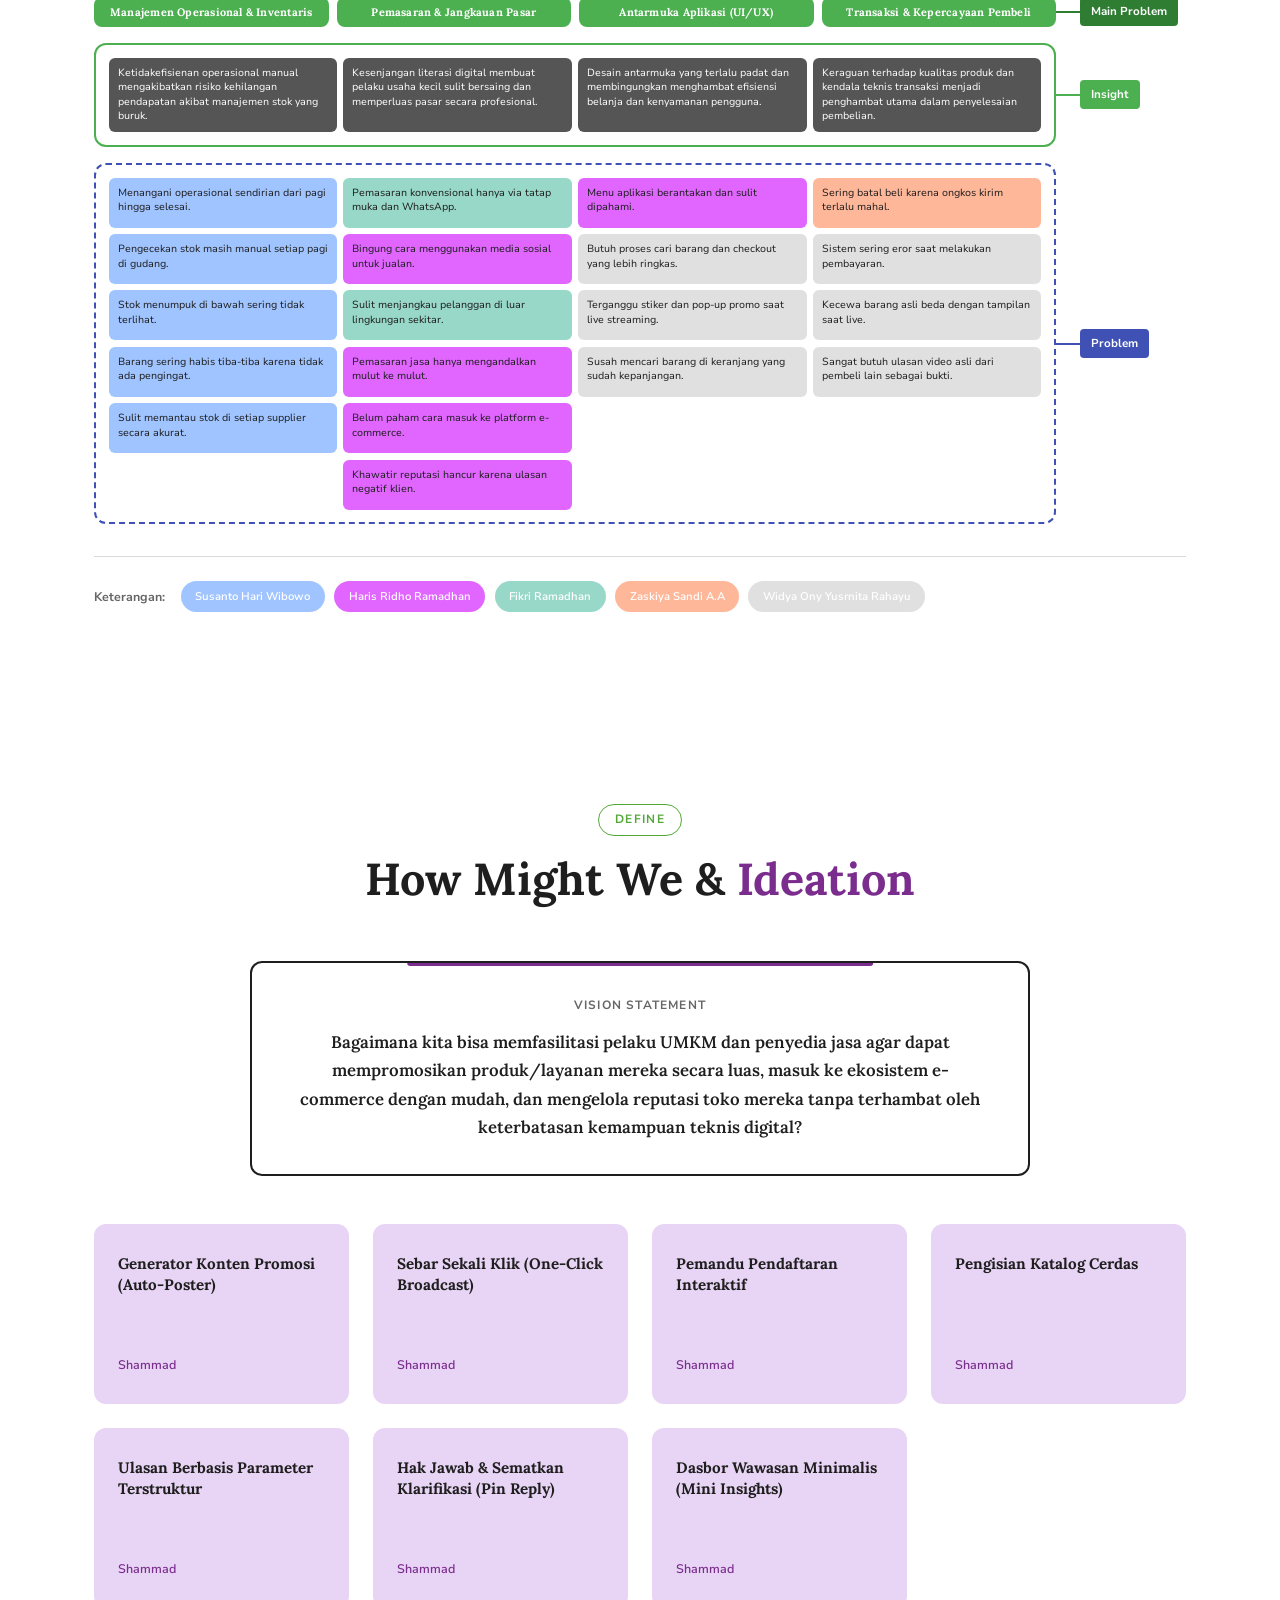
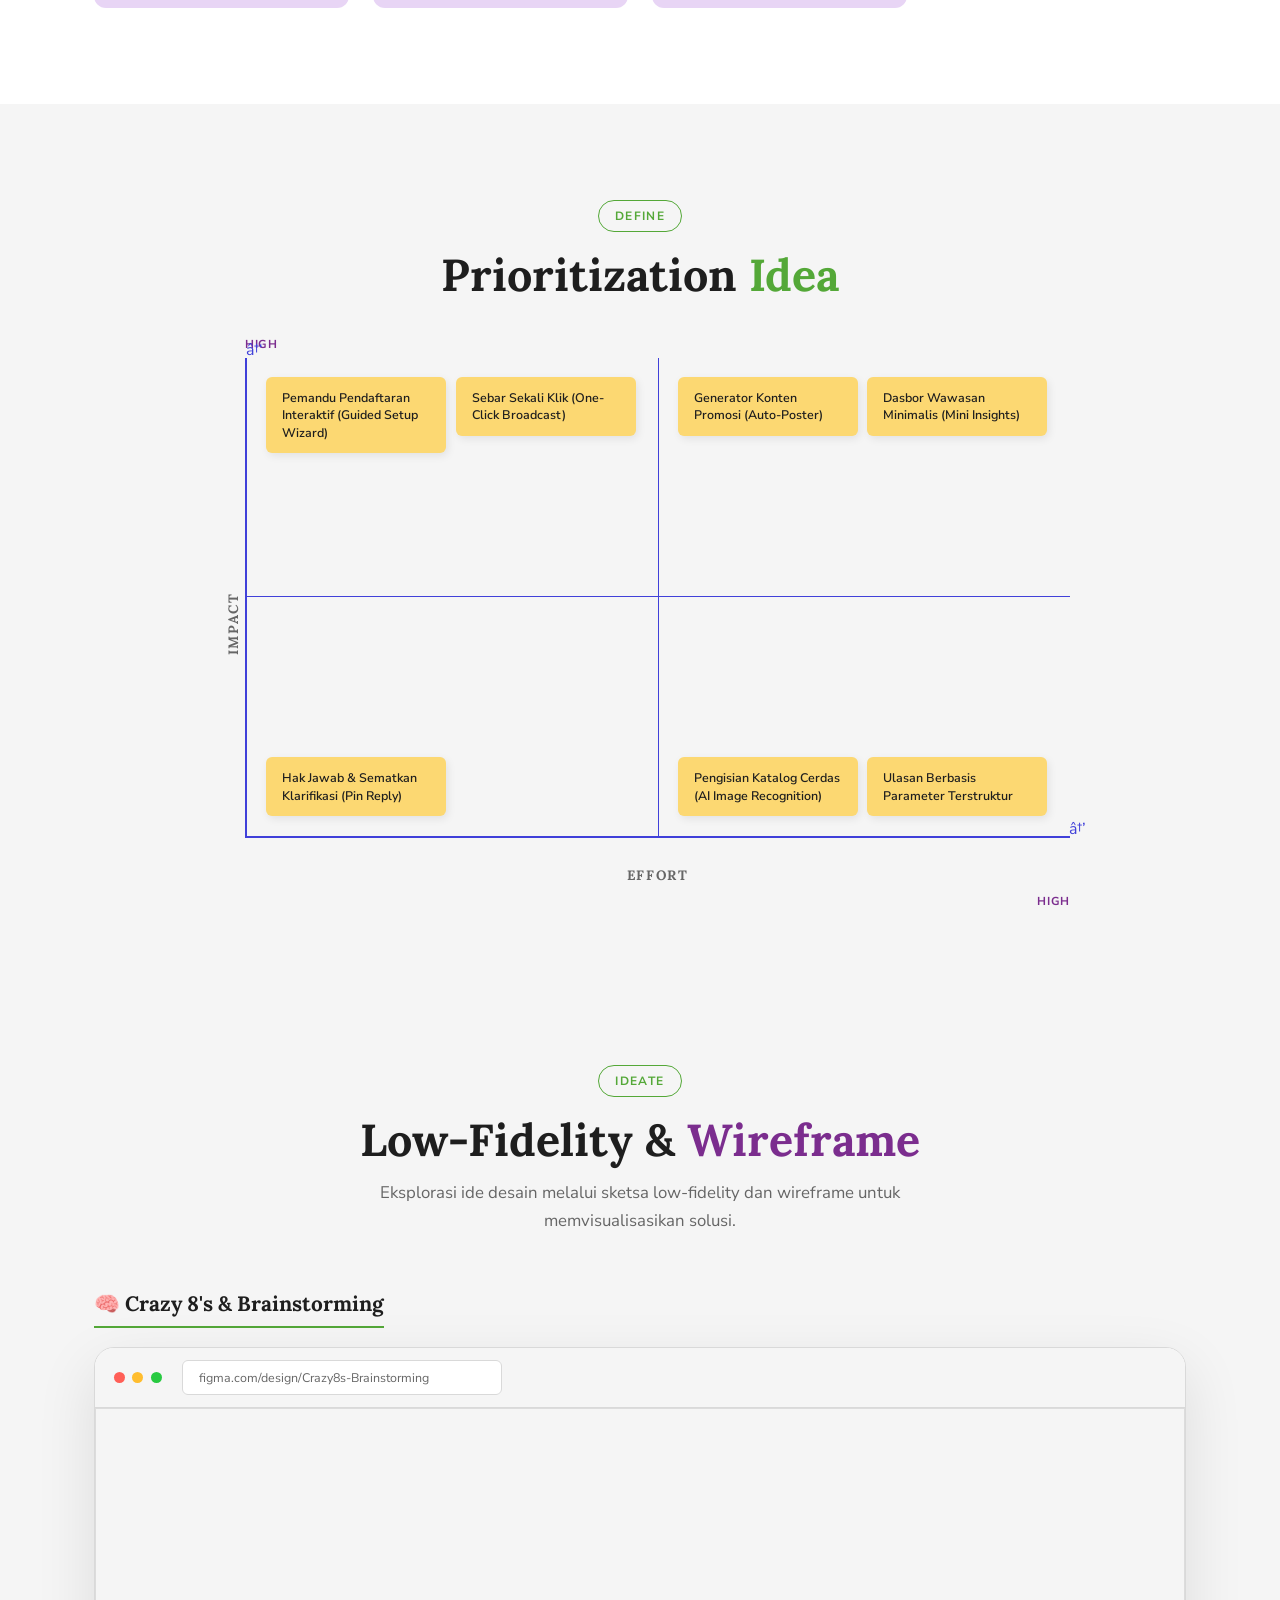
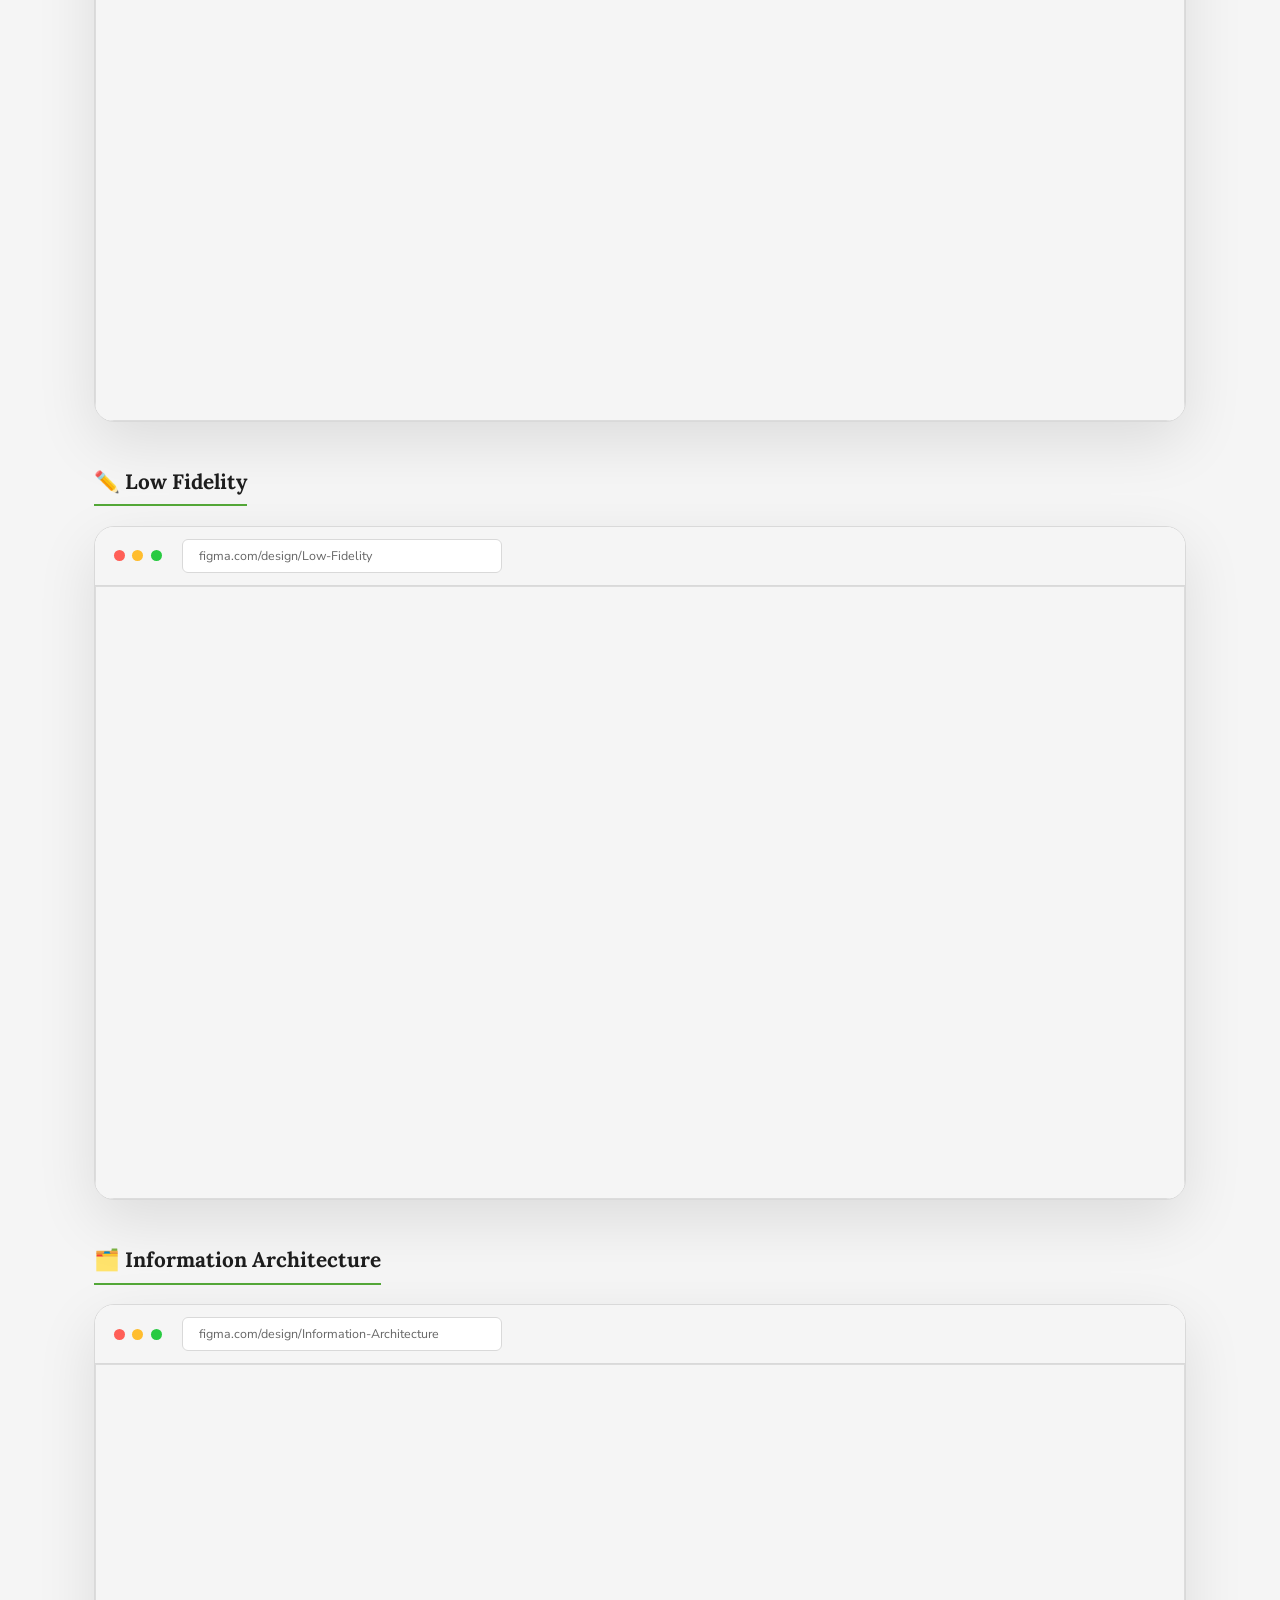
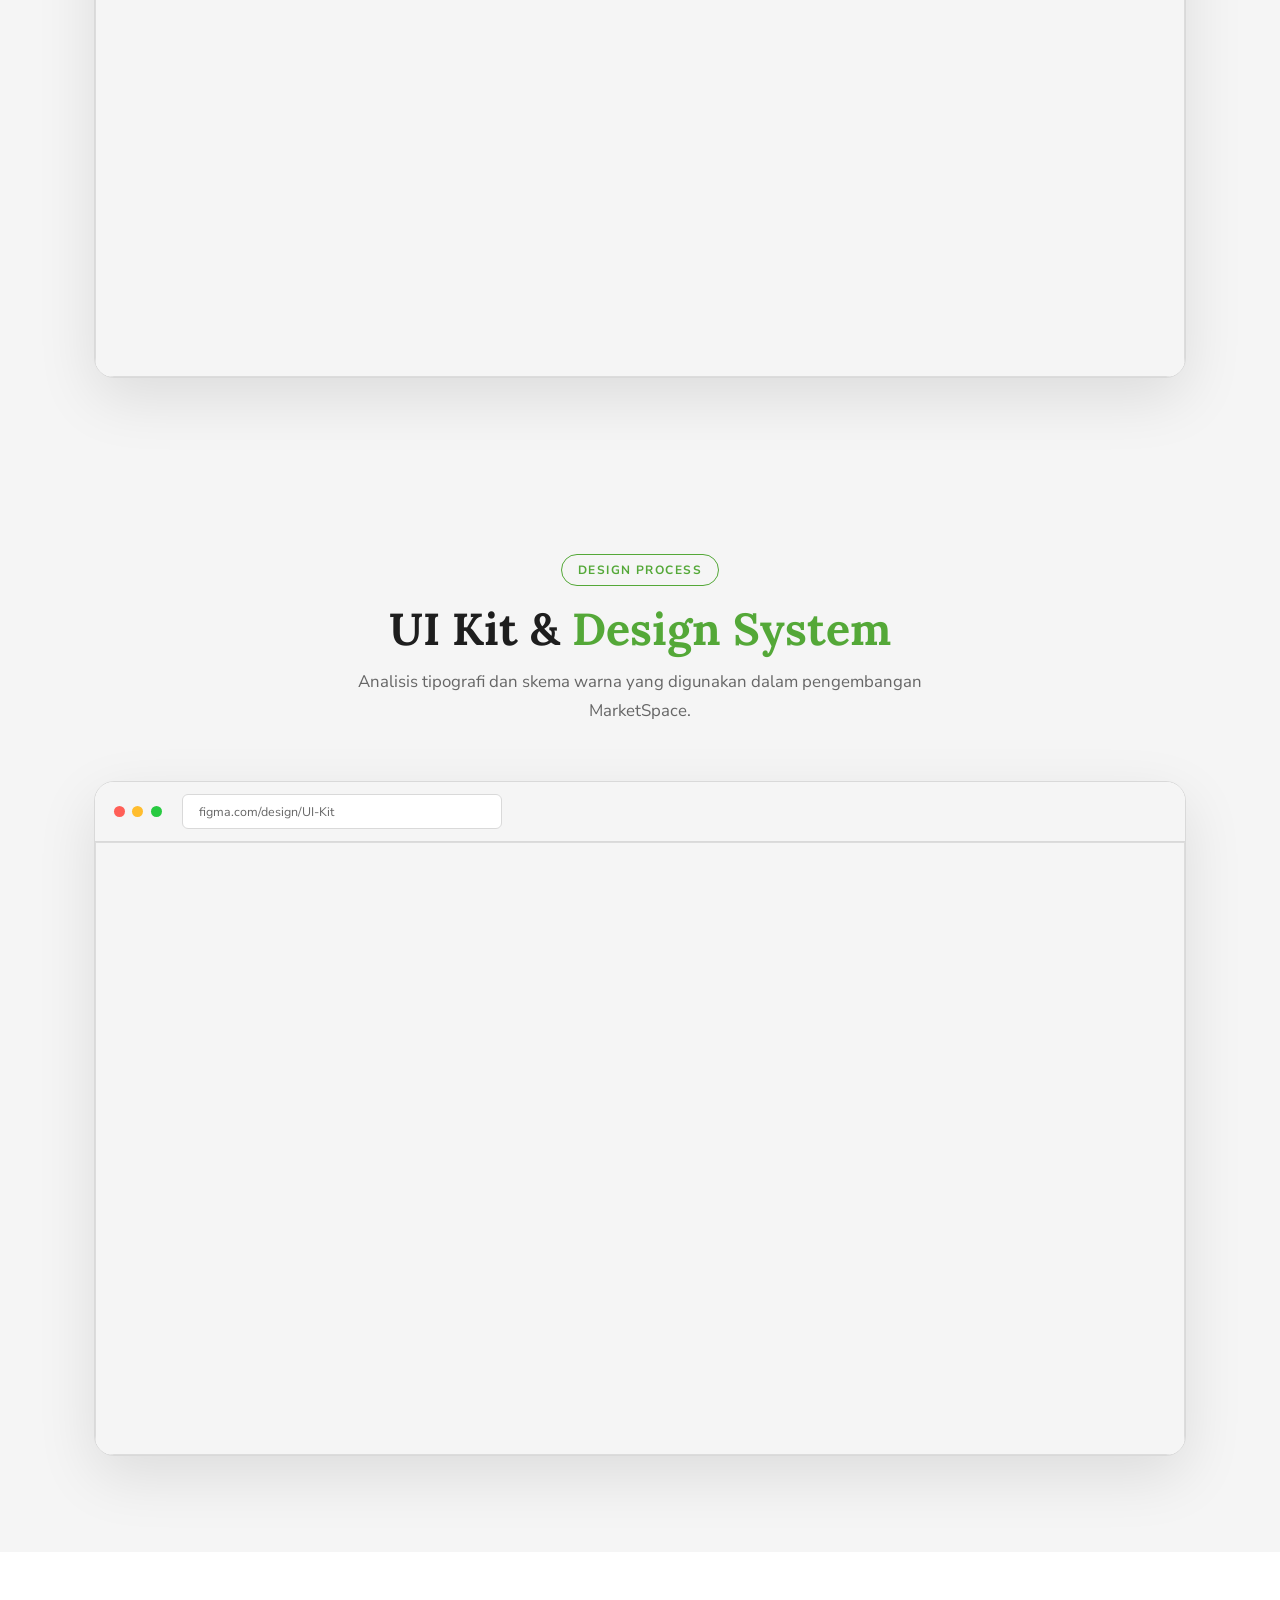
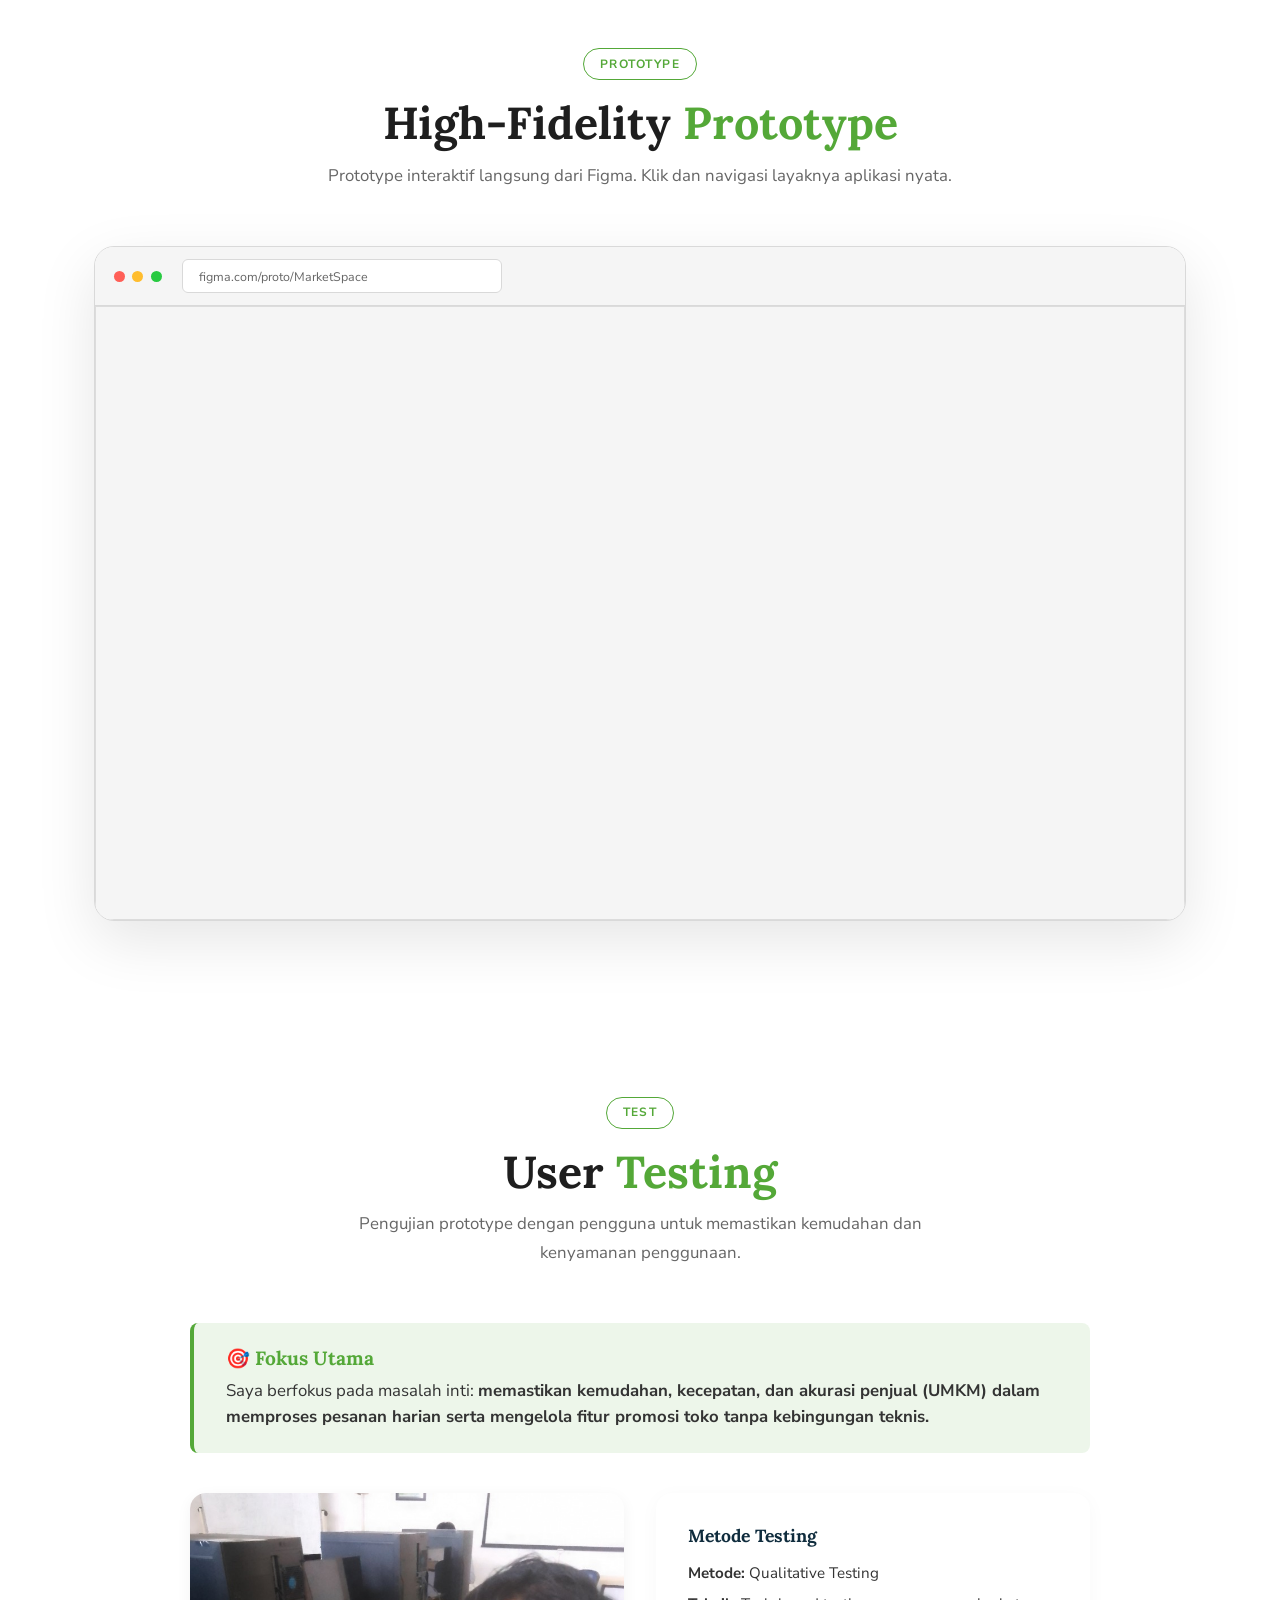
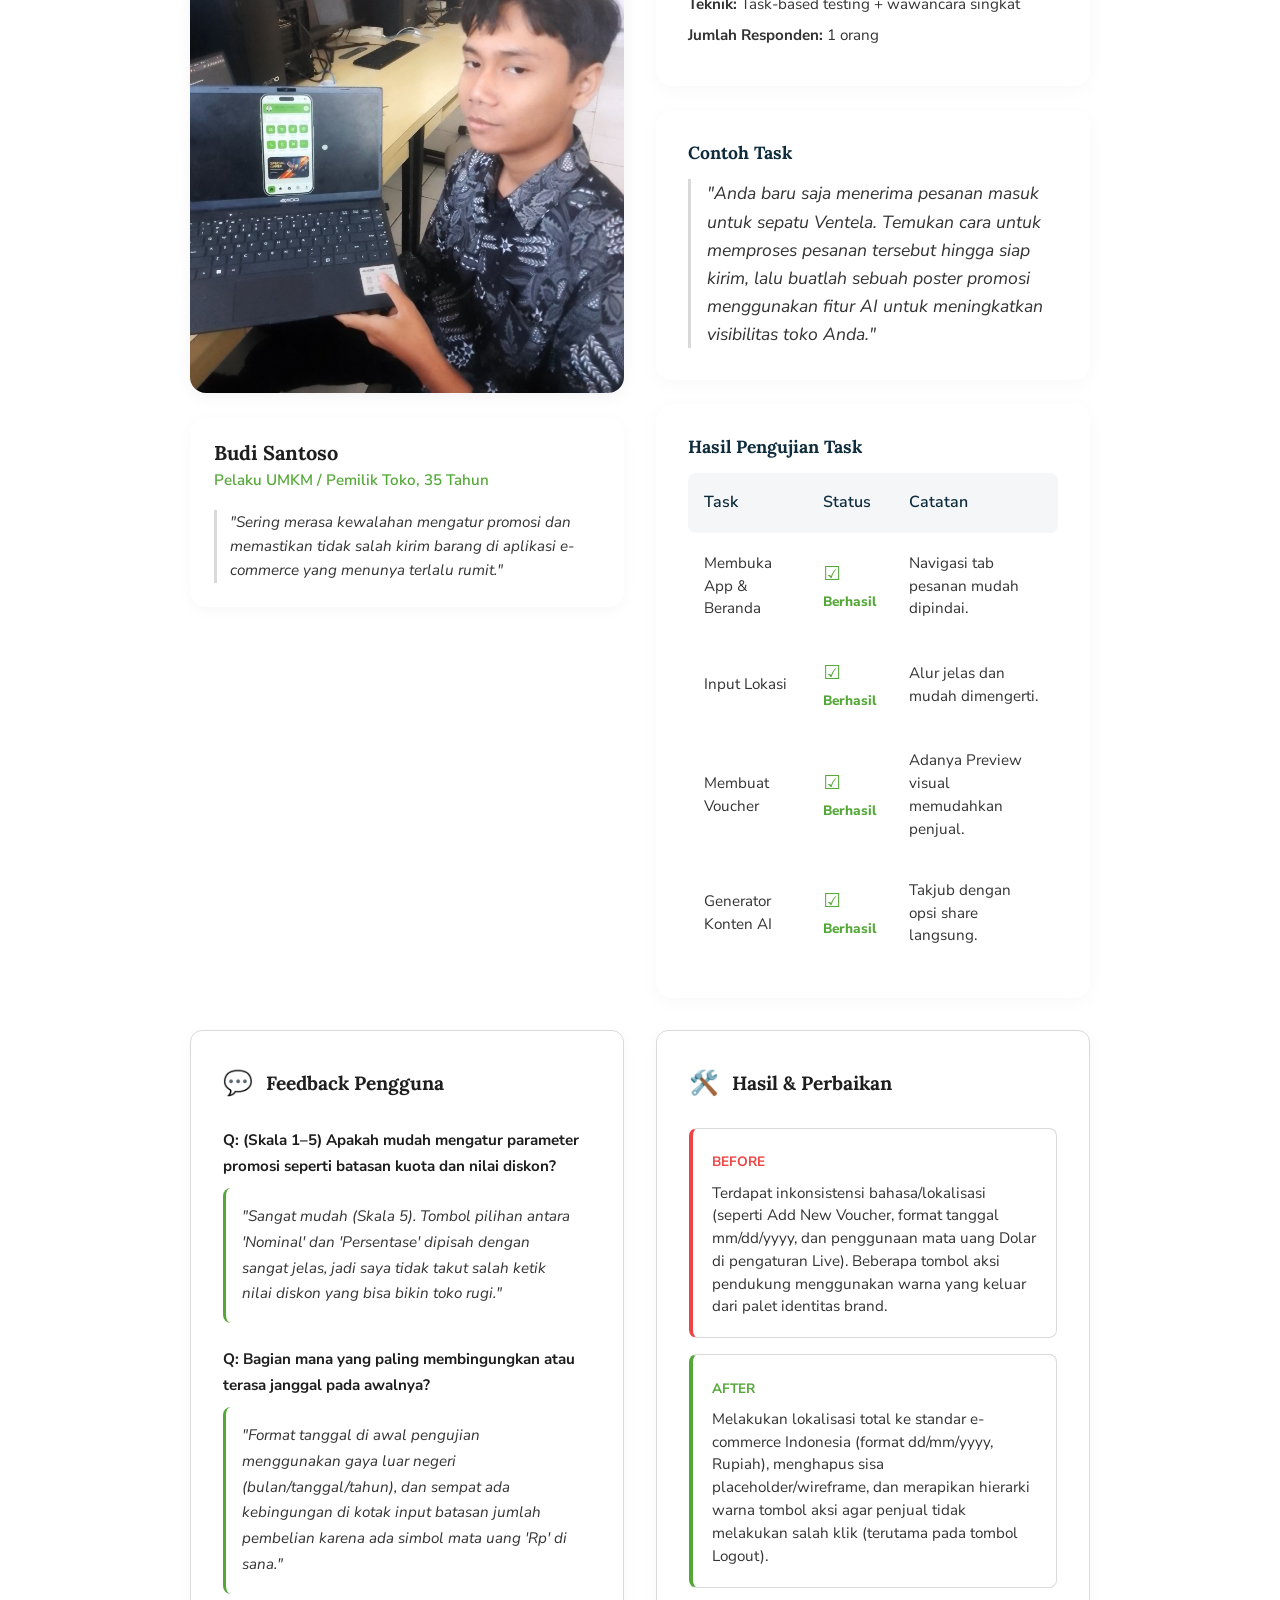
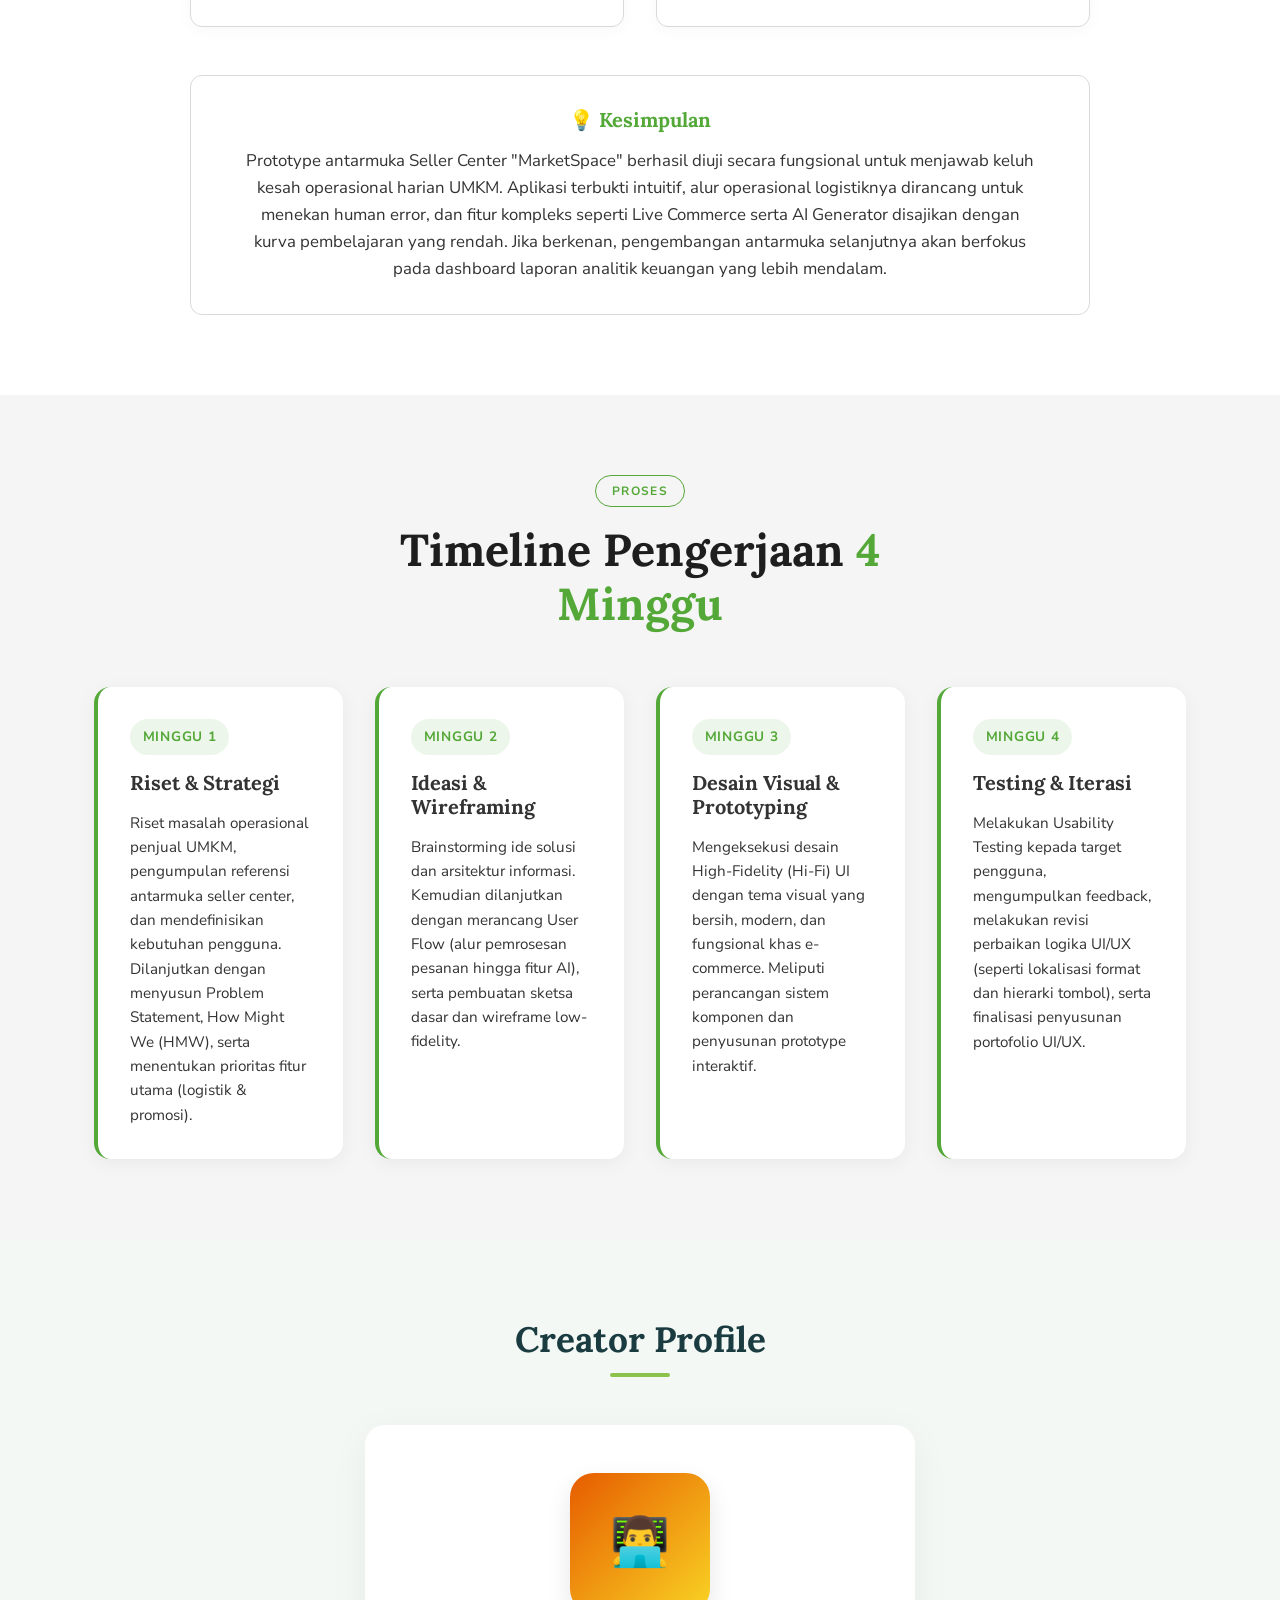
==== commit 2b794942: "Penyelesaian Web" ====
--- a/index.html
+++ b/index.html
@@ -19,16 +19,18 @@
   <header class="header" id="header">
     <nav class="nav container">
       <a href="#" class="nav__logo">
-        <span class="nav__logo-mark">M</span>
+        <img src="logo.png" alt="MarketSpace Logo" class="nav__logo-img" />
         MarketSpace
       </a>
 
       <ul class="nav__list" id="nav-menu">
         <li><a href="#hero" class="nav__link active">Home</a></li>
-        <li><a href="#features" class="nav__link">Features</a></li>
-        <li><a href="#design" class="nav__link">Design</a></li>
+        <li><a href="#persona" class="nav__link">Empathize</a></li>
+        <li><a href="#hmw" class="nav__link">Define</a></li>
+        <li><a href="#ideate" class="nav__link">Ideate</a></li>
         <li><a href="#prototype" class="nav__link">Prototype</a></li>
-        <li><a href="#contact" class="nav__link nav__link--cta">Contact</a></li>
+        <li><a href="#test" class="nav__link">Test</a></li>
+        <li><a href="#creator" class="nav__link nav__link--cta">Profile</a></li>
       </ul>
 
       <button class="nav__toggle" id="nav-toggle" aria-label="Toggle menu">
@@ -59,9 +61,9 @@
         <div class="hero__mockup">
           <div class="hero__phone">
             <div class="hero__phone-notch"></div>
-            <div class="hero__phone-screen">
-              <p class="hero__phone-label">App Mockup</p>
-              <span class="hero__phone-hint">Letakkan gambar<br/>mockup di sini</span>
+            <div class="hero__phone-screen" style="position: absolute; top: 0; left: 0; width: 100%; height: 100%; padding: 0; background: #e5e5e5; display: flex; flex-direction: column; justify-content: center; align-items: center; border-radius: 34px;">
+              <img src="logo.png" alt="MarketSpace App Mockup" style="width: 180px; height: auto; object-fit: contain; margin-bottom: 24px; filter: drop-shadow(0 10px 15px rgba(0,0,0,0.1));" />
+              <h2 style="font-family: Georgia, serif; color: #1a1a1a; margin: 0; font-size: 1.8rem; font-weight: bold; letter-spacing: -0.5px;">MarketSpace</h2>
             </div>
           </div>
         </div>
@@ -1119,7 +1121,7 @@
     <section class="hmw" id="hmw">
       <div class="container">
         <header class="section-header">
-          <p class="section-label">HMW 6</p>
+          <p class="section-label">Define</p>
           <h2 class="section-title">How Might We & <span class="accent-purple">Ideation</span></h2>
         </header>
 
@@ -1175,7 +1177,7 @@
     <section class="priority" id="priority">
       <div class="container">
         <header class="section-header">
-          <p class="section-label">Prioritization</p>
+          <p class="section-label">Define</p>
           <h2 class="section-title">Prioritization <span class="accent">Idea</span></h2>
         </header>
 
@@ -1229,6 +1231,86 @@
               <span class="matrix__axis-label">Effort</span>
             </div>
           </div>
+        </div>
+      </div>
+    </section>
+
+    <!-- ============================== IDEATE ============================== -->
+    <section class="ideate" id="ideate">
+      <div class="container">
+        <header class="section-header">
+          <p class="section-label">Ideate</p>
+          <h2 class="section-title">Low-Fidelity &amp; <span class="accent-purple">Wireframe</span></h2>
+          <p class="section-desc">Eksplorasi ide desain melalui sketsa low-fidelity dan wireframe untuk memvisualisasikan solusi.</p>
+        </header>
+
+        <!-- Crazy 8's & Brainstorming -->
+        <div class="ideate__subsection">
+          <h3 class="ideate__subtitle">🧠 Crazy 8's & Brainstorming</h3>
+          <figure class="prototype__frame">
+            <div class="prototype__bar">
+              <span class="prototype__dot"></span>
+              <span class="prototype__dot"></span>
+              <span class="prototype__dot"></span>
+              <span class="prototype__url">figma.com/design/Crazy8s-Brainstorming</span>
+            </div>
+            <div class="prototype__wrapper">
+              <iframe
+                style="border: 1px solid rgba(0, 0, 0, 0.1);"
+                width="100%"
+                height="500"
+                src="https://embed.figma.com/design/OSROkjvzrWHB8S8hJInWen/Crazy-8-s---Brainstorming?node-id=0-1&embed-host=share"
+                title="Crazy 8's & Brainstorming"
+                allowfullscreen
+              ></iframe>
+            </div>
+          </figure>
+        </div>
+
+        <!-- Low Fidelity -->
+        <div class="ideate__subsection">
+          <h3 class="ideate__subtitle">✏️ Low Fidelity</h3>
+          <figure class="prototype__frame">
+            <div class="prototype__bar">
+              <span class="prototype__dot"></span>
+              <span class="prototype__dot"></span>
+              <span class="prototype__dot"></span>
+              <span class="prototype__url">figma.com/design/Low-Fidelity</span>
+            </div>
+            <div class="prototype__wrapper">
+              <iframe
+                style="border: 1px solid rgba(0, 0, 0, 0.1);"
+                width="100%"
+                height="500"
+                src="https://embed.figma.com/design/lIiIC7yDokAVsZh5JHUtGG/kelompok-4?node-id=0-1&embed-host=share"
+                title="Low Fidelity Wireframe"
+                allowfullscreen
+              ></iframe>
+            </div>
+          </figure>
+        </div>
+
+        <!-- Information Architecture -->
+        <div class="ideate__subsection">
+          <h3 class="ideate__subtitle">🗂️ Information Architecture</h3>
+          <figure class="prototype__frame">
+            <div class="prototype__bar">
+              <span class="prototype__dot"></span>
+              <span class="prototype__dot"></span>
+              <span class="prototype__dot"></span>
+              <span class="prototype__url">figma.com/design/Information-Architecture</span>
+            </div>
+            <div class="prototype__wrapper">
+                <iframe
+                  style="border: 1px solid rgba(0, 0, 0, 0.1);"
+                  width="100%"
+                  height="500"
+                  src="https://embed.figma.com/design/HANptLPg8e50JYfFEE8MYd/Information-Architecture?node-id=0-1&embed-host=share"
+                  title="Information Architecture"
+                  allowfullscreen
+              ></iframe>
+            </div>
+          </figure>
         </div>
       </div>
     </section>
@@ -1242,101 +1324,24 @@
           <p class="section-desc">Analisis tipografi dan skema warna yang digunakan dalam pengembangan MarketSpace.</p>
         </header>
 
-        <div class="design__grid">
-          <!-- Typography -->
-          <div class="design__block design__block--typo">
-            <h3 class="design__block-title">Typography</h3>
-
-            <div class="typo-showcase">
-              <div class="typo-family">
-                <span class="typo-label">Heading Font</span>
-                <p class="typo-name typo-name--heading">Lora</p>
-                <div class="typo-samples">
-                  <span class="typo-sample typo-sample--h1">Heading 1</span>
-                  <span class="typo-sample typo-sample--h2">Heading 2</span>
-                  <span class="typo-sample typo-sample--h3">Heading 3</span>
-                </div>
-                <p class="typo-meta">Serif Â· Bold 700 Â· Regular 400</p>
-              </div>
-
-              <div class="typo-divider"></div>
-
-              <div class="typo-family">
-                <span class="typo-label">Body Font</span>
-                <p class="typo-name typo-name--body">Nunito Sans</p>
-                <div class="typo-samples">
-                  <span class="typo-sample typo-sample--body">Body Text Regular</span>
-                  <span class="typo-sample typo-sample--body-light">Body Text Light</span>
-                  <span class="typo-sample typo-sample--caption">Caption Â· Small Text</span>
-                </div>
-                <p class="typo-meta">Sans-serif Â· 300 400 600 700</p>
-              </div>
-            </div>
-          </div>
-
-          <!-- Color Palette -->
-          <div class="design__block design__block--color">
-            <h3 class="design__block-title">Color Palette</h3>
-
-            <div class="color-grid">
-              <div class="color-group">
-                <span class="color-group-label">Brand Color</span>
-                <div class="color-row">
-                  <div class="color-swatch">
-                    <div class="color-swatch__preview" style="background:#54A838;"></div>
-                    <span class="color-swatch__hex">#54A838</span>
-                  </div>
-                  <div class="color-swatch">
-                    <div class="color-swatch__preview" style="background:#1E1E1E;"></div>
-                    <span class="color-swatch__hex">#1E1E1E</span>
-                  </div>
-                </div>
-              </div>
-
-              <div class="color-group">
-                <span class="color-group-label">Secondary Color</span>
-                <div class="color-row">
-                  <div class="color-swatch">
-                    <div class="color-swatch__preview" style="background:#7B2D8E;"></div>
-                    <span class="color-swatch__hex">#7B2D8E</span>
-                  </div>
-                </div>
-              </div>
-
-              <div class="color-group">
-                <span class="color-group-label">Neutral Color</span>
-                <div class="color-row">
-                  <div class="color-swatch color-swatch--sm">
-                    <div class="color-swatch__preview" style="background:#333333;"></div>
-                    <span class="color-swatch__hex">#333</span>
-                  </div>
-                  <div class="color-swatch color-swatch--sm">
-                    <div class="color-swatch__preview" style="background:#666666;"></div>
-                    <span class="color-swatch__hex">#666</span>
-                  </div>
-                  <div class="color-swatch color-swatch--sm">
-                    <div class="color-swatch__preview" style="background:#D9D9D9;"></div>
-                    <span class="color-swatch__hex">#D9D9D9</span>
-                  </div>
-                  <div class="color-swatch color-swatch--sm">
-                    <div class="color-swatch__preview" style="background:#F0F0F0; border:1px solid #D9D9D9;"></div>
-                    <span class="color-swatch__hex">#F0F0F0</span>
-                  </div>
-                </div>
-              </div>
-
-              <div class="color-group">
-                <span class="color-group-label">Accent Color</span>
-                <div class="color-row">
-                  <div class="color-swatch">
-                    <div class="color-swatch__preview" style="background:#E8732A;"></div>
-                    <span class="color-swatch__hex">#E8732A</span>
-                  </div>
-                </div>
-              </div>
-            </div>
-          </div>
-        </div>
+        <figure class="prototype__frame">
+          <div class="prototype__bar">
+            <span class="prototype__dot"></span>
+            <span class="prototype__dot"></span>
+            <span class="prototype__dot"></span>
+            <span class="prototype__url">figma.com/design/UI-Kit</span>
+          </div>
+          <div class="prototype__wrapper">
+            <iframe
+              style="border: 1px solid rgba(0, 0, 0, 0.1);"
+              width="100%"
+              height="600"
+              src="https://embed.figma.com/design/BoJTV3JFHXAh9HNb3vkNPw/UI-Kit?node-id=1-495&embed-host=share"
+              title="MarketSpace UI Kit & Design System"
+              allowfullscreen
+            ></iframe>
+          </div>
+        </figure>
       </div>
     </section>
 
@@ -1357,32 +1362,255 @@
             <span class="prototype__url">figma.com/proto/MarketSpace</span>
           </div>
           <div class="prototype__wrapper">
-            <!-- Ganti src dengan link Figma prototype Anda -->
-            <!--
             <iframe
-              src="https://www.figma.com/embed?embed_host=share&url=YOUR_FIGMA_URL"
-              title="MarketSpace Figma Prototype"
+              style="border: 1px solid rgba(0, 0, 0, 0.1);"
+              width="100%"
+              height="450"
+              src="https://embed.figma.com/proto/7aTE3g1JdVQy3un9qKRqjp/High-Fidelity?node-id=66-4&page-id=0%3A1&starting-point-node-id=66%3A4&embed-host=share"
+              title="MarketSpace High-Fidelity Prototype"
               allowfullscreen
             ></iframe>
-            -->
-            <!-- Placeholder saat belum ada iframe -->
-            <div class="prototype__placeholder">
-              <p class="prototype__placeholder-icon">▶</p>
-              <p class="prototype__placeholder-title">Figma Prototype</p>
-              <p class="prototype__placeholder-hint">Ganti atribut <code>src</code> pada iframe<br/>dengan link share Figma Anda.</p>
-            </div>
           </div>
         </figure>
       </div>
     </section>
+
+    <!-- ============================== TEST ============================== -->
+    <section class="test" id="test">
+      <div class="container">
+        <header class="section-header">
+          <p class="section-label">Test</p>
+          <h2 class="section-title">User <span class="accent">Testing</span></h2>
+          <p class="section-desc">Pengujian prototype dengan pengguna untuk memastikan kemudahan dan kenyamanan penggunaan.</p>
+        </header>
+
+        <div class="test__content">
+          <!-- Focus Area -->
+          <div class="test__focus">
+            <h3 class="test__focus-title">🎯 Fokus Utama</h3>
+            <p class="test__focus-desc">Saya berfokus pada masalah inti: <strong>memastikan kemudahan, kecepatan, dan akurasi penjual (UMKM) dalam memproses pesanan harian serta mengelola fitur promosi toko tanpa kebingungan teknis.</strong></p>
+          </div>
+
+          <!-- Gonceng Layout: Image + Metode + Table -->
+          <div class="test__gonceng-layout">
+            <!-- Left Image -->
+            <div class="test__gonceng-left">
+              <img src="tester.jpg" alt="Budi Santoso" class="test__gonceng-image">
+              <div class="test__gonceng-profile">
+                <h4 class="test__gonceng-profile-name">Budi Santoso</h4>
+                <p class="test__gonceng-profile-role">Pelaku UMKM / Pemilik Toko, 35 Tahun</p>
+                <blockquote class="test__quote test__quote--small" style="margin-top: 1rem;">
+                  "Sering merasa kewalahan mengatur promosi dan memastikan tidak salah kirim barang di aplikasi e-commerce yang menunya terlalu rumit."
+                </blockquote>
+              </div>
+            </div>
+            
+            <!-- Right Content -->
+            <div class="test__gonceng-right">
+              <!-- Metode Testing -->
+              <div class="test__card test__card--gonceng">
+                <h4 class="test__card-title">Metode Testing</h4>
+                <ul class="test__list">
+                  <li><strong>Metode:</strong> Qualitative Testing</li>
+                  <li><strong>Teknik:</strong> Task-based testing + wawancara singkat</li>
+                  <li><strong>Jumlah Responden:</strong> 1 orang</li>
+                </ul>
+              </div>
+
+              <!-- Scenario Task -->
+              <div class="test__card test__card--gonceng">
+                <h4 class="test__card-title">Contoh Task</h4>
+                <blockquote class="test__quote">
+                  "Anda baru saja menerima pesanan masuk untuk sepatu Ventela. Temukan cara untuk memproses pesanan tersebut hingga siap kirim, lalu buatlah sebuah poster promosi menggunakan fitur AI untuk meningkatkan visibilitas toko Anda."
+                </blockquote>
+              </div>
+
+              <!-- Table Results -->
+              <div class="test__card test__card--gonceng">
+                <h4 class="test__card-title">Hasil Pengujian Task</h4>
+                <div class="table-responsive">
+                  <table class="test__table test__table--gonceng">
+                    <thead>
+                      <tr>
+                        <th>Task</th>
+                        <th>Status</th>
+                        <th>Catatan</th>
+                      </tr>
+                    </thead>
+                    <tbody>
+                      <tr>
+                        <td>Membuka App & Beranda</td>
+                        <td>
+                          <div class="gonceng-status">
+                            <span class="gonceng-icon">☑️</span>
+                            <span class="gonceng-text">Berhasil</span>
+                          </div>
+                        </td>
+                        <td>Navigasi tab pesanan mudah dipindai.</td>
+                      </tr>
+                      <tr>
+                        <td>Input Lokasi</td>
+                        <td>
+                          <div class="gonceng-status">
+                            <span class="gonceng-icon">☑️</span>
+                            <span class="gonceng-text">Berhasil</span>
+                          </div>
+                        </td>
+                        <td>Alur jelas dan mudah dimengerti.</td>
+                      </tr>
+                      <tr>
+                        <td>Membuat Voucher</td>
+                        <td>
+                          <div class="gonceng-status">
+                            <span class="gonceng-icon">☑️</span>
+                            <span class="gonceng-text">Berhasil</span>
+                          </div>
+                        </td>
+                        <td>Adanya Preview visual memudahkan penjual.</td>
+                      </tr>
+                      <tr>
+                        <td>Generator Konten AI</td>
+                        <td>
+                          <div class="gonceng-status">
+                            <span class="gonceng-icon">☑️</span>
+                            <span class="gonceng-text">Berhasil</span>
+                          </div>
+                        </td>
+                        <td>Takjub dengan opsi share langsung.</td>
+                      </tr>
+                    </tbody>
+                  </table>
+                </div>
+              </div>
+            </div>
+          </div>
+
+
+          <!-- Feedback & Improvement -->
+          <div class="test__grid test__grid--2col">
+            <!-- Feedback -->
+            <div class="test__card">
+              <div class="test__card-header">
+                <span class="test__icon">💬</span>
+                <h4 class="test__card-title">Feedback Pengguna</h4>
+              </div>
+              <div class="test__qa">
+                <div class="qa-item">
+                  <strong>Q: (Skala 1–5) Apakah mudah mengatur parameter promosi seperti batasan kuota dan nilai diskon?</strong>
+                  <p>"Sangat mudah (Skala 5). Tombol pilihan antara 'Nominal' dan 'Persentase' dipisah dengan sangat jelas, jadi saya tidak takut salah ketik nilai diskon yang bisa bikin toko rugi."</p>
+                </div>
+                <div class="qa-item">
+                  <strong>Q: Bagian mana yang paling membingungkan atau terasa janggal pada awalnya?</strong>
+                  <p>"Format tanggal di awal pengujian menggunakan gaya luar negeri (bulan/tanggal/tahun), dan sempat ada kebingungan di kotak input batasan jumlah pembelian karena ada simbol mata uang 'Rp' di sana."</p>
+                </div>
+              </div>
+            </div>
+
+            <!-- Improvement -->
+            <div class="test__card">
+              <div class="test__card-header">
+                <span class="test__icon">🛠️</span>
+                <h4 class="test__card-title">Hasil & Perbaikan</h4>
+              </div>
+              <div class="test__improvement">
+                <div class="improvement-block improvement-before">
+                  <span class="improvement-label">Before</span>
+                  <p>Terdapat inkonsistensi bahasa/lokalisasi (seperti Add New Voucher, format tanggal mm/dd/yyyy, dan penggunaan mata uang Dolar di pengaturan Live). Beberapa tombol aksi pendukung menggunakan warna yang keluar dari palet identitas brand.</p>
+                </div>
+                <div class="improvement-block improvement-after">
+                  <span class="improvement-label">After</span>
+                  <p>Melakukan lokalisasi total ke standar e-commerce Indonesia (format dd/mm/yyyy, Rupiah), menghapus sisa placeholder/wireframe, dan merapikan hierarki warna tombol aksi agar penjual tidak melakukan salah klik (terutama pada tombol Logout).</p>
+                </div>
+              </div>
+            </div>
+          </div>
+
+          <!-- Conclusion -->
+          <div class="test__conclusion">
+            <h3 class="test__conclusion-title">💡 Kesimpulan</h3>
+            <p>Prototype antarmuka Seller Center "MarketSpace" berhasil diuji secara fungsional untuk menjawab keluh kesah operasional harian UMKM. Aplikasi terbukti intuitif, alur operasional logistiknya dirancang untuk menekan human error, dan fitur kompleks seperti Live Commerce serta AI Generator disajikan dengan kurva pembelajaran yang rendah. Jika berkenan, pengembangan antarmuka selanjutnya akan berfokus pada dashboard laporan analitik keuangan yang lebih mendalam.</p>
+          </div>
+        </div>
+      </div>
+    </section>
+
+    <!-- ============================== TIMELINE ============================== -->
+    <section class="timeline" id="timeline">
+      <div class="container">
+        <header class="section-header">
+          <p class="section-label">Proses</p>
+          <h2 class="section-title">Timeline Pengerjaan <span class="accent">4 Minggu</span></h2>
+        </header>
+
+        <div class="timeline__grid">
+          <!-- Week 1 -->
+          <div class="timeline__card">
+            <div class="timeline__badge">Minggu 1</div>
+            <h3 class="timeline__title">Riset & Strategi</h3>
+            <p class="timeline__desc">Riset masalah operasional penjual UMKM, pengumpulan referensi antarmuka seller center, dan mendefinisikan kebutuhan pengguna. Dilanjutkan dengan menyusun Problem Statement, How Might We (HMW), serta menentukan prioritas fitur utama (logistik & promosi).</p>
+          </div>
+
+          <!-- Week 2 -->
+          <div class="timeline__card">
+            <div class="timeline__badge">Minggu 2</div>
+            <h3 class="timeline__title">Ideasi & Wireframing</h3>
+            <p class="timeline__desc">Brainstorming ide solusi dan arsitektur informasi. Kemudian dilanjutkan dengan merancang User Flow (alur pemrosesan pesanan hingga fitur AI), serta pembuatan sketsa dasar dan wireframe low-fidelity.</p>
+          </div>
+
+          <!-- Week 3 -->
+          <div class="timeline__card">
+            <div class="timeline__badge">Minggu 3</div>
+            <h3 class="timeline__title">Desain Visual & Prototyping</h3>
+            <p class="timeline__desc">Mengeksekusi desain High-Fidelity (Hi-Fi) UI dengan tema visual yang bersih, modern, dan fungsional khas e-commerce. Meliputi perancangan sistem komponen dan penyusunan prototype interaktif.</p>
+          </div>
+
+          <!-- Week 4 -->
+          <div class="timeline__card">
+            <div class="timeline__badge">Minggu 4</div>
+            <h3 class="timeline__title">Testing & Iterasi</h3>
+            <p class="timeline__desc">Melakukan Usability Testing kepada target pengguna, mengumpulkan feedback, melakukan revisi perbaikan logika UI/UX (seperti lokalisasi format dan hierarki tombol), serta finalisasi penyusunan portofolio UI/UX.</p>
+          </div>
+        </div>
+      </div>
+    </section>
   </main>
+
+  <!-- ============================== CREATOR PROFILE ============================== -->
+  <section class="creator" id="creator">
+    <div class="container">
+      <header class="creator-header">
+        <h2 class="creator-title">Creator Profile</h2>
+      </header>
+
+      <div class="creator__profile-wrapper">
+        <div class="creator__card creator__card--single">
+          <div class="creator__photo-wrapper">
+            <div class="creator__photo"><span>👨‍💻</span></div>
+          </div>
+          <h3 class="creator__name">Ahmad Rifai</h3>
+          <p class="creator__nim">253307049</p>
+          <div class="creator__socials">
+            <a href="#" class="creator__social-icon creator__social-icon--linkedin" aria-label="LinkedIn">
+              <svg width="20" height="20" viewBox="0 0 24 24" fill="currentColor"><path d="M20.447 20.452h-3.554v-5.569c0-1.328-.027-3.037-1.852-3.037-1.853 0-2.136 1.445-2.136 2.939v5.667H9.351V9h3.414v1.561h.046c.477-.9 1.637-1.85 3.37-1.85 3.601 0 4.267 2.37 4.267 5.455v6.286zM5.337 7.433c-1.144 0-2.063-.926-2.063-2.065 0-1.138.92-2.063 2.063-2.063 1.14 0 2.064.925 2.064 2.063 0 1.139-.925 2.065-2.064 2.065zm1.782 13.019H3.555V9h3.564v11.452zM22.225 0H1.771C.792 0 0 .774 0 1.729v20.542C0 23.227.792 24 1.771 24h20.451C23.2 24 24 23.227 24 22.271V1.729C24 .774 23.2 0 22.222 0h.003z"/></svg>
+            </a>
+            <a href="#" class="creator__social-icon creator__social-icon--instagram" aria-label="Instagram">
+              <svg width="20" height="20" viewBox="0 0 24 24" fill="currentColor"><path d="M12 2.163c3.204 0 3.584.012 4.85.07 3.252.148 4.771 1.691 4.919 4.919.058 1.265.069 1.645.069 4.849 0 3.205-.012 3.584-.069 4.849-.149 3.225-1.664 4.771-4.919 4.919-1.266.058-1.644.07-4.85.07-3.204 0-3.584-.012-4.849-.07-3.26-.149-4.771-1.699-4.919-4.92-.058-1.265-.07-1.644-.07-4.849 0-3.204.013-3.583.07-4.849.149-3.227 1.664-4.771 4.919-4.919 1.266-.057 1.645-.069 4.849-.069zM12 0C8.741 0 8.333.014 7.053.072 2.695.272.273 2.69.073 7.052.014 8.333 0 8.741 0 12c0 3.259.014 3.668.072 4.948.2 4.358 2.618 6.78 6.98 6.98C8.333 23.986 8.741 24 12 24c3.259 0 3.668-.014 4.948-.072 4.354-.2 6.782-2.618 6.979-6.98.059-1.28.073-1.689.073-4.948 0-3.259-.014-3.667-.072-4.947-.196-4.354-2.617-6.78-6.979-6.98C15.668.014 15.259 0 12 0zm0 5.838a6.162 6.162 0 100 12.324 6.162 6.162 0 000-12.324zM12 16a4 4 0 110-8 4 4 0 010 8zm6.406-11.845a1.44 1.44 0 100 2.881 1.44 1.44 0 000-2.881z"/></svg>
+            </a>
+            <a href="https://github.com/AhmadRifai19" class="creator__social-icon creator__social-icon--github" aria-label="GitHub">
+              <svg width="20" height="20" viewBox="0 0 24 24" fill="currentColor"><path d="M12 .297c-6.63 0-12 5.373-12 12 0 5.303 3.438 9.8 8.205 11.385.6.113.82-.258.82-.577 0-.285-.01-1.04-.015-2.04-3.338.724-4.042-1.61-4.042-1.61C4.422 18.07 3.633 17.7 3.633 17.7c-1.087-.744.084-.729.084-.729 1.205.084 1.838 1.236 1.838 1.236 1.07 1.835 2.809 1.305 3.495.998.108-.776.417-1.305.76-1.605-2.665-.3-5.466-1.332-5.466-5.93 0-1.31.465-2.38 1.235-3.22-.135-.303-.54-1.523.105-3.176 0 0 1.005-.322 3.3 1.23.96-.267 1.98-.399 3-.405 1.02.006 2.04.138 3 .405 2.28-1.552 3.285-1.23 3.285-1.23.645 1.653.24 2.873.12 3.176.765.84 1.23 1.91 1.23 3.22 0 4.61-2.805 5.625-5.475 5.92.42.36.81 1.096.81 2.22 0 1.606-.015 2.896-.015 3.286 0 .315.21.69.825.57C20.565 22.092 24 17.592 24 12.297c0-6.627-5.373-12-12-12"/></svg>
+            </a>
+          </div>
+        </div>
+      </div>
+    </div>
+  </section>
 
   <!-- ============================== FOOTER ============================== -->
   <footer class="footer" id="contact">
     <div class="footer__inner container">
       <div class="footer__brand">
         <a href="#" class="footer__logo">
-          <span class="nav__logo-mark">M</span>
+          <img src="logo.png" alt="MarketSpace Logo" class="nav__logo-img" />
           MarketSpace
         </a>
         <p class="footer__desc">Studi kasus desain UI/UX untuk aplikasi e-commerce modern. Dibuat sebagai proyek akhir semester.</p>
--- a/css/style.css
+++ b/css/style.css
@@ -224,6 +224,12 @@
   font-family: var(--font-body);
 }
 
+.nav__logo-img {
+  height: 36px;
+  width: auto;
+  object-fit: contain;
+}
+
 .nav__list {
   display: flex;
   align-items: center;
@@ -831,6 +837,121 @@
   border: 1px solid var(--border);
 }
 
+
+/* =============================================
+   IPHONE 15 PRO MOCKUP
+   ============================================= */
+.iphone-mockup {
+  display: flex;
+  justify-content: center;
+  margin: 2rem auto;
+}
+
+.iphone-mockup__device {
+  position: relative;
+  width: 340px;
+  height: 720px;
+  background: #000;
+  border-radius: 48px;
+  box-shadow: inset 0 0 0 10px #1a1a1a, 
+              inset 0 0 0 11px #333,
+              0 20px 60px rgba(0,0,0,0.15);
+  padding: 14px;
+  box-sizing: border-box;
+}
+
+/* Screen */
+.iphone-mockup__screen {
+  position: relative;
+  width: 100%;
+  height: 100%;
+  background: var(--bg);
+  border-radius: 36px;
+  overflow: hidden;
+  box-shadow: inset 0 0 0 1px rgba(255,255,255,0.1);
+}
+
+.iphone-mockup__screen iframe {
+  width: 100%;
+  height: 100%;
+  border: none;
+  background: #fff;
+}
+
+/* Dynamic Island (Notch) */
+.iphone-mockup__notch {
+  position: absolute;
+  top: 24px;
+  left: 50%;
+  transform: translateX(-50%);
+  width: 100px;
+  height: 30px;
+  background: #000;
+  border-radius: 20px;
+  z-index: 10;
+}
+
+.iphone-mockup__notch::before {
+  content: '';
+  position: absolute;
+  top: 50%;
+  right: 12px;
+  transform: translateY(-50%);
+  width: 10px;
+  height: 10px;
+  background: #111;
+  border-radius: 50%;
+  box-shadow: inset -1px -1px 2px rgba(255,255,255,0.2);
+}
+
+/* Home Indicator */
+.iphone-mockup__home-indicator {
+  position: absolute;
+  bottom: 22px;
+  left: 50%;
+  transform: translateX(-50%);
+  width: 120px;
+  height: 4px;
+  background: #000;
+  border-radius: 10px;
+  z-index: 10;
+}
+
+/* Side Buttons */
+.iphone-mockup__btn {
+  position: absolute;
+  background: #2a2a2a;
+  border-radius: 2px 0 0 2px;
+}
+
+.iphone-mockup__btn--silent {
+  top: 100px;
+  left: -2px;
+  width: 3px;
+  height: 24px;
+}
+
+.iphone-mockup__btn--volup {
+  top: 140px;
+  left: -2px;
+  width: 3px;
+  height: 50px;
+}
+
+.iphone-mockup__btn--voldown {
+  top: 205px;
+  left: -2px;
+  width: 3px;
+  height: 50px;
+}
+
+.iphone-mockup__btn--power {
+  top: 160px;
+  right: -2px;
+  width: 3px;
+  height: 70px;
+  border-radius: 0 2px 2px 0;
+}
 
 /* =============================================
    FOOTER
@@ -2478,3 +2599,647 @@
     grid-template-columns: 1fr;
   }
 }
+
+/* ============================== IDEATE SECTION ============================== */
+.ideate {
+  padding: 5rem 0;
+  background: var(--bg-alt);
+}
+
+.ideate__placeholder {
+  text-align: center;
+  padding: 4rem 2rem;
+  background: var(--white);
+  border-radius: 16px;
+  border: 2px dashed var(--border);
+  max-width: 600px;
+  margin: 0 auto;
+}
+
+.ideate__placeholder-icon {
+  font-size: 3rem;
+  margin-bottom: 1rem;
+}
+
+.ideate__placeholder-title {
+  font-size: 1.5rem;
+  font-weight: 700;
+  color: var(--text);
+  margin-bottom: 0.5rem;
+}
+
+.ideate__placeholder-hint {
+  font-size: 0.95rem;
+  color: var(--text-muted);
+  line-height: 1.6;
+}
+
+.ideate__subsection {
+  margin-bottom: 3rem;
+}
+
+.ideate__subsection:last-child {
+  margin-bottom: 0;
+}
+
+.ideate__subtitle {
+  font-family: var(--font-heading);
+  font-size: 1.3rem;
+  font-weight: 700;
+  color: var(--black);
+  margin-bottom: 1.2rem;
+  padding-bottom: 0.6rem;
+  border-bottom: 2px solid var(--brand);
+  display: inline-block;
+}
+
+/* ============================== TEST SECTION ============================== */
+.test {
+  padding: 5rem 0;
+  background: var(--white);
+}
+
+.test__content {
+  max-width: 900px;
+  margin: 0 auto;
+}
+
+.test__focus {
+  background: rgba(84, 168, 56, 0.1);
+  padding: 1.5rem 2rem;
+  border-left: 4px solid var(--brand);
+  border-radius: 8px;
+  margin-bottom: 2.5rem;
+}
+
+.test__focus-title {
+  font-size: 1.2rem;
+  color: var(--brand);
+  margin-bottom: 0.5rem;
+}
+
+.test__focus-desc {
+  font-size: 1.05rem;
+  color: var(--text);
+  line-height: 1.5;
+}
+
+.test__grid {
+  display: grid;
+  grid-template-columns: 1fr 1fr;
+  gap: 2rem;
+}
+
+.test__card {
+  background: var(--bg-alt);
+  border: 1px solid var(--border);
+  border-radius: 12px;
+  padding: 2rem;
+  box-shadow: 0 4px 15px rgba(0,0,0,0.03);
+}
+
+.test__card-header {
+  display: flex;
+  align-items: center;
+  gap: 0.8rem;
+  margin-bottom: 1.5rem;
+}
+
+.test__icon {
+  font-size: 1.5rem;
+}
+
+.test__card-title {
+  font-size: 1.2rem;
+  font-weight: 700;
+  color: var(--black);
+}
+
+.test__quote {
+  font-style: italic;
+  font-size: 1.1rem;
+  color: var(--text);
+  line-height: 1.6;
+  border-left: 3px solid var(--border);
+  padding-left: 1rem;
+  margin: 0;
+}
+
+.test__feedback-list {
+  list-style: none;
+  padding: 0;
+  margin: 0;
+}
+
+.test__feedback-item {
+  display: flex;
+  align-items: flex-start;
+  gap: 0.8rem;
+  background: var(--white);
+  padding: 1rem;
+  border-radius: 8px;
+  border: 1px solid var(--border);
+  margin-bottom: 1rem;
+}
+
+.test__feedback-item:last-child {
+  margin-bottom: 0;
+}
+
+.test__feedback-item p {
+  font-size: 0.95rem;
+  color: var(--text);
+  line-height: 1.5;
+  margin: 0;
+}
+
+.test__grid--3col {
+  grid-template-columns: repeat(3, 1fr);
+  margin-bottom: 2rem;
+}
+
+.test__list {
+  list-style: none;
+  padding: 0;
+  margin: 0;
+}
+
+.test__list li {
+  margin-bottom: 0.5rem;
+  font-size: 0.95rem;
+  color: var(--text);
+  line-height: 1.5;
+}
+
+.test__quote--small {
+  font-size: 0.95rem;
+  padding-left: 0.8rem;
+}
+
+/* Table Styles */
+.test__table-wrapper {
+  margin: 3rem 0;
+  background: var(--white);
+  border-radius: 12px;
+  border: 1px solid var(--border);
+  padding: 2rem;
+  box-shadow: 0 4px 15px rgba(0,0,0,0.03);
+}
+
+.test__section-title {
+  font-size: 1.25rem;
+  font-weight: 700;
+  margin-bottom: 1.5rem;
+  color: var(--black);
+}
+
+.table-responsive {
+  overflow-x: auto;
+}
+
+.test__table {
+  width: 100%;
+  border-collapse: collapse;
+}
+
+.test__table th, .test__table td {
+  padding: 1rem;
+  text-align: left;
+  border-bottom: 1px solid var(--border);
+}
+
+.test__table th {
+  font-weight: 600;
+  background: var(--bg-alt);
+  color: var(--black);
+}
+
+.test__table td {
+  font-size: 0.95rem;
+  color: var(--text);
+  line-height: 1.5;
+}
+
+.status-badge {
+  display: inline-block;
+  padding: 0.3rem 0.6rem;
+  border-radius: 20px;
+  font-size: 0.85rem;
+  font-weight: 600;
+}
+
+.status-success {
+  background: rgba(84, 168, 56, 0.1);
+  color: var(--brand);
+}
+
+/* Gonceng Specific Layout */
+.test__gonceng-layout {
+  display: grid;
+  grid-template-columns: 1fr 1fr;
+  gap: 2rem;
+  margin-bottom: 2rem;
+}
+
+.test__gonceng-left {
+  display: flex;
+  flex-direction: column;
+  gap: 1.5rem;
+  height: 100%;
+}
+
+.test__gonceng-image {
+  width: 100%;
+  height: auto;
+  max-height: 500px;
+  object-fit: cover;
+  border-radius: 16px;
+  box-shadow: 0 4px 15px rgba(0,0,0,0.05);
+}
+
+.test__gonceng-profile {
+  background: var(--white);
+  padding: 1.5rem;
+  border-radius: 16px;
+  box-shadow: 0 4px 15px rgba(0,0,0,0.03);
+}
+
+.test__gonceng-profile-name {
+  font-size: 1.25rem;
+  font-weight: 800;
+  color: var(--black);
+  margin-bottom: 0.2rem;
+}
+
+.test__gonceng-profile-role {
+  font-size: 0.95rem;
+  color: var(--brand);
+  font-weight: 600;
+}
+
+.test__gonceng-right {
+  display: flex;
+  flex-direction: column;
+  gap: 1.5rem;
+}
+
+.test__card--gonceng {
+  background: var(--white);
+  border: none;
+  border-radius: 16px;
+  box-shadow: 0 4px 20px rgba(0,0,0,0.03);
+}
+
+.test__card--gonceng .test__card-title {
+  color: #0F2C3D;
+  font-weight: 800;
+  margin-bottom: 1rem;
+  font-size: 1.1rem;
+}
+
+.test__table--gonceng th {
+  background: #f4f6f8;
+  border: none;
+  color: #0F2C3D;
+  padding: 1rem;
+}
+
+.test__table--gonceng th:first-child {
+  border-top-left-radius: 8px;
+  border-bottom-left-radius: 8px;
+}
+
+.test__table--gonceng th:last-child {
+  border-top-right-radius: 8px;
+  border-bottom-right-radius: 8px;
+}
+
+.test__table--gonceng td {
+  border: none;
+  padding: 1.2rem 1rem;
+  vertical-align: middle;
+}
+
+.gonceng-status {
+  display: flex;
+  flex-direction: column;
+  align-items: flex-start;
+  gap: 0.2rem;
+}
+
+.gonceng-icon {
+  font-size: 1.2rem;
+  color: var(--brand);
+}
+
+.gonceng-text {
+  font-weight: 800;
+  color: var(--brand);
+  font-size: 0.85rem;
+}
+
+/* Q&A Styles */
+.test__qa {
+  display: flex;
+  flex-direction: column;
+  gap: 1.5rem;
+}
+
+.qa-item strong {
+  display: block;
+  font-size: 0.95rem;
+  color: var(--black);
+  margin-bottom: 0.5rem;
+}
+
+.qa-item p {
+  font-size: 0.95rem;
+  color: var(--text);
+  background: var(--white);
+  padding: 1rem;
+  border-radius: 8px;
+  border-left: 3px solid var(--brand);
+  margin: 0;
+  font-style: italic;
+}
+
+/* Improvement Styles */
+.test__improvement {
+  display: flex;
+  flex-direction: column;
+  gap: 1rem;
+}
+
+.improvement-block {
+  padding: 1.2rem;
+  border-radius: 8px;
+  background: var(--white);
+  border: 1px solid var(--border);
+}
+
+.improvement-before {
+  border-left: 4px solid #ef4444;
+}
+
+.improvement-after {
+  border-left: 4px solid var(--brand);
+}
+
+.improvement-label {
+  display: inline-block;
+  font-weight: 700;
+  font-size: 0.85rem;
+  margin-bottom: 0.5rem;
+  text-transform: uppercase;
+}
+
+.improvement-before .improvement-label { color: #ef4444; }
+.improvement-after .improvement-label { color: var(--brand); }
+
+.improvement-block p {
+  font-size: 0.95rem;
+  color: var(--text);
+  margin: 0;
+  line-height: 1.5;
+}
+
+/* Conclusion */
+.test__conclusion {
+  margin-top: 3rem;
+  background: var(--bg-alt);
+  padding: 2rem;
+  border-radius: 12px;
+  border: 1px solid var(--border);
+  text-align: center;
+}
+
+.test__conclusion-title {
+  font-size: 1.25rem;
+  font-weight: 700;
+  color: var(--brand);
+  margin-bottom: 1rem;
+}
+
+.test__conclusion p {
+  font-size: 1.05rem;
+  color: var(--text);
+  line-height: 1.6;
+  max-width: 800px;
+  margin: 0 auto;
+}
+
+@media (max-width: 768px) {
+  .test__grid, .test__grid--3col, .test__grid--2col {
+    grid-template-columns: 1fr;
+  }
+}
+/* ============================== TIMELINE SECTION ============================== */
+.timeline {
+  padding: 5rem 0;
+  background: var(--bg-alt);
+}
+
+.timeline__grid {
+  display: grid;
+  grid-template-columns: repeat(4, 1fr);
+  gap: 2rem;
+  margin-top: 3rem;
+}
+
+.timeline__card {
+  background: var(--white);
+  border-radius: 16px;
+  padding: 2rem;
+  box-shadow: 0 4px 20px rgba(0, 0, 0, 0.05);
+  border-left: 4px solid var(--brand);
+  transition: transform 0.3s ease, box-shadow 0.3s ease;
+}
+
+.timeline__card:hover {
+  transform: translateY(-5px);
+  box-shadow: 0 10px 30px rgba(0, 0, 0, 0.1);
+}
+
+.timeline__badge {
+  display: inline-block;
+  background: rgba(84, 168, 56, 0.1);
+  color: var(--brand);
+  font-size: 0.85rem;
+  font-weight: 700;
+  padding: 0.4rem 0.8rem;
+  border-radius: 20px;
+  margin-bottom: 1rem;
+  text-transform: uppercase;
+  letter-spacing: 0.05em;
+}
+
+.timeline__title {
+  font-size: 1.25rem;
+  font-weight: 800;
+  color: var(--text);
+  margin-bottom: 1rem;
+}
+
+.timeline__desc {
+  font-size: 0.95rem;
+  color: var(--text-muted);
+  line-height: 1.6;
+}
+
+@media (max-width: 768px) {
+  .timeline__grid {
+    grid-template-columns: 1fr;
+    gap: 1.5rem;
+  }
+}
+
+/* ============================== CREATOR PROFILE SECTION ============================== */
+.creator {
+  padding: 5rem 0;
+  background: #f4f8f5; /* Light greenish-gray background from screenshot */
+}
+
+.creator-header {
+  text-align: center;
+  margin-bottom: 3rem;
+}
+
+.creator-title {
+  font-size: 2.2rem;
+  font-weight: 800;
+  color: #1a3c40;
+  position: relative;
+  display: inline-block;
+  padding-bottom: 1rem;
+}
+
+.creator-title::after {
+  content: '';
+  position: absolute;
+  bottom: 0;
+  left: 50%;
+  transform: translateX(-50%);
+  width: 60px;
+  height: 4px;
+  background: #8bc34a;
+  border-radius: 2px;
+}
+
+.creator__profile-wrapper {
+  display: flex;
+  justify-content: center;
+  padding: 0 1rem;
+}
+
+.creator__card--single {
+  max-width: 550px;
+  width: 100%;
+}
+
+.creator__card {
+  background: #ffffff;
+  border-radius: 20px;
+  box-shadow: 0 10px 40px rgba(0, 0, 0, 0.05);
+  padding: 3rem 2rem;
+  text-align: center;
+  display: flex;
+  flex-direction: column;
+  align-items: center;
+}
+
+.creator__photo-wrapper {
+  width: 140px;
+  height: 140px;
+  border-radius: 24px;
+  overflow: hidden;
+  margin-bottom: 2rem;
+  box-shadow: 0 10px 25px rgba(0, 0, 0, 0.1);
+}
+
+.creator__photo {
+  width: 100%;
+  height: 100%;
+  background: linear-gradient(135deg, #e65c00 0%, #F9D423 100%);
+  display: flex;
+  align-items: center;
+  justify-content: center;
+  font-size: 3rem;
+}
+
+.creator__name {
+  font-size: 1.8rem;
+  font-weight: 800;
+  color: #1a3c40;
+  margin-bottom: 0.5rem;
+}
+
+.creator__nim {
+  font-size: 1.1rem;
+  color: #888;
+  font-weight: 500;
+  margin-bottom: 2rem;
+}
+
+.creator__socials {
+  display: flex;
+  flex-direction: row;
+  gap: 1.2rem;
+  justify-content: center;
+}
+
+.creator__social-icon {
+  width: 50px;
+  height: 50px;
+  border-radius: 50%;
+  background: #fff;
+  display: flex;
+  align-items: center;
+  justify-content: center;
+  box-shadow: 0 4px 15px rgba(0, 0, 0, 0.06);
+  transition: all 0.3s ease;
+  text-decoration: none;
+}
+
+.creator__social-icon:hover {
+  transform: translateY(-3px);
+  box-shadow: 0 6px 20px rgba(0, 0, 0, 0.1);
+}
+
+.creator__social-icon--linkedin {
+  color: #0077B5;
+}
+
+.creator__social-icon--instagram {
+  color: #E1306C;
+}
+
+.creator__social-icon--github {
+  color: #333;
+}
+
+/* Responsive Creator */
+@media (max-width: 768px) {
+  .creator__grid {
+    grid-template-columns: repeat(auto-fit, minmax(160px, 1fr));
+    gap: 1.5rem;
+  }
+}
+
+@media (max-width: 480px) {
+  .creator__grid {
+    grid-template-columns: 1fr;
+  }
+  
+  .creator__card {
+    padding: 2rem 1.5rem;
+  }
+
+  .creator__photo-wrapper {
+    width: 100px;
+    height: 100px;
+  }
+
+  .creator__name {
+    font-size: 1.1rem;
+  }
+}
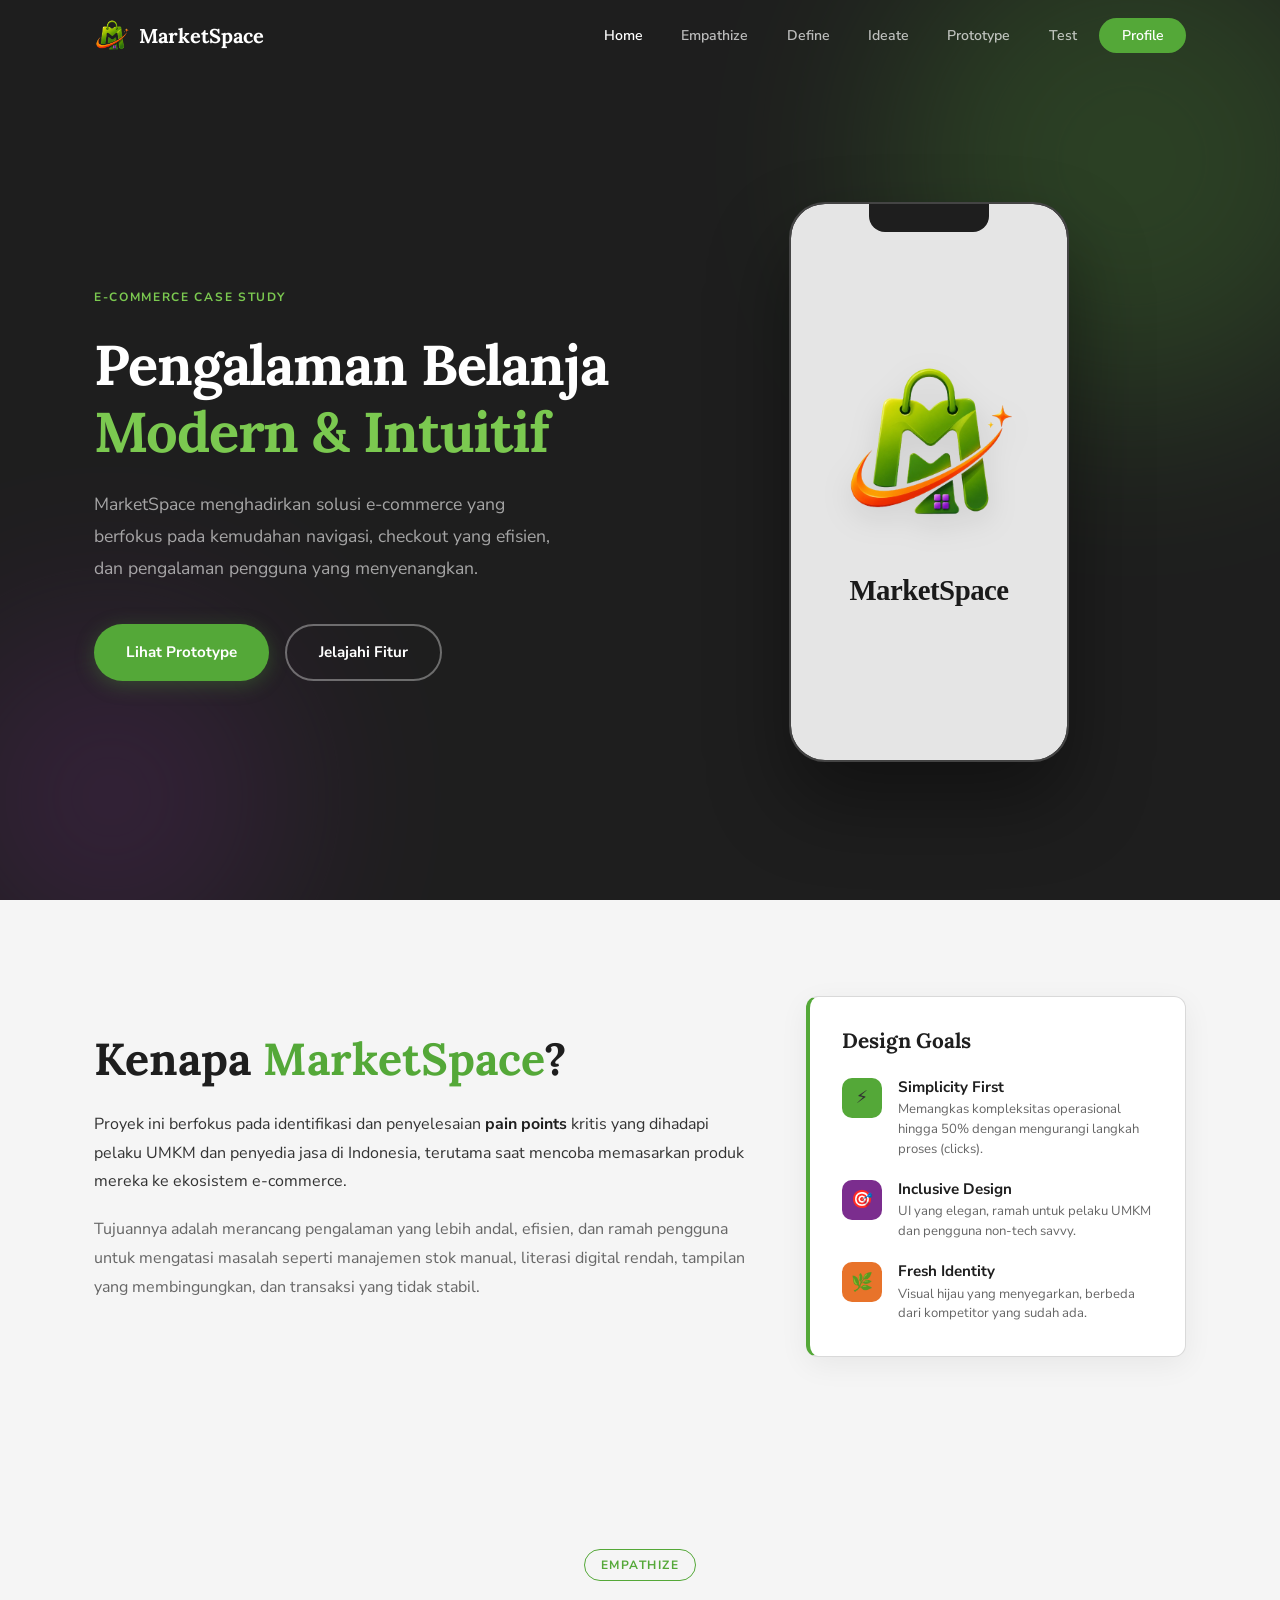
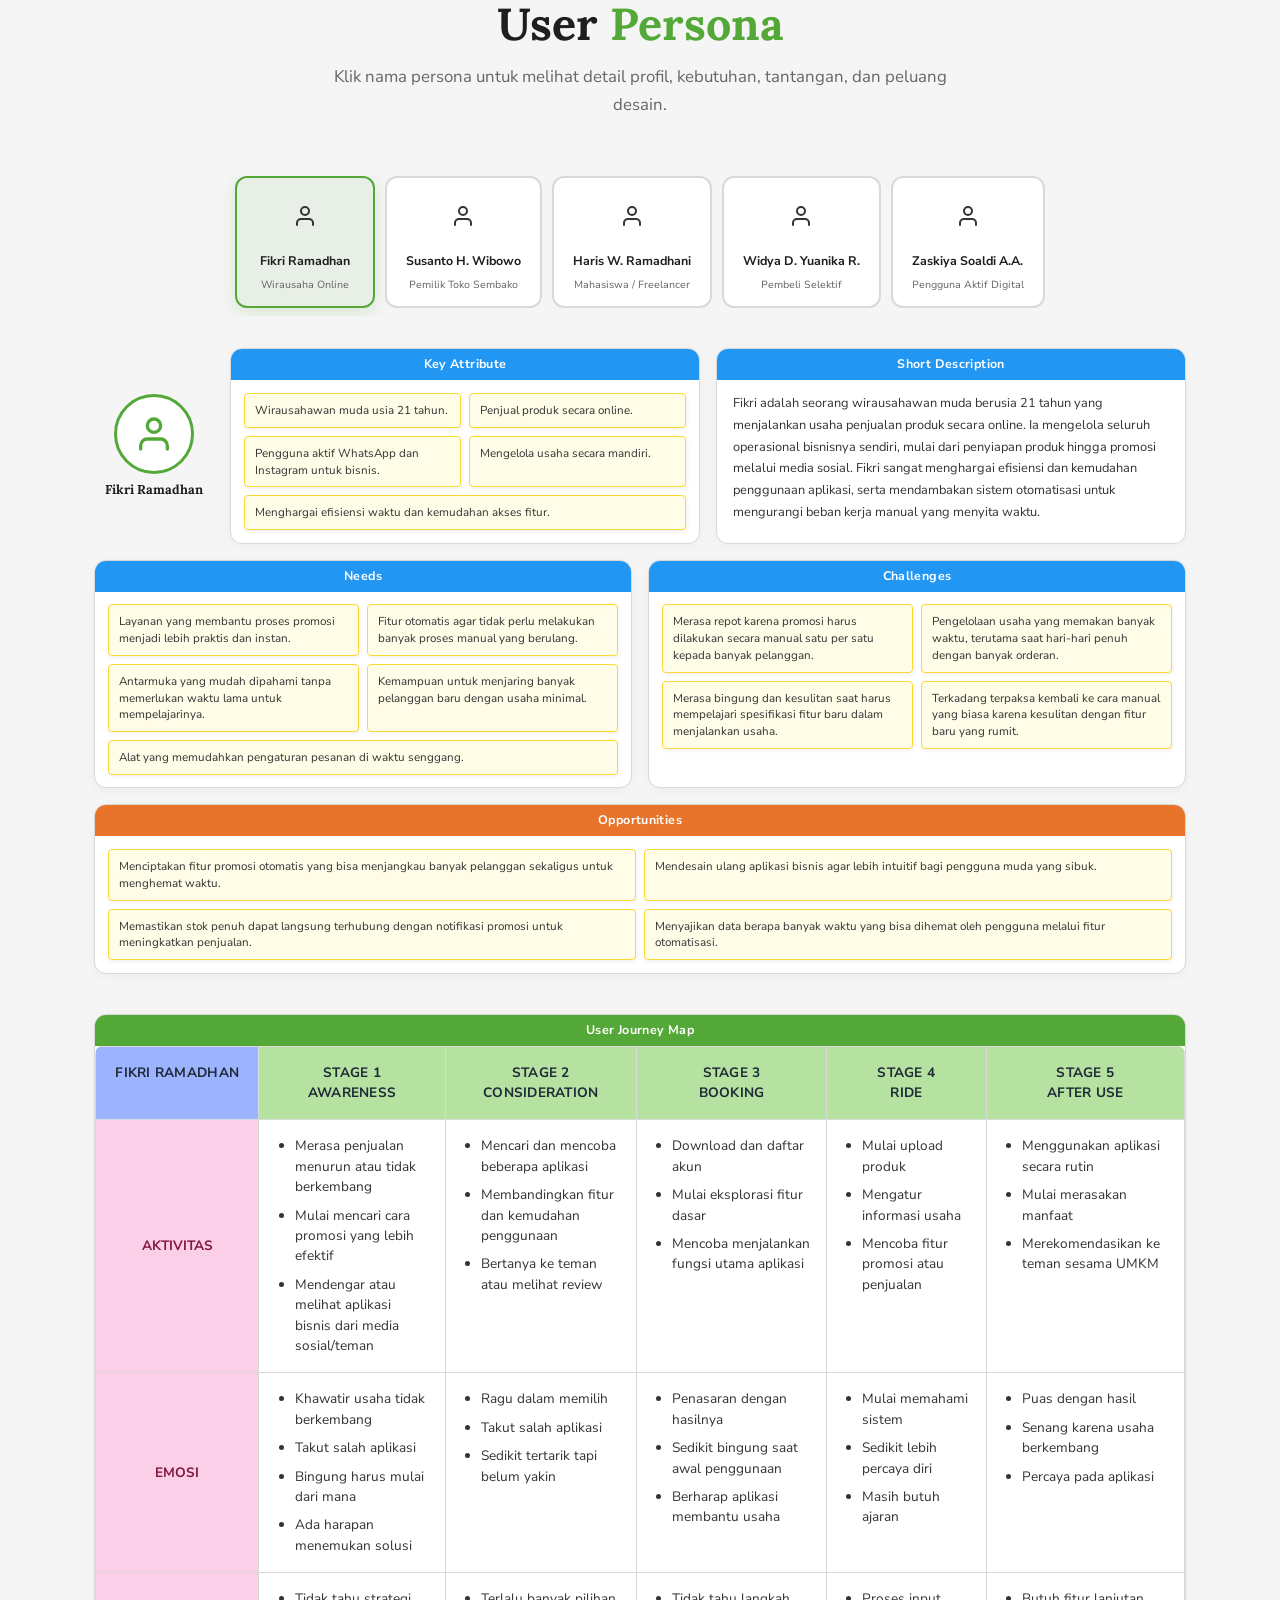
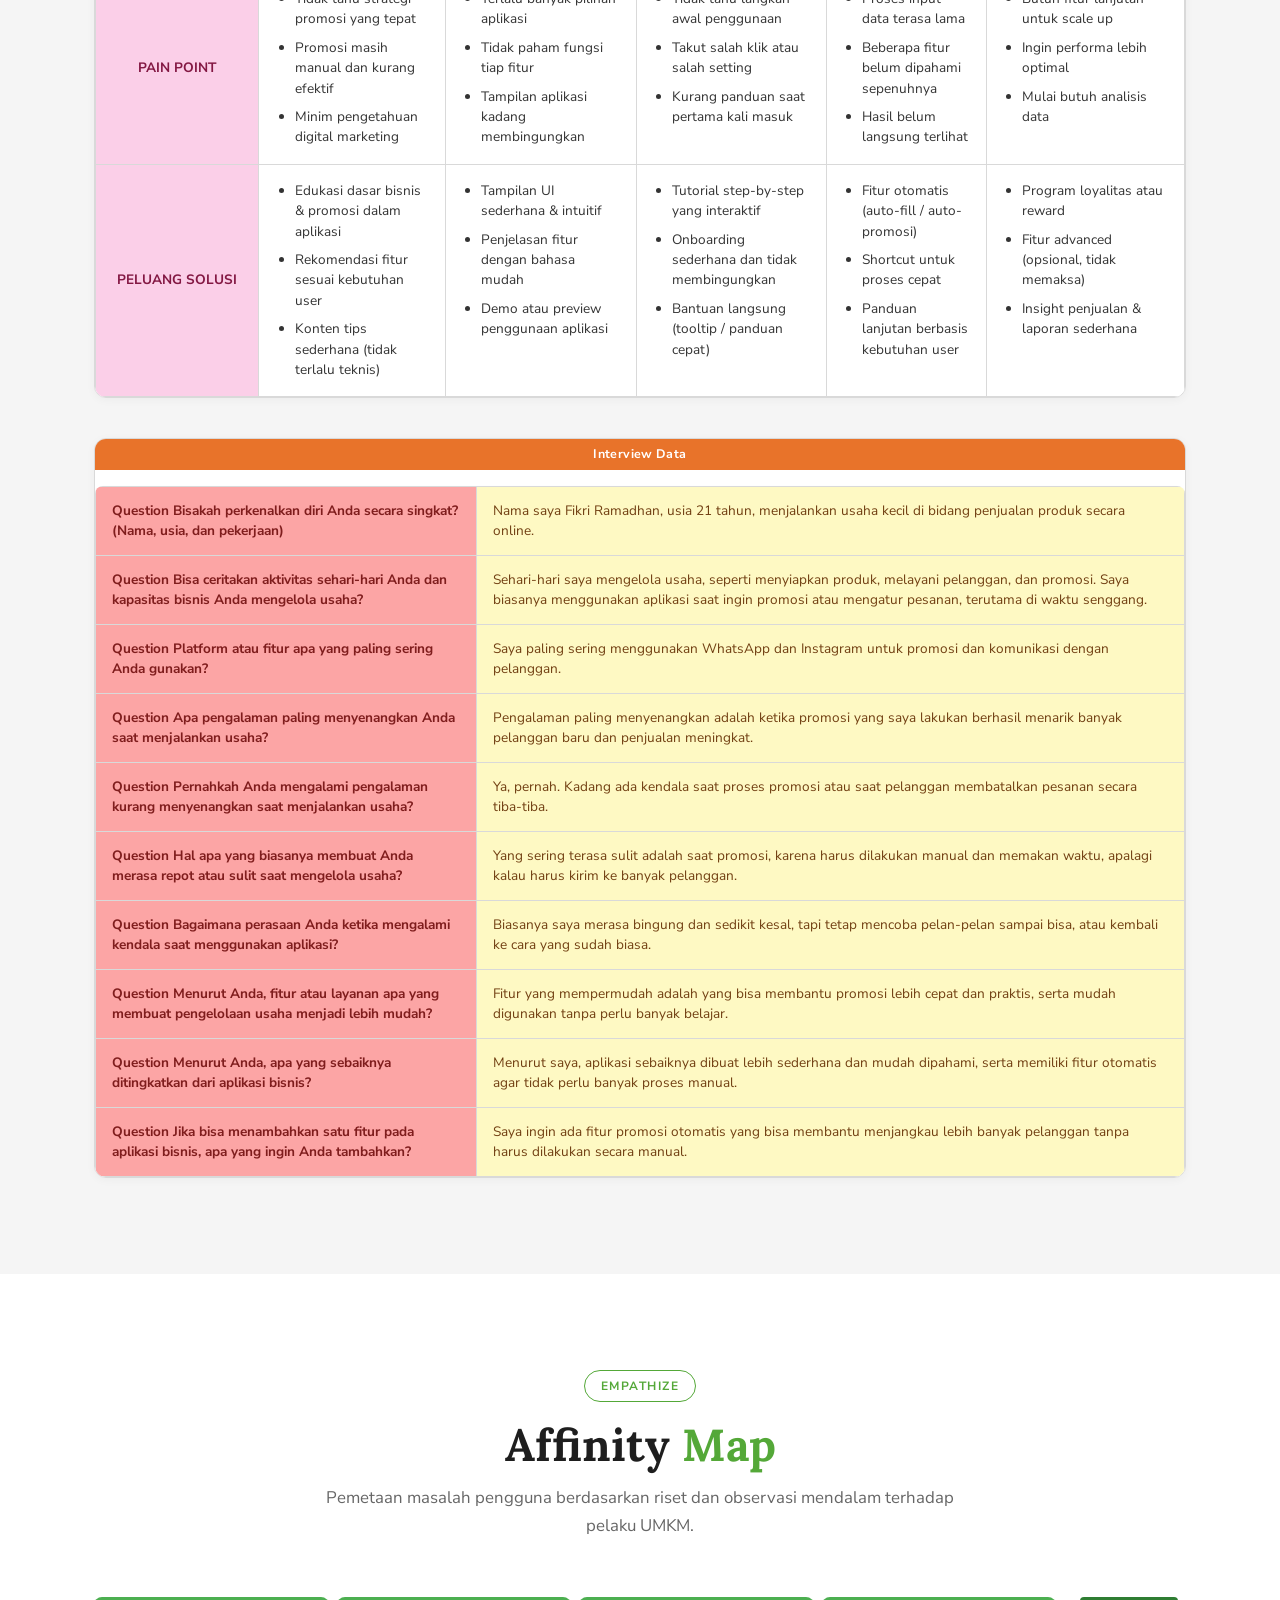
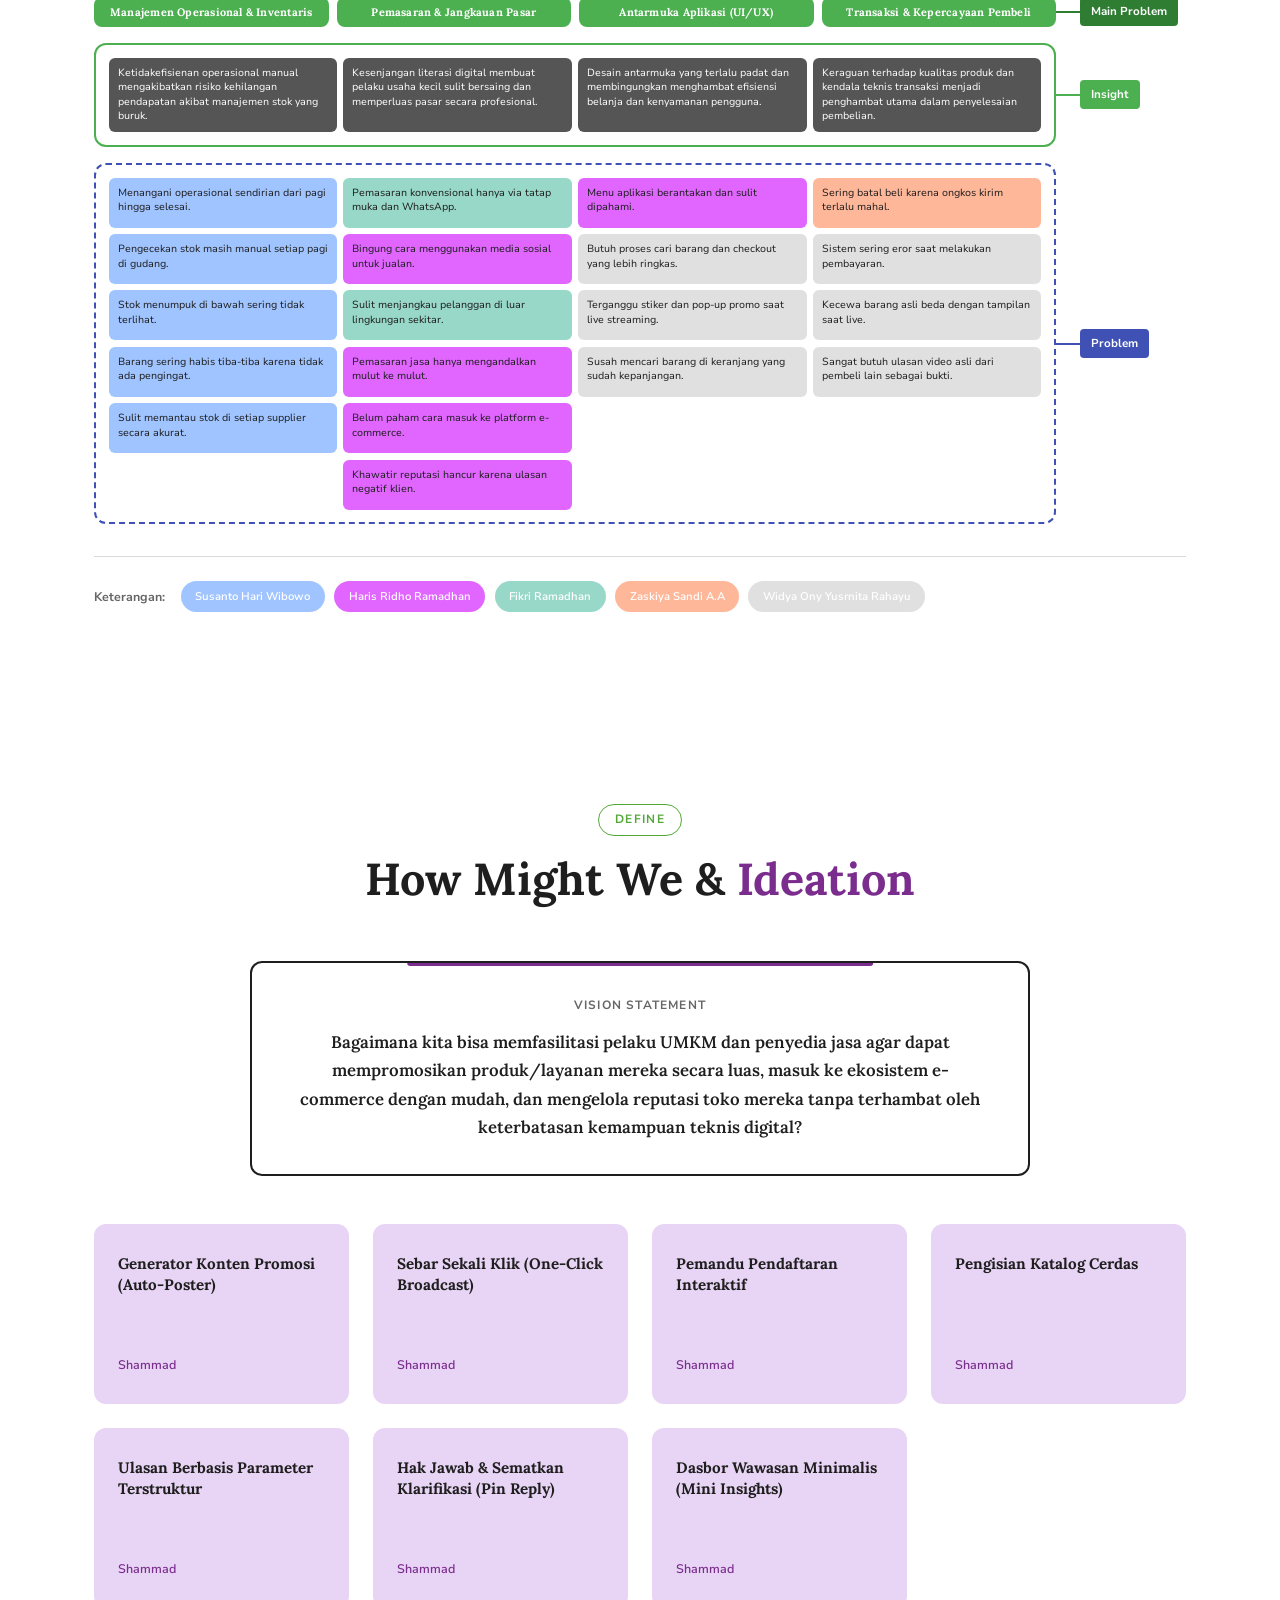
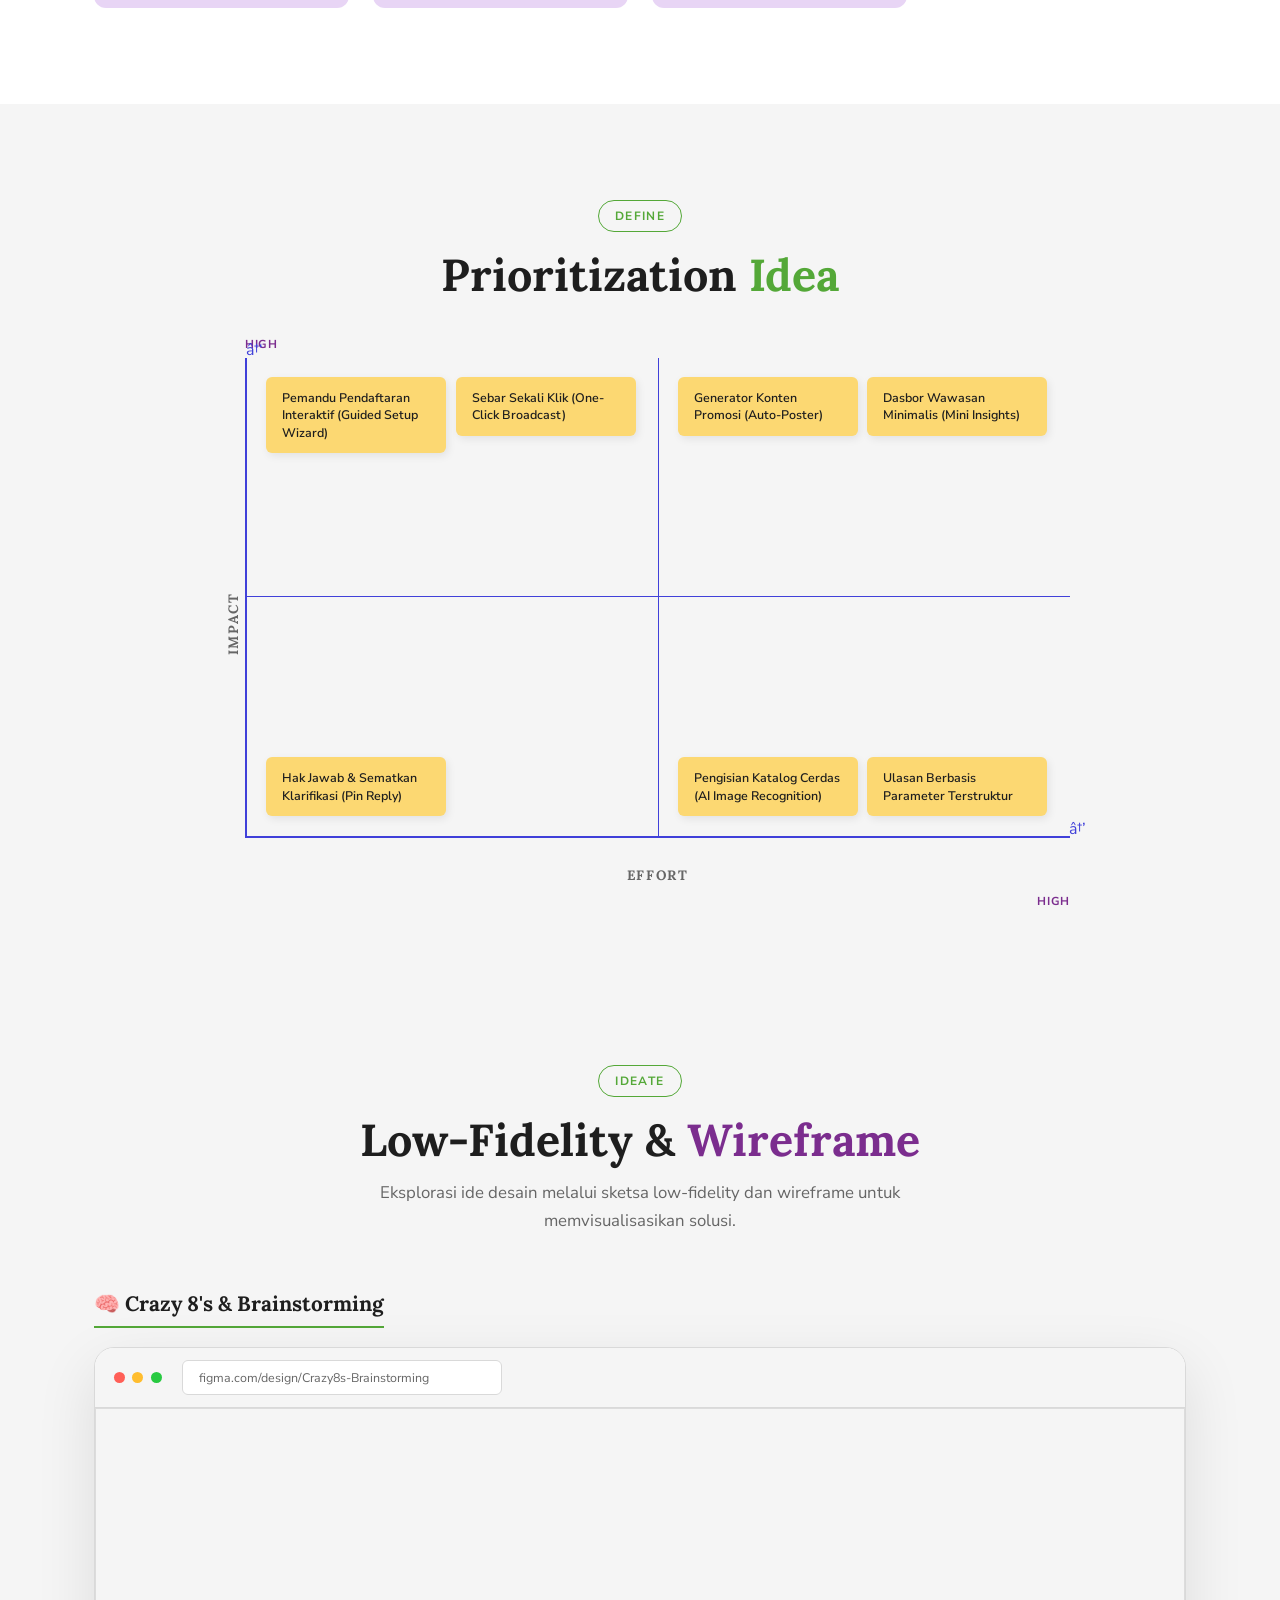
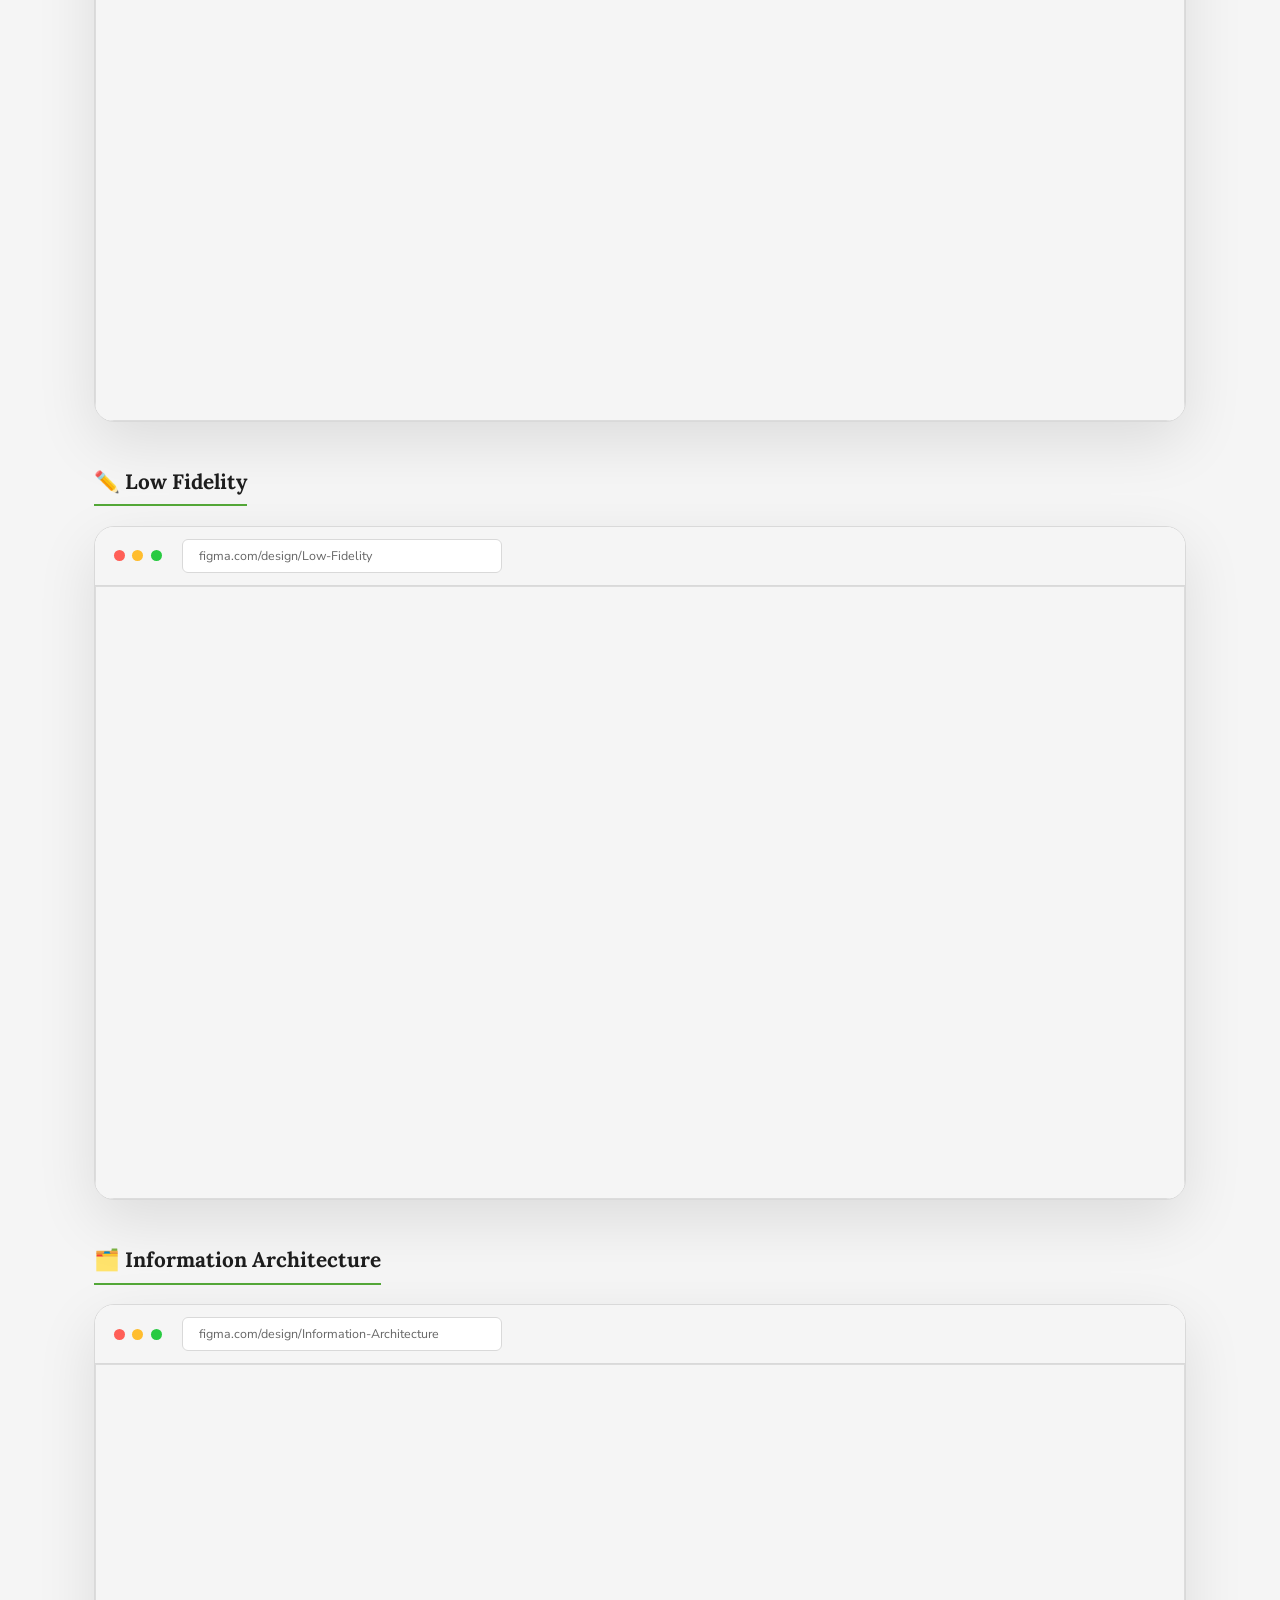
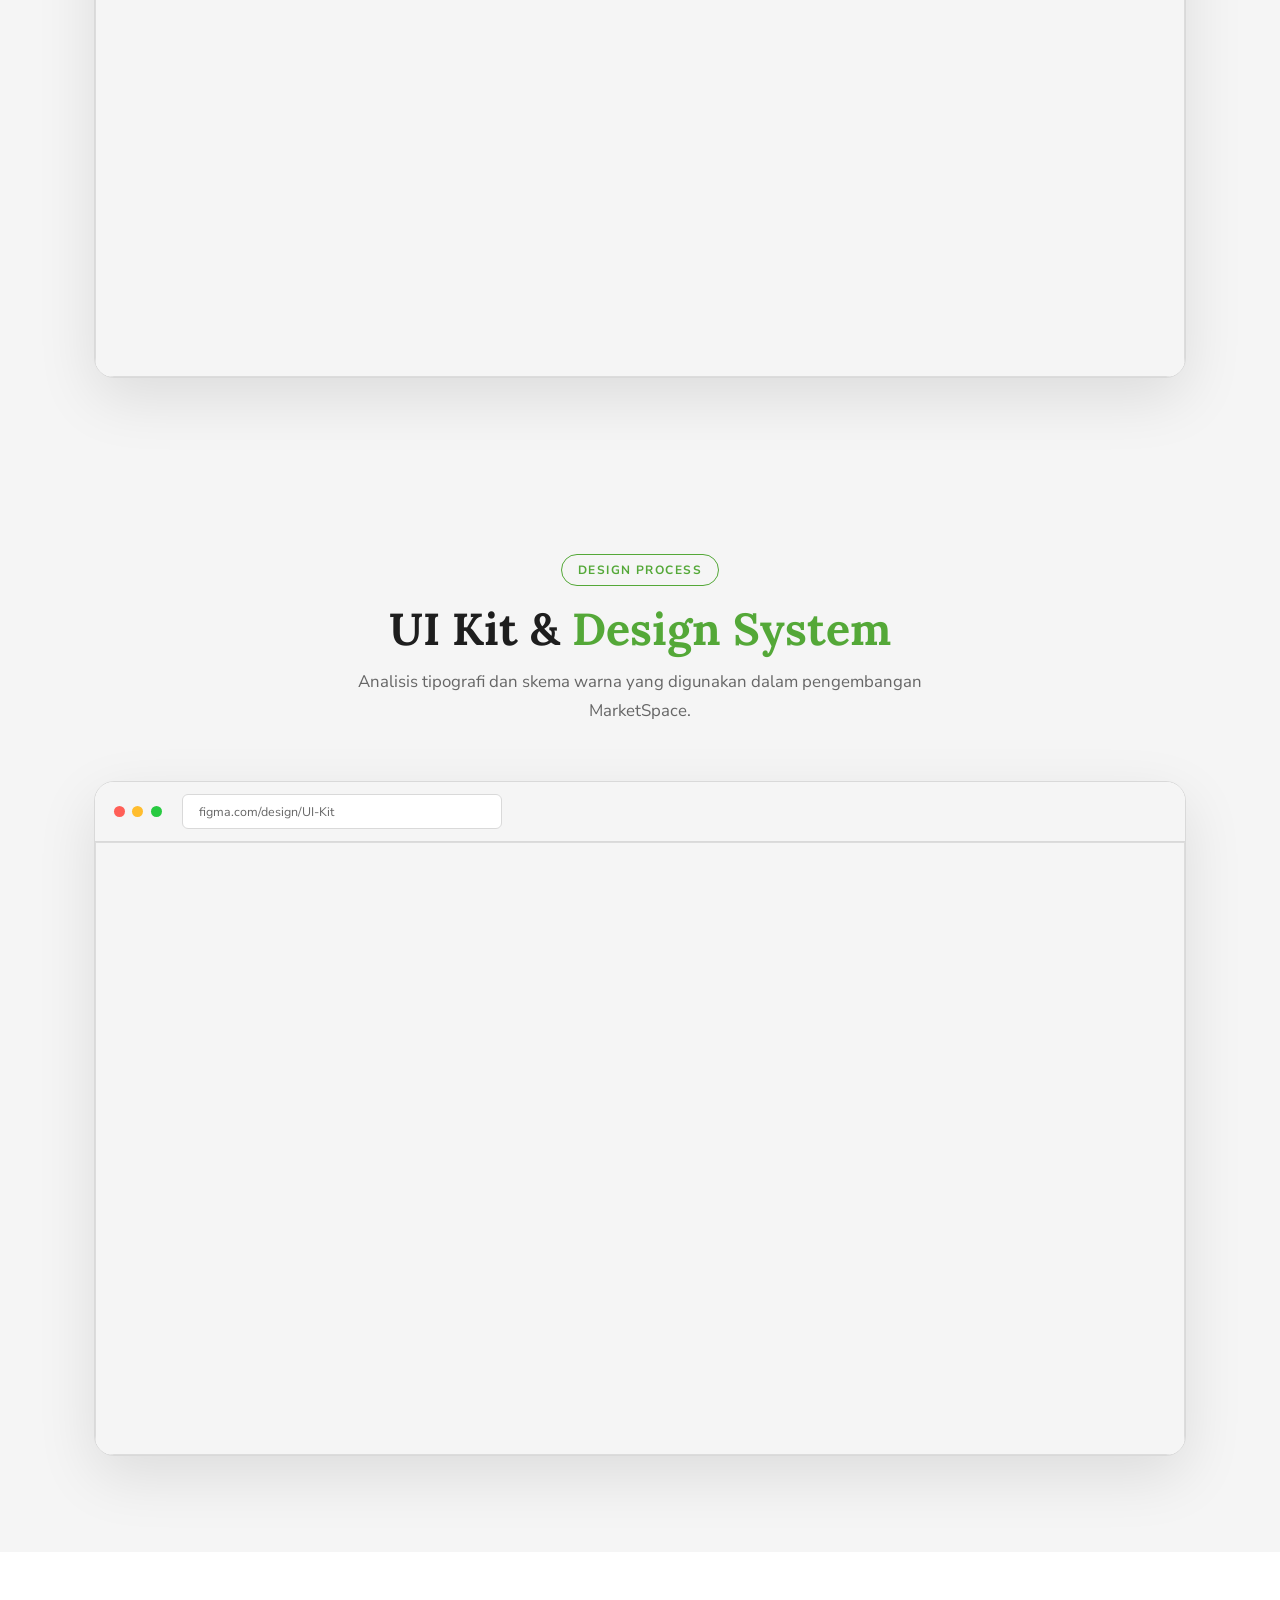
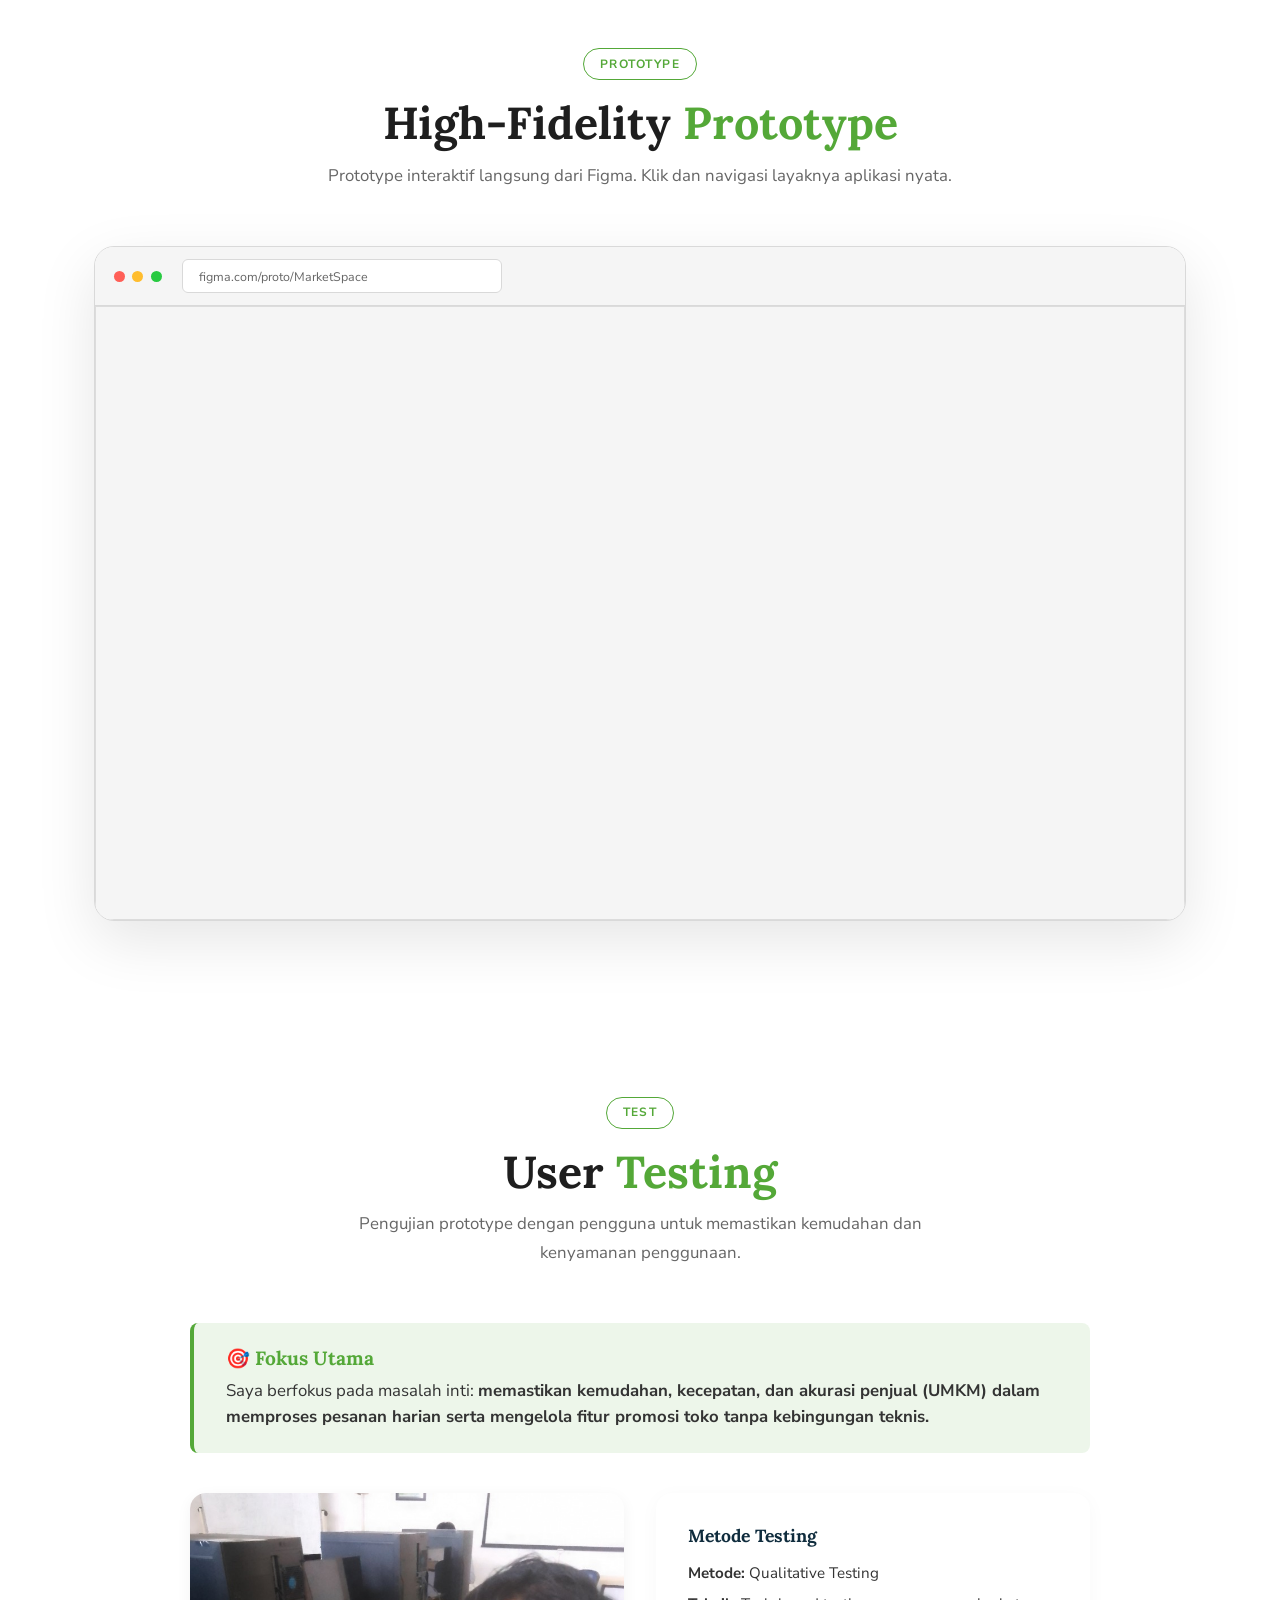
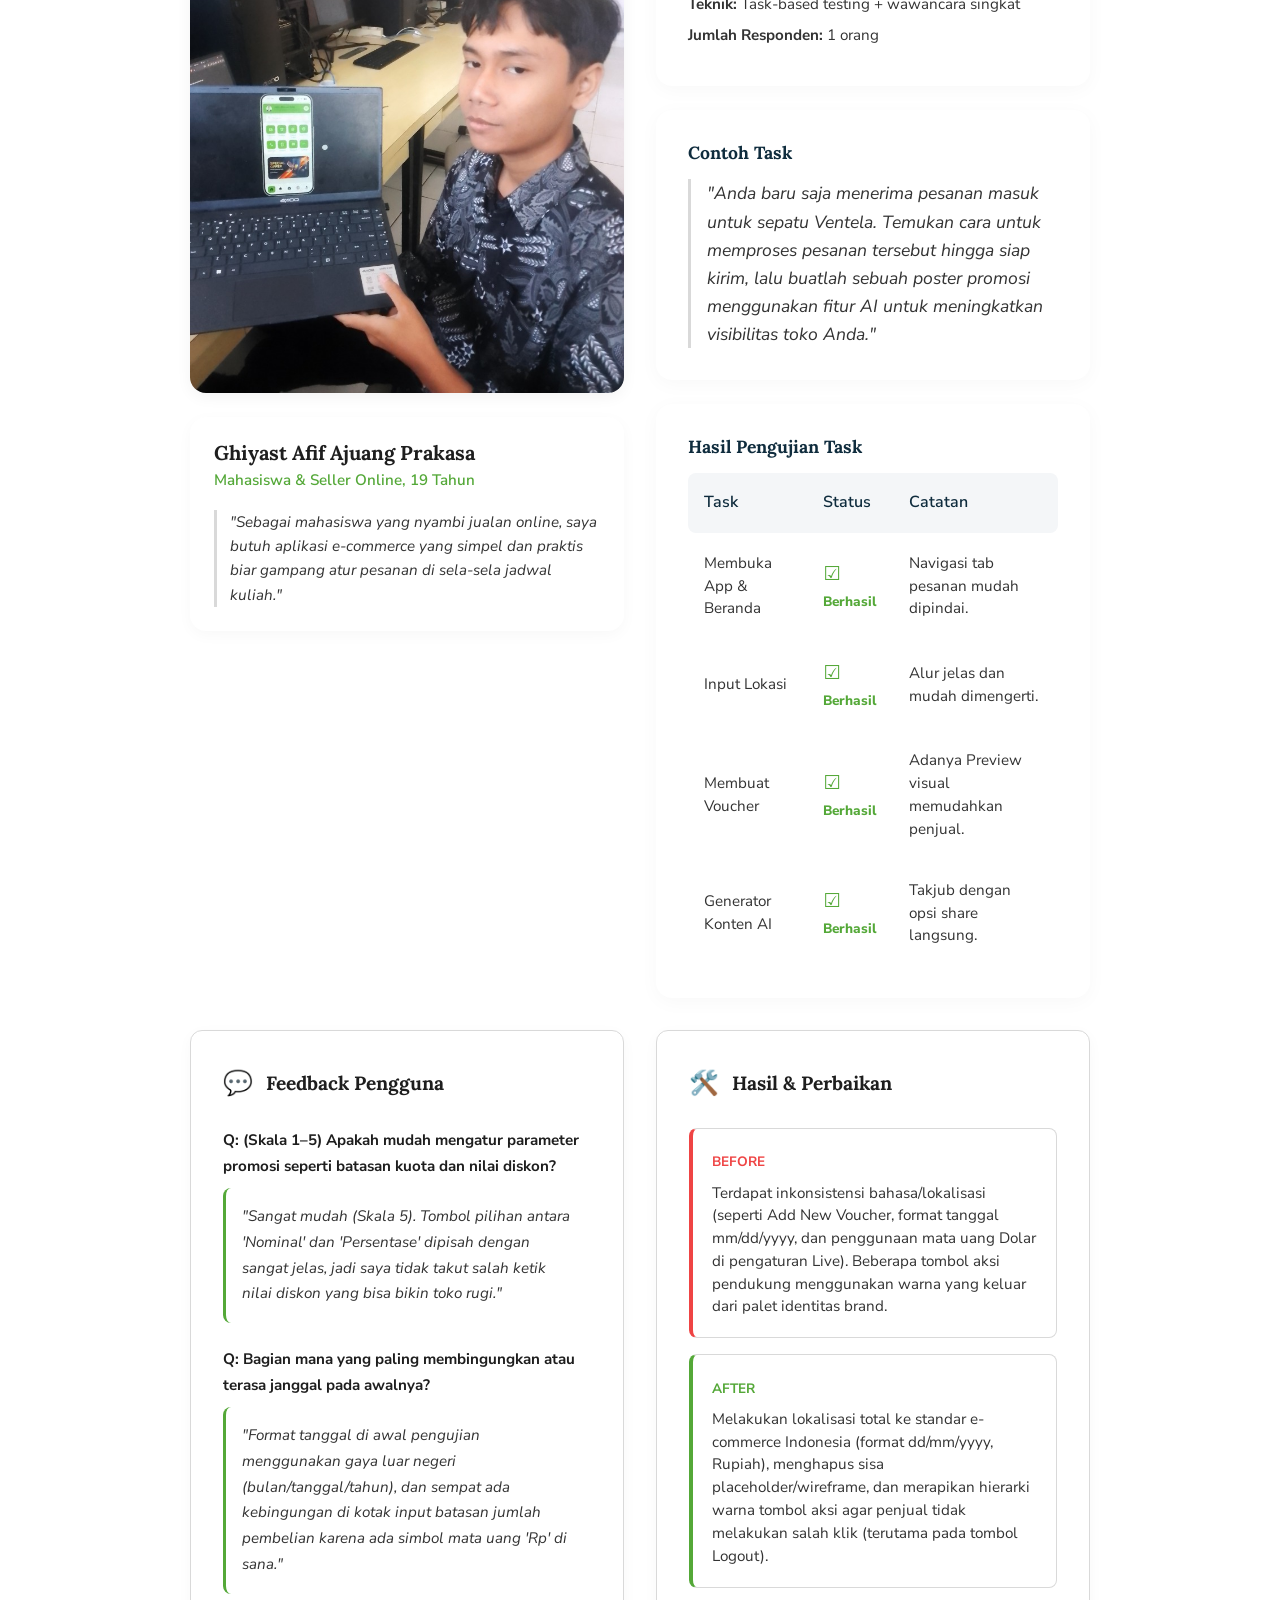
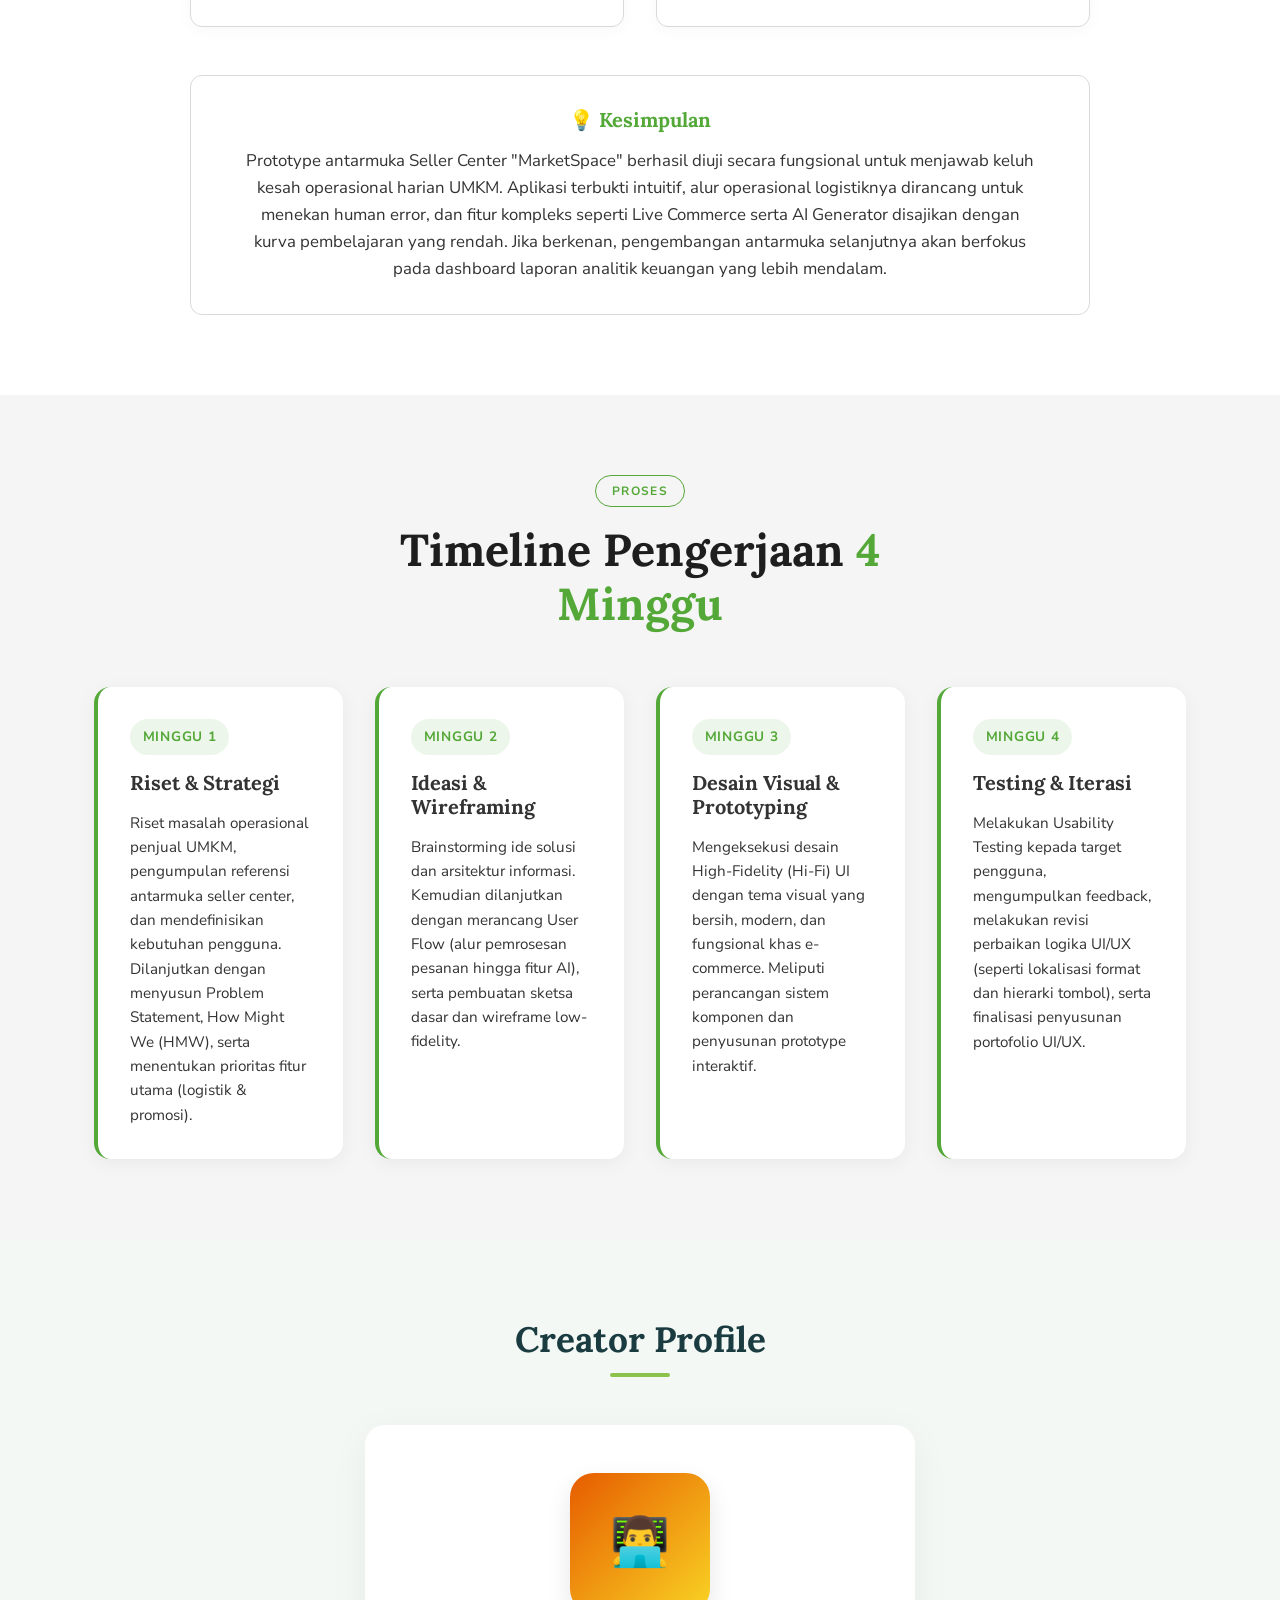
==== commit 7db931a0: "sdfghjkjhgfd" ====
--- a/index.html
+++ b/index.html
@@ -1395,12 +1395,12 @@
           <div class="test__gonceng-layout">
             <!-- Left Image -->
             <div class="test__gonceng-left">
-              <img src="tester.jpg" alt="Budi Santoso" class="test__gonceng-image">
+              <img src="tester.jpg" alt="Ghiyast Afif Ajuang Prakasa" class="test__gonceng-image">
               <div class="test__gonceng-profile">
-                <h4 class="test__gonceng-profile-name">Budi Santoso</h4>
-                <p class="test__gonceng-profile-role">Pelaku UMKM / Pemilik Toko, 35 Tahun</p>
+                <h4 class="test__gonceng-profile-name">Ghiyast Afif Ajuang Prakasa</h4>
+                <p class="test__gonceng-profile-role">Mahasiswa & Seller Online, 19 Tahun</p>
                 <blockquote class="test__quote test__quote--small" style="margin-top: 1rem;">
-                  "Sering merasa kewalahan mengatur promosi dan memastikan tidak salah kirim barang di aplikasi e-commerce yang menunya terlalu rumit."
+                  "Sebagai mahasiswa yang nyambi jualan online, saya butuh aplikasi e-commerce yang simpel dan praktis biar gampang atur pesanan di sela-sela jadwal kuliah."
                 </blockquote>
               </div>
             </div>
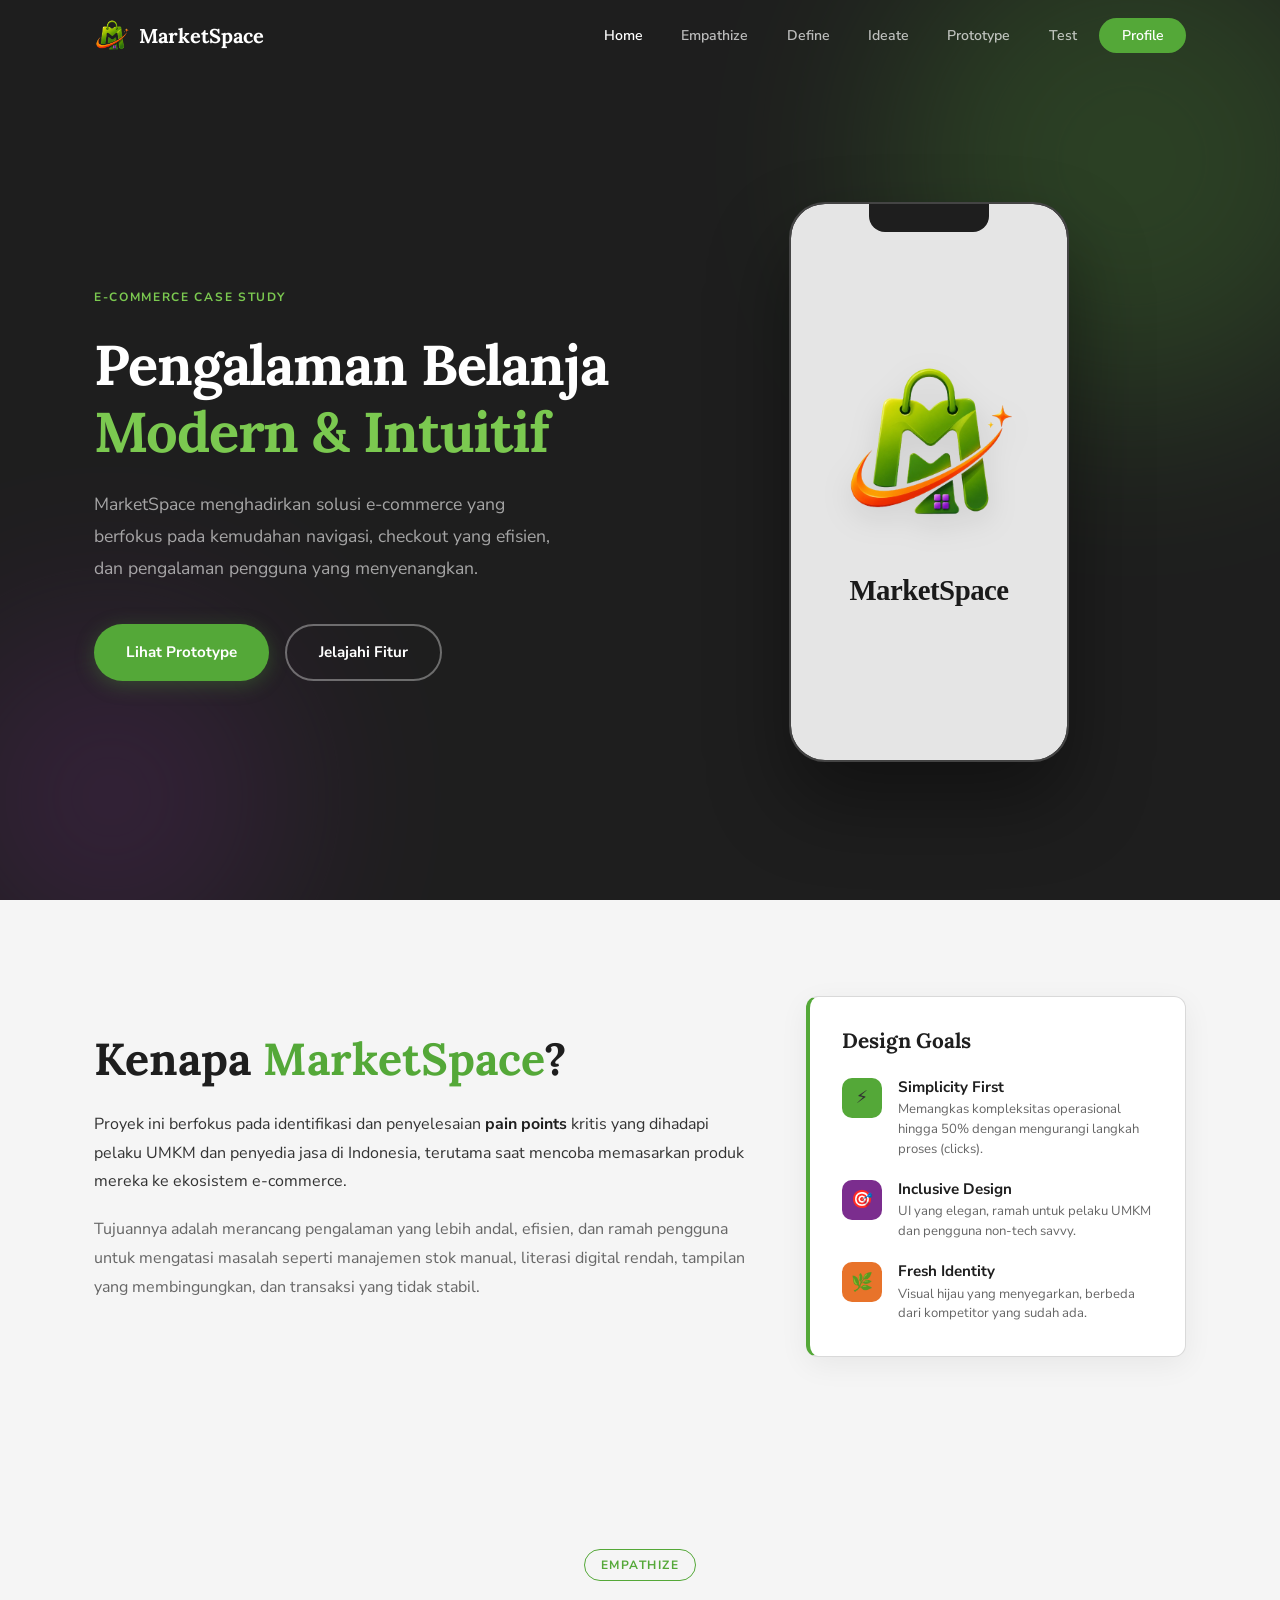
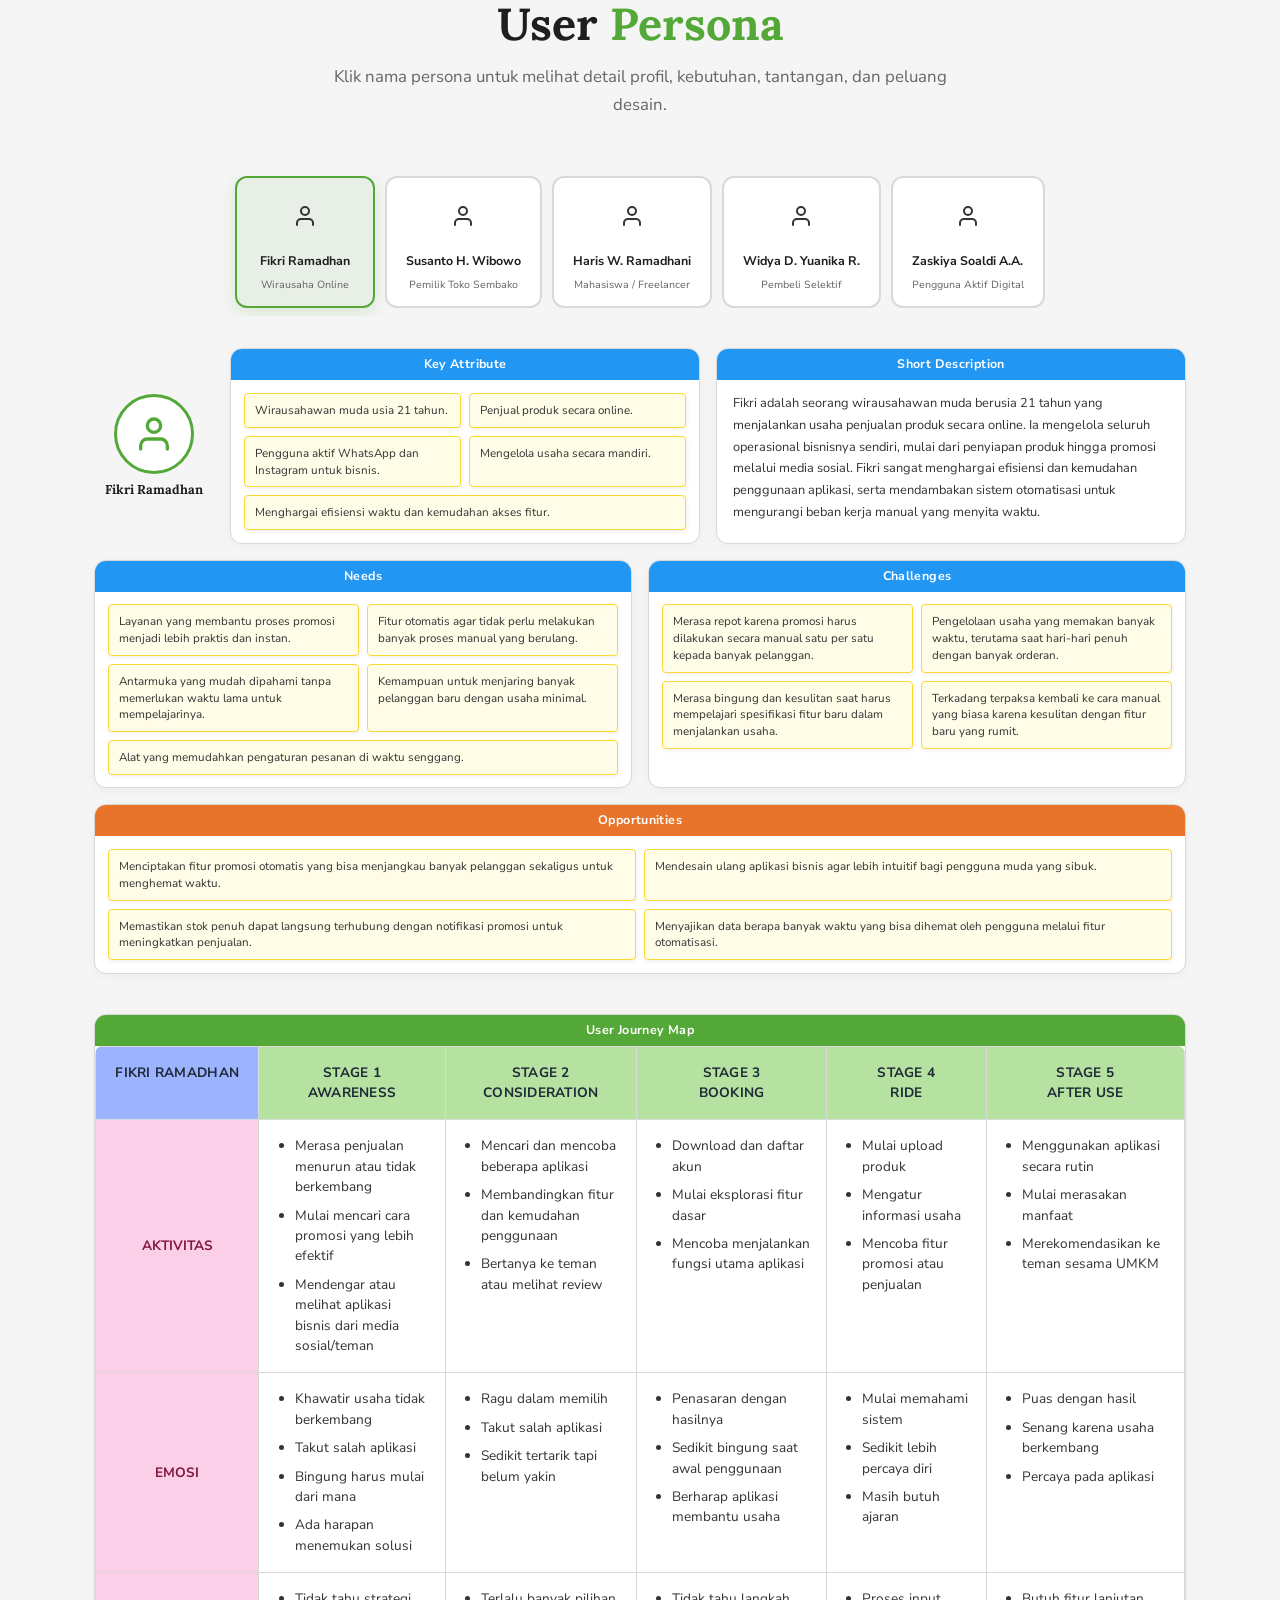
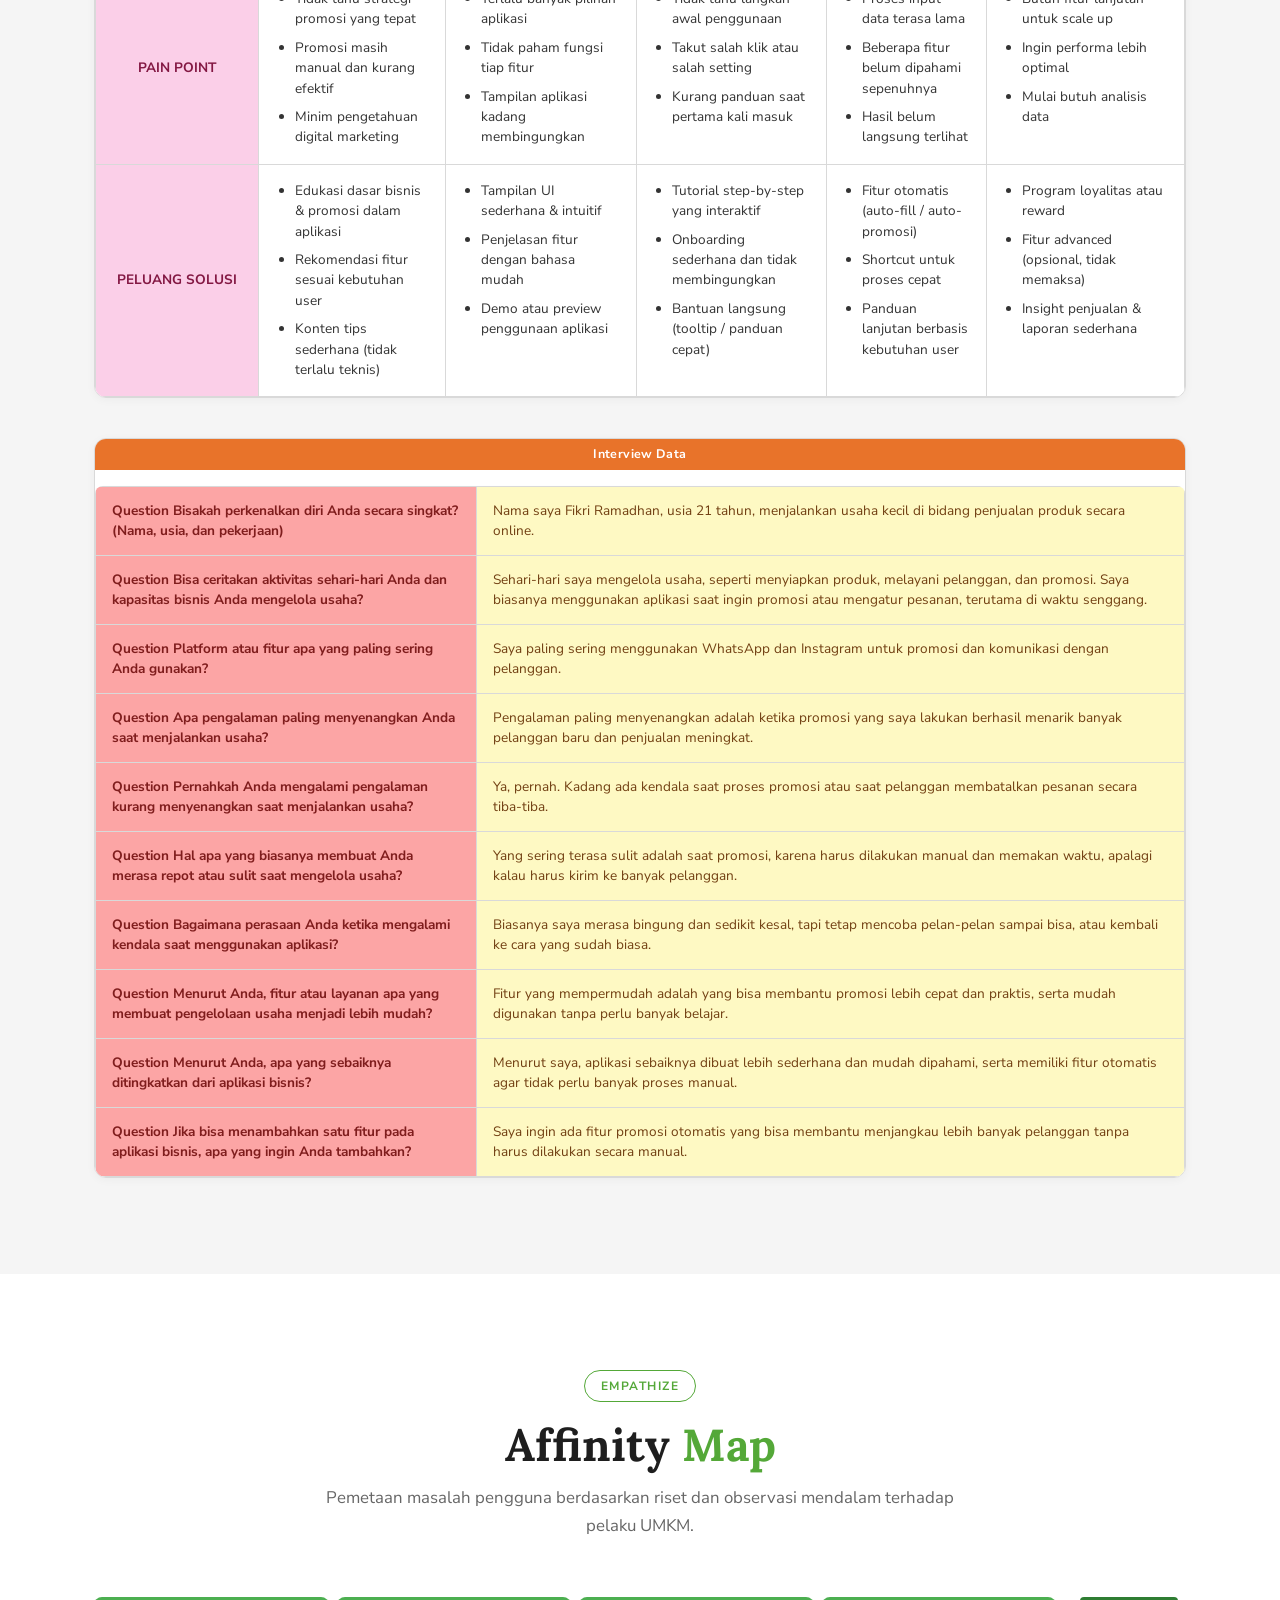
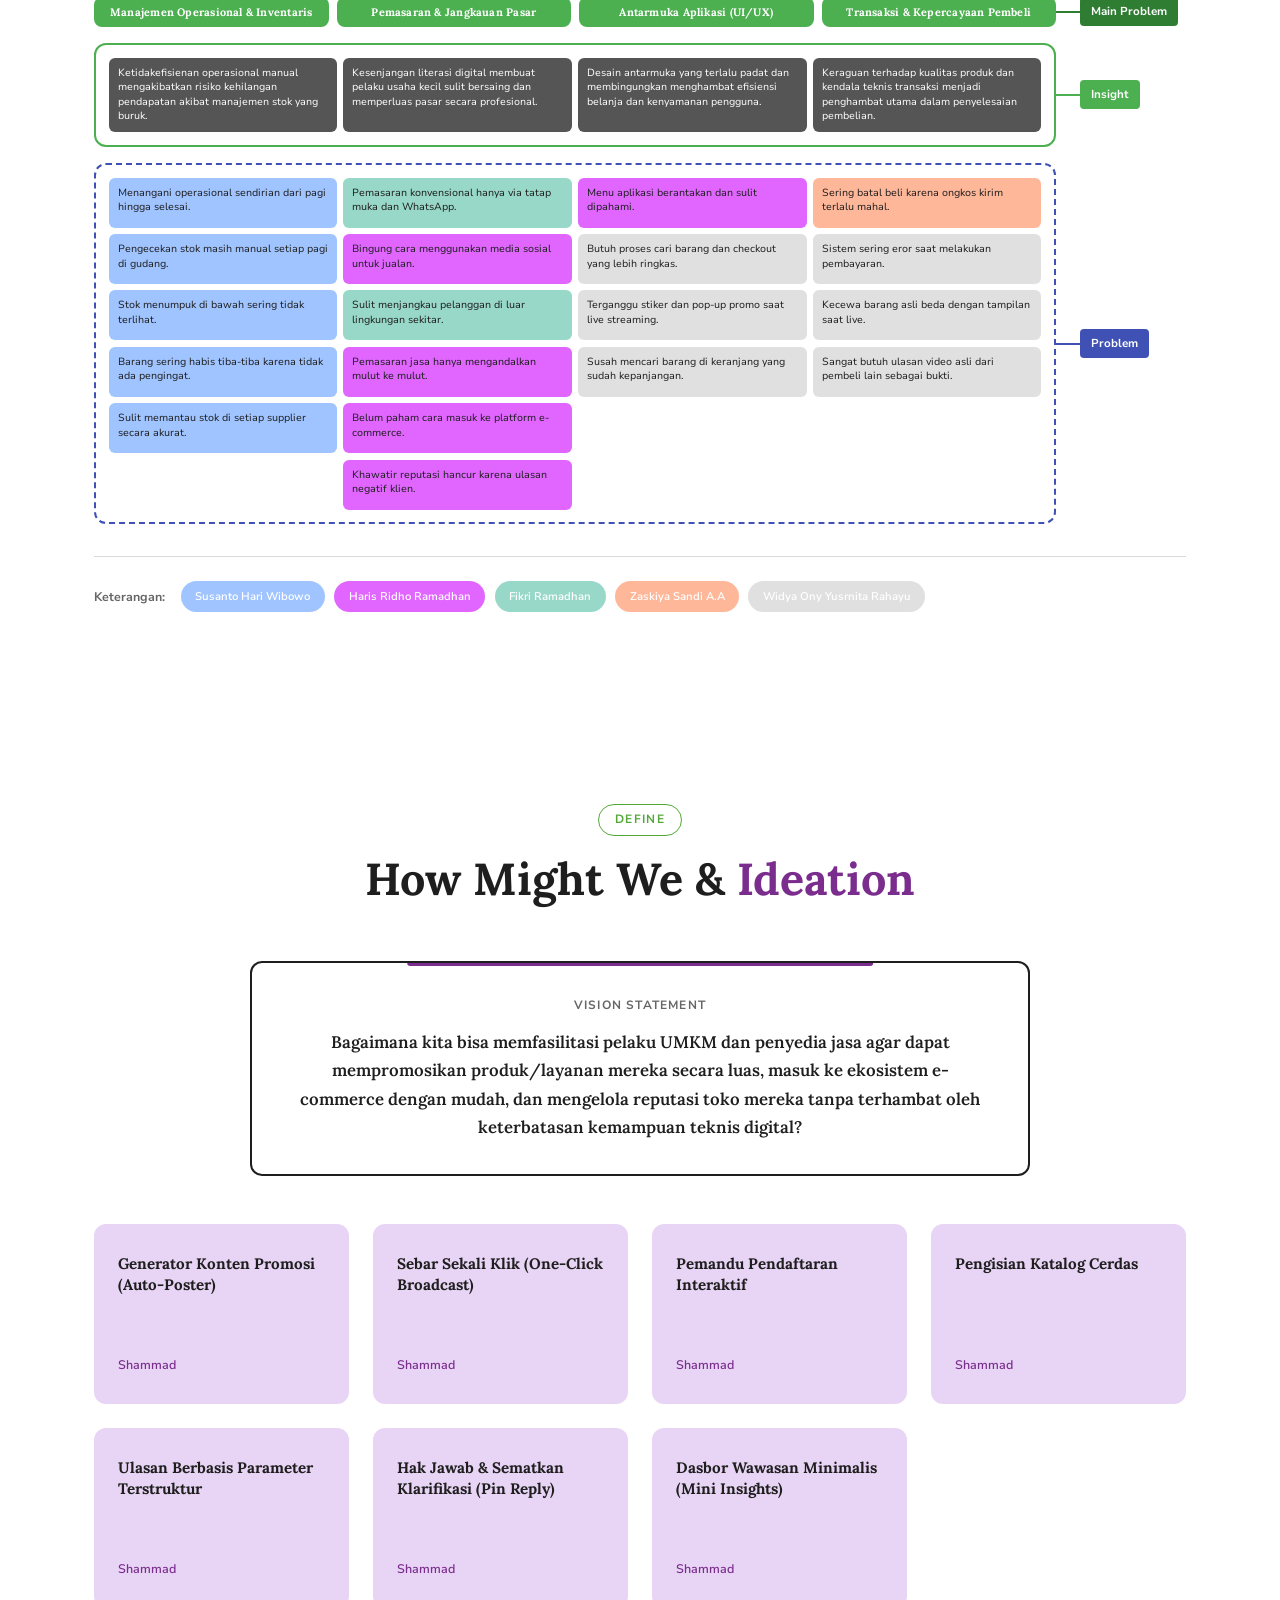
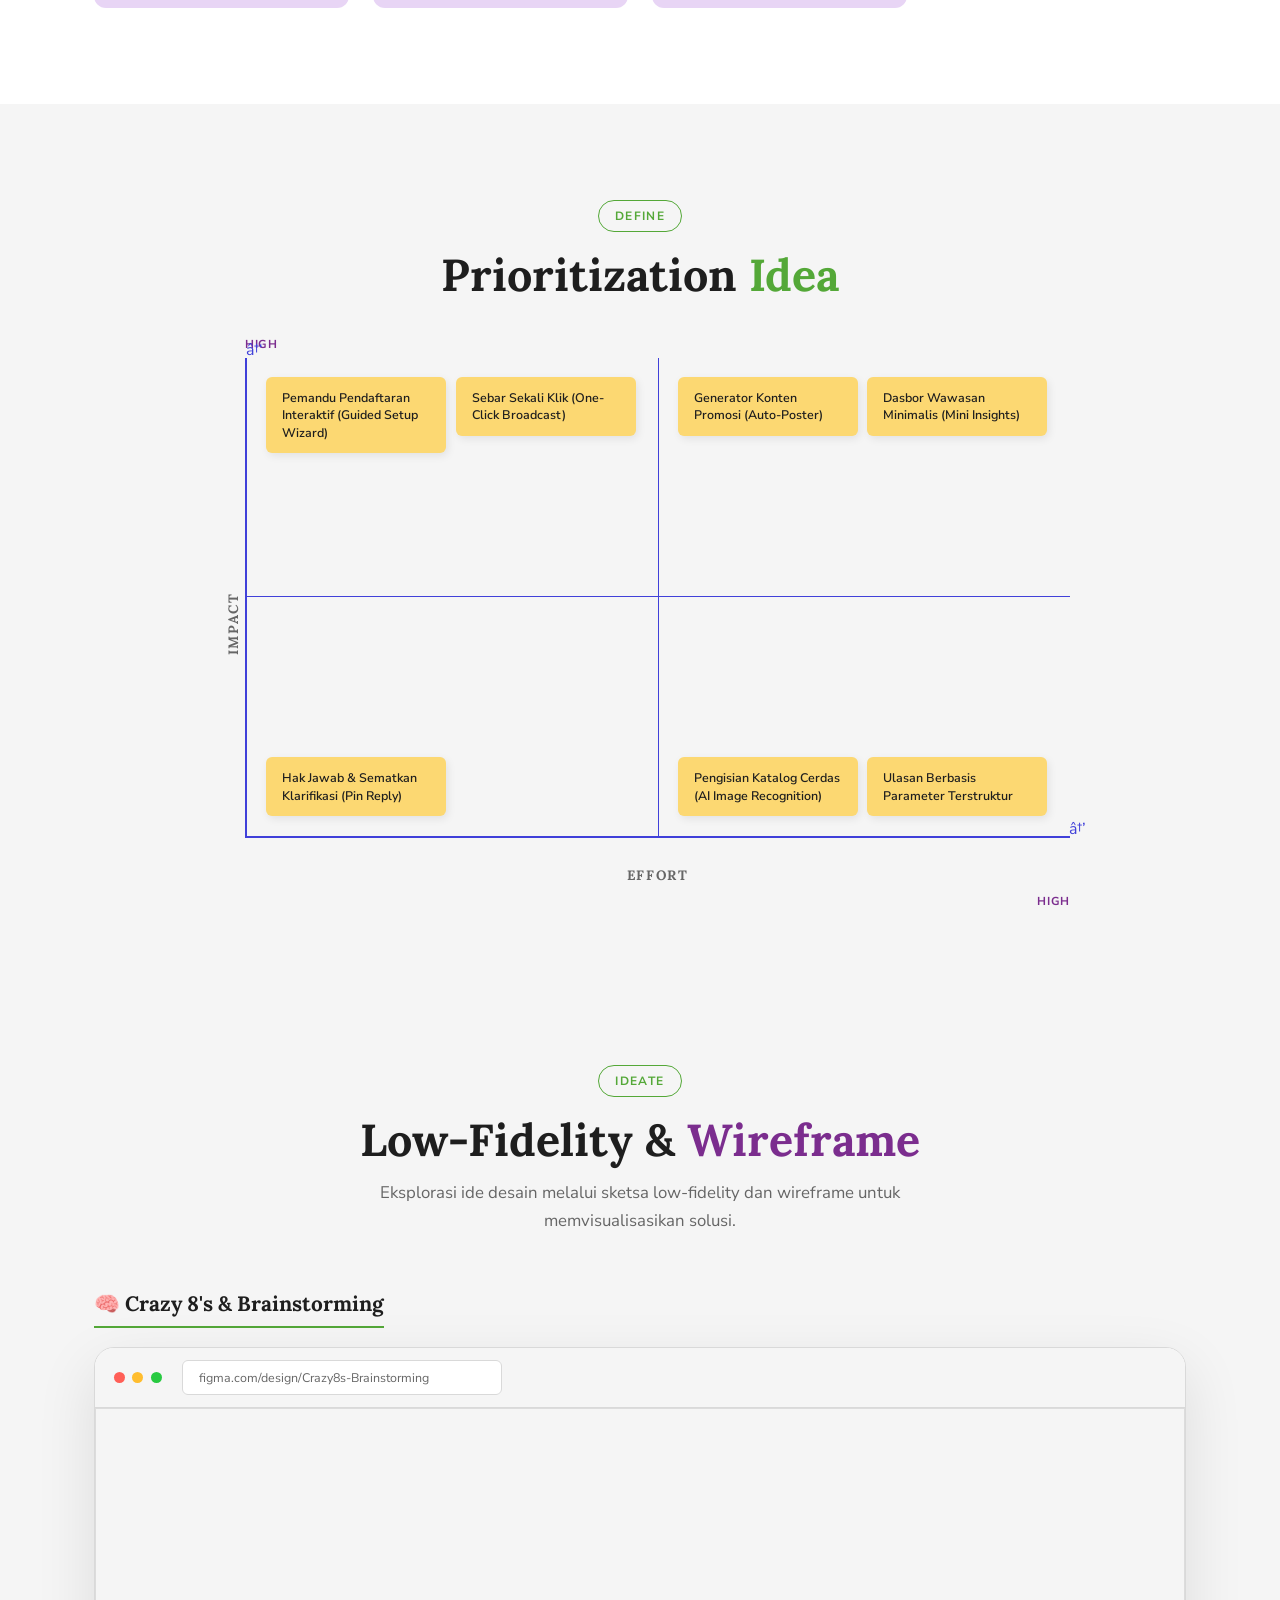
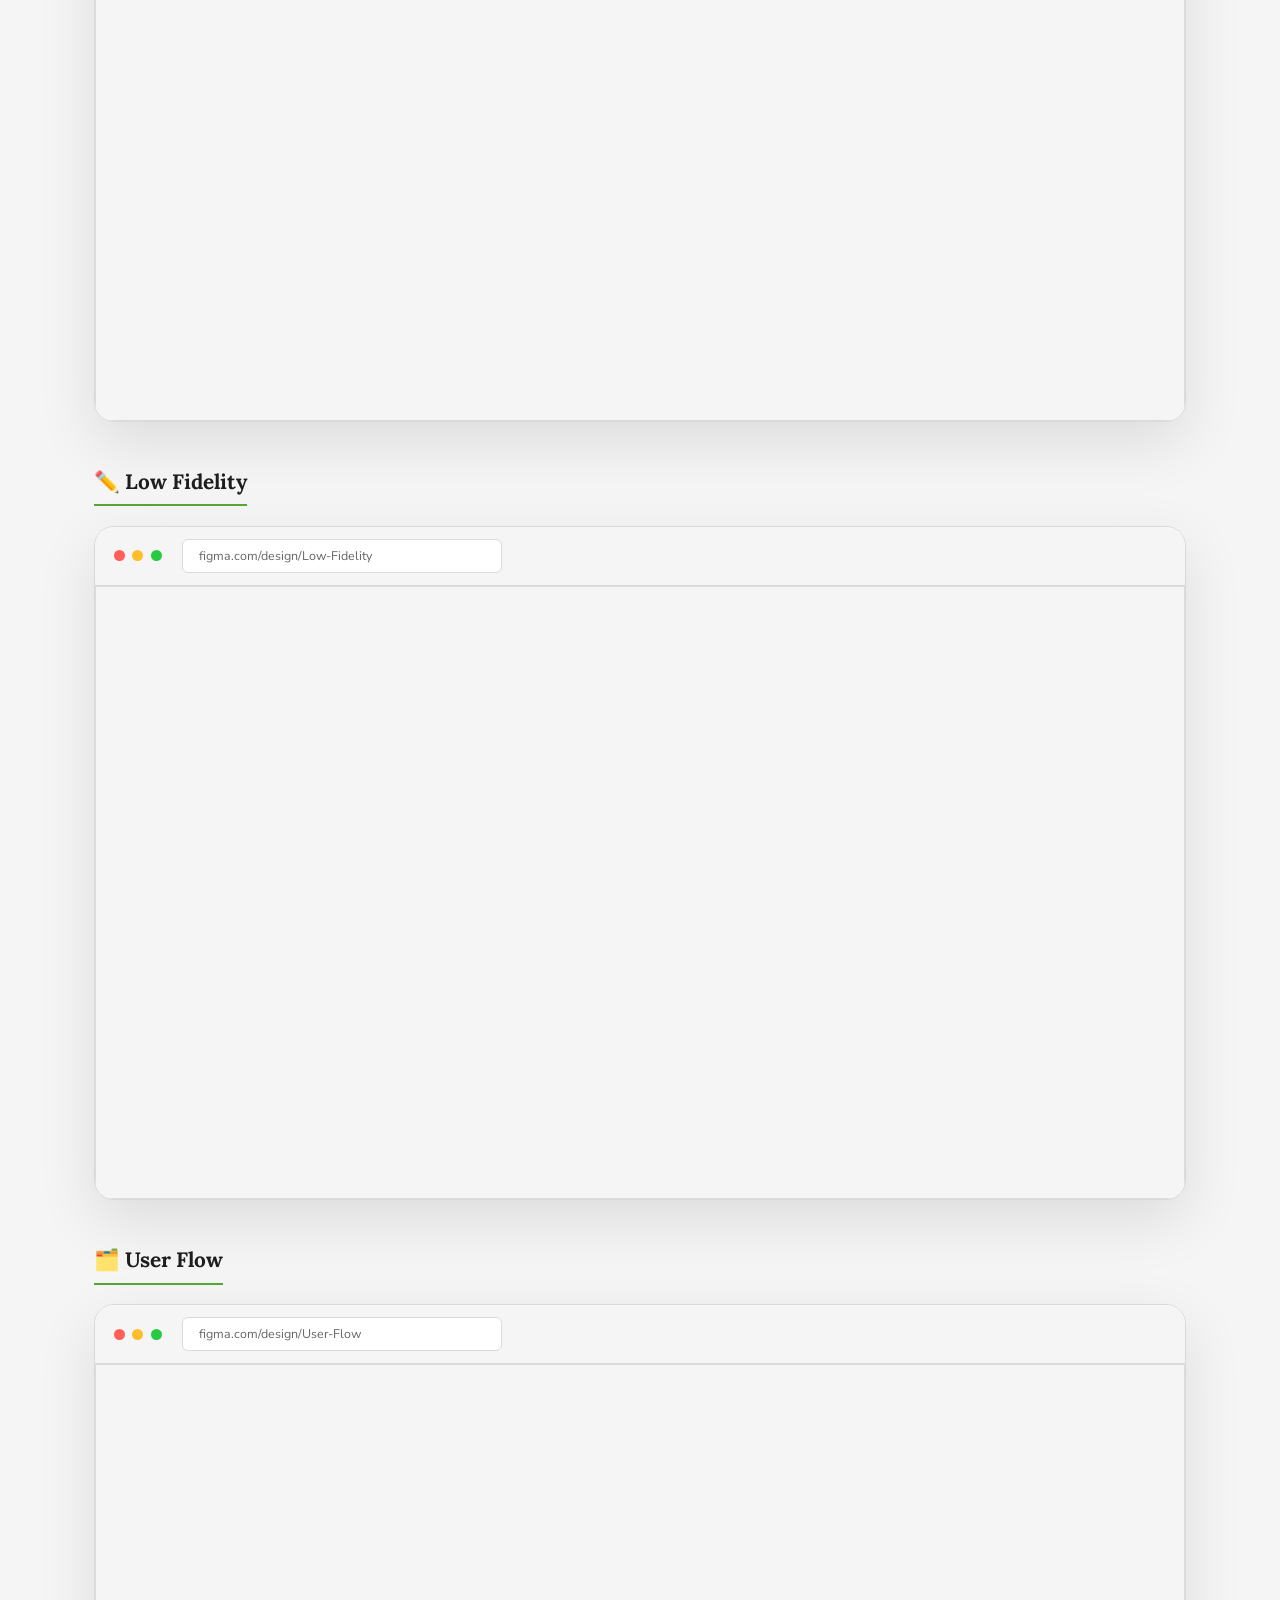
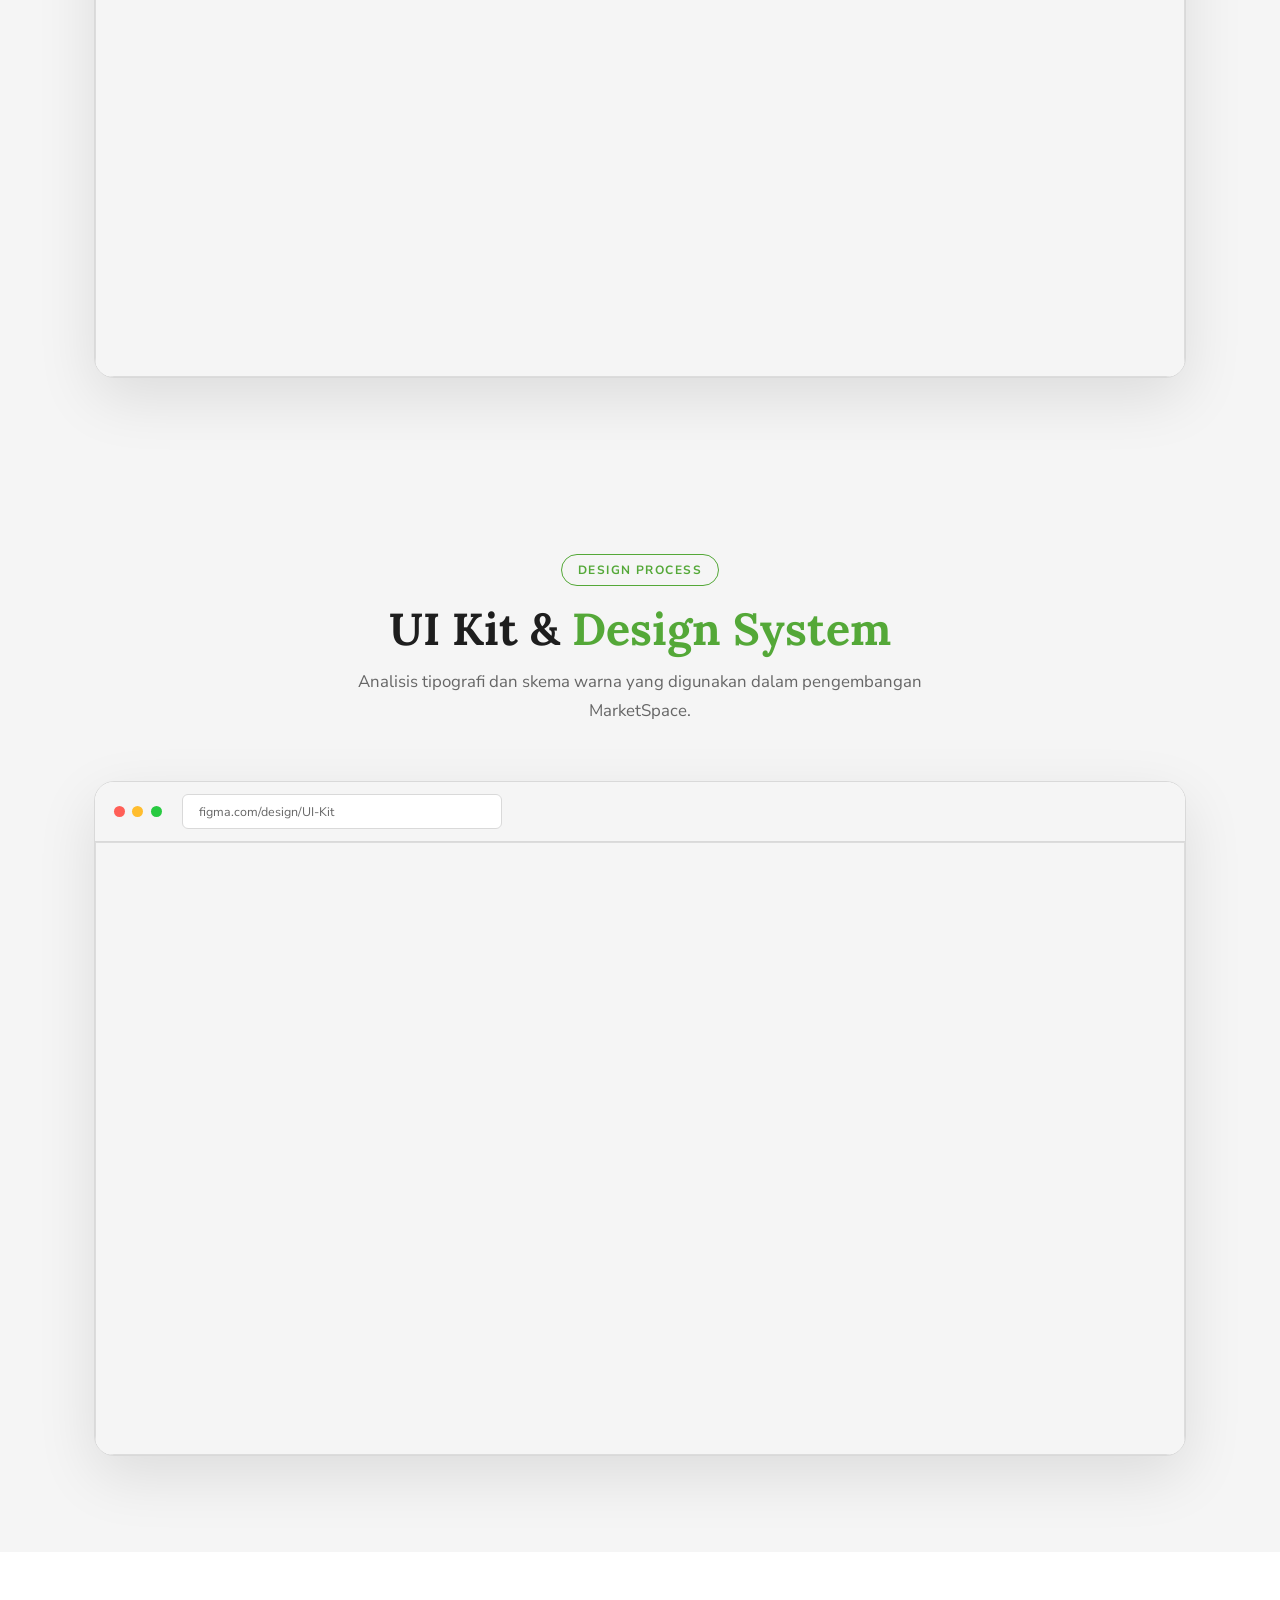
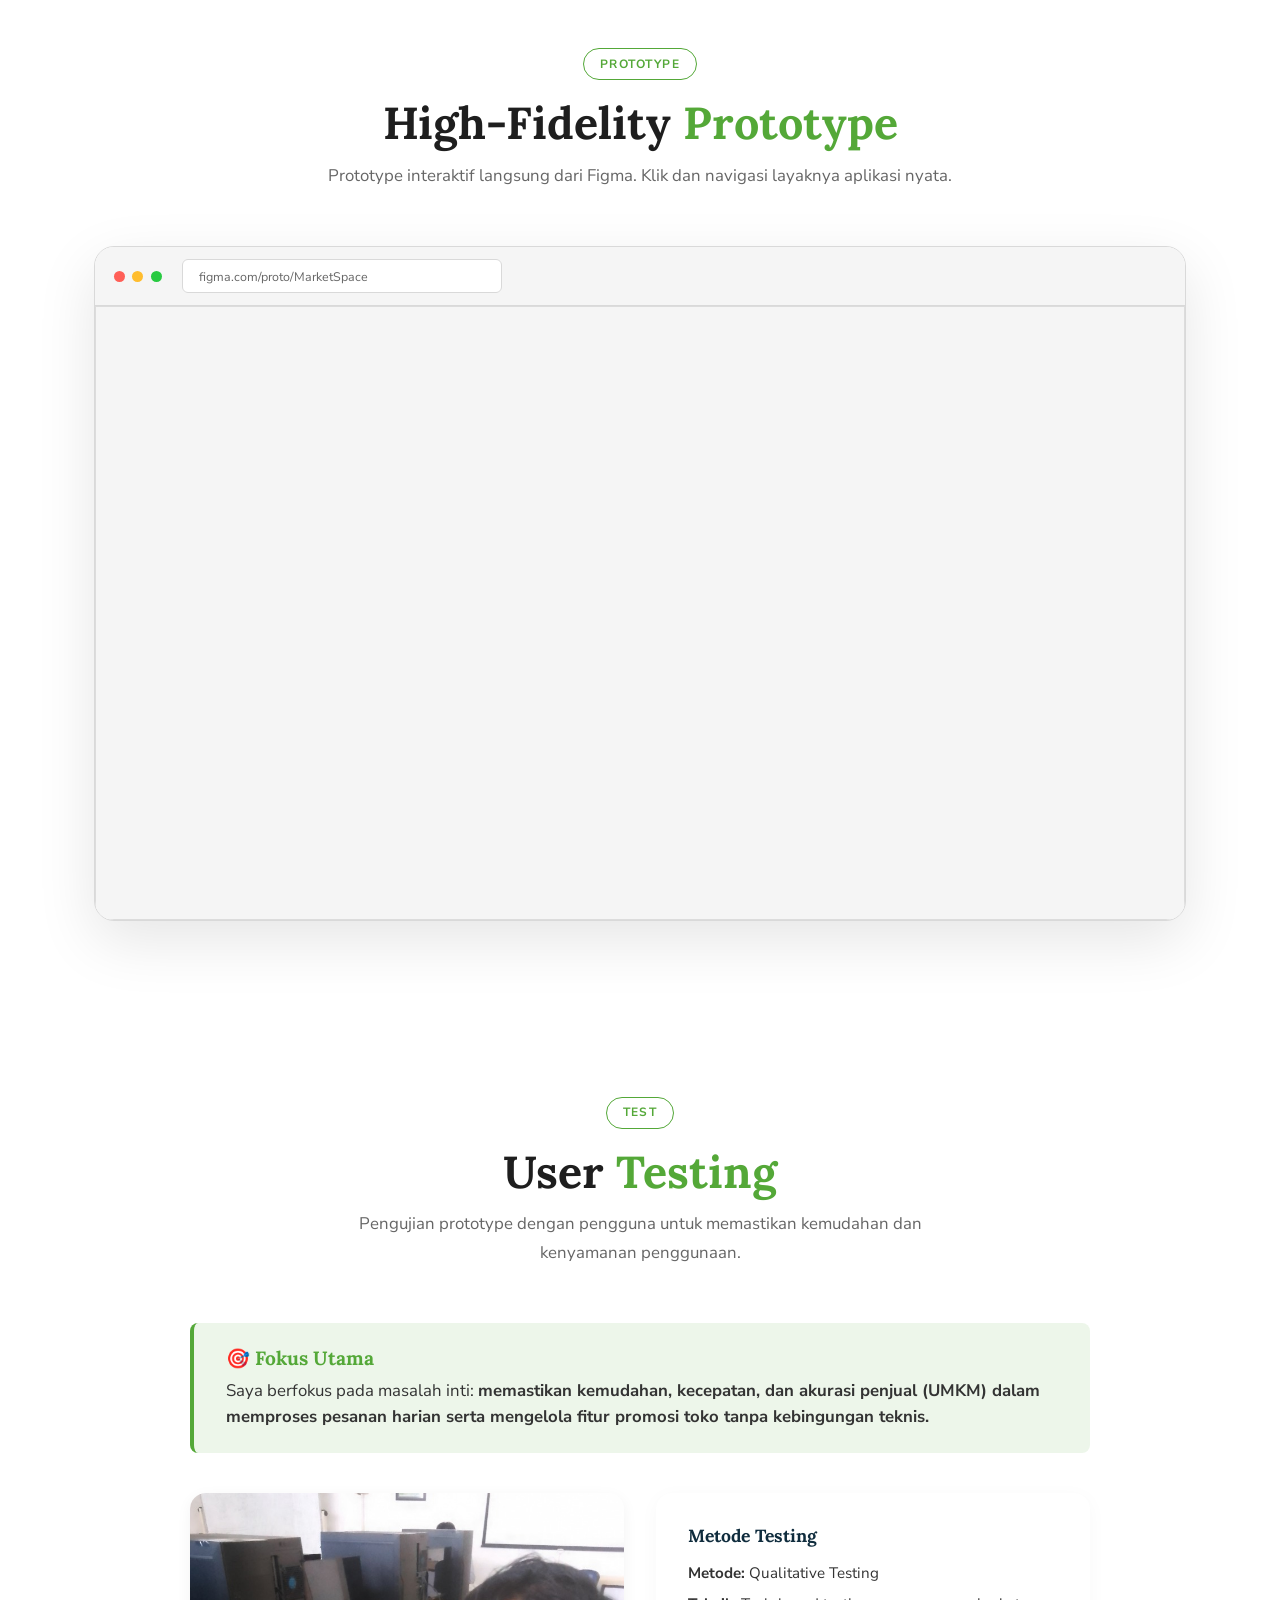
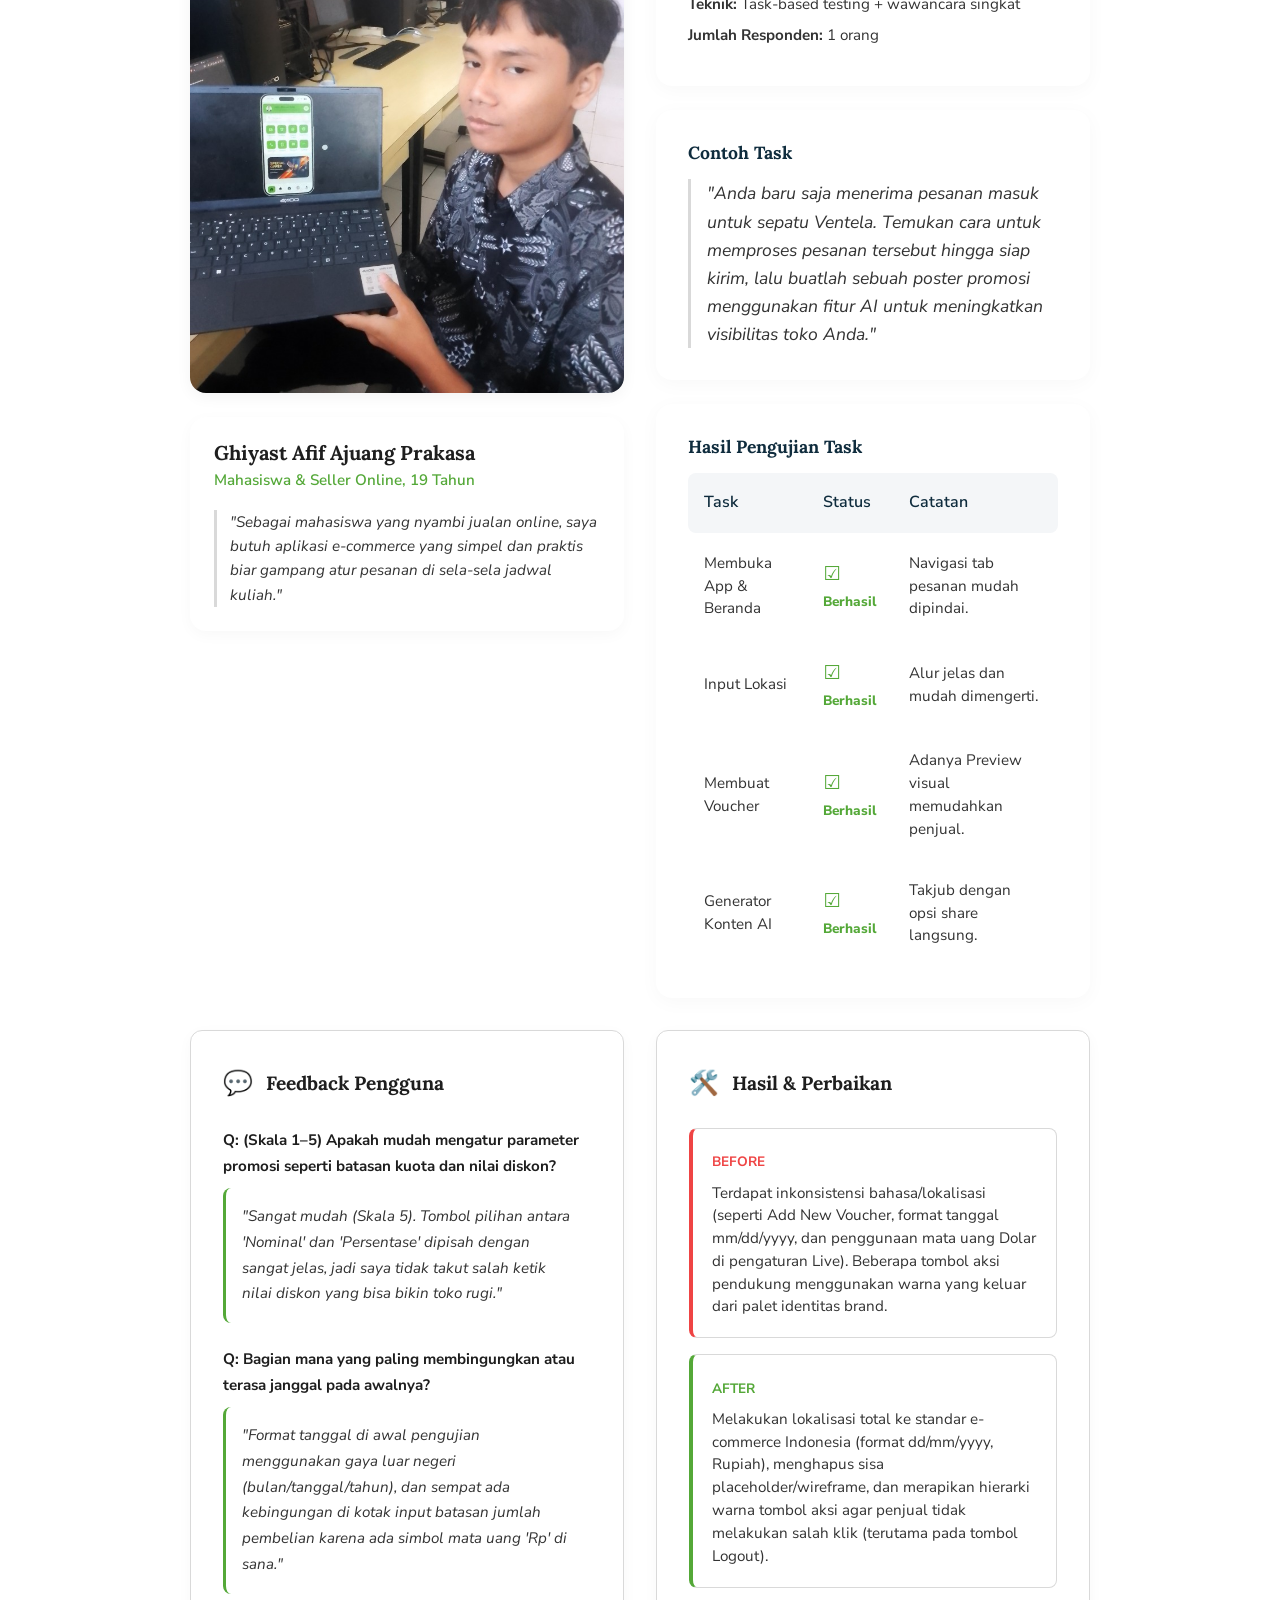
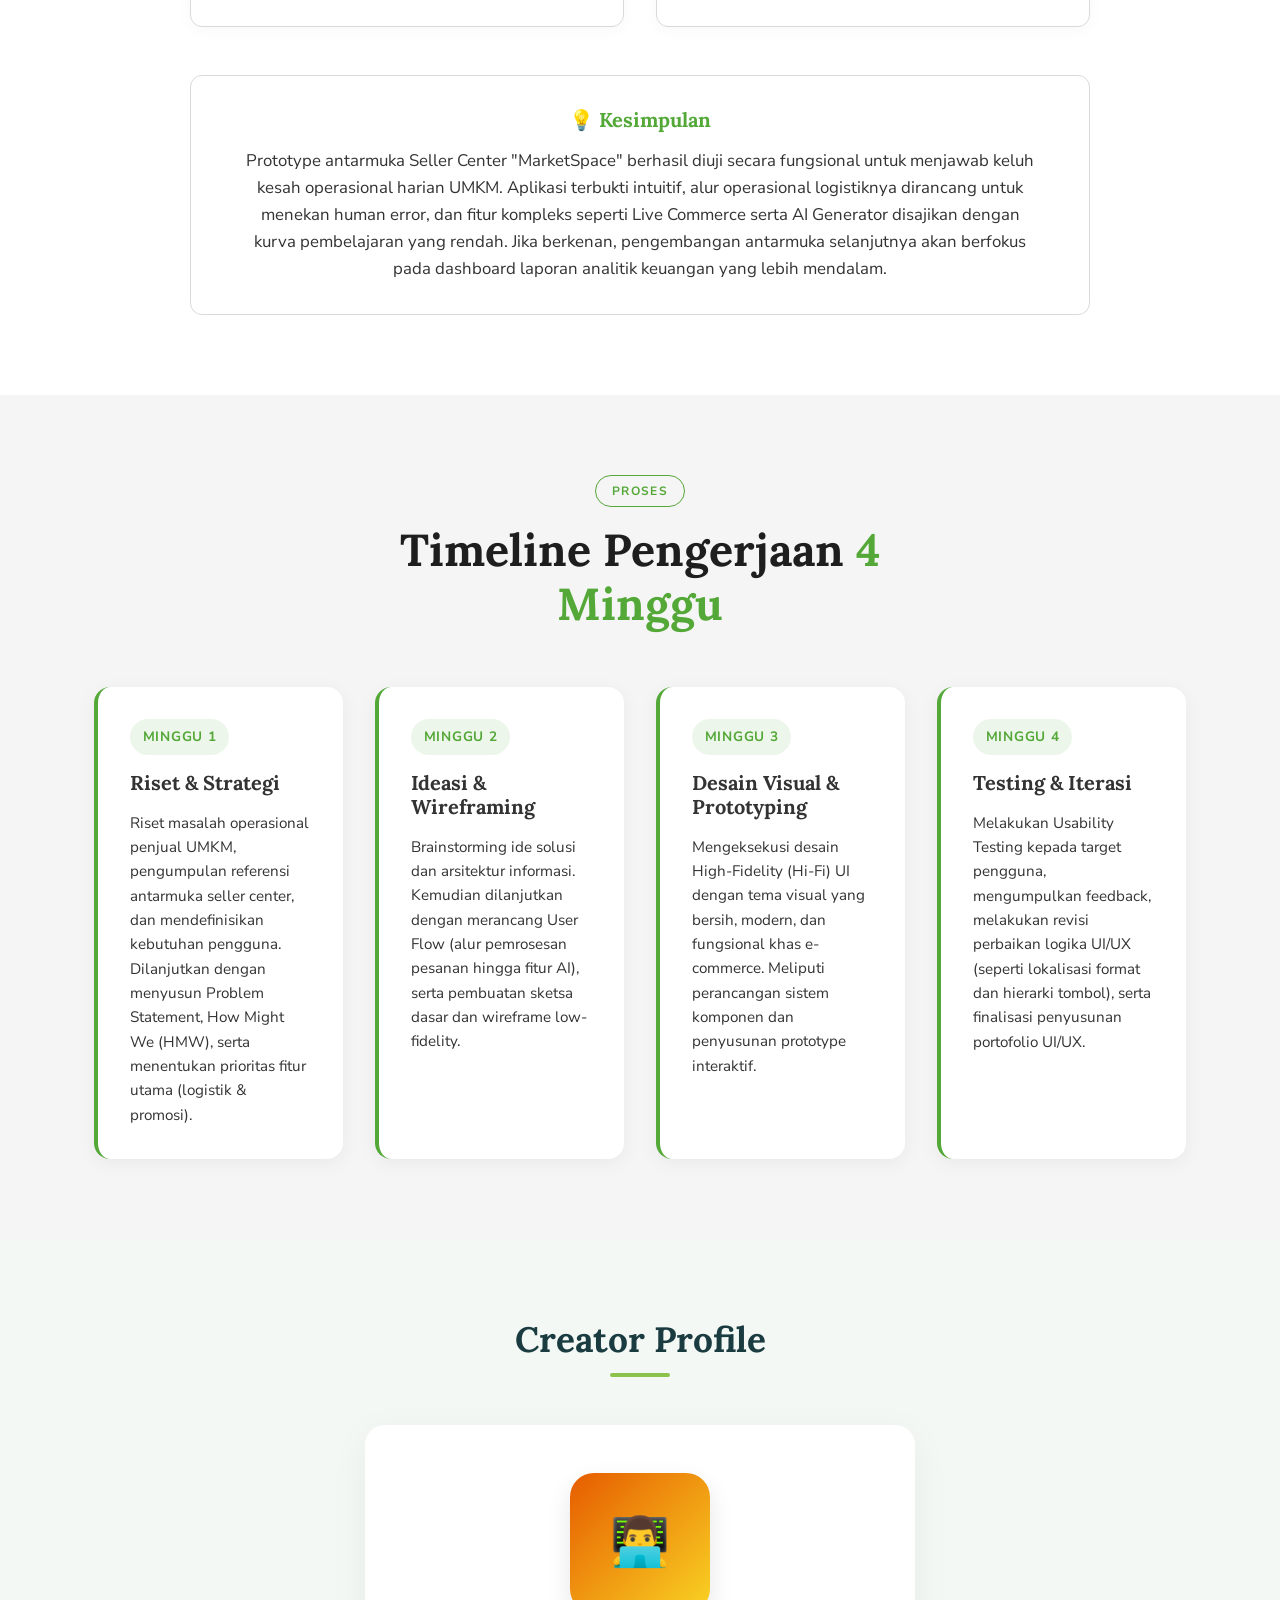
==== commit 40bc2474: "sdfghjsdfgh" ====
--- a/index.html
+++ b/index.html
@@ -1282,7 +1282,7 @@
                 style="border: 1px solid rgba(0, 0, 0, 0.1);"
                 width="100%"
                 height="500"
-                src="https://embed.figma.com/design/lIiIC7yDokAVsZh5JHUtGG/kelompok-4?node-id=0-1&embed-host=share"
+                src="https://embed.figma.com/design/BWo89qaon823zhO9F0w7J8/Low-Fidelity?node-id=0-1&embed-host=share"
                 title="Low Fidelity Wireframe"
                 allowfullscreen
               ></iframe>
@@ -1290,23 +1290,23 @@
           </figure>
         </div>
 
-        <!-- Information Architecture -->
+        <!-- User Flow -->
         <div class="ideate__subsection">
-          <h3 class="ideate__subtitle">🗂️ Information Architecture</h3>
+          <h3 class="ideate__subtitle">🗂️ User Flow</h3>
           <figure class="prototype__frame">
             <div class="prototype__bar">
               <span class="prototype__dot"></span>
               <span class="prototype__dot"></span>
               <span class="prototype__dot"></span>
-              <span class="prototype__url">figma.com/design/Information-Architecture</span>
+              <span class="prototype__url">figma.com/design/User-Flow</span>
             </div>
             <div class="prototype__wrapper">
                 <iframe
                   style="border: 1px solid rgba(0, 0, 0, 0.1);"
                   width="100%"
                   height="500"
-                  src="https://embed.figma.com/design/HANptLPg8e50JYfFEE8MYd/Information-Architecture?node-id=0-1&embed-host=share"
-                  title="Information Architecture"
+                  src="https://embed.figma.com/design/lIiIC7yDokAVsZh5JHUtGG/kelompok-4?node-id=0-1&embed-host=share"
+                  title="User Flow"
                   allowfullscreen
               ></iframe>
             </div>
